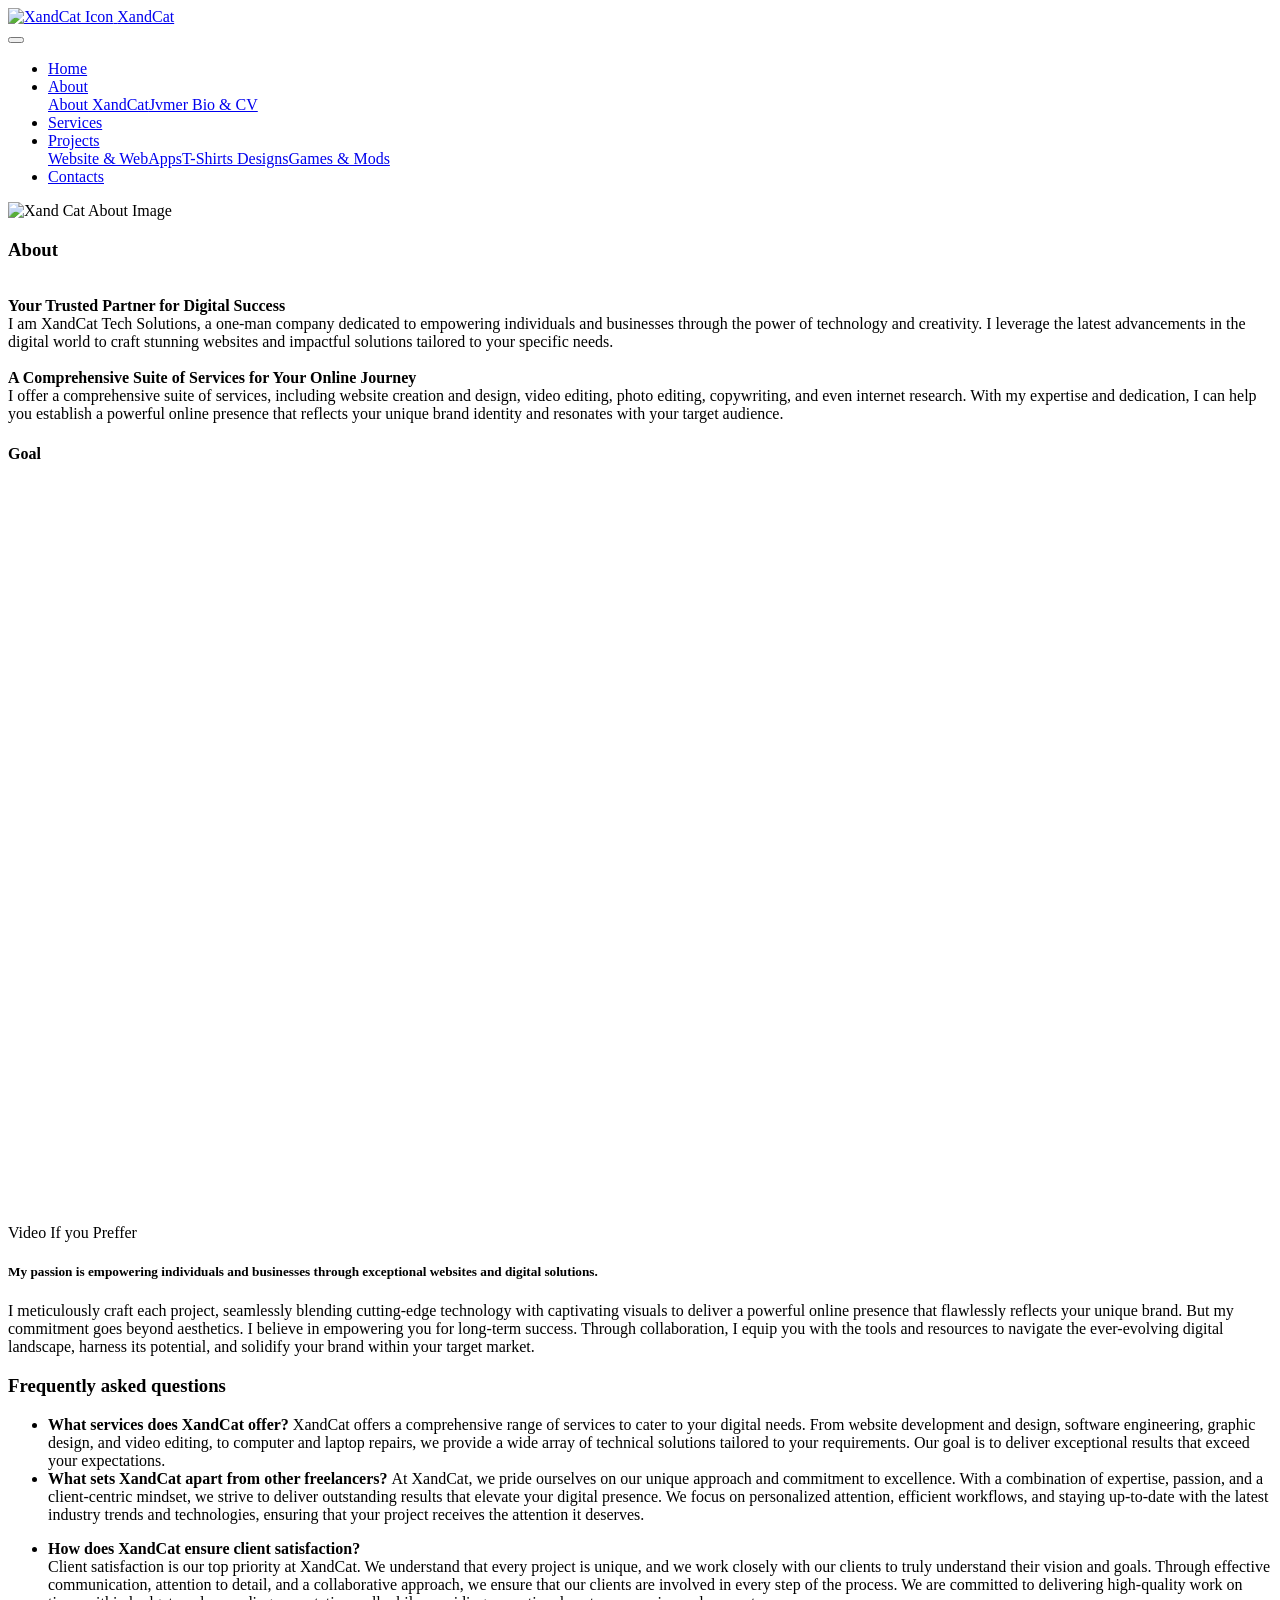
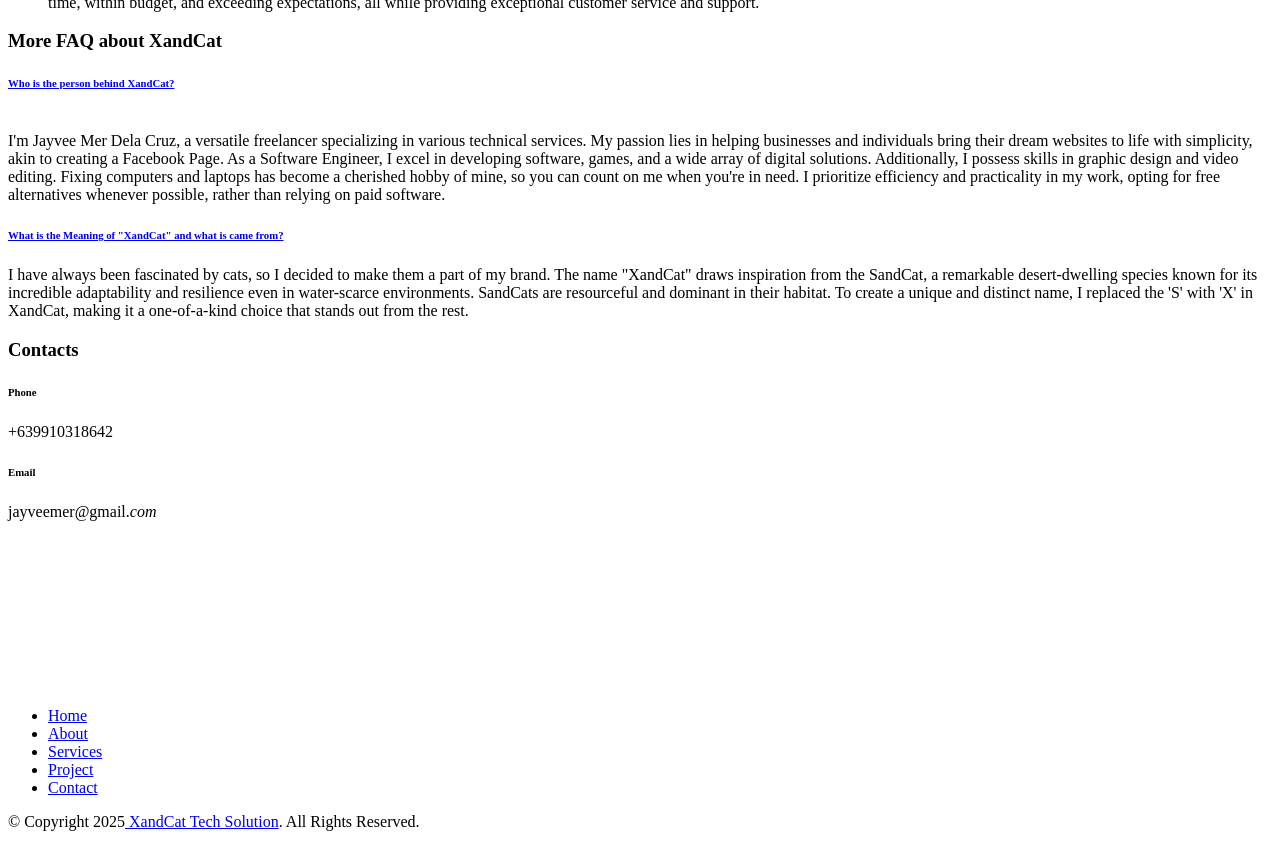
==== About.html @ 5cacab41 "Add files via upload" ====
<!DOCTYPE html>
<html  >
<head>
  <!-- Site made with Mobirise Website Builder v5.9.4, https://mobirise.com -->
  <meta charset="UTF-8">
  <meta http-equiv="X-UA-Compatible" content="IE=edge">
  <meta name="generator" content="Mobirise v5.9.4, mobirise.com">
  <meta name="viewport" content="width=device-width, initial-scale=1, minimum-scale=1">
  <link rel="shortcut icon" href="assets/images/xandcat-tech-logo-2-96x96.png" type="image/x-icon">
  <meta name="description" content="At XandCat, we combine technical skills with creative solutions to deliver exceptional results. From designing visually stunning websites to developing seamless user experiences, our aim is to bring your ideas to life and make them stand out from the crowd.">
  
  
  <title>About - XandCat Tech Solutions</title>
  <link rel="stylesheet" href="assets/web/assets/mobirise-icons2/mobirise2.css">
  <link rel="stylesheet" href="assets/web/assets/mobirise-icons-bold/mobirise-icons-bold.css">
  <link rel="stylesheet" href="assets/web/assets/mobirise-icons/mobirise-icons.css">
  <link rel="stylesheet" href="assets/bootstrap/css/bootstrap.min.css">
  <link rel="stylesheet" href="assets/bootstrap/css/bootstrap-grid.min.css">
  <link rel="stylesheet" href="assets/bootstrap/css/bootstrap-reboot.min.css">
  <link rel="stylesheet" href="assets/parallax/jarallax.css">
  <link rel="stylesheet" href="assets/animatecss/animate.css">
  <link rel="stylesheet" href="assets/dropdown/css/style.css">
  <link rel="stylesheet" href="assets/socicon/css/styles.css">
  <link rel="stylesheet" href="assets/theme/css/style.css">
  <link rel="preload" href="https://fonts.googleapis.com/css?family=Share+Tech:400&display=swap" as="style" onload="this.onload=null;this.rel='stylesheet'">
  <noscript><link rel="stylesheet" href="https://fonts.googleapis.com/css?family=Share+Tech:400&display=swap"></noscript>
  <link rel="preload" href="https://fonts.googleapis.com/css?family=Share+Tech+Mono:400&display=swap" as="style" onload="this.onload=null;this.rel='stylesheet'">
  <noscript><link rel="stylesheet" href="https://fonts.googleapis.com/css?family=Share+Tech+Mono:400&display=swap"></noscript>
  <link rel="preload" as="style" href="assets/mobirise/css/mbr-additional.css"><link rel="stylesheet" href="assets/mobirise/css/mbr-additional.css" type="text/css">

  
  
  
</head>
<body>

<!-- Analytics -->
    <meta charset="UTF-8">
    <meta name="viewport" content="width=device-width, initial-scale=1.0">
    <meta name="description" content="XandCat: Elevating Your Digital Presence. Discover our comprehensive services, including website development, software engineering, graphic design, video editing, and technical solutions. Our unique approach blends expertise, passion, and client-centricity to deliver outstanding results that surpass expectations.">
    <meta name="keywords" content="XandCat, website development, software engineering, graphic design, video editing, computer repairs, laptop repairs, technical solutions, client-centric, exceptional results, digital presence">
    <meta name="author" content="Jayvee Mer Dela Cruz">
<!-- /Analytics -->


  
  <section data-bs-version="5.1" class="menu menu1 cid-tFTaXLeIsQ" once="menu" id="menu1-g">
    

    <nav class="navbar navbar-dropdown navbar-expand-lg">
        <div class="container">
            <div class="navbar-brand">
                <span class="navbar-logo">
                    <a href="https://xandcat-tech-solutions.on.drv.tw">
                        <img src="assets/images/xandcat-tech-logo-2-96x96.webp" alt="XandCat Icon" style="height: 3rem;">
                    </a>
                </span>
                <span class="navbar-caption-wrap"><a class="navbar-caption text-primary display-5" href="https://xandcat-tech-solutions.on.drv.tw">XandCat</a></span>
            </div>
            <button class="navbar-toggler" type="button" data-toggle="collapse" data-bs-toggle="collapse" data-target="#navbarSupportedContent" data-bs-target="#navbarSupportedContent" aria-controls="navbarNavAltMarkup" aria-expanded="false" aria-label="Toggle navigation">
                <div class="hamburger">
                    <span></span>
                    <span></span>
                    <span></span>
                    <span></span>
                </div>
            </button>
            <div class="collapse navbar-collapse" id="navbarSupportedContent">
                <ul class="navbar-nav nav-dropdown nav-right" data-app-modern-menu="true"><li class="nav-item"><a class="nav-link link text-info display-4" href="index.html"><span class="mobi-mbri mobi-mbri-home mbr-iconfont mbr-iconfont-btn"></span>Home</a></li><li class="nav-item dropdown"><a class="nav-link link dropdown-toggle text-info show display-4" href="About.html" data-toggle="dropdown-submenu" data-bs-toggle="dropdown" data-bs-auto-close="outside" aria-expanded="false">
                            About</a><div class="dropdown-menu show" aria-labelledby="dropdown-329" data-bs-popper="none"><a class="dropdown-item text-info text-primary display-4" href="About.html"><span class="mobi-mbri mobi-mbri-briefcase mbr-iconfont mbr-iconfont-btn"></span>About XandCat</a><a class="dropdown-item text-info text-primary display-4" href="Bio.html" target="_blank"><span class="mobi-mbri mobi-mbri-user mbr-iconfont mbr-iconfont-btn"></span>Jvmer Bio &amp; CV</a></div></li>
                    <li class="nav-item"><a class="nav-link link text-info display-4" href="Services.html"><span class="mobi-mbri mobi-mbri-features mbr-iconfont mbr-iconfont-btn"></span>
                            Services</a></li><li class="nav-item dropdown"><a class="nav-link link text-info dropdown-toggle display-4" href="Projects.html" aria-expanded="false" data-toggle="dropdown-submenu" data-bs-toggle="dropdown" data-bs-auto-close="outside"><span class="mobi-mbri mobi-mbri-opened-folder mbr-iconfont mbr-iconfont-btn"></span>Projects</a><div class="dropdown-menu" aria-labelledby="dropdown-226"><a class="show text-info dropdown-item display-4" href="Projects.html"><span class="mobi-mbri mobi-mbri-code mbr-iconfont mbr-iconfont-btn"></span>Website &amp; WebApps</a><a class="show text-info dropdown-item text-primary display-4" href="Tshirt Design.html" target="_blank"><span class="mobi-mbri mobi-mbri-change-style mbr-iconfont mbr-iconfont-btn"></span>T-Shirts Designs</a><a class="show text-info dropdown-item text-primary display-4" href="https://xandcattech.itch.io/" target="_blank"><span class="socicon socicon-itchio mbr-iconfont mbr-iconfont-btn"></span>Games &amp; Mods</a></div></li>
                    <li class="nav-item"><a class="nav-link link text-info display-4" href="Contact.html"><span class="mbrib-letter mbr-iconfont mbr-iconfont-btn"></span>Contacts</a>
                    </li></ul>
                
                
            </div>
        </div>
    </nav>
</section>

<section data-bs-version="5.1" class="image2 cid-tFTbxHqBVq" data-bg-video="https://youtu.be/kqUR3KtWbTk?si=HnuPYXdb6MiOyPbt" id="image2-o">
    

    <div class="mbr-fallback-image disabled"></div>
    <div class="mbr-overlay" style="opacity: 0.7; background-color: rgb(0, 0, 0);">
    </div>

    <div class="container">
        <div class="row align-items-center">
            <div class="col-12 col-lg-5">
                <div class="image-wrapper">
                    <img src="assets/images/photo-2026-01-03-00-28-13-2-886x1069.webp" alt="Xand Cat About Image">
                    
                </div>
            </div>
            <div class="col-12 col-lg">
                <div class="text-wrapper">
                    <h3 class="mbr-section-title mbr-fonts-style mb-3 display-5"><strong>About</strong></h3>
                    <p class="mbr-text mbr-fonts-style display-7"><br><strong>Your Trusted Partner for Digital Success
<br></strong>I am XandCat Tech Solutions, a one-man company dedicated to empowering individuals and businesses through the power of technology and creativity. I leverage the latest advancements in the digital world to craft stunning websites and impactful solutions tailored to your specific needs.<br><br><strong>A Comprehensive Suite of Services for Your Online Journey
</strong><br>I offer a comprehensive suite of services, including website creation and design, video editing, photo editing, copywriting, and even internet research. With my expertise and dedication, I can help you establish a powerful online presence that reflects your unique brand identity and resonates with your target audience.<br></p>
                </div>
            </div>
        </div>
    </div>
</section>

<section data-bs-version="5.1" class="video4 cid-u5HMkANpg5" id="video4-2q">
    
    
    
    <div class="container">
        <div class="title-wrapper mb-5">
            <h4 class="mbr-section-title mbr-fonts-style mb-0 display-5">
                <strong>Goal</strong></h4>
        </div>
        <div class="row align-items-center">
            <div class="col-12 col-lg-6 video-block">
                <div class="video-wrapper"><iframe class="mbr-embedded-video" src="https://www.youtube.com/embed/cIroGNQTj80?rel=0&amp;amp;mute=1&amp;showinfo=0&amp;autoplay=1&amp;loop=1&amp;playlist=cIroGNQTj80" width="1280" height="720" frameborder="0" allowfullscreen></iframe></div>
                <p class="mbr-description pt-2 mbr-fonts-style display-4">
                    Video If you Preffer</p>
            </div>
            <div class="col-12 col-lg">
                <div class="text-wrapper">
                    <h5 class="mbr-section-subtitle mbr-fonts-style mb-3 display-7"><strong>My passion is empowering individuals and businesses through exceptional websites and digital solutions.</strong></h5>
                    <p class="mbr-text mbr-fonts-style display-7">
                        I meticulously craft each project, seamlessly blending cutting-edge technology with captivating visuals to deliver a powerful online presence that flawlessly reflects your unique brand. But my commitment goes beyond aesthetics. I believe in empowering you for long-term success. Through collaboration, I equip you with the tools and resources to navigate the ever-evolving digital landscape, harness its potential, and solidify your brand within your target market.</p>
                </div>
            </div>
        </div>
    </div>
</section>

<section data-bs-version="5.1" class="content13 cid-tFTbJ0RTHT" id="content13-r">
    

    
    
    <div class="container">
        <div class="row justify-content-center">
            <div class="col-md-12 col-lg-10">
                <h3 class="mbr-section-title mbr-fonts-style mb-4 display-5">
                    <strong>Frequently asked questions</strong>
                </h3>
            </div>
        </div>
        <div class="row justify-content-center">
            <div class="col-md-12 col-lg-10">
                <div class="row justify-content-center">
                    <div class="col-12 col-lg-6">
                        <ul class="list mbr-fonts-style display-7">
                            <li><strong>What services does XandCat offer?</strong>&nbsp;XandCat offers a comprehensive range of services to cater to your digital needs. From website development and design, software engineering, graphic design, and video editing, to computer and laptop repairs, we provide a wide array of technical solutions tailored to your requirements. Our goal is to deliver exceptional results that exceed your expectations.</li>
                            <li><strong>What sets XandCat apart from other freelancers? </strong>At XandCat, we pride ourselves on our unique approach and commitment to excellence. With a combination of expertise, passion, and a client-centric mindset, we strive to deliver outstanding results that elevate your digital presence. We focus on personalized attention, efficient workflows, and staying up-to-date with the latest industry trends and technologies, ensuring that your project receives the attention it deserves.</li>
                        </ul>
                    </div>
                    <div class="col-12 col-lg-6">
                        <ul class="list mbr-fonts-style display-7">
                            <li><strong>How does XandCat ensure client satisfaction?</strong><br>Client satisfaction is our top priority at XandCat. We understand that every project is unique, and we work closely with our clients to truly understand their vision and goals. Through effective communication, attention to detail, and a collaborative approach, we ensure that our clients are involved in every step of the process. We are committed to delivering high-quality work on time, within budget, and exceeding expectations, all while providing exceptional customer service and support.</li>
                        </ul>
                    </div>
                </div>
            </div>
        </div>
    </div>
</section>

<section data-bs-version="5.1" class="content16 cid-tFTbWvO7N2" id="content16-t">

    

    
    
    <div class="container">
        <div class="row justify-content-center">
            <div class="col-12 col-md-10">
                <div class="mbr-section-head align-center mb-4">
                    <h3 class="mbr-section-title mb-0 mbr-fonts-style display-2"><strong>More FAQ about XandCat</strong></h3>
                    
                </div>
                <div id="bootstrap-accordion_17" class="panel-group accordionStyles accordion" role="tablist" aria-multiselectable="true">
                    <div class="card mb-3">
                        <div class="card-header" role="tab" id="headingOne">
                            <a role="button" class="panel-title collapsed" data-toggle="collapse" data-bs-toggle="collapse" data-core="" href="#collapse1_17" aria-expanded="false" aria-controls="collapse1">
                                <h6 class="panel-title-edit mbr-fonts-style mb-0 display-7"><strong>Who is the person behind XandCat?</strong></h6>
                                <span class="sign mbr-iconfont mbri-arrow-down"></span>
                            </a>
                        </div>
                        <div id="collapse1_17" class="panel-collapse noScroll collapse" role="tabpanel" aria-labelledby="headingOne" data-parent="#accordion" data-bs-parent="#bootstrap-accordion_17">
                            <div class="panel-body">
                                <p class="mbr-fonts-style panel-text display-4"><br>I'm Jayvee Mer Dela Cruz, a versatile freelancer specializing in various technical services. My passion lies in helping businesses and individuals bring their dream websites to life with simplicity, akin to creating a Facebook Page. As a Software Engineer, I excel in developing software, games, and a wide array of digital solutions. Additionally, I possess skills in graphic design and video editing. Fixing computers and laptops has become a cherished hobby of mine, so you can count on me when you're in need. I prioritize efficiency and practicality in my work, opting for free alternatives whenever possible, rather than relying on paid software.</p>
                            </div>
                        </div>
                    </div>
                    <div class="card mb-3">
                        <div class="card-header" role="tab" id="headingOne">
                            <a role="button" class="panel-title collapsed" data-toggle="collapse" data-bs-toggle="collapse" data-core="" href="#collapse2_17" aria-expanded="false" aria-controls="collapse2">
                                <h6 class="panel-title-edit mbr-fonts-style mb-0 display-7"><strong>What is the Meaning of "XandCat" and what is came from?<br></strong></h6>
                                <span class="sign mbr-iconfont mbri-arrow-down"></span>
                            </a>
                        </div>
                        <div id="collapse2_17" class="panel-collapse noScroll collapse" role="tabpanel" aria-labelledby="headingOne" data-parent="#accordion" data-bs-parent="#bootstrap-accordion_17">
                            <div class="panel-body">
                                <p class="mbr-fonts-style panel-text display-4">
                                    I have always been fascinated by cats, so I decided to make them a part of my brand. The name "XandCat" draws inspiration from the SandCat, a remarkable desert-dwelling species known for its incredible adaptability and resilience even in water-scarce environments. SandCats are resourceful and dominant in their habitat. To create a unique and distinct name, I replaced the 'S' with 'X' in XandCat, making it a one-of-a-kind choice that stands out from the rest.</p>
                            </div>
                        </div>
                    </div>
                    
                    
                    
                    
                </div>
            </div>
        </div>
    </div>
</section>

<section data-bs-version="5.1" class="contacts3 map1 cid-u5HNDfc1zU" id="contacts3-2r">

    

    
    <div class="mbr-overlay" style="opacity: 0.9; background-color: rgb(0, 0, 0);"></div>
    <div class="container-fluid">
        <div class="mbr-section-head">
            <h3 class="mbr-section-title mbr-fonts-style align-center mb-0 display-2">
                <strong>Contacts</strong>
            </h3>
            
        </div>
        <div class="row justify-content-center mt-4">
            <div class="card col-12 col-md-6">
                <div class="card-wrapper">
                    <div class="image-wrapper">
                        <span class="mbr-iconfont mobi-mbri-globe mobi-mbri"></span>
                    </div>
                    <div class="text-wrapper">
                        <h6 class="card-title mbr-fonts-style mb-1 display-5">
                            <strong>Phone</strong>
                        </h6>
                        <p class="mbr-text mbr-fonts-style display-7">+639910318642</p>
                    </div>
                </div>
                <div class="card-wrapper">
                    <div class="image-wrapper">
                        <span class="mbr-iconfont mobi-mbri-globe mobi-mbri"></span>
                    </div>
                    <div class="text-wrapper">
                        <h6 class="card-title mbr-fonts-style mb-1 display-5">
                            <strong>Email</strong>
                        </h6>
                        <p class="mbr-text mbr-fonts-style display-7">jayveemer@gmail.<em>com</em></p>
                    </div>
                </div>
            </div>
            <div class="map-wrapper col-12 col-md-6">
                <div class="google-map"><iframe frameborder="0" style="border:0" src="https://www.google.com/maps/embed?pb=!1m18!1m12!1m3!1d3868.3078149273156!2d120.87995267403676!3d14.176740787315506!2m3!1f0!2f0!3f0!3m2!1i1024!2i768!4f13.1!3m3!1m2!1s0x33bd83fc8e7edff5%3A0xea346568ed9c7eda!2sXandCat%20-%20Tech%20Solution!5e0!3m2!1sen!2sph!4v1692870436682!5m2!1sen!2sph" allowfullscreen=""></iframe></div>
            </div>
        </div>
    </div>
</section>

<section data-bs-version="5.1" class="footer3 cid-tFTaXQt7Z1 mbr-reveal" once="footers" id="footer3-l">

    

    

    <div class="container">
        <div class="media-container-row align-center mbr-white">
            <div class="row row-links">
                <ul class="foot-menu">
                    
                    
                    
                    
                    
                <li class="foot-menu-item mbr-fonts-style display-7"><a href="index.html" class="text-primary">Home</a></li><li class="foot-menu-item mbr-fonts-style display-7">
                        <a class="text-primary" href="page1.html" target="_blank">About</a></li><li class="foot-menu-item mbr-fonts-style display-7"><a href="Services.html" class="text-primary">Services</a></li><li class="foot-menu-item mbr-fonts-style display-7"><a href="Projects.html" class="text-primary">Project</a></li><li class="foot-menu-item mbr-fonts-style display-7"><a href="Contact.html" class="text-primary">Contact</a></li></ul>
            </div>
            <div class="row social-row">
                <div class="social-list align-right pb-2">
                    
                    
                    
                    
                    
                    
                <div class="soc-item">
                        <a href="https://www.facebook.com/jvmdc.lpc" target="_blank">
                            <span class="mbr-iconfont mbr-iconfont-social socicon-facebook socicon"></span>
                        </a>
                    </div><div class="soc-item">
                        <a href="mailto:jayveemer@gmail.com">
                            <span class="mbr-iconfont mbr-iconfont-social socicon-mail socicon"></span>
                        </a>
                    </div><div class="soc-item">
                        <a href="https://xandcattech.itch.io/" target="_blank">
                            <span class="mbr-iconfont mbr-iconfont-social socicon-itchio socicon"></span>
                        </a>
                    </div><div class="soc-item">
                        <a href="http://www.linkedin.com/in/jayveemer/" target="_blank">
                            <span class="mbr-iconfont mbr-iconfont-social socicon-linkedin socicon"></span>
                        </a>
                    </div></div>
            </div>
            <div class="row row-copirayt">
                <p class="mbr-text mb-0 mbr-fonts-style mbr-white align-center display-7">
                    © Copyright 2025<a href="index.html" class="text-primary">&nbsp;XandCat Tech Solution</a>. All Rights Reserved.
                </p>
            </div>
        </div>
    </div>
</section><script src="assets/bootstrap/js/bootstrap.bundle.min.js"></script>  <script src="assets/parallax/jarallax.js"></script>  <script src="assets/web/assets/cookies-alert-plugin/cookies-alert-core.js"></script>  <script src="assets/web/assets/cookies-alert-plugin/cookies-alert-script.js"></script>  <script src="assets/smoothscroll/smooth-scroll.js"></script>  <script src="assets/ytplayer/index.js"></script>  <script src="assets/dropdown/js/navbar-dropdown.js"></script>  <script src="assets/vimeoplayer/player.js"></script>  <script src="assets/playervimeo/vimeo_player.js"></script>  <script src="assets/mbr-switch-arrow/mbr-switch-arrow.js"></script>  <script src="assets/theme/js/script.js"></script>  
  
  
<input name="cookieData" type="hidden" data-cookie-cookiesAlertType='false' data-cookie-customDialogSelector='null' data-cookie-colorText='#424a4d' data-cookie-colorBg='rgb(255, 255, 255)' data-cookie-opacityOverlay='0' data-cookie-bgOpacity='100' data-cookie-textButton='GOT IT' data-cookie-rejectText='REJECT' data-cookie-colorButton='#0afb01' data-cookie-rejectColor='#ffffff' data-cookie-colorLink='#424a4d' data-cookie-underlineLink='true' data-cookie-text="We use cookies to give you the best experience. Read our <a href='privacy.html'>cookie policy</a>.">
    <input name="animation" type="hidden">
  </body>
</html>
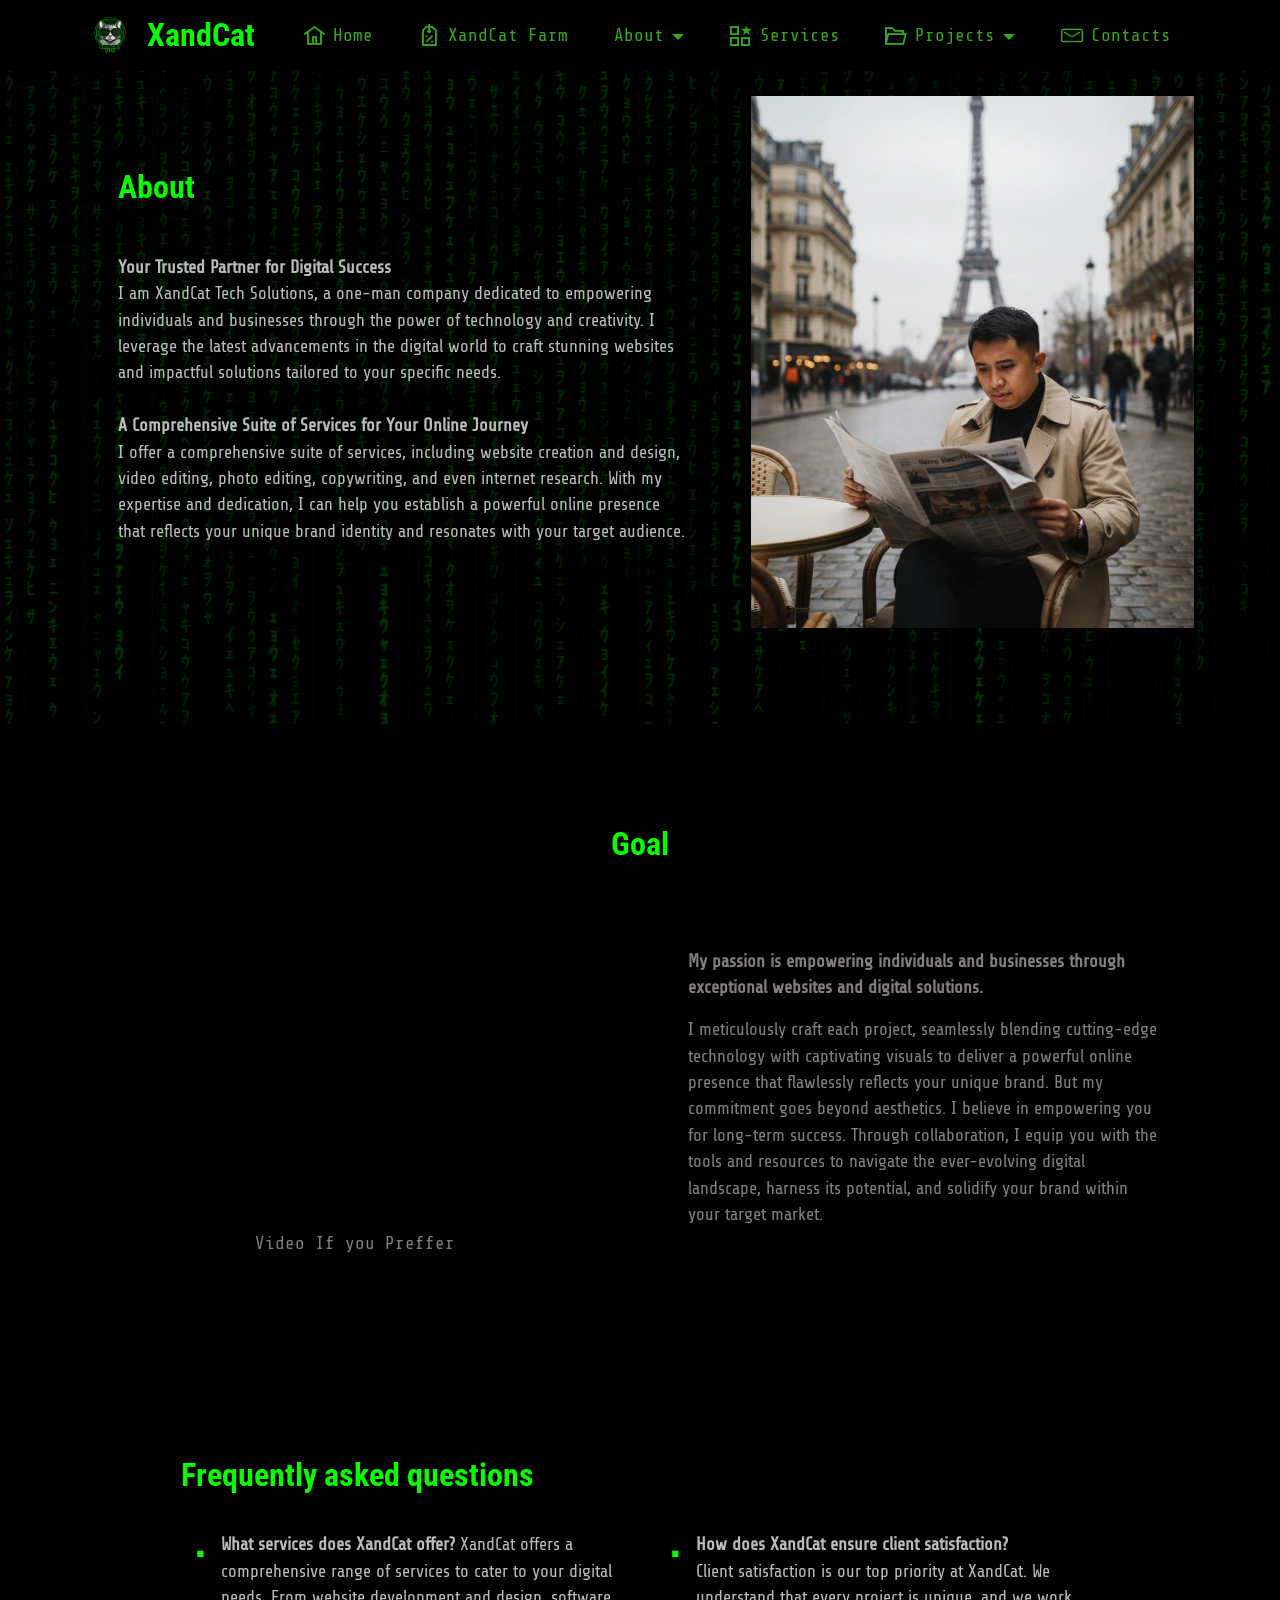
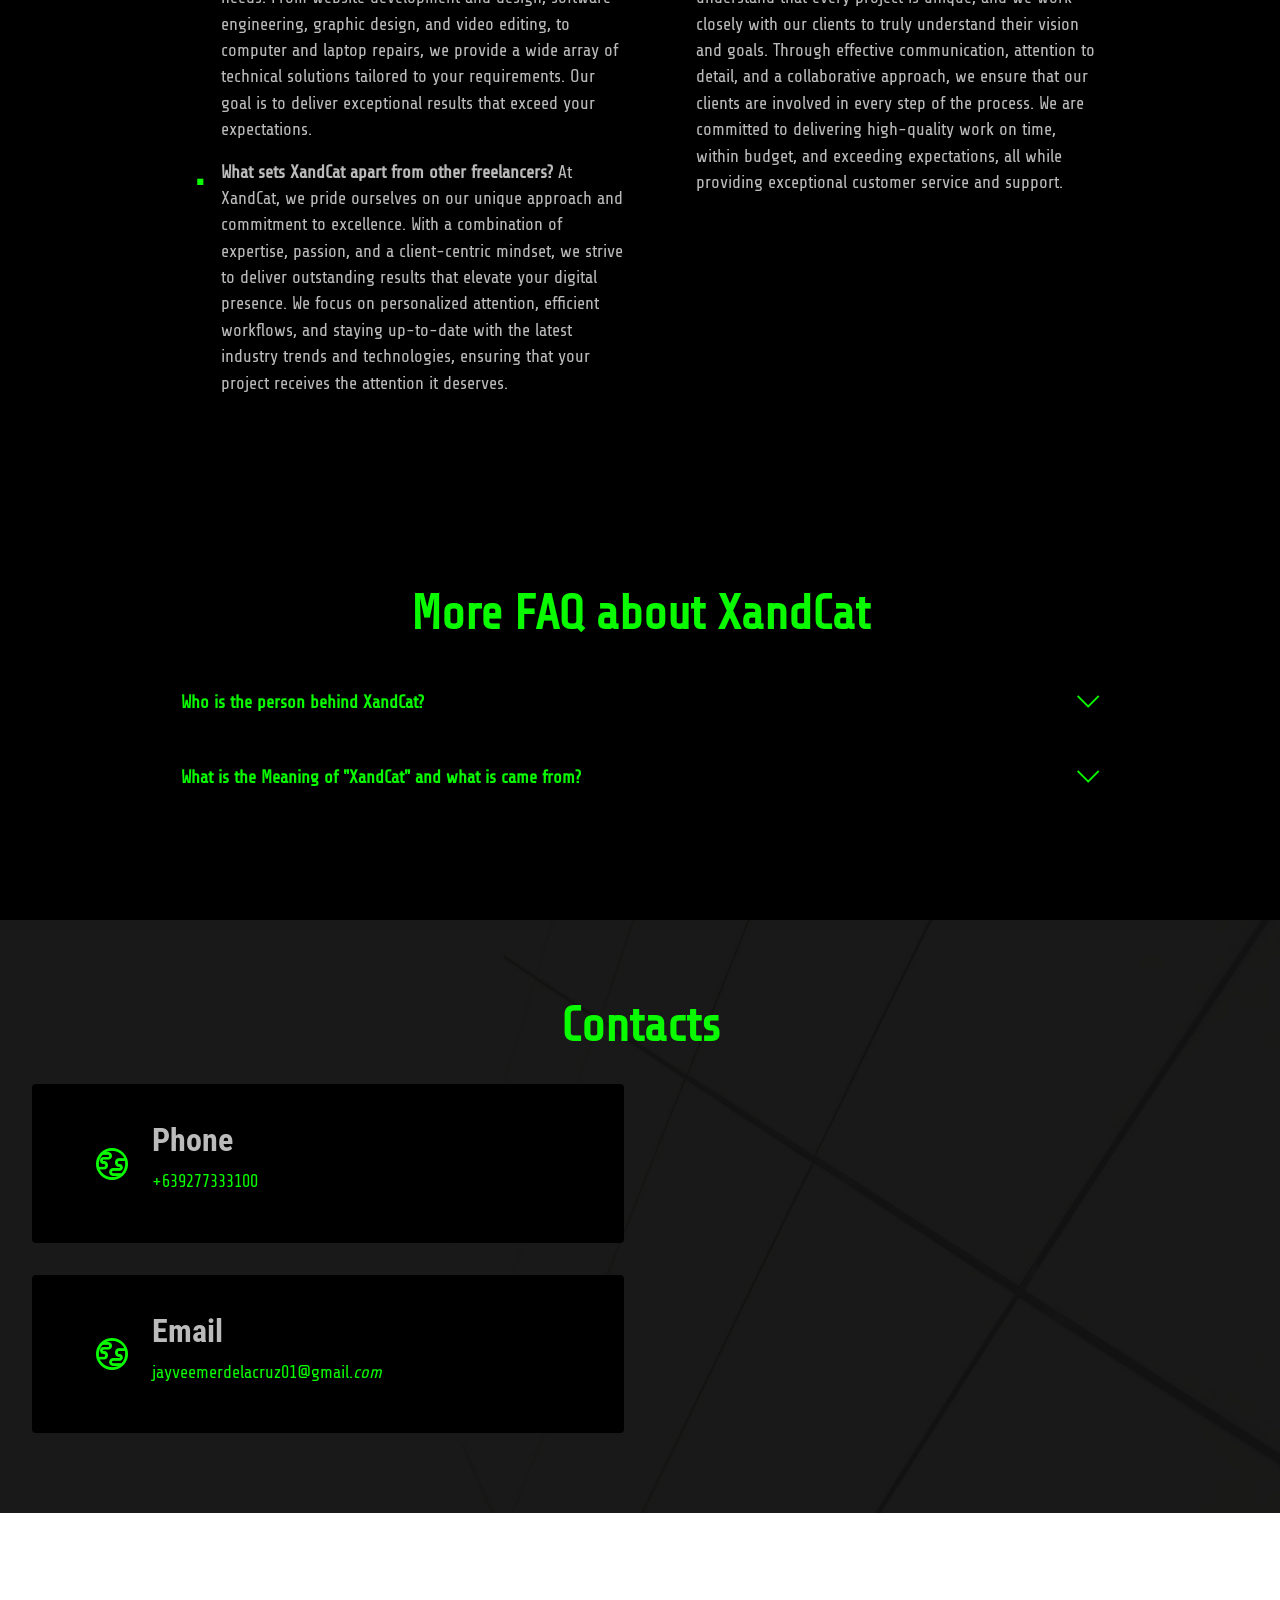
==== commit f20863d1: "Add files via upload" ====
--- a/About.html
+++ b/About.html
@@ -1,10 +1,10 @@
 <!DOCTYPE html>
 <html  >
 <head>
-  <!-- Site made with Mobirise Website Builder v5.9.4, https://mobirise.com -->
+  <!-- Site made with Mobirise Website Builder v6.1.12, https://mobirise.com -->
   <meta charset="UTF-8">
   <meta http-equiv="X-UA-Compatible" content="IE=edge">
-  <meta name="generator" content="Mobirise v5.9.4, mobirise.com">
+  <meta name="generator" content="Mobirise v6.1.12, mobirise.com">
   <meta name="viewport" content="width=device-width, initial-scale=1, minimum-scale=1">
   <link rel="shortcut icon" href="assets/images/xandcat-tech-logo-2-96x96.png" type="image/x-icon">
   <meta name="description" content="At XandCat, we combine technical skills with creative solutions to deliver exceptional results. From designing visually stunning websites to developing seamless user experiences, our aim is to bring your ideas to life and make them stand out from the crowd.">
@@ -15,8 +15,6 @@
   <link rel="stylesheet" href="assets/web/assets/mobirise-icons-bold/mobirise-icons-bold.css">
   <link rel="stylesheet" href="assets/web/assets/mobirise-icons/mobirise-icons.css">
   <link rel="stylesheet" href="assets/bootstrap/css/bootstrap.min.css">
-  <link rel="stylesheet" href="assets/bootstrap/css/bootstrap-grid.min.css">
-  <link rel="stylesheet" href="assets/bootstrap/css/bootstrap-reboot.min.css">
   <link rel="stylesheet" href="assets/parallax/jarallax.css">
   <link rel="stylesheet" href="assets/animatecss/animate.css">
   <link rel="stylesheet" href="assets/dropdown/css/style.css">
@@ -24,9 +22,11 @@
   <link rel="stylesheet" href="assets/theme/css/style.css">
   <link rel="preload" href="https://fonts.googleapis.com/css?family=Share+Tech:400&display=swap" as="style" onload="this.onload=null;this.rel='stylesheet'">
   <noscript><link rel="stylesheet" href="https://fonts.googleapis.com/css?family=Share+Tech:400&display=swap"></noscript>
+  <link rel="preload" href="https://fonts.googleapis.com/css?family=Roboto+Condensed:100,200,300,400,500,600,700,800,900,100i,200i,300i,400i,500i,600i,700i,800i,900i&display=swap" as="style" onload="this.onload=null;this.rel='stylesheet'">
+  <noscript><link rel="stylesheet" href="https://fonts.googleapis.com/css?family=Roboto+Condensed:100,200,300,400,500,600,700,800,900,100i,200i,300i,400i,500i,600i,700i,800i,900i&display=swap"></noscript>
   <link rel="preload" href="https://fonts.googleapis.com/css?family=Share+Tech+Mono:400&display=swap" as="style" onload="this.onload=null;this.rel='stylesheet'">
   <noscript><link rel="stylesheet" href="https://fonts.googleapis.com/css?family=Share+Tech+Mono:400&display=swap"></noscript>
-  <link rel="preload" as="style" href="assets/mobirise/css/mbr-additional.css"><link rel="stylesheet" href="assets/mobirise/css/mbr-additional.css" type="text/css">
+  <link rel="preload" as="style" href="assets/mobirise/css/mbr-additional.css?v=5fOZnP"><link rel="stylesheet" href="assets/mobirise/css/mbr-additional.css?v=5fOZnP" type="text/css">
 
   
   
@@ -66,7 +66,7 @@
                 </div>
             </button>
             <div class="collapse navbar-collapse" id="navbarSupportedContent">
-                <ul class="navbar-nav nav-dropdown nav-right" data-app-modern-menu="true"><li class="nav-item"><a class="nav-link link text-info display-4" href="index.html"><span class="mobi-mbri mobi-mbri-home mbr-iconfont mbr-iconfont-btn"></span>Home</a></li><li class="nav-item dropdown"><a class="nav-link link dropdown-toggle text-info show display-4" href="About.html" data-toggle="dropdown-submenu" data-bs-toggle="dropdown" data-bs-auto-close="outside" aria-expanded="false">
+                <ul class="navbar-nav nav-dropdown nav-right" data-app-modern-menu="true"><li class="nav-item"><a class="nav-link link text-info display-4" href="index.html"><span class="mobi-mbri mobi-mbri-home mbr-iconfont mbr-iconfont-btn"></span>Home</a></li><li class="nav-item"><a class="nav-link link text-info text-primary display-4" href="page7.html"><span class="mobi-mbri mobi-mbri-sale mbr-iconfont mbr-iconfont-btn"></span>XandCat Farm</a></li><li class="nav-item dropdown"><a class="nav-link link dropdown-toggle text-info show display-4" href="About.html" data-toggle="dropdown-submenu" data-bs-toggle="dropdown" data-bs-auto-close="outside" aria-expanded="false">
                             About</a><div class="dropdown-menu show" aria-labelledby="dropdown-329" data-bs-popper="none"><a class="dropdown-item text-info text-primary display-4" href="About.html"><span class="mobi-mbri mobi-mbri-briefcase mbr-iconfont mbr-iconfont-btn"></span>About XandCat</a><a class="dropdown-item text-info text-primary display-4" href="Bio.html" target="_blank"><span class="mobi-mbri mobi-mbri-user mbr-iconfont mbr-iconfont-btn"></span>Jvmer Bio &amp; CV</a></div></li>
                     <li class="nav-item"><a class="nav-link link text-info display-4" href="Services.html"><span class="mobi-mbri mobi-mbri-features mbr-iconfont mbr-iconfont-btn"></span>
                             Services</a></li><li class="nav-item dropdown"><a class="nav-link link text-info dropdown-toggle display-4" href="Projects.html" aria-expanded="false" data-toggle="dropdown-submenu" data-bs-toggle="dropdown" data-bs-auto-close="outside"><span class="mobi-mbri mobi-mbri-opened-folder mbr-iconfont mbr-iconfont-btn"></span>Projects</a><div class="dropdown-menu" aria-labelledby="dropdown-226"><a class="show text-info dropdown-item display-4" href="Projects.html"><span class="mobi-mbri mobi-mbri-code mbr-iconfont mbr-iconfont-btn"></span>Website &amp; WebApps</a><a class="show text-info dropdown-item text-primary display-4" href="Tshirt Design.html" target="_blank"><span class="mobi-mbri mobi-mbri-change-style mbr-iconfont mbr-iconfont-btn"></span>T-Shirts Designs</a><a class="show text-info dropdown-item text-primary display-4" href="https://xandcattech.itch.io/" target="_blank"><span class="socicon socicon-itchio mbr-iconfont mbr-iconfont-btn"></span>Games &amp; Mods</a></div></li>
@@ -79,10 +79,10 @@
     </nav>
 </section>
 
-<section data-bs-version="5.1" class="image2 cid-tFTbxHqBVq" data-bg-video="https://youtu.be/kqUR3KtWbTk?si=HnuPYXdb6MiOyPbt" id="image2-o">
-    
-
-    <div class="mbr-fallback-image disabled"></div>
+<section data-bs-version="5.1" class="image2 cid-tFTbxHqBVq mbr-parallax-background" id="image2-o">
+    
+
+    
     <div class="mbr-overlay" style="opacity: 0.7; background-color: rgb(0, 0, 0);">
     </div>
 
@@ -178,15 +178,15 @@
                     <h3 class="mbr-section-title mb-0 mbr-fonts-style display-2"><strong>More FAQ about XandCat</strong></h3>
                     
                 </div>
-                <div id="bootstrap-accordion_17" class="panel-group accordionStyles accordion" role="tablist" aria-multiselectable="true">
+                <div id="bootstrap-accordion_21" class="panel-group accordionStyles accordion" role="tablist" aria-multiselectable="true">
                     <div class="card mb-3">
                         <div class="card-header" role="tab" id="headingOne">
-                            <a role="button" class="panel-title collapsed" data-toggle="collapse" data-bs-toggle="collapse" data-core="" href="#collapse1_17" aria-expanded="false" aria-controls="collapse1">
+                            <a role="button" class="panel-title collapsed" data-toggle="collapse" data-bs-toggle="collapse" data-core="" href="#collapse1_21" aria-expanded="false" aria-controls="collapse1">
                                 <h6 class="panel-title-edit mbr-fonts-style mb-0 display-7"><strong>Who is the person behind XandCat?</strong></h6>
                                 <span class="sign mbr-iconfont mbri-arrow-down"></span>
                             </a>
                         </div>
-                        <div id="collapse1_17" class="panel-collapse noScroll collapse" role="tabpanel" aria-labelledby="headingOne" data-parent="#accordion" data-bs-parent="#bootstrap-accordion_17">
+                        <div id="collapse1_21" class="panel-collapse noScroll collapse" role="tabpanel" aria-labelledby="headingOne" data-parent="#accordion" data-bs-parent="#bootstrap-accordion_21">
                             <div class="panel-body">
                                 <p class="mbr-fonts-style panel-text display-4"><br>I'm Jayvee Mer Dela Cruz, a versatile freelancer specializing in various technical services. My passion lies in helping businesses and individuals bring their dream websites to life with simplicity, akin to creating a Facebook Page. As a Software Engineer, I excel in developing software, games, and a wide array of digital solutions. Additionally, I possess skills in graphic design and video editing. Fixing computers and laptops has become a cherished hobby of mine, so you can count on me when you're in need. I prioritize efficiency and practicality in my work, opting for free alternatives whenever possible, rather than relying on paid software.</p>
                             </div>
@@ -194,12 +194,12 @@
                     </div>
                     <div class="card mb-3">
                         <div class="card-header" role="tab" id="headingOne">
-                            <a role="button" class="panel-title collapsed" data-toggle="collapse" data-bs-toggle="collapse" data-core="" href="#collapse2_17" aria-expanded="false" aria-controls="collapse2">
+                            <a role="button" class="panel-title collapsed" data-toggle="collapse" data-bs-toggle="collapse" data-core="" href="#collapse2_21" aria-expanded="false" aria-controls="collapse2">
                                 <h6 class="panel-title-edit mbr-fonts-style mb-0 display-7"><strong>What is the Meaning of "XandCat" and what is came from?<br></strong></h6>
                                 <span class="sign mbr-iconfont mbri-arrow-down"></span>
                             </a>
                         </div>
-                        <div id="collapse2_17" class="panel-collapse noScroll collapse" role="tabpanel" aria-labelledby="headingOne" data-parent="#accordion" data-bs-parent="#bootstrap-accordion_17">
+                        <div id="collapse2_21" class="panel-collapse noScroll collapse" role="tabpanel" aria-labelledby="headingOne" data-parent="#accordion" data-bs-parent="#bootstrap-accordion_21">
                             <div class="panel-body">
                                 <p class="mbr-fonts-style panel-text display-4">
                                     I have always been fascinated by cats, so I decided to make them a part of my brand. The name "XandCat" draws inspiration from the SandCat, a remarkable desert-dwelling species known for its incredible adaptability and resilience even in water-scarce environments. SandCats are resourceful and dominant in their habitat. To create a unique and distinct name, I replaced the 'S' with 'X' in XandCat, making it a one-of-a-kind choice that stands out from the rest.</p>
@@ -239,7 +239,7 @@
                         <h6 class="card-title mbr-fonts-style mb-1 display-5">
                             <strong>Phone</strong>
                         </h6>
-                        <p class="mbr-text mbr-fonts-style display-7">+639910318642</p>
+                        <p class="mbr-text mbr-fonts-style display-7">+639277333100</p>
                     </div>
                 </div>
                 <div class="card-wrapper">
@@ -250,12 +250,12 @@
                         <h6 class="card-title mbr-fonts-style mb-1 display-5">
                             <strong>Email</strong>
                         </h6>
-                        <p class="mbr-text mbr-fonts-style display-7">jayveemer@gmail.<em>com</em></p>
+                        <p class="mbr-text mbr-fonts-style display-7">jayveemerdelacruz01@gmail.<em>com</em></p>
                     </div>
                 </div>
             </div>
             <div class="map-wrapper col-12 col-md-6">
-                <div class="google-map"><iframe frameborder="0" style="border:0" src="https://www.google.com/maps/embed?pb=!1m18!1m12!1m3!1d3868.3078149273156!2d120.87995267403676!3d14.176740787315506!2m3!1f0!2f0!3f0!3m2!1i1024!2i768!4f13.1!3m3!1m2!1s0x33bd83fc8e7edff5%3A0xea346568ed9c7eda!2sXandCat%20-%20Tech%20Solution!5e0!3m2!1sen!2sph!4v1692870436682!5m2!1sen!2sph" allowfullscreen=""></iframe></div>
+                <div class="google-map"><iframe frameborder="0" style="border:0" src="https://www.google.com/maps/embed?pb=!1m18!1m12!1m3!1d3907.0970765731927!2d122.0988765747769!3d11.687532241728539!2m3!1f0!2f0!3f0!3m2!1i1024!2i768!4f13.1!3m3!1m2!1s0x33a56536095c8491%3A0x7f91708749794c26!2sXandCat%20Tech%20Solution%20%E2%80%93%20Idiacacan%20Beach%20House!5e0!3m2!1sen!2sph!4v1791642848602!5m2!1sen!2sph" allowfullscreen=""></iframe></div>
             </div>
         </div>
     </div>
@@ -288,7 +288,7 @@
                     
                     
                 <div class="soc-item">
-                        <a href="https://www.facebook.com/jvmdc.lpc" target="_blank">
+                        <a href="https://www.facebook.com/xandcat.ceo" target="_blank">
                             <span class="mbr-iconfont mbr-iconfont-social socicon-facebook socicon"></span>
                         </a>
                     </div><div class="soc-item">
@@ -312,10 +312,10 @@
             </div>
         </div>
     </div>
-</section><script src="assets/bootstrap/js/bootstrap.bundle.min.js"></script>  <script src="assets/parallax/jarallax.js"></script>  <script src="assets/web/assets/cookies-alert-plugin/cookies-alert-core.js"></script>  <script src="assets/web/assets/cookies-alert-plugin/cookies-alert-script.js"></script>  <script src="assets/smoothscroll/smooth-scroll.js"></script>  <script src="assets/ytplayer/index.js"></script>  <script src="assets/dropdown/js/navbar-dropdown.js"></script>  <script src="assets/vimeoplayer/player.js"></script>  <script src="assets/playervimeo/vimeo_player.js"></script>  <script src="assets/mbr-switch-arrow/mbr-switch-arrow.js"></script>  <script src="assets/theme/js/script.js"></script>  
-  
-  
-<input name="cookieData" type="hidden" data-cookie-cookiesAlertType='false' data-cookie-customDialogSelector='null' data-cookie-colorText='#424a4d' data-cookie-colorBg='rgb(255, 255, 255)' data-cookie-opacityOverlay='0' data-cookie-bgOpacity='100' data-cookie-textButton='GOT IT' data-cookie-rejectText='REJECT' data-cookie-colorButton='#0afb01' data-cookie-rejectColor='#ffffff' data-cookie-colorLink='#424a4d' data-cookie-underlineLink='true' data-cookie-text="We use cookies to give you the best experience. Read our <a href='privacy.html'>cookie policy</a>.">
+</section><script src="assets/bootstrap/js/bootstrap.bundle.min.js"></script>  <script src="assets/parallax/jarallax.js"></script>  <script src="assets/smoothscroll/smooth-scroll.js"></script>  <script src="assets/ytplayer/index.js"></script>  <script src="assets/dropdown/js/navbar-dropdown.js"></script>  <script src="assets/playervimeo/vimeo_player.js"></script>  <script src="assets/mbr-switch-arrow/mbr-switch-arrow.js"></script>  <script src="assets/theme/js/script.js"></script>  
+  
+  
+ <div id="scrollToTop" class="scrollToTop mbr-arrow-up"><a style="text-align: center;"><i class="mbr-arrow-up-icon mbr-arrow-up-icon-cm cm-icon cm-icon-smallarrow-up"></i></a></div>
     <input name="animation" type="hidden">
   </body>
 </html>
--- a/assets/web/assets/mobirise-icons2/mobirise2.css
+++ b/assets/web/assets/mobirise-icons2/mobirise2.css
@@ -0,0 +1,499 @@
+@font-face {
+  font-family: 'Moririse2';
+  font-display: swap;
+  src:  url('mobirise2.eot?f2bix4');
+  src:  url('mobirise2.eot?f2bix4#iefix') format('embedded-opentype'),
+    url('mobirise2.woff2?f2bix4') format('woff2'),
+    url('mobirise2.woff?f2bix4') format('woff'),
+    url('mobirise2.ttf?f2bix4') format('truetype'),
+    url('mobirise2.svg?f2bix4#mobirise2') format('svg');
+  font-weight: normal;
+  font-style: normal;
+}
+
+[class^="mobi-"], [class*=" mobi-"] {
+  /* use !important to prevent issues with browser extensions that change fonts */
+  font-family: 'Moririse2' !important;
+  speak: none;
+  font-style: normal;
+  font-weight: normal;
+  font-variant: normal;
+  text-transform: none;
+  line-height: 1;
+
+  /* Better Font Rendering =========== */
+  -webkit-font-smoothing: antialiased;
+  -moz-osx-font-smoothing: grayscale;
+}
+
+.mobi-mbri-add-submenu:before {
+  content: "\e900";
+}
+.mobi-mbri-alert:before {
+  content: "\e901";
+}
+.mobi-mbri-align-center:before {
+  content: "\e902";
+}
+.mobi-mbri-align-justify:before {
+  content: "\e903";
+}
+.mobi-mbri-align-left:before {
+  content: "\e904";
+}
+.mobi-mbri-align-right:before {
+  content: "\e905";
+}
+.mobi-mbri-android:before {
+  content: "\e906";
+}
+.mobi-mbri-apple:before {
+  content: "\e907";
+}
+.mobi-mbri-arrow-down:before {
+  content: "\e908";
+}
+.mobi-mbri-arrow-next:before {
+  content: "\e909";
+}
+.mobi-mbri-arrow-prev:before {
+  content: "\e90a";
+}
+.mobi-mbri-arrow-up:before {
+  content: "\e90b";
+}
+.mobi-mbri-bold:before {
+  content: "\e90c";
+}
+.mobi-mbri-bookmark:before {
+  content: "\e90d";
+}
+.mobi-mbri-bootstrap:before {
+  content: "\e90e";
+}
+.mobi-mbri-briefcase:before {
+  content: "\e90f";
+}
+.mobi-mbri-browse:before {
+  content: "\e910";
+}
+.mobi-mbri-bulleted-list:before {
+  content: "\e911";
+}
+.mobi-mbri-calendar:before {
+  content: "\e912";
+}
+.mobi-mbri-camera:before {
+  content: "\e913";
+}
+.mobi-mbri-cart-add:before {
+  content: "\e914";
+}
+.mobi-mbri-cart-full:before {
+  content: "\e915";
+}
+.mobi-mbri-cash:before {
+  content: "\e916";
+}
+.mobi-mbri-change-style:before {
+  content: "\e917";
+}
+.mobi-mbri-chat:before {
+  content: "\e918";
+}
+.mobi-mbri-clock:before {
+  content: "\e919";
+}
+.mobi-mbri-close:before {
+  content: "\e91a";
+}
+.mobi-mbri-cloud:before {
+  content: "\e91b";
+}
+.mobi-mbri-code:before {
+  content: "\e91c";
+}
+.mobi-mbri-contact-form:before {
+  content: "\e91d";
+}
+.mobi-mbri-credit-card:before {
+  content: "\e91e";
+}
+.mobi-mbri-cursor-click:before {
+  content: "\e91f";
+}
+.mobi-mbri-cust-feedback:before {
+  content: "\e920";
+}
+.mobi-mbri-database:before {
+  content: "\e921";
+}
+.mobi-mbri-delivery:before {
+  content: "\e922";
+}
+.mobi-mbri-desktop:before {
+  content: "\e923";
+}
+.mobi-mbri-devices:before {
+  content: "\e924";
+}
+.mobi-mbri-down:before {
+  content: "\e925";
+}
+.mobi-mbri-download-2:before {
+  content: "\e926";
+}
+.mobi-mbri-download:before {
+  content: "\e927";
+}
+.mobi-mbri-drag-n-drop-2:before {
+  content: "\e928";
+}
+.mobi-mbri-drag-n-drop:before {
+  content: "\e929";
+}
+.mobi-mbri-edit-2:before {
+  content: "\e92a";
+}
+.mobi-mbri-edit:before {
+  content: "\e92b";
+}
+.mobi-mbri-error:before {
+  content: "\e92c";
+}
+.mobi-mbri-extension:before {
+  content: "\e92d";
+}
+.mobi-mbri-features:before {
+  content: "\e92e";
+}
+.mobi-mbri-file:before {
+  content: "\e92f";
+}
+.mobi-mbri-flag:before {
+  content: "\e930";
+}
+.mobi-mbri-folder:before {
+  content: "\e931";
+}
+.mobi-mbri-gift:before {
+  content: "\e932";
+}
+.mobi-mbri-github:before {
+  content: "\e933";
+}
+.mobi-mbri-globe-2:before {
+  content: "\e934";
+}
+.mobi-mbri-globe:before {
+  content: "\e935";
+}
+.mobi-mbri-growing-chart:before {
+  content: "\e936";
+}
+.mobi-mbri-hearth:before {
+  content: "\e937";
+}
+.mobi-mbri-help:before {
+  content: "\e938";
+}
+.mobi-mbri-home:before {
+  content: "\e939";
+}
+.mobi-mbri-hot-cup:before {
+  content: "\e93a";
+}
+.mobi-mbri-idea:before {
+  content: "\e93b";
+}
+.mobi-mbri-image-gallery:before {
+  content: "\e93c";
+}
+.mobi-mbri-image-slider:before {
+  content: "\e93d";
+}
+.mobi-mbri-info:before {
+  content: "\e93e";
+}
+.mobi-mbri-italic:before {
+  content: "\e93f";
+}
+.mobi-mbri-key:before {
+  content: "\e940";
+}
+.mobi-mbri-laptop:before {
+  content: "\e941";
+}
+.mobi-mbri-layers:before {
+  content: "\e942";
+}
+.mobi-mbri-left-right:before {
+  content: "\e943";
+}
+.mobi-mbri-left:before {
+  content: "\e944";
+}
+.mobi-mbri-letter:before {
+  content: "\e945";
+}
+.mobi-mbri-like:before {
+  content: "\e946";
+}
+.mobi-mbri-link:before {
+  content: "\e947";
+}
+.mobi-mbri-lock:before {
+  content: "\e948";
+}
+.mobi-mbri-login:before {
+  content: "\e949";
+}
+.mobi-mbri-logout:before {
+  content: "\e94a";
+}
+.mobi-mbri-magic-stick:before {
+  content: "\e94b";
+}
+.mobi-mbri-map-pin:before {
+  content: "\e94c";
+}
+.mobi-mbri-menu:before {
+  content: "\e94d";
+}
+.mobi-mbri-mobile-2:before {
+  content: "\e94e";
+}
+.mobi-mbri-mobile-horizontal:before {
+  content: "\e94f";
+}
+.mobi-mbri-mobile:before {
+  content: "\e950";
+}
+.mobi-mbri-mobirise:before {
+  content: "\e951";
+}
+.mobi-mbri-more-horizontal:before {
+  content: "\e952";
+}
+.mobi-mbri-more-vertical:before {
+  content: "\e953";
+}
+.mobi-mbri-music:before {
+  content: "\e954";
+}
+.mobi-mbri-new-file:before {
+  content: "\e955";
+}
+.mobi-mbri-numbered-list:before {
+  content: "\e956";
+}
+.mobi-mbri-opened-folder:before {
+  content: "\e957";
+}
+.mobi-mbri-pages:before {
+  content: "\e958";
+}
+.mobi-mbri-paper-plane:before {
+  content: "\e959";
+}
+.mobi-mbri-paperclip:before {
+  content: "\e95a";
+}
+.mobi-mbri-phone:before {
+  content: "\e95b";
+}
+.mobi-mbri-photo:before {
+  content: "\e95c";
+}
+.mobi-mbri-photos:before {
+  content: "\e95d";
+}
+.mobi-mbri-pin:before {
+  content: "\e95e";
+}
+.mobi-mbri-play:before {
+  content: "\e95f";
+}
+.mobi-mbri-plus:before {
+  content: "\e960";
+}
+.mobi-mbri-preview:before {
+  content: "\e961";
+}
+.mobi-mbri-print:before {
+  content: "\e962";
+}
+.mobi-mbri-protect:before {
+  content: "\e963";
+}
+.mobi-mbri-question:before {
+  content: "\e964";
+}
+.mobi-mbri-quote-left:before {
+  content: "\e965";
+}
+.mobi-mbri-quote-right:before {
+  content: "\e966";
+}
+.mobi-mbri-redo:before {
+  content: "\e967";
+}
+.mobi-mbri-refresh:before {
+  content: "\e968";
+}
+.mobi-mbri-responsive-2:before {
+  content: "\e969";
+}
+.mobi-mbri-responsive:before {
+  content: "\e96a";
+}
+.mobi-mbri-right:before {
+  content: "\e96b";
+}
+.mobi-mbri-rocket:before {
+  content: "\e96c";
+}
+.mobi-mbri-sad-face:before {
+  content: "\e96d";
+}
+.mobi-mbri-sale:before {
+  content: "\e96e";
+}
+.mobi-mbri-save:before {
+  content: "\e96f";
+}
+.mobi-mbri-search:before {
+  content: "\e970";
+}
+.mobi-mbri-setting-2:before {
+  content: "\e971";
+}
+.mobi-mbri-setting-3:before {
+  content: "\e972";
+}
+.mobi-mbri-setting:before {
+  content: "\e973";
+}
+.mobi-mbri-share:before {
+  content: "\e974";
+}
+.mobi-mbri-shopping-bag:before {
+  content: "\e975";
+}
+.mobi-mbri-shopping-basket:before {
+  content: "\e976";
+}
+.mobi-mbri-shopping-cart:before {
+  content: "\e977";
+}
+.mobi-mbri-sites:before {
+  content: "\e978";
+}
+.mobi-mbri-smile-face:before {
+  content: "\e979";
+}
+.mobi-mbri-speed:before {
+  content: "\e97a";
+}
+.mobi-mbri-star:before {
+  content: "\e97b";
+}
+.mobi-mbri-success:before {
+  content: "\e97c";
+}
+.mobi-mbri-sun:before {
+  content: "\e97d";
+}
+.mobi-mbri-sun2:before {
+  content: "\e97e";
+}
+.mobi-mbri-tablet-vertical:before {
+  content: "\e97f";
+}
+.mobi-mbri-tablet:before {
+  content: "\e980";
+}
+.mobi-mbri-target:before {
+  content: "\e981";
+}
+.mobi-mbri-timer:before {
+  content: "\e982";
+}
+.mobi-mbri-to-ftp:before {
+  content: "\e983";
+}
+.mobi-mbri-to-local-drive:before {
+  content: "\e984";
+}
+.mobi-mbri-touch-swipe:before {
+  content: "\e985";
+}
+.mobi-mbri-touch:before {
+  content: "\e986";
+}
+.mobi-mbri-trash:before {
+  content: "\e987";
+}
+.mobi-mbri-underline:before {
+  content: "\e988";
+}
+.mobi-mbri-undo:before {
+  content: "\e989";
+}
+.mobi-mbri-unlink:before {
+  content: "\e98a";
+}
+.mobi-mbri-unlock:before {
+  content: "\e98b";
+}
+.mobi-mbri-up-down:before {
+  content: "\e98c";
+}
+.mobi-mbri-up:before {
+  content: "\e98d";
+}
+.mobi-mbri-update:before {
+  content: "\e98e";
+}
+.mobi-mbri-upload-2:before {
+  content: "\e98f";
+}
+.mobi-mbri-upload:before {
+  content: "\e990";
+}
+.mobi-mbri-user-2:before {
+  content: "\e991";
+}
+.mobi-mbri-user:before {
+  content: "\e992";
+}
+.mobi-mbri-users:before {
+  content: "\e993";
+}
+.mobi-mbri-video-play:before {
+  content: "\e994";
+}
+.mobi-mbri-video:before {
+  content: "\e995";
+}
+.mobi-mbri-watch:before {
+  content: "\e996";
+}
+.mobi-mbri-website-theme-2:before {
+  content: "\e997";
+}
+.mobi-mbri-website-theme:before {
+  content: "\e998";
+}
+.mobi-mbri-wifi:before {
+  content: "\e999";
+}
+.mobi-mbri-windows:before {
+  content: "\e99a";
+}
+.mobi-mbri-zoom-in:before {
+  content: "\e99b";
+}
+.mobi-mbri-zoom-out:before {
+  content: "\e99c";
+}
--- a/assets/web/assets/mobirise-icons-bold/mobirise-icons-bold.css
+++ b/assets/web/assets/mobirise-icons-bold/mobirise-icons-bold.css
@@ -0,0 +1,478 @@
+@font-face {
+  font-family: 'mobirise-icons-bold';
+  font-display: swap;
+  src:  url('mobirise-icons-bold.eot?m1l4yr');
+  src:  url('mobirise-icons-bold.eot?m1l4yr#iefix') format('embedded-opentype'),
+    url('mobirise-icons-bold.woff2?m1l4yr') format('woff2'),
+    url('mobirise-icons-bold.woff?m1l4yr') format('woff'),
+    url('mobirise-icons-bold.ttf?m1l4yr') format('truetype'),
+    url('mobirise-icons-bold.svg?m1l4yr#mobirise-icons-bold') format('svg');
+  font-weight: normal;
+  font-style: normal;
+}
+
+[class^="mbrib-"], [class*="mbrib-"] {
+  /* use !important to prevent issues with browser extensions that change fonts */
+  font-family: 'mobirise-icons-bold' !important;
+  speak: none;
+  font-style: normal;
+  font-weight: normal;
+  font-variant: normal;
+  text-transform: none;
+  line-height: 1;
+
+  /* Better Font Rendering =========== */
+  -webkit-font-smoothing: antialiased;
+  -moz-osx-font-smoothing: grayscale;
+}
+
+.mbrib-add-submenu:before {
+  content: "\e900";
+}
+.mbrib-alert:before {
+  content: "\e901";
+}
+.mbrib-align-center:before {
+  content: "\e902";
+}
+.mbrib-align-justify:before {
+  content: "\e903";
+}
+.mbrib-align-left:before {
+  content: "\e904";
+}
+.mbrib-align-right:before {
+  content: "\e905";
+}
+.mbrib-android:before {
+  content: "\e906";
+}
+.mbrib-apple:before {
+  content: "\e907";
+}
+.mbrib-arrow-down:before {
+  content: "\e908";
+}
+.mbrib-arrow-next:before {
+  content: "\e909";
+}
+.mbrib-arrow-prev:before {
+  content: "\e90a";
+}
+.mbrib-arrow-up:before {
+  content: "\e90b";
+}
+.mbrib-bold:before {
+  content: "\e90c";
+}
+.mbrib-bookmark:before {
+  content: "\e90d";
+}
+.mbrib-bootstrap:before {
+  content: "\e90e";
+}
+.mbrib-briefcase:before {
+  content: "\e90f";
+}
+.mbrib-browse:before {
+  content: "\e910";
+}
+.mbrib-bulleted-list:before {
+  content: "\e911";
+}
+.mbrib-calendar:before {
+  content: "\e912";
+}
+.mbrib-camera:before {
+  content: "\e913";
+}
+.mbrib-cart-add:before {
+  content: "\e914";
+}
+.mbrib-cart-full:before {
+  content: "\e915";
+}
+.mbrib-cash:before {
+  content: "\e916";
+}
+.mbrib-change-style:before {
+  content: "\e917";
+}
+.mbrib-chat:before {
+  content: "\e918";
+}
+.mbrib-clock:before {
+  content: "\e919";
+}
+.mbrib-close:before {
+  content: "\e91a";
+}
+.mbrib-cloud:before {
+  content: "\e91b";
+}
+.mbrib-code:before {
+  content: "\e91c";
+}
+.mbrib-contact-form:before {
+  content: "\e91d";
+}
+.mbrib-credit-card:before {
+  content: "\e91e";
+}
+.mbrib-cursor-click:before {
+  content: "\e91f";
+}
+.mbrib-cust-feedback:before {
+  content: "\e920";
+}
+.mbrib-database:before {
+  content: "\e921";
+}
+.mbrib-delivery:before {
+  content: "\e922";
+}
+.mbrib-desktop:before {
+  content: "\e923";
+}
+.mbrib-devices:before {
+  content: "\e924";
+}
+.mbrib-down:before {
+  content: "\e925";
+}
+.mbrib-download:before {
+  content: "\e926";
+}
+.mbrib-drag-n-drop:before {
+  content: "\e927";
+}
+.mbrib-drag-n-drop2:before {
+  content: "\e928";
+}
+.mbrib-edit:before {
+  content: "\e929";
+}
+.mbrib-edit2:before {
+  content: "\e92a";
+}
+.mbrib-error:before {
+  content: "\e92b";
+}
+.mbrib-extension:before {
+  content: "\e92c";
+}
+.mbrib-features:before {
+  content: "\e92d";
+}
+.mbrib-file:before {
+  content: "\e92e";
+}
+.mbrib-flag:before {
+  content: "\e92f";
+}
+.mbrib-folder:before {
+  content: "\e930";
+}
+.mbrib-gift:before {
+  content: "\e931";
+}
+.mbrib-github:before {
+  content: "\e932";
+}
+.mbrib-globe-2:before {
+  content: "\e933";
+}
+.mbrib-globe:before {
+  content: "\e934";
+}
+.mbrib-growing-chart:before {
+  content: "\e935";
+}
+.mbrib-hearth:before {
+  content: "\e936";
+}
+.mbrib-help:before {
+  content: "\e937";
+}
+.mbrib-home:before {
+  content: "\e938";
+}
+.mbrib-hot-cup:before {
+  content: "\e939";
+}
+.mbrib-idea:before {
+  content: "\e93a";
+}
+.mbrib-image-gallery:before {
+  content: "\e93b";
+}
+.mbrib-image-slider:before {
+  content: "\e93c";
+}
+.mbrib-info:before {
+  content: "\e93d";
+}
+.mbrib-italic:before {
+  content: "\e93e";
+}
+.mbrib-key:before {
+  content: "\e93f";
+}
+.mbrib-laptop:before {
+  content: "\e940";
+}
+.mbrib-layers:before {
+  content: "\e941";
+}
+.mbrib-left-right:before {
+  content: "\e942";
+}
+.mbrib-left:before {
+  content: "\e943";
+}
+.mbrib-letter:before {
+  content: "\e944";
+}
+.mbrib-like:before {
+  content: "\e945";
+}
+.mbrib-link:before {
+  content: "\e946";
+}
+.mbrib-lock:before {
+  content: "\e947";
+}
+.mbrib-login:before {
+  content: "\e948";
+}
+.mbrib-logout:before {
+  content: "\e949";
+}
+.mbrib-magic-stick:before {
+  content: "\e94a";
+}
+.mbrib-map-pin:before {
+  content: "\e94b";
+}
+.mbrib-menu:before {
+  content: "\e94c";
+}
+.mbrib-mobile:before {
+  content: "\e94d";
+}
+.mbrib-mobile2:before {
+  content: "\e94e";
+}
+.mbrib-mobirise:before {
+  content: "\e94f";
+}
+.mbrib-more-horizontal:before {
+  content: "\e950";
+}
+.mbrib-more-vertical:before {
+  content: "\e951";
+}
+.mbrib-music:before {
+  content: "\e952";
+}
+.mbrib-new-file:before {
+  content: "\e953";
+}
+.mbrib-numbered-list:before {
+  content: "\e954";
+}
+.mbrib-opened-folder:before {
+  content: "\e955";
+}
+.mbrib-pages:before {
+  content: "\e956";
+}
+.mbrib-paper-plane:before {
+  content: "\e957";
+}
+.mbrib-paperclip:before {
+  content: "\e958";
+}
+.mbrib-photo:before {
+  content: "\e959";
+}
+.mbrib-photos:before {
+  content: "\e95a";
+}
+.mbrib-pin:before {
+  content: "\e95b";
+}
+.mbrib-play:before {
+  content: "\e95c";
+}
+.mbrib-plus:before {
+  content: "\e95d";
+}
+.mbrib-preview:before {
+  content: "\e95e";
+}
+.mbrib-print:before {
+  content: "\e95f";
+}
+.mbrib-protect:before {
+  content: "\e960";
+}
+.mbrib-question:before {
+  content: "\e961";
+}
+.mbrib-quote-left:before {
+  content: "\e962";
+}
+.mbrib-quote-right:before {
+  content: "\e963";
+}
+.mbrib-redo:before {
+  content: "\e964";
+}
+.mbrib-refresh:before {
+  content: "\e965";
+}
+.mbrib-responsive:before {
+  content: "\e966";
+}
+.mbrib-right:before {
+  content: "\e967";
+}
+.mbrib-rocket:before {
+  content: "\e968";
+}
+.mbrib-sad-face:before {
+  content: "\e969";
+}
+.mbrib-sale:before {
+  content: "\e96a";
+}
+.mbrib-save:before {
+  content: "\e96b";
+}
+.mbrib-search:before {
+  content: "\e96c";
+}
+.mbrib-setting:before {
+  content: "\e96d";
+}
+.mbrib-setting2:before {
+  content: "\e96e";
+}
+.mbrib-setting3:before {
+  content: "\e96f";
+}
+.mbrib-share:before {
+  content: "\e970";
+}
+.mbrib-shopping-bag:before {
+  content: "\e971";
+}
+.mbrib-shopping-basket:before {
+  content: "\e972";
+}
+.mbrib-shopping-cart:before {
+  content: "\e973";
+}
+.mbrib-sites:before {
+  content: "\e974";
+}
+.mbrib-smile-face:before {
+  content: "\e975";
+}
+.mbrib-speed:before {
+  content: "\e976";
+}
+.mbrib-star:before {
+  content: "\e977";
+}
+.mbrib-success:before {
+  content: "\e978";
+}
+.mbrib-sun:before {
+  content: "\e979";
+}
+.mbrib-sun2:before {
+  content: "\e97a";
+}
+.mbrib-tablet-vertical:before {
+  content: "\e97b";
+}
+.mbrib-tablet:before {
+  content: "\e97c";
+}
+.mbrib-target:before {
+  content: "\e97d";
+}
+.mbrib-timer:before {
+  content: "\e97e";
+}
+.mbrib-to-ftp:before {
+  content: "\e97f";
+}
+.mbrib-to-local-drive:before {
+  content: "\e980";
+}
+.mbrib-touch-swipe:before {
+  content: "\e981";
+}
+.mbrib-touch:before {
+  content: "\e982";
+}
+.mbrib-trash:before {
+  content: "\e983";
+}
+.mbrib-underline:before {
+  content: "\e984";
+}
+.mbrib-undo:before {
+  content: "\e985";
+}
+.mbrib-unlink:before {
+  content: "\e986";
+}
+.mbrib-unlock:before {
+  content: "\e987";
+}
+.mbrib-up-down:before {
+  content: "\e988";
+}
+.mbrib-up:before {
+  content: "\e989";
+}
+.mbrib-update:before {
+  content: "\e98a";
+}
+.mbrib-upload:before {
+  content: "\e98b";
+}
+.mbrib-user:before {
+  content: "\e98c";
+}
+.mbrib-user2:before {
+  content: "\e98d";
+}
+.mbrib-users:before {
+  content: "\e98e";
+}
+.mbrib-video-play:before {
+  content: "\e98f";
+}
+.mbrib-video:before {
+  content: "\e990";
+}
+.mbrib-watch:before {
+  content: "\e991";
+}
+.mbrib-website-theme:before {
+  content: "\e992";
+}
+.mbrib-wifi:before {
+  content: "\e993";
+}
+.mbrib-windows:before {
+  content: "\e994";
+}
+.mbrib-zoom-out:before {
+  content: "\e995";
+}
--- a/assets/web/assets/mobirise-icons/mobirise-icons.css
+++ b/assets/web/assets/mobirise-icons/mobirise-icons.css
@@ -0,0 +1,478 @@
+@font-face {
+  font-family: 'MobiriseIcons';
+  src:  url('mobirise-icons.eot?spat4u');
+  src:  url('mobirise-icons.eot?spat4u#iefix') format('embedded-opentype'),
+    url('mobirise-icons.woff2?spat4u') format('woff2'),
+    url('mobirise-icons.woff?spat4u') format('woff'),
+    url('mobirise-icons.ttf?spat4u') format('truetype'),
+    url('mobirise-icons.svg?spat4u#MobiriseIcons') format('svg');
+  font-weight: normal;
+  font-style: normal;
+  font-display: swap;
+}
+
+[class^="mbri-"], [class*=" mbri-"] {
+  /* use !important to prevent issues with browser extensions that change fonts */
+  font-family: MobiriseIcons !important;
+  speak: none;
+  font-style: normal;
+  font-weight: normal;
+  font-variant: normal;
+  text-transform: none;
+  line-height: 1;
+
+  /* Better Font Rendering =========== */
+  -webkit-font-smoothing: antialiased;
+  -moz-osx-font-smoothing: grayscale;
+}
+
+.mbri-add-submenu:before {
+  content: "\e900";
+}
+.mbri-alert:before {
+  content: "\e901";
+}
+.mbri-align-center:before {
+  content: "\e902";
+}
+.mbri-align-justify:before {
+  content: "\e903";
+}
+.mbri-align-left:before {
+  content: "\e904";
+}
+.mbri-align-right:before {
+  content: "\e905";
+}
+.mbri-android:before {
+  content: "\e906";
+}
+.mbri-apple:before {
+  content: "\e907";
+}
+.mbri-arrow-down:before {
+  content: "\e908";
+}
+.mbri-arrow-next:before {
+  content: "\e909";
+}
+.mbri-arrow-prev:before {
+  content: "\e90a";
+}
+.mbri-arrow-up:before {
+  content: "\e90b";
+}
+.mbri-bold:before {
+  content: "\e90c";
+}
+.mbri-bookmark:before {
+  content: "\e90d";
+}
+.mbri-bootstrap:before {
+  content: "\e90e";
+}
+.mbri-briefcase:before {
+  content: "\e90f";
+}
+.mbri-browse:before {
+  content: "\e910";
+}
+.mbri-bulleted-list:before {
+  content: "\e911";
+}
+.mbri-calendar:before {
+  content: "\e912";
+}
+.mbri-camera:before {
+  content: "\e913";
+}
+.mbri-cart-add:before {
+  content: "\e914";
+}
+.mbri-cart-full:before {
+  content: "\e915";
+}
+.mbri-cash:before {
+  content: "\e916";
+}
+.mbri-change-style:before {
+  content: "\e917";
+}
+.mbri-chat:before {
+  content: "\e918";
+}
+.mbri-clock:before {
+  content: "\e919";
+}
+.mbri-close:before {
+  content: "\e91a";
+}
+.mbri-cloud:before {
+  content: "\e91b";
+}
+.mbri-code:before {
+  content: "\e91c";
+}
+.mbri-contact-form:before {
+  content: "\e91d";
+}
+.mbri-credit-card:before {
+  content: "\e91e";
+}
+.mbri-cursor-click:before {
+  content: "\e91f";
+}
+.mbri-cust-feedback:before {
+  content: "\e920";
+}
+.mbri-database:before {
+  content: "\e921";
+}
+.mbri-delivery:before {
+  content: "\e922";
+}
+.mbri-desktop:before {
+  content: "\e923";
+}
+.mbri-devices:before {
+  content: "\e924";
+}
+.mbri-down:before {
+  content: "\e925";
+}
+.mbri-download:before {
+  content: "\e989";
+}
+.mbri-drag-n-drop:before {
+  content: "\e927";
+}
+.mbri-drag-n-drop2:before {
+  content: "\e928";
+}
+.mbri-edit:before {
+  content: "\e929";
+}
+.mbri-edit2:before {
+  content: "\e92a";
+}
+.mbri-error:before {
+  content: "\e92b";
+}
+.mbri-extension:before {
+  content: "\e92c";
+}
+.mbri-features:before {
+  content: "\e92d";
+}
+.mbri-file:before {
+  content: "\e92e";
+}
+.mbri-flag:before {
+  content: "\e92f";
+}
+.mbri-folder:before {
+  content: "\e930";
+}
+.mbri-gift:before {
+  content: "\e931";
+}
+.mbri-github:before {
+  content: "\e932";
+}
+.mbri-globe:before {
+  content: "\e933";
+}
+.mbri-globe-2:before {
+  content: "\e934";
+}
+.mbri-growing-chart:before {
+  content: "\e935";
+}
+.mbri-hearth:before {
+  content: "\e936";
+}
+.mbri-help:before {
+  content: "\e937";
+}
+.mbri-home:before {
+  content: "\e938";
+}
+.mbri-hot-cup:before {
+  content: "\e939";
+}
+.mbri-idea:before {
+  content: "\e93a";
+}
+.mbri-image-gallery:before {
+  content: "\e93b";
+}
+.mbri-image-slider:before {
+  content: "\e93c";
+}
+.mbri-info:before {
+  content: "\e93d";
+}
+.mbri-italic:before {
+  content: "\e93e";
+}
+.mbri-key:before {
+  content: "\e93f";
+}
+.mbri-laptop:before {
+  content: "\e940";
+}
+.mbri-layers:before {
+  content: "\e941";
+}
+.mbri-left-right:before {
+  content: "\e942";
+}
+.mbri-left:before {
+  content: "\e943";
+}
+.mbri-letter:before {
+  content: "\e944";
+}
+.mbri-like:before {
+  content: "\e945";
+}
+.mbri-link:before {
+  content: "\e946";
+}
+.mbri-lock:before {
+  content: "\e947";
+}
+.mbri-login:before {
+  content: "\e948";
+}
+.mbri-logout:before {
+  content: "\e949";
+}
+.mbri-magic-stick:before {
+  content: "\e94a";
+}
+.mbri-map-pin:before {
+  content: "\e94b";
+}
+.mbri-menu:before {
+  content: "\e94c";
+}
+.mbri-mobile:before {
+  content: "\e94d";
+}
+.mbri-mobile2:before {
+  content: "\e94e";
+}
+.mbri-mobirise:before {
+  content: "\e94f";
+}
+.mbri-more-horizontal:before {
+  content: "\e950";
+}
+.mbri-more-vertical:before {
+  content: "\e951";
+}
+.mbri-music:before {
+  content: "\e952";
+}
+.mbri-new-file:before {
+  content: "\e953";
+}
+.mbri-numbered-list:before {
+  content: "\e954";
+}
+.mbri-opened-folder:before {
+  content: "\e955";
+}
+.mbri-pages:before {
+  content: "\e956";
+}
+.mbri-paper-plane:before {
+  content: "\e957";
+}
+.mbri-paperclip:before {
+  content: "\e958";
+}
+.mbri-photo:before {
+  content: "\e959";
+}
+.mbri-photos:before {
+  content: "\e95a";
+}
+.mbri-pin:before {
+  content: "\e95b";
+}
+.mbri-play:before {
+  content: "\e95c";
+}
+.mbri-plus:before {
+  content: "\e95d";
+}
+.mbri-preview:before {
+  content: "\e95e";
+}
+.mbri-print:before {
+  content: "\e95f";
+}
+.mbri-protect:before {
+  content: "\e960";
+}
+.mbri-question:before {
+  content: "\e961";
+}
+.mbri-quote-left:before {
+  content: "\e962";
+}
+.mbri-quote-right:before {
+  content: "\e963";
+}
+.mbri-refresh:before {
+  content: "\e964";
+}
+.mbri-responsive:before {
+  content: "\e965";
+}
+.mbri-right:before {
+  content: "\e966";
+}
+.mbri-rocket:before {
+  content: "\e967";
+}
+.mbri-sad-face:before {
+  content: "\e968";
+}
+.mbri-sale:before {
+  content: "\e969";
+}
+.mbri-save:before {
+  content: "\e96a";
+}
+.mbri-search:before {
+  content: "\e96b";
+}
+.mbri-setting:before {
+  content: "\e96c";
+}
+.mbri-setting2:before {
+  content: "\e96d";
+}
+.mbri-setting3:before {
+  content: "\e96e";
+}
+.mbri-share:before {
+  content: "\e96f";
+}
+.mbri-shopping-bag:before {
+  content: "\e970";
+}
+.mbri-shopping-basket:before {
+  content: "\e971";
+}
+.mbri-shopping-cart:before {
+  content: "\e972";
+}
+.mbri-sites:before {
+  content: "\e973";
+}
+.mbri-smile-face:before {
+  content: "\e974";
+}
+.mbri-speed:before {
+  content: "\e975";
+}
+.mbri-star:before {
+  content: "\e976";
+}
+.mbri-success:before {
+  content: "\e977";
+}
+.mbri-sun:before {
+  content: "\e978";
+}
+.mbri-sun2:before {
+  content: "\e979";
+}
+.mbri-tablet:before {
+  content: "\e97a";
+}
+.mbri-tablet-vertical:before {
+  content: "\e97b";
+}
+.mbri-target:before {
+  content: "\e97c";
+}
+.mbri-timer:before {
+  content: "\e97d";
+}
+.mbri-to-ftp:before {
+  content: "\e97e";
+}
+.mbri-to-local-drive:before {
+  content: "\e97f";
+}
+.mbri-touch-swipe:before {
+  content: "\e980";
+}
+.mbri-touch:before {
+  content: "\e981";
+}
+.mbri-trash:before {
+  content: "\e982";
+}
+.mbri-underline:before {
+  content: "\e983";
+}
+.mbri-unlink:before {
+  content: "\e984";
+}
+.mbri-unlock:before {
+  content: "\e985";
+}
+.mbri-up-down:before {
+  content: "\e986";
+}
+.mbri-up:before {
+  content: "\e987";
+}
+.mbri-update:before {
+  content: "\e988";
+}
+.mbri-upload:before {
+ content: "\e926"; 
+}
+.mbri-user:before {
+  content: "\e98a";
+}
+.mbri-user2:before {
+  content: "\e98b";
+}
+.mbri-users:before {
+  content: "\e98c";
+}
+.mbri-video:before {
+  content: "\e98d";
+}
+.mbri-video-play:before {
+  content: "\e98e";
+}
+.mbri-watch:before {
+  content: "\e98f";
+}
+.mbri-website-theme:before {
+  content: "\e990";
+}
+.mbri-wifi:before {
+  content: "\e991";
+}
+.mbri-windows:before {
+  content: "\e992";
+}
+.mbri-zoom-out:before {
+  content: "\e993";
+}
+.mbri-redo:before {
+  content: "\e994";
+}
+.mbri-undo:before {
+  content: "\e995";
+}
--- a/assets/parallax/jarallax.css
+++ b/assets/parallax/jarallax.css
@@ -0,0 +1,15 @@
+.jarallax {
+    position: relative;
+    z-index: 0;
+}
+.jarallax > .jarallax-img {
+    position: absolute;
+    object-fit: cover;
+    /* support for plugin https://github.com/bfred-it/object-fit-images */
+    font-family: 'object-fit: cover;';
+    top: 0;
+    left: 0;
+    width: 100%;
+    height: 100%;
+    z-index: -1;
+}
--- a/assets/dropdown/css/style.css
+++ b/assets/dropdown/css/style.css
@@ -0,0 +1,265 @@
+.navbar-dropdown {
+  left: 0;
+  padding: 0;
+  position: absolute;
+  right: 0;
+  top: 0;
+  transition: all 0.45s ease;
+  z-index: 1030;
+  background: #282828; }
+  .navbar-dropdown .navbar-logo {
+    margin-right: 0.8rem;
+    transition: margin 0.3s ease-in-out;
+    vertical-align: middle; }
+    .navbar-dropdown .navbar-logo img {
+      height: 3.125rem;
+      transition: all 0.3s ease-in-out; }
+    .navbar-dropdown .navbar-logo.mbr-iconfont {
+      font-size: 3.125rem;
+      line-height: 3.125rem; }
+  .navbar-dropdown .navbar-caption {
+    font-weight: 700;
+    white-space: normal;
+    vertical-align: -4px;
+    line-height: 3.125rem !important; }
+    .navbar-dropdown .navbar-caption, .navbar-dropdown .navbar-caption:hover {
+      color: inherit;
+      text-decoration: none; }
+  .navbar-dropdown .mbr-iconfont + .navbar-caption {
+    vertical-align: -1px; }
+  .navbar-dropdown.navbar-fixed-top {
+    position: fixed; }
+  .navbar-dropdown .navbar-brand span {
+    vertical-align: -4px; }
+  .navbar-dropdown.bg-color.transparent {
+    background: none; }
+  .navbar-dropdown.navbar-short .navbar-brand {
+    padding: 0.625rem 0; }
+    .navbar-dropdown.navbar-short .navbar-brand span {
+      vertical-align: -1px; }
+  .navbar-dropdown.navbar-short .navbar-caption {
+    line-height: 2.375rem !important;
+    vertical-align: -2px; }
+  .navbar-dropdown.navbar-short .navbar-logo {
+    margin-right: 0.5rem; }
+    .navbar-dropdown.navbar-short .navbar-logo img {
+      height: 2.375rem; }
+    .navbar-dropdown.navbar-short .navbar-logo.mbr-iconfont {
+      font-size: 2.375rem;
+      line-height: 2.375rem; }
+  .navbar-dropdown.navbar-short .mbr-table-cell {
+    height: 3.625rem; }
+  .navbar-dropdown .navbar-close {
+    left: 0.6875rem;
+    position: fixed;
+    top: 0.75rem;
+    z-index: 1000; }
+  .navbar-dropdown .hamburger-icon {
+    content: "";
+    display: inline-block;
+    vertical-align: middle;
+    width: 16px;
+    -webkit-box-shadow: 0 -6px 0 1px #282828,0 0 0 1px #282828,0 6px 0 1px #282828;
+    -moz-box-shadow: 0 -6px 0 1px #282828,0 0 0 1px #282828,0 6px 0 1px #282828;
+    box-shadow: 0 -6px 0 1px #282828,0 0 0 1px #282828,0 6px 0 1px #282828; }
+
+.dropdown-menu .dropdown-toggle[data-toggle="dropdown-submenu"]::after {
+  border-bottom: 0.35em solid transparent;
+  border-left: 0.35em solid;
+  border-right: 0;
+  border-top: 0.35em solid transparent;
+  margin-left: 0.3rem; }
+
+.dropdown-menu .dropdown-item:focus {
+  outline: 0; }
+
+.nav-dropdown {
+  font-size: 0.75rem;
+  font-weight: 500;
+  height: auto !important; }
+  .nav-dropdown .nav-btn {
+    padding-left: 1rem; }
+  .nav-dropdown .link {
+    margin: .667em 1.667em;
+    font-weight: 500;
+    padding: 0;
+    transition: color .2s ease-in-out; }
+    .nav-dropdown .link.dropdown-toggle {
+      margin-right: 2.583em; }
+      .nav-dropdown .link.dropdown-toggle::after {
+        margin-left: .25rem;
+        border-top: 0.35em solid;
+        border-right: 0.35em solid transparent;
+        border-left: 0.35em solid transparent;
+        border-bottom: 0; }
+      .nav-dropdown .link.dropdown-toggle[aria-expanded="true"] {
+        margin: 0;
+        padding: 0.667em 3.263em  0.667em 1.667em; }
+  .nav-dropdown .link::after,
+  .nav-dropdown .dropdown-item::after {
+    color: inherit; }
+  .nav-dropdown .btn {
+    font-size: 0.75rem;
+    font-weight: 700;
+    letter-spacing: 0;
+    margin-bottom: 0;
+    padding-left: 1.25rem;
+    padding-right: 1.25rem; }
+  .nav-dropdown .dropdown-menu {
+    border-radius: 0;
+    border: 0;
+    left: 0;
+    margin: 0;
+    padding-bottom: 1.25rem;
+    padding-top: 1.25rem;
+    position: relative; }
+  .nav-dropdown .dropdown-submenu {
+    margin-left: 0.125rem;
+    top: 0; }
+  .nav-dropdown .dropdown-item {
+    font-weight: 500;
+    line-height: 2;
+    padding: 0.3846em 4.615em 0.3846em 1.5385em;
+    position: relative;
+    transition: color .2s ease-in-out, background-color .2s ease-in-out; }
+    .nav-dropdown .dropdown-item::after {
+      margin-top: -0.3077em;
+      position: absolute;
+      right: 1.1538em;
+      top: 50%; }
+    .nav-dropdown .dropdown-item:focus, .nav-dropdown .dropdown-item:hover {
+      background: none; }
+
+@media (max-width: 767px) {
+  .nav-dropdown.navbar-toggleable-sm {
+    bottom: 0;
+    display: none;
+    left: 0;
+    overflow-x: hidden;
+    position: fixed;
+    top: 0;
+    transform: translateX(-100%);
+    -ms-transform: translateX(-100%);
+    -webkit-transform: translateX(-100%);
+    width: 18.75rem;
+    z-index: 999; } }
+.nav-dropdown.navbar-toggleable-xl {
+  bottom: 0;
+  display: none;
+  left: 0;
+  overflow-x: hidden;
+  position: fixed;
+  top: 0;
+  transform: translateX(-100%);
+  -ms-transform: translateX(-100%);
+  -webkit-transform: translateX(-100%);
+  width: 18.75rem;
+  z-index: 999; }
+
+.nav-dropdown-sm {
+  display: block !important;
+  overflow-x: hidden;
+  overflow: auto;
+  padding-top: 3.875rem; }
+  .nav-dropdown-sm::after {
+    content: "";
+    display: block;
+    height: 3rem;
+    width: 100%; }
+  .nav-dropdown-sm.collapse.in ~ .navbar-close {
+    display: block !important; }
+  .nav-dropdown-sm.collapsing, .nav-dropdown-sm.collapse.in {
+    transform: translateX(0);
+    -ms-transform: translateX(0);
+    -webkit-transform: translateX(0);
+    transition: all 0.25s ease-out;
+    -webkit-transition: all 0.25s ease-out;
+    background: #282828; }
+  .nav-dropdown-sm.collapsing[aria-expanded="false"] {
+    transform: translateX(-100%);
+    -ms-transform: translateX(-100%);
+    -webkit-transform: translateX(-100%); }
+  .nav-dropdown-sm .nav-item {
+    display: block;
+    margin-left: 0 !important;
+    padding-left: 0; }
+  .nav-dropdown-sm .link,
+  .nav-dropdown-sm .dropdown-item {
+    border-top: 1px dotted rgba(255, 255, 255, 0.1);
+    font-size: 0.8125rem;
+    line-height: 1.6;
+    margin: 0 !important;
+    padding: 0.875rem 2.4rem 0.875rem 1.5625rem !important;
+    position: relative;
+    white-space: normal; }
+    .nav-dropdown-sm .link:focus, .nav-dropdown-sm .link:hover,
+    .nav-dropdown-sm .dropdown-item:focus,
+    .nav-dropdown-sm .dropdown-item:hover {
+      background: rgba(0, 0, 0, 0.2) !important;
+      color: #c0a375; }
+  .nav-dropdown-sm .nav-btn {
+    position: relative;
+    padding: 1.5625rem 1.5625rem 0 1.5625rem; }
+    .nav-dropdown-sm .nav-btn::before {
+      border-top: 1px dotted rgba(255, 255, 255, 0.1);
+      content: "";
+      left: 0;
+      position: absolute;
+      top: 0;
+      width: 100%; }
+    .nav-dropdown-sm .nav-btn + .nav-btn {
+      padding-top: 0.625rem; }
+      .nav-dropdown-sm .nav-btn + .nav-btn::before {
+        display: none; }
+  .nav-dropdown-sm .btn {
+    padding: 0.625rem 0; }
+  .nav-dropdown-sm .dropdown-toggle[data-toggle="dropdown-submenu"]::after {
+    margin-left: .25rem;
+    border-top: 0.35em solid;
+    border-right: 0.35em solid transparent;
+    border-left: 0.35em solid transparent;
+    border-bottom: 0; }
+  .nav-dropdown-sm .dropdown-toggle[data-toggle="dropdown-submenu"][aria-expanded="true"]::after {
+    border-top: 0;
+    border-right: 0.35em solid transparent;
+    border-left: 0.35em solid transparent;
+    border-bottom: 0.35em solid; }
+  .nav-dropdown-sm .dropdown-menu {
+    margin: 0;
+    padding: 0;
+    position: relative;
+    top: 0;
+    left: 0;
+    width: 100%;
+    border: 0;
+    float: none;
+    border-radius: 0;
+    background: none; }
+  .nav-dropdown-sm .dropdown-submenu {
+    left: 100%;
+    margin-left: 0.125rem;
+    margin-top: -1.25rem;
+    top: 0; }
+
+.navbar-toggleable-sm .nav-dropdown .dropdown-menu {
+  position: absolute; }
+
+.navbar-toggleable-sm .nav-dropdown .dropdown-submenu {
+  left: 100%;
+  margin-left: 0.125rem;
+  margin-top: -1.25rem;
+  top: 0; }
+
+.navbar-toggleable-sm.opened .nav-dropdown .dropdown-menu {
+  position: relative; }
+
+.navbar-toggleable-sm.opened .nav-dropdown .dropdown-submenu {
+  left: 0;
+  margin-left: 00rem;
+  margin-top: 0rem;
+  top: 0; }
+
+.is-builder .nav-dropdown.collapsing {
+  transition: none !important; }
+
+
--- a/assets/socicon/css/styles.css
+++ b/assets/socicon/css/styles.css
@@ -0,0 +1,940 @@
+@charset "UTF-8";
+
+@font-face {
+  font-family: 'Socicon';
+  src:  url('../fonts/socicon.eot');
+  src:  url('../fonts/socicon.eot?#iefix') format('embedded-opentype'),
+    url('../fonts/socicon.woff2') format('woff2'),
+    url('../fonts/socicon.ttf') format('truetype'),
+    url('../fonts/socicon.woff') format('woff'),
+    url('../fonts/socicon.svg#socicon') format('svg');
+  font-weight: normal;
+  font-style: normal;
+  font-display: swap;
+}
+
+[data-icon]:before {
+  font-family: "socicon" !important;
+  content: attr(data-icon);
+  font-style: normal !important;
+  font-weight: normal !important;
+  font-variant: normal !important;
+  text-transform: none !important;
+  speak: none;
+  line-height: 1;
+  -webkit-font-smoothing: antialiased;
+  -moz-osx-font-smoothing: grayscale;
+}
+
+[class^="socicon-"], [class*=" socicon-"] {
+  /* use !important to prevent issues with browser extensions that change fonts */
+  font-family: 'Socicon' !important;
+  speak: none;
+  font-style: normal;
+  font-weight: normal;
+  font-variant: normal;
+  text-transform: none;
+  line-height: 1;
+
+  /* Better Font Rendering =========== */
+  -webkit-font-smoothing: antialiased;
+  -moz-osx-font-smoothing: grayscale;
+}
+
+.socicon-500px:before {
+  content: "\e000";
+}
+.socicon-8tracks:before {
+  content: "\e001";
+}
+.socicon-airbnb:before {
+  content: "\e002";
+}
+.socicon-alliance:before {
+  content: "\e003";
+}
+.socicon-amazon:before {
+  content: "\e004";
+}
+.socicon-amplement:before {
+  content: "\e005";
+}
+.socicon-android:before {
+  content: "\e006";
+}
+.socicon-angellist:before {
+  content: "\e007";
+}
+.socicon-apple:before {
+  content: "\e008";
+}
+.socicon-appnet:before {
+  content: "\e009";
+}
+.socicon-baidu:before {
+  content: "\e00a";
+}
+.socicon-bandcamp:before {
+  content: "\e00b";
+}
+.socicon-battlenet:before {
+  content: "\e00c";
+}
+.socicon-mixer:before {
+  content: "\e00d";
+}
+.socicon-bebee:before {
+  content: "\e00e";
+}
+.socicon-bebo:before {
+  content: "\e00f";
+}
+.socicon-behance:before {
+  content: "\e010";
+}
+.socicon-blizzard:before {
+  content: "\e011";
+}
+.socicon-blogger:before {
+  content: "\e012";
+}
+.socicon-buffer:before {
+  content: "\e013";
+}
+.socicon-chrome:before {
+  content: "\e014";
+}
+.socicon-coderwall:before {
+  content: "\e015";
+}
+.socicon-curse:before {
+  content: "\e016";
+}
+.socicon-dailymotion:before {
+  content: "\e017";
+}
+.socicon-deezer:before {
+  content: "\e018";
+}
+.socicon-delicious:before {
+  content: "\e019";
+}
+.socicon-deviantart:before {
+  content: "\e01a";
+}
+.socicon-diablo:before {
+  content: "\e01b";
+}
+.socicon-digg:before {
+  content: "\e01c";
+}
+.socicon-discord:before {
+  content: "\e01d";
+}
+.socicon-disqus:before {
+  content: "\e01e";
+}
+.socicon-douban:before {
+  content: "\e01f";
+}
+.socicon-draugiem:before {
+  content: "\e020";
+}
+.socicon-dribbble:before {
+  content: "\e021";
+}
+.socicon-drupal:before {
+  content: "\e022";
+}
+.socicon-ebay:before {
+  content: "\e023";
+}
+.socicon-ello:before {
+  content: "\e024";
+}
+.socicon-endomodo:before {
+  content: "\e025";
+}
+.socicon-envato:before {
+  content: "\e026";
+}
+.socicon-etsy:before {
+  content: "\e027";
+}
+.socicon-facebook:before {
+  content: "\e028";
+}
+.socicon-feedburner:before {
+  content: "\e029";
+}
+.socicon-filmweb:before {
+  content: "\e02a";
+}
+.socicon-firefox:before {
+  content: "\e02b";
+}
+.socicon-flattr:before {
+  content: "\e02c";
+}
+.socicon-flickr:before {
+  content: "\e02d";
+}
+.socicon-formulr:before {
+  content: "\e02e";
+}
+.socicon-forrst:before {
+  content: "\e02f";
+}
+.socicon-foursquare:before {
+  content: "\e030";
+}
+.socicon-friendfeed:before {
+  content: "\e031";
+}
+.socicon-github:before {
+  content: "\e032";
+}
+.socicon-goodreads:before {
+  content: "\e033";
+}
+.socicon-google:before {
+  content: "\e034";
+}
+.socicon-googlescholar:before {
+  content: "\e035";
+}
+.socicon-googlegroups:before {
+  content: "\e036";
+}
+.socicon-googlephotos:before {
+  content: "\e037";
+}
+.socicon-googleplus:before {
+  content: "\e038";
+}
+.socicon-grooveshark:before {
+  content: "\e039";
+}
+.socicon-hackerrank:before {
+  content: "\e03a";
+}
+.socicon-hearthstone:before {
+  content: "\e03b";
+}
+.socicon-hellocoton:before {
+  content: "\e03c";
+}
+.socicon-heroes:before {
+  content: "\e03d";
+}
+.socicon-smashcast:before {
+  content: "\e03e";
+}
+.socicon-horde:before {
+  content: "\e03f";
+}
+.socicon-houzz:before {
+  content: "\e040";
+}
+.socicon-icq:before {
+  content: "\e041";
+}
+.socicon-identica:before {
+  content: "\e042";
+}
+.socicon-imdb:before {
+  content: "\e043";
+}
+.socicon-instagram:before {
+  content: "\e044";
+}
+.socicon-issuu:before {
+  content: "\e045";
+}
+.socicon-istock:before {
+  content: "\e046";
+}
+.socicon-itunes:before {
+  content: "\e047";
+}
+.socicon-keybase:before {
+  content: "\e048";
+}
+.socicon-lanyrd:before {
+  content: "\e049";
+}
+.socicon-lastfm:before {
+  content: "\e04a";
+}
+.socicon-line:before {
+  content: "\e04b";
+}
+.socicon-linkedin:before {
+  content: "\e04c";
+}
+.socicon-livejournal:before {
+  content: "\e04d";
+}
+.socicon-lyft:before {
+  content: "\e04e";
+}
+.socicon-macos:before {
+  content: "\e04f";
+}
+.socicon-mail:before {
+  content: "\e050";
+}
+.socicon-medium:before {
+  content: "\e051";
+}
+.socicon-meetup:before {
+  content: "\e052";
+}
+.socicon-mixcloud:before {
+  content: "\e053";
+}
+.socicon-modelmayhem:before {
+  content: "\e054";
+}
+.socicon-mumble:before {
+  content: "\e055";
+}
+.socicon-myspace:before {
+  content: "\e056";
+}
+.socicon-newsvine:before {
+  content: "\e057";
+}
+.socicon-nintendo:before {
+  content: "\e058";
+}
+.socicon-npm:before {
+  content: "\e059";
+}
+.socicon-odnoklassniki:before {
+  content: "\e05a";
+}
+.socicon-openid:before {
+  content: "\e05b";
+}
+.socicon-opera:before {
+  content: "\e05c";
+}
+.socicon-outlook:before {
+  content: "\e05d";
+}
+.socicon-overwatch:before {
+  content: "\e05e";
+}
+.socicon-patreon:before {
+  content: "\e05f";
+}
+.socicon-paypal:before {
+  content: "\e060";
+}
+.socicon-periscope:before {
+  content: "\e061";
+}
+.socicon-persona:before {
+  content: "\e062";
+}
+.socicon-pinterest:before {
+  content: "\e063";
+}
+.socicon-play:before {
+  content: "\e064";
+}
+.socicon-player:before {
+  content: "\e065";
+}
+.socicon-playstation:before {
+  content: "\e066";
+}
+.socicon-pocket:before {
+  content: "\e067";
+}
+.socicon-qq:before {
+  content: "\e068";
+}
+.socicon-quora:before {
+  content: "\e069";
+}
+.socicon-raidcall:before {
+  content: "\e06a";
+}
+.socicon-ravelry:before {
+  content: "\e06b";
+}
+.socicon-reddit:before {
+  content: "\e06c";
+}
+.socicon-renren:before {
+  content: "\e06d";
+}
+.socicon-researchgate:before {
+  content: "\e06e";
+}
+.socicon-residentadvisor:before {
+  content: "\e06f";
+}
+.socicon-reverbnation:before {
+  content: "\e070";
+}
+.socicon-rss:before {
+  content: "\e071";
+}
+.socicon-sharethis:before {
+  content: "\e072";
+}
+.socicon-skype:before {
+  content: "\e073";
+}
+.socicon-slideshare:before {
+  content: "\e074";
+}
+.socicon-smugmug:before {
+  content: "\e075";
+}
+.socicon-snapchat:before {
+  content: "\e076";
+}
+.socicon-songkick:before {
+  content: "\e077";
+}
+.socicon-soundcloud:before {
+  content: "\e078";
+}
+.socicon-spotify:before {
+  content: "\e079";
+}
+.socicon-stackexchange:before {
+  content: "\e07a";
+}
+.socicon-stackoverflow:before {
+  content: "\e07b";
+}
+.socicon-starcraft:before {
+  content: "\e07c";
+}
+.socicon-stayfriends:before {
+  content: "\e07d";
+}
+.socicon-steam:before {
+  content: "\e07e";
+}
+.socicon-storehouse:before {
+  content: "\e07f";
+}
+.socicon-strava:before {
+  content: "\e080";
+}
+.socicon-streamjar:before {
+  content: "\e081";
+}
+.socicon-stumbleupon:before {
+  content: "\e082";
+}
+.socicon-swarm:before {
+  content: "\e083";
+}
+.socicon-teamspeak:before {
+  content: "\e084";
+}
+.socicon-teamviewer:before {
+  content: "\e085";
+}
+.socicon-technorati:before {
+  content: "\e086";
+}
+.socicon-telegram:before {
+  content: "\e087";
+}
+.socicon-tripadvisor:before {
+  content: "\e088";
+}
+.socicon-tripit:before {
+  content: "\e089";
+}
+.socicon-triplej:before {
+  content: "\e08a";
+}
+.socicon-tumblr:before {
+  content: "\e08b";
+}
+.socicon-twitch:before {
+  content: "\e08c";
+}
+.socicon-twitter:before {
+  content: "\e08d";
+}
+.socicon-uber:before {
+  content: "\e08e";
+}
+.socicon-ventrilo:before {
+  content: "\e08f";
+}
+.socicon-viadeo:before {
+  content: "\e090";
+}
+.socicon-viber:before {
+  content: "\e091";
+}
+.socicon-viewbug:before {
+  content: "\e092";
+}
+.socicon-vimeo:before {
+  content: "\e093";
+}
+.socicon-vine:before {
+  content: "\e094";
+}
+.socicon-vkontakte:before {
+  content: "\e095";
+}
+.socicon-warcraft:before {
+  content: "\e096";
+}
+.socicon-wechat:before {
+  content: "\e097";
+}
+.socicon-weibo:before {
+  content: "\e098";
+}
+.socicon-whatsapp:before {
+  content: "\e099";
+}
+.socicon-wikipedia:before {
+  content: "\e09a";
+}
+.socicon-windows:before {
+  content: "\e09b";
+}
+.socicon-wordpress:before {
+  content: "\e09c";
+}
+.socicon-wykop:before {
+  content: "\e09d";
+}
+.socicon-xbox:before {
+  content: "\e09e";
+}
+.socicon-xing:before {
+  content: "\e09f";
+}
+.socicon-yahoo:before {
+  content: "\e0a0";
+}
+.socicon-yammer:before {
+  content: "\e0a1";
+}
+.socicon-yandex:before {
+  content: "\e0a2";
+}
+.socicon-yelp:before {
+  content: "\e0a3";
+}
+.socicon-younow:before {
+  content: "\e0a4";
+}
+.socicon-youtube:before {
+  content: "\e0a5";
+}
+.socicon-zapier:before {
+  content: "\e0a6";
+}
+.socicon-zerply:before {
+  content: "\e0a7";
+}
+.socicon-zomato:before {
+  content: "\e0a8";
+}
+.socicon-zynga:before {
+  content: "\e0a9";
+}
+.socicon-bluesky:before {
+  content: "\e0aa";
+}
+.socicon-threads:before {
+  content: "\e0ab";
+}
+.socicon-spreadshirt:before {
+  content: "\e901";
+}
+.socicon-gamejolt:before {
+  content: "\e902";
+}
+.socicon-trello:before {
+  content: "\e903";
+}
+.socicon-tunein:before {
+  content: "\e904";
+}
+.socicon-bloglovin:before {
+  content: "\e905";
+}
+.socicon-gamewisp:before {
+  content: "\e906";
+}
+.socicon-messenger:before {
+  content: "\e907";
+}
+.socicon-pandora:before {
+  content: "\e908";
+}
+.socicon-augment:before {
+  content: "\e909";
+}
+.socicon-bitbucket:before {
+  content: "\e90a";
+}
+.socicon-fyuse:before {
+  content: "\e90b";
+}
+.socicon-yt-gaming:before {
+  content: "\e90c";
+}
+.socicon-sketchfab:before {
+  content: "\e90d";
+}
+.socicon-mobcrush:before {
+  content: "\e90e";
+}
+.socicon-microsoft:before {
+  content: "\e90f";
+}
+.socicon-realtor:before {
+  content: "\e910";
+}
+.socicon-tidal:before {
+  content: "\e911";
+}
+.socicon-qobuz:before {
+  content: "\e912";
+}
+.socicon-natgeo:before {
+  content: "\e913";
+}
+.socicon-mastodon:before {
+  content: "\e914";
+}
+.socicon-unsplash:before {
+  content: "\e915";
+}
+.socicon-homeadvisor:before {
+  content: "\e916";
+}
+.socicon-angieslist:before {
+  content: "\e917";
+}
+.socicon-codepen:before {
+  content: "\e918";
+}
+.socicon-slack:before {
+  content: "\e919";
+}
+.socicon-openaigym:before {
+  content: "\e91a";
+}
+.socicon-logmein:before {
+  content: "\e91b";
+}
+.socicon-fiverr:before {
+  content: "\e91c";
+}
+.socicon-gotomeeting:before {
+  content: "\e91d";
+}
+.socicon-aliexpress:before {
+  content: "\e91e";
+}
+.socicon-guru:before {
+  content: "\e91f";
+}
+.socicon-appstore:before {
+  content: "\e920";
+}
+.socicon-homes:before {
+  content: "\e921";
+}
+.socicon-zoom:before {
+  content: "\e922";
+}
+.socicon-alibaba:before {
+  content: "\e923";
+}
+.socicon-craigslist:before {
+  content: "\e924";
+}
+.socicon-wix:before {
+  content: "\e925";
+}
+.socicon-redfin:before {
+  content: "\e926";
+}
+.socicon-googlecalendar:before {
+  content: "\e927";
+}
+.socicon-shopify:before {
+  content: "\e928";
+}
+.socicon-freelancer:before {
+  content: "\e929";
+}
+.socicon-seedrs:before {
+  content: "\e92a";
+}
+.socicon-bing:before {
+  content: "\e92b";
+}
+.socicon-doodle:before {
+  content: "\e92c";
+}
+.socicon-bonanza:before {
+  content: "\e92d";
+}
+.socicon-squarespace:before {
+  content: "\e92e";
+}
+.socicon-toptal:before {
+  content: "\e92f";
+}
+.socicon-gust:before {
+  content: "\e930";
+}
+.socicon-ask:before {
+  content: "\e931";
+}
+.socicon-trulia:before {
+  content: "\e932";
+}
+.socicon-loomly:before {
+  content: "\e933";
+}
+.socicon-ghost:before {
+  content: "\e934";
+}
+.socicon-upwork:before {
+  content: "\e935";
+}
+.socicon-fundable:before {
+  content: "\e936";
+}
+.socicon-booking:before {
+  content: "\e937";
+}
+.socicon-googlemaps:before {
+  content: "\e938";
+}
+.socicon-zillow:before {
+  content: "\e939";
+}
+.socicon-niconico:before {
+  content: "\e93a";
+}
+.socicon-toneden:before {
+  content: "\e93b";
+}
+.socicon-crunchbase:before {
+  content: "\e93c";
+}
+.socicon-homefy:before {
+  content: "\e93d";
+}
+.socicon-calendly:before {
+  content: "\e93e";
+}
+.socicon-livemaster:before {
+  content: "\e93f";
+}
+.socicon-udemy:before {
+  content: "\e940";
+}
+.socicon-codered:before {
+  content: "\e941";
+}
+.socicon-origin:before {
+  content: "\e942";
+}
+.socicon-nextdoor:before {
+  content: "\e943";
+}
+.socicon-portfolio:before {
+  content: "\e944";
+}
+.socicon-instructables:before {
+  content: "\e945";
+}
+.socicon-gitlab:before {
+  content: "\e946";
+}
+.socicon-hackernews:before {
+  content: "\e947";
+}
+.socicon-smashwords:before {
+  content: "\e948";
+}
+.socicon-kobo:before {
+  content: "\e949";
+}
+.socicon-bookbub:before {
+  content: "\e94a";
+}
+.socicon-mailru:before {
+  content: "\e94b";
+}
+.socicon-moddb:before {
+  content: "\e94c";
+}
+.socicon-indiedb:before {
+  content: "\e94d";
+}
+.socicon-traxsource:before {
+  content: "\e94e";
+}
+.socicon-gamefor:before {
+  content: "\e94f";
+}
+.socicon-pixiv:before {
+  content: "\e950";
+}
+.socicon-myanimelist:before {
+  content: "\e951";
+}
+.socicon-blackberry:before {
+  content: "\e952";
+}
+.socicon-wickr:before {
+  content: "\e953";
+}
+.socicon-spip:before {
+  content: "\e954";
+}
+.socicon-napster:before {
+  content: "\e955";
+}
+.socicon-beatport:before {
+  content: "\e956";
+}
+.socicon-hackerone:before {
+  content: "\e957";
+}
+.socicon-internet:before {
+  content: "\e958";
+}
+.socicon-ubuntu:before {
+  content: "\e959";
+}
+.socicon-artstation:before {
+  content: "\e95a";
+}
+.socicon-invision:before {
+  content: "\e95b";
+}
+.socicon-torial:before {
+  content: "\e95c";
+}
+.socicon-collectorz:before {
+  content: "\e95d";
+}
+.socicon-seenthis:before {
+  content: "\e95e";
+}
+.socicon-googleplaymusic:before {
+  content: "\e95f";
+}
+.socicon-debian:before {
+  content: "\e960";
+}
+.socicon-filmfreeway:before {
+  content: "\e961";
+}
+.socicon-gnome:before {
+  content: "\e962";
+}
+.socicon-itchio:before {
+  content: "\e963";
+}
+.socicon-jamendo:before {
+  content: "\e964";
+}
+.socicon-mix:before {
+  content: "\e965";
+}
+.socicon-sharepoint:before {
+  content: "\e966";
+}
+.socicon-tinder:before {
+  content: "\e967";
+}
+.socicon-windguru:before {
+  content: "\e968";
+}
+.socicon-cdbaby:before {
+  content: "\e969";
+}
+.socicon-elementaryos:before {
+  content: "\e96a";
+}
+.socicon-stage32:before {
+  content: "\e96b";
+}
+.socicon-tiktok:before {
+  content: "\e96c";
+}
+.socicon-gitter:before {
+  content: "\e96d";
+}
+.socicon-letterboxd:before {
+  content: "\e96e";
+}
+.socicon-threema:before {
+  content: "\e96f";
+}
+.socicon-splice:before {
+  content: "\e970";
+}
+.socicon-metapop:before {
+  content: "\e971";
+}
+.socicon-naver:before {
+  content: "\e972";
+}
+.socicon-remote:before {
+  content: "\e973";
+}
+.socicon-flipboard:before {
+  content: "\e974";
+}
+.socicon-googlehangouts:before {
+  content: "\e975";
+}
+.socicon-dlive:before {
+  content: "\e976";
+}
+.socicon-vsco:before {
+  content: "\e977";
+}
+.socicon-stitcher:before {
+  content: "\e978";
+}
+.socicon-avvo:before {
+  content: "\e979";
+}
+.socicon-redbubble:before {
+  content: "\e97a";
+}
+.socicon-society6:before {
+  content: "\e97b";
+}
+.socicon-zazzle:before {
+  content: "\e97c";
+}
+.socicon-eitaa:before {
+  content: "\e97d";
+}
+.socicon-soroush:before {
+  content: "\e97e";
+}
+.socicon-bale:before {
+  content: "\e97f";
+}
--- a/assets/theme/css/style.css
+++ b/assets/theme/css/style.css
@@ -0,0 +1,961 @@
+@charset "UTF-8";
+section {
+  background-color: #ffffff;
+}
+
+body {
+  font-style: normal;
+  line-height: 1.5;
+  font-weight: 400;
+  color: #232323;
+  position: relative;
+}
+
+button {
+  background-color: transparent;
+  border-color: transparent;
+}
+
+section,
+.container,
+.container-fluid {
+  position: relative;
+  word-wrap: break-word;
+}
+
+a.mbr-iconfont:hover {
+  text-decoration: none;
+}
+
+.article .lead p,
+.article .lead ul,
+.article .lead ol,
+.article .lead pre,
+.article .lead blockquote {
+  margin-bottom: 0;
+}
+
+a {
+  font-style: normal;
+  font-weight: 400;
+  cursor: pointer;
+}
+a, a:hover {
+  text-decoration: none;
+}
+
+.mbr-section-title {
+  font-style: normal;
+  line-height: 1.3;
+}
+
+.mbr-section-subtitle {
+  line-height: 1.3;
+}
+
+.mbr-text {
+  font-style: normal;
+  line-height: 1.7;
+}
+
+h1,
+h2,
+h3,
+h4,
+h5,
+h6,
+.display-1,
+.display-2,
+.display-4,
+.display-5,
+.display-7,
+span,
+p,
+a {
+  line-height: 1;
+  word-break: break-word;
+  word-wrap: break-word;
+  font-weight: 400;
+}
+
+b,
+strong {
+  font-weight: bold;
+}
+
+input:-webkit-autofill, input:-webkit-autofill:hover, input:-webkit-autofill:focus, input:-webkit-autofill:active {
+  transition-delay: 9999s;
+  -webkit-transition-property: background-color, color;
+  transition-property: background-color, color;
+}
+
+textarea[type=hidden] {
+  display: none;
+}
+
+section {
+  background-position: 50% 50%;
+  background-repeat: no-repeat;
+  background-size: cover;
+}
+section .mbr-background-video,
+section .mbr-background-video-preview {
+  position: absolute;
+  bottom: 0;
+  left: 0;
+  right: 0;
+  top: 0;
+}
+
+.hidden {
+  visibility: hidden;
+}
+
+.mbr-z-index20 {
+  z-index: 20;
+}
+
+/*! Base colors */
+.mbr-white {
+  color: #ffffff;
+}
+
+.mbr-black {
+  color: #111111;
+}
+
+.mbr-bg-white {
+  background-color: #ffffff;
+}
+
+.mbr-bg-black {
+  background-color: #000000;
+}
+
+/*! Text-aligns */
+.align-left {
+  text-align: left;
+}
+
+.align-center {
+  text-align: center;
+}
+
+.align-right {
+  text-align: right;
+}
+
+/*! Font-weight  */
+.mbr-light {
+  font-weight: 300;
+}
+
+.mbr-regular {
+  font-weight: 400;
+}
+
+.mbr-semibold {
+  font-weight: 500;
+}
+
+.mbr-bold {
+  font-weight: 700;
+}
+
+/*! Media  */
+.media-content {
+  flex-basis: 100%;
+}
+
+.media-container-row {
+  display: flex;
+  flex-direction: row;
+  flex-wrap: wrap;
+  justify-content: center;
+  align-content: center;
+  align-items: start;
+}
+.media-container-row .media-size-item {
+  width: 400px;
+}
+
+.media-container-column {
+  display: flex;
+  flex-direction: column;
+  flex-wrap: wrap;
+  justify-content: center;
+  align-content: center;
+  align-items: stretch;
+}
+.media-container-column > * {
+  width: 100%;
+}
+
+@media (min-width: 992px) {
+  .media-container-row {
+    flex-wrap: nowrap;
+  }
+}
+figure {
+  margin-bottom: 0;
+  overflow: hidden;
+}
+
+figure[mbr-media-size] {
+  transition: width 0.1s;
+}
+
+img,
+iframe {
+  display: block;
+  width: 100%;
+}
+
+.card {
+  background-color: transparent;
+  border: none;
+}
+
+.card-box {
+  width: 100%;
+}
+
+.card-img {
+  text-align: center;
+  flex-shrink: 0;
+  -webkit-flex-shrink: 0;
+}
+
+.media {
+  max-width: 100%;
+  margin: 0 auto;
+}
+
+.mbr-figure {
+  align-self: center;
+}
+
+.media-container > div {
+  max-width: 100%;
+}
+
+.mbr-figure img,
+.card-img img {
+  width: 100%;
+}
+
+@media (max-width: 991px) {
+  .media-size-item {
+    width: auto !important;
+  }
+
+  .media {
+    width: auto;
+  }
+
+  .mbr-figure {
+    width: 100% !important;
+  }
+}
+/*! Buttons */
+.mbr-section-btn {
+  margin-left: -0.6rem;
+  margin-right: -0.6rem;
+  font-size: 0;
+}
+
+.btn {
+  font-weight: 600;
+  border-width: 1px;
+  font-style: normal;
+  margin: 0.6rem 0.6rem;
+  white-space: normal;
+  transition: all 0.2s ease-in-out;
+  display: inline-flex;
+  align-items: center;
+  justify-content: center;
+  word-break: break-word;
+}
+
+.btn-sm {
+  font-weight: 600;
+  letter-spacing: 0px;
+  transition: all 0.3s ease-in-out;
+}
+
+.btn-md {
+  font-weight: 600;
+  letter-spacing: 0px;
+  transition: all 0.3s ease-in-out;
+}
+
+.btn-lg {
+  font-weight: 600;
+  letter-spacing: 0px;
+  transition: all 0.3s ease-in-out;
+}
+
+.btn-form {
+  margin: 0;
+}
+.btn-form:hover {
+  cursor: pointer;
+}
+
+nav .mbr-section-btn {
+  margin-left: 0rem;
+  margin-right: 0rem;
+}
+
+/*! Btn icon margin */
+.btn .mbr-iconfont,
+.btn.btn-sm .mbr-iconfont {
+  order: 1;
+  cursor: pointer;
+  margin-left: 0.5rem;
+  vertical-align: sub;
+}
+
+.btn.btn-md .mbr-iconfont,
+.btn.btn-md .mbr-iconfont {
+  margin-left: 0.8rem;
+}
+
+.mbr-regular {
+  font-weight: 400;
+}
+
+.mbr-semibold {
+  font-weight: 500;
+}
+
+.mbr-bold {
+  font-weight: 700;
+}
+
+[type=submit] {
+  -webkit-appearance: none;
+}
+
+/*! Full-screen */
+.mbr-fullscreen .mbr-overlay {
+  min-height: 100vh;
+}
+
+.mbr-fullscreen {
+  display: flex;
+  display: -moz-flex;
+  display: -ms-flex;
+  display: -o-flex;
+  align-items: center;
+  min-height: 100vh;
+  padding-top: 3rem;
+  padding-bottom: 3rem;
+}
+
+/*! Map */
+.map {
+  height: 25rem;
+  position: relative;
+}
+.map iframe {
+  width: 100%;
+  height: 100%;
+}
+
+/*! Scroll to top arrow */
+.mbr-arrow-up {
+  bottom: 25px;
+  right: 90px;
+  position: fixed;
+  text-align: right;
+  z-index: 5000;
+  color: #ffffff;
+  font-size: 22px;
+}
+
+.mbr-arrow-up a {
+  background: rgba(0, 0, 0, 0.2);
+  border-radius: 50%;
+  color: #fff;
+  display: inline-block;
+  height: 60px;
+  width: 60px;
+  border: 2px solid #fff;
+  outline-style: none !important;
+  position: relative;
+  text-decoration: none;
+  transition: all 0.3s ease-in-out;
+  cursor: pointer;
+  text-align: center;
+}
+.mbr-arrow-up a:hover {
+  background-color: rgba(0, 0, 0, 0.4);
+}
+.mbr-arrow-up a i {
+  line-height: 60px;
+}
+
+.mbr-arrow-up-icon {
+  display: block;
+  color: #fff;
+}
+
+.mbr-arrow-up-icon::before {
+  content: "›";
+  display: inline-block;
+  font-family: serif;
+  font-size: 22px;
+  line-height: 1;
+  font-style: normal;
+  position: relative;
+  top: 6px;
+  left: -4px;
+  transform: rotate(-90deg);
+}
+
+/*! Arrow Down */
+.mbr-arrow {
+  position: absolute;
+  bottom: 45px;
+  left: 50%;
+  width: 60px;
+  height: 60px;
+  cursor: pointer;
+  background-color: rgba(80, 80, 80, 0.5);
+  border-radius: 50%;
+  transform: translateX(-50%);
+}
+@media (max-width: 767px) {
+  .mbr-arrow {
+    display: none;
+  }
+}
+.mbr-arrow > a {
+  display: inline-block;
+  text-decoration: none;
+  outline-style: none;
+  -webkit-animation: arrowdown 1.7s ease-in-out infinite;
+          animation: arrowdown 1.7s ease-in-out infinite;
+  color: #ffffff;
+}
+.mbr-arrow > a > i {
+  position: absolute;
+  top: -2px;
+  left: 15px;
+  font-size: 2rem;
+}
+
+#scrollToTop a i::before {
+  content: "";
+  position: absolute;
+  display: block;
+  border-bottom: 2.5px solid #fff;
+  border-left: 2.5px solid #fff;
+  width: 27.8%;
+  height: 27.8%;
+  left: 50%;
+  top: 51%;
+  transform: translateY(-30%) translateX(-50%) rotate(135deg);
+}
+
+@keyframes arrowdown {
+  0% {
+    transform: translateY(0px);
+  }
+  50% {
+    transform: translateY(-5px);
+  }
+  100% {
+    transform: translateY(0px);
+  }
+}
+@-webkit-keyframes arrowdown {
+  0% {
+    transform: translateY(0px);
+  }
+  50% {
+    transform: translateY(-5px);
+  }
+  100% {
+    transform: translateY(0px);
+  }
+}
+@media (max-width: 500px) {
+  .mbr-arrow-up {
+    left: 0;
+    right: 0;
+    text-align: center;
+  }
+}
+/*Gradients animation*/
+@keyframes gradient-animation {
+  from {
+    background-position: 0% 100%;
+    -webkit-animation-timing-function: ease-in-out;
+            animation-timing-function: ease-in-out;
+  }
+  to {
+    background-position: 100% 0%;
+    -webkit-animation-timing-function: ease-in-out;
+            animation-timing-function: ease-in-out;
+  }
+}
+@-webkit-keyframes gradient-animation {
+  from {
+    background-position: 0% 100%;
+    -webkit-animation-timing-function: ease-in-out;
+            animation-timing-function: ease-in-out;
+  }
+  to {
+    background-position: 100% 0%;
+    -webkit-animation-timing-function: ease-in-out;
+            animation-timing-function: ease-in-out;
+  }
+}
+.bg-gradient {
+  background-size: 200% 200%;
+  animation: gradient-animation 5s infinite alternate;
+  -webkit-animation: gradient-animation 5s infinite alternate;
+}
+
+.menu .navbar-brand {
+  display: -webkit-flex;
+}
+.menu .navbar-brand span {
+  display: flex;
+  display: -webkit-flex;
+}
+.menu .navbar-brand .navbar-caption-wrap {
+  display: -webkit-flex;
+}
+.menu .navbar-brand .navbar-logo img {
+  display: -webkit-flex;
+  width: auto;
+}
+@media (min-width: 768px) and (max-width: 991px) {
+  .menu .navbar-toggleable-sm .navbar-nav {
+    display: -ms-flexbox;
+  }
+}
+@media (max-width: 991px) {
+  .menu .navbar-collapse {
+    max-height: 93.5vh;
+  }
+  .menu .navbar-collapse.show {
+    overflow: auto;
+  }
+}
+@media (min-width: 992px) {
+  .menu .navbar-nav.nav-dropdown {
+    display: -webkit-flex;
+  }
+  .menu .navbar-toggleable-sm .navbar-collapse {
+    display: -webkit-flex !important;
+  }
+  .menu .collapsed .navbar-collapse {
+    max-height: 93.5vh;
+  }
+  .menu .collapsed .navbar-collapse.show {
+    overflow: auto;
+  }
+}
+@media (max-width: 767px) {
+  .menu .navbar-collapse {
+    max-height: 80vh;
+  }
+}
+
+.nav-link .mbr-iconfont {
+  margin-right: 0.5rem;
+}
+
+.navbar {
+  display: -webkit-flex;
+  -webkit-flex-wrap: wrap;
+  -webkit-align-items: center;
+  -webkit-justify-content: space-between;
+}
+
+.navbar-collapse {
+  -webkit-flex-basis: 100%;
+  -webkit-flex-grow: 1;
+  -webkit-align-items: center;
+}
+
+.nav-dropdown .link {
+  padding: 0.667em 1.667em !important;
+  margin: 0 !important;
+}
+
+.nav {
+  display: -webkit-flex;
+  -webkit-flex-wrap: wrap;
+}
+
+.row {
+  display: -webkit-flex;
+  -webkit-flex-wrap: wrap;
+}
+
+.justify-content-center {
+  -webkit-justify-content: center;
+}
+
+.form-inline {
+  display: -webkit-flex;
+}
+
+.card-wrapper {
+  -webkit-flex: 1;
+}
+
+.carousel-control {
+  z-index: 10;
+  display: -webkit-flex;
+}
+
+.carousel-controls {
+  display: -webkit-flex;
+}
+
+.media {
+  display: -webkit-flex;
+}
+
+.form-group:focus {
+  outline: none;
+}
+
+.jq-selectbox__select {
+  padding: 7px 0;
+  position: relative;
+}
+
+.jq-selectbox__dropdown {
+  overflow: hidden;
+  border-radius: 10px;
+  position: absolute;
+  top: 100%;
+  left: 0 !important;
+  width: 100% !important;
+}
+
+.jq-selectbox__trigger-arrow {
+  right: 0;
+  transform: translateY(-50%);
+}
+
+.jq-selectbox li {
+  padding: 1.07em 0.5em;
+}
+
+input[type=range] {
+  padding-left: 0 !important;
+  padding-right: 0 !important;
+}
+
+.modal-dialog,
+.modal-content {
+  height: 100%;
+}
+
+.modal-dialog .carousel-inner {
+  height: calc(100vh - 1.75rem);
+}
+@media (max-width: 575px) {
+  .modal-dialog .carousel-inner {
+    height: calc(100vh - 1rem);
+  }
+}
+
+.carousel-item {
+  text-align: center;
+}
+
+.carousel-item img {
+  margin: auto;
+}
+
+.navbar-toggler {
+  align-self: flex-start;
+  padding: 0.25rem 0.75rem;
+  font-size: 1.25rem;
+  line-height: 1;
+  background: transparent;
+  border: 1px solid transparent;
+  border-radius: 0.25rem;
+}
+
+.navbar-toggler:focus,
+.navbar-toggler:hover {
+  text-decoration: none;
+  box-shadow: none;
+}
+
+.navbar-toggler-icon {
+  display: inline-block;
+  width: 1.5em;
+  height: 1.5em;
+  vertical-align: middle;
+  content: "";
+  background: no-repeat center center;
+  background-size: 100% 100%;
+}
+
+.navbar-toggler-left {
+  position: absolute;
+  left: 1rem;
+}
+
+.navbar-toggler-right {
+  position: absolute;
+  right: 1rem;
+}
+
+.card-img {
+  width: auto;
+}
+
+.menu .navbar.collapsed:not(.beta-menu) {
+  flex-direction: column;
+}
+
+.carousel-item.active,
+.carousel-item-next,
+.carousel-item-prev {
+  display: flex;
+}
+
+.note-air-layout .dropup .dropdown-menu,
+.note-air-layout .navbar-fixed-bottom .dropdown .dropdown-menu {
+  bottom: initial !important;
+}
+
+html,
+body {
+  height: auto;
+  min-height: 100vh;
+}
+
+.dropup .dropdown-toggle::after {
+  display: none;
+}
+
+.form-asterisk {
+  font-family: initial;
+  position: absolute;
+  top: -2px;
+  font-weight: normal;
+}
+
+.form-control-label {
+  position: relative;
+  cursor: pointer;
+  margin-bottom: 0.357em;
+  padding: 0;
+}
+
+.alert {
+  color: #ffffff;
+  border-radius: 0;
+  border: 0;
+  font-size: 1.1rem;
+  line-height: 1.5;
+  margin-bottom: 1.875rem;
+  padding: 1.25rem;
+  position: relative;
+  text-align: center;
+}
+.alert.alert-form::after {
+  background-color: inherit;
+  bottom: -7px;
+  content: "";
+  display: block;
+  height: 14px;
+  left: 50%;
+  margin-left: -7px;
+  position: absolute;
+  transform: rotate(45deg);
+  width: 14px;
+}
+
+.form-control {
+  background-color: #ffffff;
+  background-clip: border-box;
+  color: #232323;
+  line-height: 1rem !important;
+  height: auto;
+  padding: 0.6rem 1.2rem;
+  transition: border-color 0.25s ease 0s;
+  border: 1px solid transparent !important;
+  border-radius: 4px;
+  box-shadow: rgba(0, 0, 0, 0.07) 0px 1px 1px 0px, rgba(0, 0, 0, 0.07) 0px 1px 3px 0px, rgba(0, 0, 0, 0.03) 0px 0px 0px 1px;
+}
+.form-active .form-control:invalid {
+  border-color: red;
+}
+
+form .row {
+  margin-left: -0.6rem;
+  margin-right: -0.6rem;
+}
+form .row [class*=col] {
+  padding-left: 0.6rem;
+  padding-right: 0.6rem;
+}
+
+form .mbr-section-btn {
+  margin: 0;
+  padding-left: 0.6rem;
+  padding-right: 0.6rem;
+}
+
+form .btn {
+  display: flex;
+  padding: 0.6rem 1.2rem;
+  margin: 0;
+}
+
+form .form-check-input {
+  margin-top: 0.5;
+}
+
+textarea.form-control {
+  line-height: 1.5rem !important;
+}
+
+.form-group {
+  margin-bottom: 1.2rem;
+}
+
+.form-control,
+form .btn {
+  min-height: 48px;
+}
+
+.gdpr-block label span.textGDPR input[name=gdpr] {
+  top: 7px;
+}
+
+.form-control:focus {
+  box-shadow: none;
+}
+
+:focus {
+  outline: none;
+}
+
+.mbr-overlay {
+  background-color: #000;
+  bottom: 0;
+  left: 0;
+  opacity: 0.5;
+  position: absolute;
+  right: 0;
+  top: 0;
+  z-index: 0;
+  pointer-events: none;
+}
+
+blockquote {
+  font-style: italic;
+  padding: 3rem;
+  font-size: 1.09rem;
+  position: relative;
+  border-left: 3px solid;
+}
+
+ul,
+ol,
+pre,
+blockquote {
+  margin-bottom: 2.3125rem;
+}
+
+.mt-4 {
+  margin-top: 2rem !important;
+}
+
+.mb-4 {
+  margin-bottom: 2rem !important;
+}
+
+@media (min-width: 992px) {
+  .container {
+    padding-left: 16px;
+    padding-right: 16px;
+  }
+
+  .row {
+    margin-left: -16px;
+    margin-right: -16px;
+  }
+  .row > [class*=col] {
+    padding-left: 16px;
+    padding-right: 16px;
+  }
+}
+@media (min-width: 768px) {
+  .container-fluid {
+    padding-left: 32px;
+    padding-right: 32px;
+  }
+}
+@media (min-width: 768px) and (max-width: 991px) {
+  .mbr-container {
+    padding-left: 32px;
+    padding-right: 32px;
+  }
+}
+@media (max-width: 767px) {
+  .mbr-container {
+    padding-left: 16px;
+    padding-right: 16px;
+  }
+}
+.card-wrapper,
+.item-wrapper {
+  overflow: hidden;
+}
+
+.app-video-wrapper > img {
+  opacity: 1;
+}
+
+.item {
+  position: relative;
+}
+
+.dropdown-menu .dropdown-menu {
+  left: 100%;
+}
+
+.dropdown-item + .dropdown-menu {
+  display: none;
+}
+
+.dropdown-item:hover + .dropdown-menu,
+.dropdown-menu:hover {
+  display: block;
+}
+
+@media (min-aspect-ratio: 16/9) {
+  .mbr-video-foreground {
+    height: 300% !important;
+    top: -100% !important;
+  }
+}
+@media (max-aspect-ratio: 16/9) {
+  .mbr-video-foreground {
+    width: 300% !important;
+    left: -100% !important;
+  }
+}.engine {
+	position: absolute;
+	text-indent: -2400px;
+	text-align: center;
+	padding: 0;
+	top: 0;
+	left: -2400px;
+}
--- a/assets/mobirise/css/mbr-additional.css
+++ b/assets/mobirise/css/mbr-additional.css
@@ -0,0 +1,6011 @@
+body {
+  font-family: Jost;
+}
+.display-1 {
+  font-family: 'Share Tech', sans-serif;
+  font-size: 4rem;
+  line-height: 1.1;
+}
+.display-1 > .mbr-iconfont {
+  font-size: 5rem;
+}
+.display-2 {
+  font-family: 'Share Tech', sans-serif;
+  font-size: 3rem;
+  line-height: 1.1;
+}
+.display-2 > .mbr-iconfont {
+  font-size: 3.75rem;
+}
+.display-4 {
+  font-family: 'Share Tech Mono', monospace;
+  font-size: 1.1rem;
+  line-height: 1.5;
+}
+.display-4 > .mbr-iconfont {
+  font-size: 1.375rem;
+}
+.display-5 {
+  font-family: 'Roboto Condensed', sans-serif;
+  font-size: 2rem;
+  line-height: 1.5;
+}
+.display-5 > .mbr-iconfont {
+  font-size: 2.5rem;
+}
+.display-7 {
+  font-family: 'Share Tech', sans-serif;
+  font-size: 1.1rem;
+  line-height: 1.5;
+}
+.display-7 > .mbr-iconfont {
+  font-size: 1.375rem;
+}
+/* ---- Fluid typography for mobile devices ---- */
+/* 1.4 - font scale ratio ( bootstrap == 1.42857 ) */
+/* 100vw - current viewport width */
+/* (48 - 20)  48 == 48rem == 768px, 20 == 20rem == 320px(minimal supported viewport) */
+/* 0.65 - min scale variable, may vary */
+@media (max-width: 992px) {
+  .display-1 {
+    font-size: 3.2rem;
+  }
+}
+@media (max-width: 768px) {
+  .display-1 {
+    font-size: 2.8rem;
+    font-size: calc( 2.05rem + (4 - 2.05) * ((100vw - 20rem) / (48 - 20)));
+    line-height: calc( 1.1 * (2.05rem + (4 - 2.05) * ((100vw - 20rem) / (48 - 20))));
+  }
+  .display-2 {
+    font-size: 2.4rem;
+    font-size: calc( 1.7rem + (3 - 1.7) * ((100vw - 20rem) / (48 - 20)));
+    line-height: calc( 1.3 * (1.7rem + (3 - 1.7) * ((100vw - 20rem) / (48 - 20))));
+  }
+  .display-4 {
+    font-size: 0.88rem;
+    font-size: calc( 1.0350000000000001rem + (1.1 - 1.0350000000000001) * ((100vw - 20rem) / (48 - 20)));
+    line-height: calc( 1.4 * (1.0350000000000001rem + (1.1 - 1.0350000000000001) * ((100vw - 20rem) / (48 - 20))));
+  }
+  .display-5 {
+    font-size: 1.6rem;
+    font-size: calc( 1.35rem + (2 - 1.35) * ((100vw - 20rem) / (48 - 20)));
+    line-height: calc( 1.4 * (1.35rem + (2 - 1.35) * ((100vw - 20rem) / (48 - 20))));
+  }
+  .display-7 {
+    font-size: 0.88rem;
+    font-size: calc( 1.0350000000000001rem + (1.1 - 1.0350000000000001) * ((100vw - 20rem) / (48 - 20)));
+    line-height: calc( 1.4 * (1.0350000000000001rem + (1.1 - 1.0350000000000001) * ((100vw - 20rem) / (48 - 20))));
+  }
+}
+/* Buttons */
+.btn {
+  padding: 0.6rem 1.2rem;
+  border-radius: 4px;
+}
+.btn-sm {
+  padding: 0.6rem 1.2rem;
+  border-radius: 4px;
+}
+.btn-md {
+  padding: 0.6rem 1.2rem;
+  border-radius: 4px;
+}
+.btn-lg {
+  padding: 1rem 2.6rem;
+  border-radius: 4px;
+}
+.bg-primary {
+  background-color: #0afb01 !important;
+}
+.bg-success {
+  background-color: #40b0bf !important;
+}
+.bg-info {
+  background-color: #36a91b !important;
+}
+.bg-warning {
+  background-color: #eb1616 !important;
+}
+.bg-danger {
+  background-color: #ff9966 !important;
+}
+.btn-primary,
+.btn-primary:active {
+  background-color: #0afb01 !important;
+  border-color: #0afb01 !important;
+  color: #000000 !important;
+  box-shadow: 0 2px 2px 0 rgba(0, 0, 0, 0.2);
+}
+.btn-primary:hover,
+.btn-primary:focus,
+.btn-primary.focus,
+.btn-primary.active {
+  color: #ffffff !important;
+  background-color: #07a501 !important;
+  border-color: #07a501 !important;
+  box-shadow: 0 2px 5px 0 rgba(0, 0, 0, 0.2);
+}
+.btn-primary.disabled,
+.btn-primary:disabled {
+  color: #000000 !important;
+  background-color: #07a501 !important;
+  border-color: #07a501 !important;
+}
+.btn-secondary,
+.btn-secondary:active {
+  background-color: #ff6666 !important;
+  border-color: #ff6666 !important;
+  color: #ffffff !important;
+  box-shadow: 0 2px 2px 0 rgba(0, 0, 0, 0.2);
+}
+.btn-secondary:hover,
+.btn-secondary:focus,
+.btn-secondary.focus,
+.btn-secondary.active {
+  color: #ffffff !important;
+  background-color: #ff0f0f !important;
+  border-color: #ff0f0f !important;
+  box-shadow: 0 2px 5px 0 rgba(0, 0, 0, 0.2);
+}
+.btn-secondary.disabled,
+.btn-secondary:disabled {
+  color: #ffffff !important;
+  background-color: #ff0f0f !important;
+  border-color: #ff0f0f !important;
+}
+.btn-info,
+.btn-info:active {
+  background-color: #36a91b !important;
+  border-color: #36a91b !important;
+  color: #ffffff !important;
+  box-shadow: 0 2px 2px 0 rgba(0, 0, 0, 0.2);
+}
+.btn-info:hover,
+.btn-info:focus,
+.btn-info.focus,
+.btn-info.active {
+  color: #ffffff !important;
+  background-color: #1e5e0f !important;
+  border-color: #1e5e0f !important;
+  box-shadow: 0 2px 5px 0 rgba(0, 0, 0, 0.2);
+}
+.btn-info.disabled,
+.btn-info:disabled {
+  color: #ffffff !important;
+  background-color: #1e5e0f !important;
+  border-color: #1e5e0f !important;
+}
+.btn-success,
+.btn-success:active {
+  background-color: #40b0bf !important;
+  border-color: #40b0bf !important;
+  color: #ffffff !important;
+  box-shadow: 0 2px 2px 0 rgba(0, 0, 0, 0.2);
+}
+.btn-success:hover,
+.btn-success:focus,
+.btn-success.focus,
+.btn-success.active {
+  color: #ffffff !important;
+  background-color: #2a747e !important;
+  border-color: #2a747e !important;
+  box-shadow: 0 2px 5px 0 rgba(0, 0, 0, 0.2);
+}
+.btn-success.disabled,
+.btn-success:disabled {
+  color: #ffffff !important;
+  background-color: #2a747e !important;
+  border-color: #2a747e !important;
+}
+.btn-warning,
+.btn-warning:active {
+  background-color: #eb1616 !important;
+  border-color: #eb1616 !important;
+  color: #ffffff !important;
+  box-shadow: 0 2px 2px 0 rgba(0, 0, 0, 0.2);
+}
+.btn-warning:hover,
+.btn-warning:focus,
+.btn-warning.focus,
+.btn-warning.active {
+  color: #ffffff !important;
+  background-color: #9d0d0d !important;
+  border-color: #9d0d0d !important;
+  box-shadow: 0 2px 5px 0 rgba(0, 0, 0, 0.2);
+}
+.btn-warning.disabled,
+.btn-warning:disabled {
+  color: #ffffff !important;
+  background-color: #9d0d0d !important;
+  border-color: #9d0d0d !important;
+}
+.btn-danger,
+.btn-danger:active {
+  background-color: #ff9966 !important;
+  border-color: #ff9966 !important;
+  color: #ffffff !important;
+  box-shadow: 0 2px 2px 0 rgba(0, 0, 0, 0.2);
+}
+.btn-danger:hover,
+.btn-danger:focus,
+.btn-danger.focus,
+.btn-danger.active {
+  color: #ffffff !important;
+  background-color: #ff5f0f !important;
+  border-color: #ff5f0f !important;
+  box-shadow: 0 2px 5px 0 rgba(0, 0, 0, 0.2);
+}
+.btn-danger.disabled,
+.btn-danger:disabled {
+  color: #ffffff !important;
+  background-color: #ff5f0f !important;
+  border-color: #ff5f0f !important;
+}
+.btn-white,
+.btn-white:active {
+  background-color: #fafafa !important;
+  border-color: #fafafa !important;
+  color: #7a7a7a !important;
+  box-shadow: 0 2px 2px 0 rgba(0, 0, 0, 0.2);
+}
+.btn-white:hover,
+.btn-white:focus,
+.btn-white.focus,
+.btn-white.active {
+  color: #4f4f4f !important;
+  background-color: #cfcfcf !important;
+  border-color: #cfcfcf !important;
+  box-shadow: 0 2px 5px 0 rgba(0, 0, 0, 0.2);
+}
+.btn-white.disabled,
+.btn-white:disabled {
+  color: #7a7a7a !important;
+  background-color: #cfcfcf !important;
+  border-color: #cfcfcf !important;
+}
+.btn-black,
+.btn-black:active {
+  background-color: #232323 !important;
+  border-color: #232323 !important;
+  color: #ffffff !important;
+  box-shadow: 0 2px 2px 0 rgba(0, 0, 0, 0.2);
+}
+.btn-black:hover,
+.btn-black:focus,
+.btn-black.focus,
+.btn-black.active {
+  color: #ffffff !important;
+  background-color: #000000 !important;
+  border-color: #000000 !important;
+  box-shadow: 0 2px 5px 0 rgba(0, 0, 0, 0.2);
+}
+.btn-black.disabled,
+.btn-black:disabled {
+  color: #ffffff !important;
+  background-color: #000000 !important;
+  border-color: #000000 !important;
+}
+.btn-primary-outline,
+.btn-primary-outline:active {
+  background-color: transparent !important;
+  border-color: transparent;
+  color: #0afb01;
+}
+.btn-primary-outline:hover,
+.btn-primary-outline:focus,
+.btn-primary-outline.focus,
+.btn-primary-outline.active {
+  color: #07a501 !important;
+  background-color: transparent!important;
+  border-color: transparent!important;
+  box-shadow: none!important;
+}
+.btn-primary-outline.disabled,
+.btn-primary-outline:disabled {
+  color: #000000 !important;
+  background-color: #0afb01 !important;
+  border-color: #0afb01 !important;
+}
+.btn-secondary-outline,
+.btn-secondary-outline:active {
+  background-color: transparent !important;
+  border-color: transparent;
+  color: #ff6666;
+}
+.btn-secondary-outline:hover,
+.btn-secondary-outline:focus,
+.btn-secondary-outline.focus,
+.btn-secondary-outline.active {
+  color: #ff0f0f !important;
+  background-color: transparent!important;
+  border-color: transparent!important;
+  box-shadow: none!important;
+}
+.btn-secondary-outline.disabled,
+.btn-secondary-outline:disabled {
+  color: #ffffff !important;
+  background-color: #ff6666 !important;
+  border-color: #ff6666 !important;
+}
+.btn-info-outline,
+.btn-info-outline:active {
+  background-color: transparent !important;
+  border-color: transparent;
+  color: #36a91b;
+}
+.btn-info-outline:hover,
+.btn-info-outline:focus,
+.btn-info-outline.focus,
+.btn-info-outline.active {
+  color: #1e5e0f !important;
+  background-color: transparent!important;
+  border-color: transparent!important;
+  box-shadow: none!important;
+}
+.btn-info-outline.disabled,
+.btn-info-outline:disabled {
+  color: #ffffff !important;
+  background-color: #36a91b !important;
+  border-color: #36a91b !important;
+}
+.btn-success-outline,
+.btn-success-outline:active {
+  background-color: transparent !important;
+  border-color: transparent;
+  color: #40b0bf;
+}
+.btn-success-outline:hover,
+.btn-success-outline:focus,
+.btn-success-outline.focus,
+.btn-success-outline.active {
+  color: #2a747e !important;
+  background-color: transparent!important;
+  border-color: transparent!important;
+  box-shadow: none!important;
+}
+.btn-success-outline.disabled,
+.btn-success-outline:disabled {
+  color: #ffffff !important;
+  background-color: #40b0bf !important;
+  border-color: #40b0bf !important;
+}
+.btn-warning-outline,
+.btn-warning-outline:active {
+  background-color: transparent !important;
+  border-color: transparent;
+  color: #eb1616;
+}
+.btn-warning-outline:hover,
+.btn-warning-outline:focus,
+.btn-warning-outline.focus,
+.btn-warning-outline.active {
+  color: #9d0d0d !important;
+  background-color: transparent!important;
+  border-color: transparent!important;
+  box-shadow: none!important;
+}
+.btn-warning-outline.disabled,
+.btn-warning-outline:disabled {
+  color: #ffffff !important;
+  background-color: #eb1616 !important;
+  border-color: #eb1616 !important;
+}
+.btn-danger-outline,
+.btn-danger-outline:active {
+  background-color: transparent !important;
+  border-color: transparent;
+  color: #ff9966;
+}
+.btn-danger-outline:hover,
+.btn-danger-outline:focus,
+.btn-danger-outline.focus,
+.btn-danger-outline.active {
+  color: #ff5f0f !important;
+  background-color: transparent!important;
+  border-color: transparent!important;
+  box-shadow: none!important;
+}
+.btn-danger-outline.disabled,
+.btn-danger-outline:disabled {
+  color: #ffffff !important;
+  background-color: #ff9966 !important;
+  border-color: #ff9966 !important;
+}
+.btn-black-outline,
+.btn-black-outline:active {
+  background-color: transparent !important;
+  border-color: transparent;
+  color: #232323;
+}
+.btn-black-outline:hover,
+.btn-black-outline:focus,
+.btn-black-outline.focus,
+.btn-black-outline.active {
+  color: #000000 !important;
+  background-color: transparent!important;
+  border-color: transparent!important;
+  box-shadow: none!important;
+}
+.btn-black-outline.disabled,
+.btn-black-outline:disabled {
+  color: #ffffff !important;
+  background-color: #232323 !important;
+  border-color: #232323 !important;
+}
+.btn-white-outline,
+.btn-white-outline:active {
+  background-color: transparent !important;
+  border-color: transparent;
+  color: #fafafa;
+}
+.btn-white-outline:hover,
+.btn-white-outline:focus,
+.btn-white-outline.focus,
+.btn-white-outline.active {
+  color: #cfcfcf !important;
+  background-color: transparent!important;
+  border-color: transparent!important;
+  box-shadow: none!important;
+}
+.btn-white-outline.disabled,
+.btn-white-outline:disabled {
+  color: #7a7a7a !important;
+  background-color: #fafafa !important;
+  border-color: #fafafa !important;
+}
+.text-primary {
+  color: #0afb01 !important;
+}
+.text-secondary {
+  color: #ff6666 !important;
+}
+.text-success {
+  color: #40b0bf !important;
+}
+.text-info {
+  color: #36a91b !important;
+}
+.text-warning {
+  color: #eb1616 !important;
+}
+.text-danger {
+  color: #ff9966 !important;
+}
+.text-white {
+  color: #fafafa !important;
+}
+.text-black {
+  color: #232323 !important;
+}
+a.text-primary:hover,
+a.text-primary:focus,
+a.text-primary.active {
+  color: #069501 !important;
+}
+a.text-secondary:hover,
+a.text-secondary:focus,
+a.text-secondary.active {
+  color: #ff0000 !important;
+}
+a.text-success:hover,
+a.text-success:focus,
+a.text-success.active {
+  color: #266a73 !important;
+}
+a.text-info:hover,
+a.text-info:focus,
+a.text-info.active {
+  color: #1a510d !important;
+}
+a.text-warning:hover,
+a.text-warning:focus,
+a.text-warning.active {
+  color: #8f0c0c !important;
+}
+a.text-danger:hover,
+a.text-danger:focus,
+a.text-danger.active {
+  color: #ff5500 !important;
+}
+a.text-white:hover,
+a.text-white:focus,
+a.text-white.active {
+  color: #c7c7c7 !important;
+}
+a.text-black:hover,
+a.text-black:focus,
+a.text-black.active {
+  color: #000000 !important;
+}
+a[class*="text-"]:not(.nav-link):not(.dropdown-item):not([role]):not(.navbar-caption) {
+  position: relative;
+  background-image: transparent;
+  background-size: 10000px 2px;
+  background-repeat: no-repeat;
+  background-position: 0px 1.2em;
+  background-position: -10000px 1.2em;
+}
+a[class*="text-"]:not(.nav-link):not(.dropdown-item):not([role]):not(.navbar-caption):hover {
+  transition: background-position 2s ease-in-out;
+  background-image: linear-gradient(currentColor 50%, currentColor 50%);
+  background-position: 0px 1.2em;
+}
+.nav-tabs .nav-link.active {
+  color: #0afb01;
+}
+.nav-tabs .nav-link:not(.active) {
+  color: #232323;
+}
+.alert-success {
+  background-color: #70c770;
+}
+.alert-info {
+  background-color: #36a91b;
+}
+.alert-warning {
+  background-color: #eb1616;
+}
+.alert-danger {
+  background-color: #ff9966;
+}
+.mbr-section-btn a.btn:not(.btn-form) {
+  border-radius: 100px;
+}
+.mbr-gallery-filter li a {
+  border-radius: 100px !important;
+}
+.mbr-gallery-filter li.active .btn {
+  background-color: #0afb01;
+  border-color: #0afb01;
+  color: #011600;
+}
+.mbr-gallery-filter li.active .btn:focus {
+  box-shadow: none;
+}
+.nav-tabs .nav-link {
+  border-radius: 100px !important;
+}
+a,
+a:hover {
+  color: #0afb01;
+}
+.mbr-plan-header.bg-primary .mbr-plan-subtitle,
+.mbr-plan-header.bg-primary .mbr-plan-price-desc {
+  color: #cbffc9;
+}
+.mbr-plan-header.bg-success .mbr-plan-subtitle,
+.mbr-plan-header.bg-success .mbr-plan-price-desc {
+  color: #a0d8df;
+}
+.mbr-plan-header.bg-info .mbr-plan-subtitle,
+.mbr-plan-header.bg-info .mbr-plan-price-desc {
+  color: #78e55e;
+}
+.mbr-plan-header.bg-warning .mbr-plan-subtitle,
+.mbr-plan-header.bg-warning .mbr-plan-price-desc {
+  color: #fbd2d2;
+}
+.mbr-plan-header.bg-danger .mbr-plan-subtitle,
+.mbr-plan-header.bg-danger .mbr-plan-price-desc {
+  color: #ffffff;
+}
+/* Scroll to top button*/
+#scrollToTop a {
+  border-radius: 100px;
+}
+.form-control {
+  font-family: 'Share Tech Mono', monospace;
+  font-size: 1.1rem;
+  line-height: 1.5;
+  font-weight: 400;
+}
+.form-control > .mbr-iconfont {
+  font-size: 1.375rem;
+}
+.form-control:hover,
+.form-control:focus {
+  box-shadow: rgba(0, 0, 0, 0.07) 0px 1px 1px 0px, rgba(0, 0, 0, 0.07) 0px 1px 3px 0px, rgba(0, 0, 0, 0.03) 0px 0px 0px 1px;
+  border-color: #0afb01 !important;
+}
+.form-control:-webkit-input-placeholder {
+  font-family: 'Share Tech Mono', monospace;
+  font-size: 1.1rem;
+  line-height: 1.5;
+  font-weight: 400;
+}
+.form-control:-webkit-input-placeholder > .mbr-iconfont {
+  font-size: 1.375rem;
+}
+blockquote {
+  border-color: #0afb01;
+}
+/* Forms */
+.mbr-form .input-group-btn a.btn {
+  border-radius: 100px !important;
+}
+.mbr-form .input-group-btn a.btn:hover {
+  box-shadow: 0 10px 40px 0 rgba(0, 0, 0, 0.2);
+}
+.mbr-form .input-group-btn button[type="submit"] {
+  border-radius: 100px !important;
+  padding: 1rem 3rem;
+}
+.mbr-form .input-group-btn button[type="submit"]:hover {
+  box-shadow: 0 10px 40px 0 rgba(0, 0, 0, 0.2);
+}
+.jq-selectbox li:hover,
+.jq-selectbox li.selected {
+  background-color: #0afb01;
+  color: #000000;
+}
+.jq-number__spin {
+  transition: 0.25s ease;
+}
+.jq-number__spin:hover {
+  border-color: #0afb01;
+}
+.jq-selectbox .jq-selectbox__trigger-arrow,
+.jq-number__spin.minus:after,
+.jq-number__spin.plus:after {
+  transition: 0.4s;
+  border-top-color: #353535;
+  border-bottom-color: #353535;
+}
+.jq-selectbox:hover .jq-selectbox__trigger-arrow,
+.jq-number__spin.minus:hover:after,
+.jq-number__spin.plus:hover:after {
+  border-top-color: #0afb01;
+  border-bottom-color: #0afb01;
+}
+.xdsoft_datetimepicker .xdsoft_calendar td.xdsoft_default,
+.xdsoft_datetimepicker .xdsoft_calendar td.xdsoft_current,
+.xdsoft_datetimepicker .xdsoft_timepicker .xdsoft_time_box > div > div.xdsoft_current {
+  color: #000000 !important;
+  background-color: #0afb01 !important;
+  box-shadow: none !important;
+}
+.xdsoft_datetimepicker .xdsoft_calendar td:hover,
+.xdsoft_datetimepicker .xdsoft_timepicker .xdsoft_time_box > div > div:hover {
+  color: #000000 !important;
+  background: #ff6666 !important;
+  box-shadow: none !important;
+}
+.lazy-bg {
+  background-image: none !important;
+}
+.lazy-placeholder:not(section),
+.lazy-none {
+  display: block;
+  position: relative;
+  padding-bottom: 56.25%;
+  width: 100%;
+  height: auto;
+}
+iframe.lazy-placeholder,
+.lazy-placeholder:after {
+  content: '';
+  position: absolute;
+  width: 200px;
+  height: 200px;
+  background: transparent no-repeat center;
+  background-size: contain;
+  top: 50%;
+  left: 50%;
+  transform: translateX(-50%) translateY(-50%);
+  background-image: url("data:image/svg+xml;charset=UTF-8,%3csvg width='32' height='32' viewBox='0 0 64 64' xmlns='http://www.w3.org/2000/svg' stroke='%230afb01' %3e%3cg fill='none' fill-rule='evenodd'%3e%3cg transform='translate(16 16)' stroke-width='2'%3e%3ccircle stroke-opacity='.5' cx='16' cy='16' r='16'/%3e%3cpath d='M32 16c0-9.94-8.06-16-16-16'%3e%3canimateTransform attributeName='transform' type='rotate' from='0 16 16' to='360 16 16' dur='1s' repeatCount='indefinite'/%3e%3c/path%3e%3c/g%3e%3c/g%3e%3c/svg%3e");
+}
+section.lazy-placeholder:after {
+  opacity: 0.5;
+}
+body {
+  overflow-x: hidden;
+}
+a {
+  transition: color 0.6s;
+}
+*:focus-visible {
+  outline: red solid 2px !important;
+  outline-offset: 2px !important;
+  transition: outline 0.2s ease-in-out;
+}
+.cid-tFQuETUk9Q .navbar-dropdown {
+  position: relative !important;
+}
+.cid-tFQuETUk9Q .navbar-dropdown {
+  position: absolute !important;
+}
+.cid-tFQuETUk9Q .dropdown-item:before {
+  font-family: Moririse2 !important;
+  content: "\e966";
+  display: inline-block;
+  width: 0;
+  position: absolute;
+  left: 1rem;
+  top: 0.5rem;
+  margin-right: 0.5rem;
+  line-height: 1;
+  font-size: inherit;
+  vertical-align: middle;
+  text-align: center;
+  overflow: hidden;
+  transform: scale(0, 1);
+  transition: all 0.25s ease-in-out;
+}
+.cid-tFQuETUk9Q .dropdown-menu {
+  padding: 0;
+  border-radius: 4px;
+  box-shadow: 0 1px 3px 0 rgba(0, 0, 0, 0.1);
+}
+.cid-tFQuETUk9Q .dropdown-item {
+  border-bottom: 1px solid #e6e6e6;
+}
+.cid-tFQuETUk9Q .dropdown-item:hover,
+.cid-tFQuETUk9Q .dropdown-item:focus {
+  background: #0afb01 !important;
+  color: white !important;
+}
+.cid-tFQuETUk9Q .dropdown-item:hover span {
+  color: white;
+}
+.cid-tFQuETUk9Q .dropdown-item:first-child {
+  border-top-left-radius: 4px;
+  border-top-right-radius: 4px;
+}
+.cid-tFQuETUk9Q .dropdown-item:last-child {
+  border-bottom: none;
+  border-bottom-left-radius: 4px;
+  border-bottom-right-radius: 4px;
+}
+.cid-tFQuETUk9Q .nav-dropdown .link {
+  padding: 0 0.3em !important;
+  margin: 0.667em 1em !important;
+}
+.cid-tFQuETUk9Q .nav-dropdown .link.dropdown-toggle::after {
+  margin-left: 0.5rem;
+  margin-top: 0.2rem;
+}
+.cid-tFQuETUk9Q .nav-link {
+  position: relative;
+}
+.cid-tFQuETUk9Q .container {
+  display: flex;
+  margin: auto;
+}
+@media (min-width: 992px) {
+  .cid-tFQuETUk9Q .container {
+    flex-wrap: nowrap;
+  }
+}
+.cid-tFQuETUk9Q .iconfont-wrapper {
+  color: #000000 !important;
+  font-size: 1.5rem;
+  padding-right: 0.5rem;
+}
+.cid-tFQuETUk9Q .dropdown-menu,
+.cid-tFQuETUk9Q .navbar.opened {
+  background: #000000 !important;
+}
+.cid-tFQuETUk9Q .nav-item:focus,
+.cid-tFQuETUk9Q .nav-link:focus {
+  outline: none;
+}
+.cid-tFQuETUk9Q .dropdown .dropdown-menu .dropdown-item {
+  width: auto;
+  transition: all 0.25s ease-in-out;
+}
+.cid-tFQuETUk9Q .dropdown .dropdown-menu .dropdown-item::after {
+  right: 0.5rem;
+}
+.cid-tFQuETUk9Q .dropdown .dropdown-menu .dropdown-item .mbr-iconfont {
+  margin-right: 0.5rem;
+  vertical-align: sub;
+}
+.cid-tFQuETUk9Q .dropdown .dropdown-menu .dropdown-item .mbr-iconfont:before {
+  display: inline-block;
+  transform: scale(1, 1);
+  transition: all 0.25s ease-in-out;
+}
+.cid-tFQuETUk9Q .collapsed .dropdown-menu .dropdown-item:before {
+  display: none;
+}
+.cid-tFQuETUk9Q .collapsed .dropdown .dropdown-menu .dropdown-item {
+  padding: 0.235em 1.5em 0.235em 1.5em !important;
+  transition: none;
+  margin: 0 !important;
+}
+.cid-tFQuETUk9Q .navbar {
+  min-height: 70px;
+  transition: all 0.3s;
+  border-bottom: 1px solid transparent;
+  background: #000000;
+}
+.cid-tFQuETUk9Q .navbar.opened {
+  transition: all 0.3s;
+}
+.cid-tFQuETUk9Q .navbar .dropdown-item {
+  padding: 0.5rem 1.8rem;
+}
+.cid-tFQuETUk9Q .navbar .navbar-logo img {
+  width: auto;
+}
+.cid-tFQuETUk9Q .navbar .navbar-collapse {
+  justify-content: flex-end;
+  z-index: 1;
+}
+.cid-tFQuETUk9Q .navbar.collapsed {
+  justify-content: center;
+}
+.cid-tFQuETUk9Q .navbar.collapsed .nav-item .nav-link::before {
+  display: none;
+}
+.cid-tFQuETUk9Q .navbar.collapsed.opened .dropdown-menu {
+  top: 0;
+}
+@media (min-width: 992px) {
+  .cid-tFQuETUk9Q .navbar.collapsed.opened:not(.navbar-short) .navbar-collapse {
+    max-height: calc(98.5vh - 3rem);
+  }
+}
+.cid-tFQuETUk9Q .navbar.collapsed .dropdown-menu .dropdown-submenu {
+  left: 0 !important;
+}
+.cid-tFQuETUk9Q .navbar.collapsed .dropdown-menu .dropdown-item:after {
+  right: auto;
+}
+.cid-tFQuETUk9Q .navbar.collapsed .dropdown-menu .dropdown-toggle[data-toggle="dropdown-submenu"]:after {
+  margin-left: 0.5rem;
+  margin-top: 0.2rem;
+  border-top: 0.35em solid;
+  border-right: 0.35em solid transparent;
+  border-left: 0.35em solid transparent;
+  border-bottom: 0;
+  top: 41%;
+}
+.cid-tFQuETUk9Q .navbar.collapsed ul.navbar-nav li {
+  margin: auto;
+}
+.cid-tFQuETUk9Q .navbar.collapsed .dropdown-menu .dropdown-item {
+  padding: 0.25rem 1.5rem;
+  text-align: center;
+}
+.cid-tFQuETUk9Q .navbar.collapsed .icons-menu {
+  padding-left: 0;
+  padding-right: 0;
+  padding-top: 0.5rem;
+  padding-bottom: 0.5rem;
+}
+@media (max-width: 991px) {
+  .cid-tFQuETUk9Q .navbar .nav-item .nav-link::before {
+    display: none;
+  }
+  .cid-tFQuETUk9Q .navbar.opened .dropdown-menu {
+    top: 0;
+  }
+  .cid-tFQuETUk9Q .navbar .dropdown-menu .dropdown-submenu {
+    left: 0 !important;
+  }
+  .cid-tFQuETUk9Q .navbar .dropdown-menu .dropdown-item:after {
+    right: auto;
+  }
+  .cid-tFQuETUk9Q .navbar .dropdown-menu .dropdown-toggle[data-toggle="dropdown-submenu"]:after {
+    margin-left: 0.5rem;
+    margin-top: 0.2rem;
+    border-top: 0.35em solid;
+    border-right: 0.35em solid transparent;
+    border-left: 0.35em solid transparent;
+    border-bottom: 0;
+    top: 40%;
+  }
+  .cid-tFQuETUk9Q .navbar .navbar-logo img {
+    height: 3rem !important;
+  }
+  .cid-tFQuETUk9Q .navbar ul.navbar-nav li {
+    margin: auto;
+  }
+  .cid-tFQuETUk9Q .navbar .dropdown-menu .dropdown-item {
+    padding: 0.25rem 1.5rem !important;
+    text-align: center;
+  }
+  .cid-tFQuETUk9Q .navbar .navbar-brand {
+    flex-shrink: initial;
+    flex-basis: auto;
+    word-break: break-word;
+    padding-right: 2rem;
+  }
+  .cid-tFQuETUk9Q .navbar .navbar-toggler {
+    flex-basis: auto;
+  }
+  .cid-tFQuETUk9Q .navbar .icons-menu {
+    padding-left: 0;
+    padding-top: 0.5rem;
+    padding-bottom: 0.5rem;
+  }
+}
+@media (max-width: 991px) and (max-width: 767px) {
+  .cid-tFQuETUk9Q .navbar .navbar-brand {
+    width: calc(100% - 31px);
+  }
+}
+.cid-tFQuETUk9Q .navbar.navbar-short {
+  min-height: 60px;
+}
+.cid-tFQuETUk9Q .navbar.navbar-short .navbar-logo img {
+  height: 2.5rem !important;
+}
+.cid-tFQuETUk9Q .navbar.navbar-short .navbar-brand {
+  min-height: 60px;
+  padding: 0;
+}
+.cid-tFQuETUk9Q .navbar-brand {
+  min-height: 70px;
+  flex-shrink: 0;
+  align-items: center;
+  margin-right: 0;
+  padding: 10px 0;
+  transition: all 0.3s;
+  word-break: break-word;
+  z-index: 1;
+}
+.cid-tFQuETUk9Q .navbar-brand .navbar-caption {
+  line-height: inherit !important;
+}
+.cid-tFQuETUk9Q .navbar-brand .navbar-logo a {
+  outline: none;
+}
+.cid-tFQuETUk9Q .dropdown-item.active,
+.cid-tFQuETUk9Q .dropdown-item:active {
+  background-color: transparent;
+}
+.cid-tFQuETUk9Q .navbar-expand-lg .navbar-nav .nav-link {
+  padding: 0;
+}
+.cid-tFQuETUk9Q .nav-dropdown .link.dropdown-toggle {
+  margin-right: 1.667em;
+}
+.cid-tFQuETUk9Q .nav-dropdown .link.dropdown-toggle[aria-expanded="true"] {
+  margin-right: 0;
+  padding: 0.667em 1.667em;
+}
+.cid-tFQuETUk9Q .navbar.navbar-expand-lg .dropdown .dropdown-menu {
+  background: #000000;
+}
+.cid-tFQuETUk9Q .navbar.navbar-expand-lg .dropdown .dropdown-menu .dropdown-submenu {
+  margin: 0;
+  left: 100%;
+}
+.cid-tFQuETUk9Q .navbar .dropdown.open > .dropdown-menu {
+  display: block;
+}
+.cid-tFQuETUk9Q ul.navbar-nav {
+  flex-wrap: wrap;
+}
+.cid-tFQuETUk9Q .navbar-buttons {
+  text-align: center;
+  min-width: 170px;
+}
+.cid-tFQuETUk9Q button.navbar-toggler {
+  outline: none;
+  width: 31px;
+  height: 20px;
+  cursor: pointer;
+  transition: all 0.2s;
+  position: relative;
+  align-self: center;
+}
+.cid-tFQuETUk9Q button.navbar-toggler .hamburger span {
+  position: absolute;
+  right: 0;
+  width: 30px;
+  height: 2px;
+  border-right: 5px;
+  background-color: #0afb01;
+}
+.cid-tFQuETUk9Q button.navbar-toggler .hamburger span:nth-child(1) {
+  top: 0;
+  transition: all 0.2s;
+}
+.cid-tFQuETUk9Q button.navbar-toggler .hamburger span:nth-child(2) {
+  top: 8px;
+  transition: all 0.15s;
+}
+.cid-tFQuETUk9Q button.navbar-toggler .hamburger span:nth-child(3) {
+  top: 8px;
+  transition: all 0.15s;
+}
+.cid-tFQuETUk9Q button.navbar-toggler .hamburger span:nth-child(4) {
+  top: 16px;
+  transition: all 0.2s;
+}
+.cid-tFQuETUk9Q nav.opened .hamburger span:nth-child(1) {
+  top: 8px;
+  width: 0;
+  opacity: 0;
+  right: 50%;
+  transition: all 0.2s;
+}
+.cid-tFQuETUk9Q nav.opened .hamburger span:nth-child(2) {
+  transform: rotate(45deg);
+  transition: all 0.25s;
+}
+.cid-tFQuETUk9Q nav.opened .hamburger span:nth-child(3) {
+  transform: rotate(-45deg);
+  transition: all 0.25s;
+}
+.cid-tFQuETUk9Q nav.opened .hamburger span:nth-child(4) {
+  top: 8px;
+  width: 0;
+  opacity: 0;
+  right: 50%;
+  transition: all 0.2s;
+}
+.cid-tFQuETUk9Q .navbar-dropdown {
+  padding: 0 1rem;
+}
+.cid-tFQuETUk9Q a.nav-link {
+  display: flex;
+  align-items: center;
+  justify-content: center;
+}
+.cid-tFQuETUk9Q .icons-menu {
+  flex-wrap: nowrap;
+  display: flex;
+  justify-content: center;
+  padding-left: 1rem;
+  padding-right: 1rem;
+  padding-top: 0.3rem;
+  text-align: center;
+}
+@media screen and (-ms-high-contrast: active), (-ms-high-contrast: none) {
+  .cid-tFQuETUk9Q .navbar {
+    height: 70px;
+  }
+  .cid-tFQuETUk9Q .navbar.opened {
+    height: auto;
+  }
+  .cid-tFQuETUk9Q .nav-item .nav-link:hover::before {
+    width: 175%;
+    max-width: calc(100% + 2rem);
+    left: -1rem;
+  }
+}
+.cid-tFQvmE6tG6 {
+  background-image: url("../../../assets/images/pngwing.com-1920x1080.webp");
+}
+.cid-tFQvmE6tG6 .mbr-fallback-image.disabled {
+  display: none;
+}
+.cid-tFQvmE6tG6 .mbr-fallback-image {
+  display: block;
+  background-size: cover;
+  background-position: center center;
+  width: 100%;
+  height: 100%;
+  position: absolute;
+  top: 0;
+}
+.cid-tFQvmE6tG6 .social-row .soc-item {
+  display: inline-block;
+  text-align: center;
+  margin-bottom: 1rem;
+  margin-right: .7rem;
+}
+.cid-tFQvmE6tG6 .social-row .soc-item .mbr-iconfont {
+  font-size: 32px;
+  border-radius: 50%;
+  padding: 0.6rem;
+  border: 2px solid #0afb01;
+  transition: all 0.3s;
+  color: #0afb01;
+}
+.cid-tFQvmE6tG6 .social-row .soc-item .mbr-iconfont:hover {
+  background-color: #0afb01;
+  color: #000000;
+}
+.cid-tFQvmE6tG6 .mbr-section-title {
+  color: #0afb01;
+  text-align: left;
+}
+.cid-tFQvmE6tG6 .mbr-text,
+.cid-tFQvmE6tG6 .mbr-section-btn,
+.cid-tFQvmE6tG6 .social-row {
+  color: #bbbbbb;
+  text-align: left;
+}
+.cid-tFQuXtqfD3 {
+  padding-top: 6rem;
+  padding-bottom: 6rem;
+  background-color: #000000;
+}
+.cid-tFQuXtqfD3 img,
+.cid-tFQuXtqfD3 .item-img {
+  width: 100%;
+}
+.cid-tFQuXtqfD3 .item:focus,
+.cid-tFQuXtqfD3 span:focus {
+  outline: none;
+}
+.cid-tFQuXtqfD3 .item {
+  cursor: pointer;
+  margin-bottom: 2rem;
+}
+.cid-tFQuXtqfD3 .item-wrapper {
+  position: relative;
+  border-radius: 4px;
+  background: #232323;
+  height: 100%;
+  display: flex;
+  flex-flow: column nowrap;
+}
+@media (min-width: 992px) {
+  .cid-tFQuXtqfD3 .item-wrapper .item-content {
+    padding: 2rem 2rem 0;
+  }
+  .cid-tFQuXtqfD3 .item-wrapper .item-footer {
+    padding: 0 2rem 2rem;
+  }
+}
+@media (max-width: 991px) {
+  .cid-tFQuXtqfD3 .item-wrapper .item-content {
+    padding: 1rem 1rem 0;
+  }
+  .cid-tFQuXtqfD3 .item-wrapper .item-footer {
+    padding: 0 1rem 1rem;
+  }
+}
+.cid-tFQuXtqfD3 .mbr-section-btn {
+  margin-top: auto !important;
+}
+.cid-tFQuXtqfD3 .mbr-section-title {
+  color: #0afb01;
+  text-align: left;
+}
+.cid-tFQuXtqfD3 .mbr-text,
+.cid-tFQuXtqfD3 .mbr-section-btn {
+  text-align: left;
+  color: #bbbbbb;
+}
+.cid-tFQuXtqfD3 .item-title {
+  text-align: left;
+  color: #0afb01;
+}
+.cid-tFQuXtqfD3 .item-subtitle {
+  text-align: left;
+}
+.cid-tFQuXtqfD3 .mbr-section-subtitle {
+  color: #bbbbbb;
+  text-align: left;
+}
+.cid-tFQvGMzpM2 {
+  padding-top: 6rem;
+  padding-bottom: 6rem;
+  background-color: #111111;
+}
+.cid-tFQvGMzpM2 .mbr-fallback-image.disabled {
+  display: none;
+}
+.cid-tFQvGMzpM2 .mbr-fallback-image {
+  display: block;
+  background-size: cover;
+  background-position: center center;
+  width: 100%;
+  height: 100%;
+  position: absolute;
+  top: 0;
+}
+.cid-tFQvGMzpM2 .video-wrapper iframe {
+  width: 100%;
+}
+.cid-tFQvGMzpM2 .mbr-section-title,
+.cid-tFQvGMzpM2 .mbr-description {
+  text-align: center;
+}
+@media (min-width: 992px) {
+  .cid-tFQvGMzpM2 .text-wrapper {
+    padding: 2rem;
+  }
+}
+.cid-tFQvGMzpM2 .mbr-section-title {
+  color: #0afb01;
+  text-align: left;
+}
+.cid-tFQvGMzpM2 .mbr-section-subtitle {
+  color: #0afb01;
+  text-align: left;
+}
+.cid-tFQvGMzpM2 .mbr-text {
+  color: #bbbbbb;
+  text-align: left;
+}
+.cid-tFQvGMzpM2 .mbr-description {
+  color: #bbbbbb;
+}
+.cid-tNPpFpSbzs {
+  padding-top: 5rem;
+  padding-bottom: 5rem;
+  background-color: #000000;
+}
+.cid-tNPpFpSbzs .mbr-fallback-image.disabled {
+  display: none;
+}
+.cid-tNPpFpSbzs .mbr-fallback-image {
+  display: block;
+  background-size: cover;
+  background-position: center center;
+  width: 100%;
+  height: 100%;
+  position: absolute;
+  top: 0;
+}
+@media (min-width: 1500px) {
+  .cid-tNPpFpSbzs .container {
+    max-width: 1400px;
+  }
+}
+.cid-tNPpFpSbzs .mbr-iconfont {
+  display: block;
+  font-size: 5rem;
+  color: #0afb01;
+  margin-bottom: 2rem;
+}
+.cid-tNPpFpSbzs .row {
+  justify-content: center;
+}
+.cid-tNPpFpSbzs .card-text {
+  color: #bbbbbb;
+  text-align: left;
+}
+.cid-tNPpFpSbzs .mbr-section-title {
+  color: #0afb01;
+}
+.cid-tNPpFpSbzs .card-title,
+.cid-tNPpFpSbzs .iconfont-wrapper {
+  color: #0afb01;
+  text-align: left;
+}
+.cid-tFQwBxbIK0 {
+  padding-top: 5rem;
+  padding-bottom: 5rem;
+  background-image: url("../../../assets/images/background1.webp");
+}
+.cid-tFQwBxbIK0 .mbr-fallback-image.disabled {
+  display: none;
+}
+.cid-tFQwBxbIK0 .mbr-fallback-image {
+  display: block;
+  background-size: cover;
+  background-position: center center;
+  width: 100%;
+  height: 100%;
+  position: absolute;
+  top: 0;
+}
+@media (max-width: 767px) {
+  .cid-tFQwBxbIK0 .row {
+    flex-direction: column-reverse;
+  }
+  .cid-tFQwBxbIK0 .row .map-wrapper {
+    margin-bottom: 2rem;
+  }
+}
+.cid-tFQwBxbIK0 .google-map {
+  height: 100%;
+  position: relative;
+}
+.cid-tFQwBxbIK0 .google-map iframe {
+  height: 100%;
+  width: 100%;
+}
+.cid-tFQwBxbIK0 .google-map [data-state-details] {
+  color: #6b6763;
+  height: 1.5em;
+  margin-top: -0.75em;
+  padding-left: 1.25rem;
+  padding-right: 1.25rem;
+  position: absolute;
+  text-align: center;
+  top: 50%;
+  width: 100%;
+}
+.cid-tFQwBxbIK0 .google-map[data-state] {
+  background: #e9e5dc;
+}
+.cid-tFQwBxbIK0 .google-map[data-state="loading"] [data-state-details] {
+  display: none;
+}
+.cid-tFQwBxbIK0 .image-wrapper {
+  display: flex;
+  align-items: center;
+}
+.cid-tFQwBxbIK0 .card-wrapper {
+  display: flex;
+  border-radius: 4px;
+  background: #000000;
+}
+.cid-tFQwBxbIK0 .card-wrapper:not(:nth-last-child(1)) {
+  margin-bottom: 2rem;
+}
+@media (max-width: 991px) {
+  .cid-tFQwBxbIK0 .card-wrapper {
+    padding: 1rem 2rem;
+  }
+}
+@media (min-width: 992px) {
+  .cid-tFQwBxbIK0 .card-wrapper {
+    padding: 2rem 4rem;
+  }
+}
+.cid-tFQwBxbIK0 .mbr-iconfont {
+  font-size: 2rem;
+  padding-right: 1.5rem;
+  color: #0afb01;
+}
+.cid-tFQwBxbIK0 .card-title {
+  color: #bbbbbb;
+}
+.cid-tFQwBxbIK0 .mbr-section-title {
+  color: #0afb01;
+}
+.cid-tFQwBxbIK0 .mbr-section-subtitle {
+  color: #bbbbbb;
+}
+.cid-tFQwBxbIK0 P {
+  color: #0afb01;
+}
+.cid-tFQvTwcrfL {
+  padding-top: 2rem;
+  padding-bottom: 2rem;
+  background-color: #232323;
+}
+.cid-tFQvTwcrfL .row-links {
+  width: 100%;
+  justify-content: center;
+}
+.cid-tFQvTwcrfL .social-row {
+  width: 100%;
+  justify-content: center;
+}
+.cid-tFQvTwcrfL .media-container-row {
+  flex-direction: column;
+  justify-content: center;
+  align-items: center;
+}
+.cid-tFQvTwcrfL .media-container-row .foot-menu {
+  list-style: none;
+  display: flex;
+  justify-content: center;
+  flex-wrap: wrap;
+  padding: 0;
+  margin-bottom: 0;
+}
+.cid-tFQvTwcrfL .media-container-row .foot-menu li {
+  padding: 0 1rem 1rem 1rem;
+}
+.cid-tFQvTwcrfL .media-container-row .foot-menu li p {
+  margin: 0;
+}
+.cid-tFQvTwcrfL .media-container-row .social-list {
+  width: auto;
+  padding-left: 0;
+  margin-bottom: 0;
+  list-style: none;
+  display: flex;
+  flex-wrap: wrap;
+  justify-content: flex-end;
+}
+.cid-tFQvTwcrfL .media-container-row .social-list .mbr-iconfont-social {
+  font-size: 1.5rem;
+  color: #ffffff;
+}
+.cid-tFQvTwcrfL .media-container-row .social-list .soc-item {
+  margin: 0 .5rem;
+}
+.cid-tFQvTwcrfL .media-container-row .social-list a {
+  margin: 0;
+  opacity: .5;
+  transition: .2s linear;
+}
+.cid-tFQvTwcrfL .media-container-row .social-list a:hover {
+  opacity: 1;
+}
+@media (max-width: 767px) {
+  .cid-tFQvTwcrfL .media-container-row .social-list {
+    -webkit-justify-content: center;
+    justify-content: center;
+  }
+}
+.cid-tFQvTwcrfL .media-container-row .row-copirayt {
+  word-break: break-word;
+  width: 100%;
+}
+.cid-tFQvTwcrfL .media-container-row .row-copirayt p {
+  width: 100%;
+}
+.cid-tFTNfPbfCI .navbar-dropdown {
+  position: relative !important;
+}
+.cid-tFTNfPbfCI .navbar-dropdown {
+  position: absolute !important;
+}
+.cid-tFTNfPbfCI .dropdown-item:before {
+  font-family: Moririse2 !important;
+  content: "\e966";
+  display: inline-block;
+  width: 0;
+  position: absolute;
+  left: 1rem;
+  top: 0.5rem;
+  margin-right: 0.5rem;
+  line-height: 1;
+  font-size: inherit;
+  vertical-align: middle;
+  text-align: center;
+  overflow: hidden;
+  transform: scale(0, 1);
+  transition: all 0.25s ease-in-out;
+}
+.cid-tFTNfPbfCI .dropdown-menu {
+  padding: 0;
+  border-radius: 4px;
+  box-shadow: 0 1px 3px 0 rgba(0, 0, 0, 0.1);
+}
+.cid-tFTNfPbfCI .dropdown-item {
+  border-bottom: 1px solid #e6e6e6;
+}
+.cid-tFTNfPbfCI .dropdown-item:hover,
+.cid-tFTNfPbfCI .dropdown-item:focus {
+  background: #0afb01 !important;
+  color: white !important;
+}
+.cid-tFTNfPbfCI .dropdown-item:hover span {
+  color: white;
+}
+.cid-tFTNfPbfCI .dropdown-item:first-child {
+  border-top-left-radius: 4px;
+  border-top-right-radius: 4px;
+}
+.cid-tFTNfPbfCI .dropdown-item:last-child {
+  border-bottom: none;
+  border-bottom-left-radius: 4px;
+  border-bottom-right-radius: 4px;
+}
+.cid-tFTNfPbfCI .nav-dropdown .link {
+  padding: 0 0.3em !important;
+  margin: 0.667em 1em !important;
+}
+.cid-tFTNfPbfCI .nav-dropdown .link.dropdown-toggle::after {
+  margin-left: 0.5rem;
+  margin-top: 0.2rem;
+}
+.cid-tFTNfPbfCI .nav-link {
+  position: relative;
+}
+.cid-tFTNfPbfCI .container {
+  display: flex;
+  margin: auto;
+}
+@media (min-width: 992px) {
+  .cid-tFTNfPbfCI .container {
+    flex-wrap: nowrap;
+  }
+}
+.cid-tFTNfPbfCI .iconfont-wrapper {
+  color: #000000 !important;
+  font-size: 1.5rem;
+  padding-right: 0.5rem;
+}
+.cid-tFTNfPbfCI .dropdown-menu,
+.cid-tFTNfPbfCI .navbar.opened {
+  background: #000000 !important;
+}
+.cid-tFTNfPbfCI .nav-item:focus,
+.cid-tFTNfPbfCI .nav-link:focus {
+  outline: none;
+}
+.cid-tFTNfPbfCI .dropdown .dropdown-menu .dropdown-item {
+  width: auto;
+  transition: all 0.25s ease-in-out;
+}
+.cid-tFTNfPbfCI .dropdown .dropdown-menu .dropdown-item::after {
+  right: 0.5rem;
+}
+.cid-tFTNfPbfCI .dropdown .dropdown-menu .dropdown-item .mbr-iconfont {
+  margin-right: 0.5rem;
+  vertical-align: sub;
+}
+.cid-tFTNfPbfCI .dropdown .dropdown-menu .dropdown-item .mbr-iconfont:before {
+  display: inline-block;
+  transform: scale(1, 1);
+  transition: all 0.25s ease-in-out;
+}
+.cid-tFTNfPbfCI .collapsed .dropdown-menu .dropdown-item:before {
+  display: none;
+}
+.cid-tFTNfPbfCI .collapsed .dropdown .dropdown-menu .dropdown-item {
+  padding: 0.235em 1.5em 0.235em 1.5em !important;
+  transition: none;
+  margin: 0 !important;
+}
+.cid-tFTNfPbfCI .navbar {
+  min-height: 70px;
+  transition: all 0.3s;
+  border-bottom: 1px solid transparent;
+  background: #000000;
+}
+.cid-tFTNfPbfCI .navbar.opened {
+  transition: all 0.3s;
+}
+.cid-tFTNfPbfCI .navbar .dropdown-item {
+  padding: 0.5rem 1.8rem;
+}
+.cid-tFTNfPbfCI .navbar .navbar-logo img {
+  width: auto;
+}
+.cid-tFTNfPbfCI .navbar .navbar-collapse {
+  justify-content: flex-end;
+  z-index: 1;
+}
+.cid-tFTNfPbfCI .navbar.collapsed {
+  justify-content: center;
+}
+.cid-tFTNfPbfCI .navbar.collapsed .nav-item .nav-link::before {
+  display: none;
+}
+.cid-tFTNfPbfCI .navbar.collapsed.opened .dropdown-menu {
+  top: 0;
+}
+@media (min-width: 992px) {
+  .cid-tFTNfPbfCI .navbar.collapsed.opened:not(.navbar-short) .navbar-collapse {
+    max-height: calc(98.5vh - 3rem);
+  }
+}
+.cid-tFTNfPbfCI .navbar.collapsed .dropdown-menu .dropdown-submenu {
+  left: 0 !important;
+}
+.cid-tFTNfPbfCI .navbar.collapsed .dropdown-menu .dropdown-item:after {
+  right: auto;
+}
+.cid-tFTNfPbfCI .navbar.collapsed .dropdown-menu .dropdown-toggle[data-toggle="dropdown-submenu"]:after {
+  margin-left: 0.5rem;
+  margin-top: 0.2rem;
+  border-top: 0.35em solid;
+  border-right: 0.35em solid transparent;
+  border-left: 0.35em solid transparent;
+  border-bottom: 0;
+  top: 41%;
+}
+.cid-tFTNfPbfCI .navbar.collapsed ul.navbar-nav li {
+  margin: auto;
+}
+.cid-tFTNfPbfCI .navbar.collapsed .dropdown-menu .dropdown-item {
+  padding: 0.25rem 1.5rem;
+  text-align: center;
+}
+.cid-tFTNfPbfCI .navbar.collapsed .icons-menu {
+  padding-left: 0;
+  padding-right: 0;
+  padding-top: 0.5rem;
+  padding-bottom: 0.5rem;
+}
+@media (max-width: 991px) {
+  .cid-tFTNfPbfCI .navbar .nav-item .nav-link::before {
+    display: none;
+  }
+  .cid-tFTNfPbfCI .navbar.opened .dropdown-menu {
+    top: 0;
+  }
+  .cid-tFTNfPbfCI .navbar .dropdown-menu .dropdown-submenu {
+    left: 0 !important;
+  }
+  .cid-tFTNfPbfCI .navbar .dropdown-menu .dropdown-item:after {
+    right: auto;
+  }
+  .cid-tFTNfPbfCI .navbar .dropdown-menu .dropdown-toggle[data-toggle="dropdown-submenu"]:after {
+    margin-left: 0.5rem;
+    margin-top: 0.2rem;
+    border-top: 0.35em solid;
+    border-right: 0.35em solid transparent;
+    border-left: 0.35em solid transparent;
+    border-bottom: 0;
+    top: 40%;
+  }
+  .cid-tFTNfPbfCI .navbar .navbar-logo img {
+    height: 3rem !important;
+  }
+  .cid-tFTNfPbfCI .navbar ul.navbar-nav li {
+    margin: auto;
+  }
+  .cid-tFTNfPbfCI .navbar .dropdown-menu .dropdown-item {
+    padding: 0.25rem 1.5rem !important;
+    text-align: center;
+  }
+  .cid-tFTNfPbfCI .navbar .navbar-brand {
+    flex-shrink: initial;
+    flex-basis: auto;
+    word-break: break-word;
+    padding-right: 2rem;
+  }
+  .cid-tFTNfPbfCI .navbar .navbar-toggler {
+    flex-basis: auto;
+  }
+  .cid-tFTNfPbfCI .navbar .icons-menu {
+    padding-left: 0;
+    padding-top: 0.5rem;
+    padding-bottom: 0.5rem;
+  }
+}
+@media (max-width: 991px) and (max-width: 767px) {
+  .cid-tFTNfPbfCI .navbar .navbar-brand {
+    width: calc(100% - 31px);
+  }
+}
+.cid-tFTNfPbfCI .navbar.navbar-short {
+  min-height: 60px;
+}
+.cid-tFTNfPbfCI .navbar.navbar-short .navbar-logo img {
+  height: 2.5rem !important;
+}
+.cid-tFTNfPbfCI .navbar.navbar-short .navbar-brand {
+  min-height: 60px;
+  padding: 0;
+}
+.cid-tFTNfPbfCI .navbar-brand {
+  min-height: 70px;
+  flex-shrink: 0;
+  align-items: center;
+  margin-right: 0;
+  padding: 10px 0;
+  transition: all 0.3s;
+  word-break: break-word;
+  z-index: 1;
+}
+.cid-tFTNfPbfCI .navbar-brand .navbar-caption {
+  line-height: inherit !important;
+}
+.cid-tFTNfPbfCI .navbar-brand .navbar-logo a {
+  outline: none;
+}
+.cid-tFTNfPbfCI .dropdown-item.active,
+.cid-tFTNfPbfCI .dropdown-item:active {
+  background-color: transparent;
+}
+.cid-tFTNfPbfCI .navbar-expand-lg .navbar-nav .nav-link {
+  padding: 0;
+}
+.cid-tFTNfPbfCI .nav-dropdown .link.dropdown-toggle {
+  margin-right: 1.667em;
+}
+.cid-tFTNfPbfCI .nav-dropdown .link.dropdown-toggle[aria-expanded="true"] {
+  margin-right: 0;
+  padding: 0.667em 1.667em;
+}
+.cid-tFTNfPbfCI .navbar.navbar-expand-lg .dropdown .dropdown-menu {
+  background: #000000;
+}
+.cid-tFTNfPbfCI .navbar.navbar-expand-lg .dropdown .dropdown-menu .dropdown-submenu {
+  margin: 0;
+  left: 100%;
+}
+.cid-tFTNfPbfCI .navbar .dropdown.open > .dropdown-menu {
+  display: block;
+}
+.cid-tFTNfPbfCI ul.navbar-nav {
+  flex-wrap: wrap;
+}
+.cid-tFTNfPbfCI .navbar-buttons {
+  text-align: center;
+  min-width: 170px;
+}
+.cid-tFTNfPbfCI button.navbar-toggler {
+  outline: none;
+  width: 31px;
+  height: 20px;
+  cursor: pointer;
+  transition: all 0.2s;
+  position: relative;
+  align-self: center;
+}
+.cid-tFTNfPbfCI button.navbar-toggler .hamburger span {
+  position: absolute;
+  right: 0;
+  width: 30px;
+  height: 2px;
+  border-right: 5px;
+  background-color: #0afb01;
+}
+.cid-tFTNfPbfCI button.navbar-toggler .hamburger span:nth-child(1) {
+  top: 0;
+  transition: all 0.2s;
+}
+.cid-tFTNfPbfCI button.navbar-toggler .hamburger span:nth-child(2) {
+  top: 8px;
+  transition: all 0.15s;
+}
+.cid-tFTNfPbfCI button.navbar-toggler .hamburger span:nth-child(3) {
+  top: 8px;
+  transition: all 0.15s;
+}
+.cid-tFTNfPbfCI button.navbar-toggler .hamburger span:nth-child(4) {
+  top: 16px;
+  transition: all 0.2s;
+}
+.cid-tFTNfPbfCI nav.opened .hamburger span:nth-child(1) {
+  top: 8px;
+  width: 0;
+  opacity: 0;
+  right: 50%;
+  transition: all 0.2s;
+}
+.cid-tFTNfPbfCI nav.opened .hamburger span:nth-child(2) {
+  transform: rotate(45deg);
+  transition: all 0.25s;
+}
+.cid-tFTNfPbfCI nav.opened .hamburger span:nth-child(3) {
+  transform: rotate(-45deg);
+  transition: all 0.25s;
+}
+.cid-tFTNfPbfCI nav.opened .hamburger span:nth-child(4) {
+  top: 8px;
+  width: 0;
+  opacity: 0;
+  right: 50%;
+  transition: all 0.2s;
+}
+.cid-tFTNfPbfCI .navbar-dropdown {
+  padding: 0 1rem;
+}
+.cid-tFTNfPbfCI a.nav-link {
+  display: flex;
+  align-items: center;
+  justify-content: center;
+}
+.cid-tFTNfPbfCI .icons-menu {
+  flex-wrap: nowrap;
+  display: flex;
+  justify-content: center;
+  padding-left: 1rem;
+  padding-right: 1rem;
+  padding-top: 0.3rem;
+  text-align: center;
+}
+@media screen and (-ms-high-contrast: active), (-ms-high-contrast: none) {
+  .cid-tFTNfPbfCI .navbar {
+    height: 70px;
+  }
+  .cid-tFTNfPbfCI .navbar.opened {
+    height: auto;
+  }
+  .cid-tFTNfPbfCI .nav-item .nav-link:hover::before {
+    width: 175%;
+    max-width: calc(100% + 2rem);
+    left: -1rem;
+  }
+}
+.cid-tFTNzGAZ51 {
+  background-image: url("../../../assets/images/pngwing.com-1920x1080.webp");
+}
+.cid-tFTNzGAZ51 .mbr-fallback-image.disabled {
+  display: none;
+}
+.cid-tFTNzGAZ51 .mbr-fallback-image {
+  display: block;
+  background-size: cover;
+  background-position: center center;
+  width: 100%;
+  height: 100%;
+  position: absolute;
+  top: 0;
+}
+.cid-tFTNzGAZ51 .social-row .soc-item {
+  display: inline-block;
+  text-align: center;
+  margin-bottom: 1rem;
+  margin-right: .7rem;
+}
+.cid-tFTNzGAZ51 .social-row .soc-item .mbr-iconfont {
+  font-size: 32px;
+  border-radius: 50%;
+  padding: 0.6rem;
+  border: 2px solid #000000;
+  transition: all 0.3s;
+  color: #000000;
+}
+.cid-tFTNzGAZ51 .social-row .soc-item .mbr-iconfont:hover {
+  background-color: #000000;
+  color: #ffffff;
+}
+.cid-tFTNzGAZ51 .mbr-section-title {
+  color: #0afb01;
+  text-align: left;
+}
+.cid-tFTNzGAZ51 .mbr-text,
+.cid-tFTNzGAZ51 .mbr-section-btn,
+.cid-tFTNzGAZ51 .social-row {
+  color: #bbbbbb;
+  text-align: left;
+}
+.cid-tFTNCSSpOQ {
+  padding-top: 6rem;
+  padding-bottom: 6rem;
+  background-color: #000000;
+}
+.cid-tFTNCSSpOQ img,
+.cid-tFTNCSSpOQ .item-img {
+  width: 100%;
+  height: 100%;
+  height: 300px;
+  object-fit: cover;
+}
+.cid-tFTNCSSpOQ .item:focus,
+.cid-tFTNCSSpOQ span:focus {
+  outline: none;
+}
+.cid-tFTNCSSpOQ .item {
+  cursor: pointer;
+  margin-bottom: 2rem;
+}
+.cid-tFTNCSSpOQ .item-wrapper {
+  position: relative;
+  border-radius: 4px;
+  background: #232323;
+  height: 100%;
+  display: flex;
+  flex-flow: column nowrap;
+}
+@media (min-width: 992px) {
+  .cid-tFTNCSSpOQ .item-wrapper .item-content {
+    padding: 2rem 2rem 0;
+  }
+  .cid-tFTNCSSpOQ .item-wrapper .item-footer {
+    padding: 0 2rem 2rem;
+  }
+}
+@media (max-width: 991px) {
+  .cid-tFTNCSSpOQ .item-wrapper .item-content {
+    padding: 1rem 1rem 0;
+  }
+  .cid-tFTNCSSpOQ .item-wrapper .item-footer {
+    padding: 0 1rem 1rem;
+  }
+}
+.cid-tFTNCSSpOQ .mbr-section-btn {
+  margin-top: auto !important;
+}
+.cid-tFTNCSSpOQ .mbr-section-title {
+  color: #0afb01;
+  text-align: left;
+}
+.cid-tFTNCSSpOQ .mbr-text,
+.cid-tFTNCSSpOQ .mbr-section-btn {
+  text-align: left;
+  color: #bbbbbb;
+}
+.cid-tFTNCSSpOQ .item-title {
+  text-align: left;
+}
+.cid-tFTNCSSpOQ .item-subtitle {
+  text-align: left;
+  color: #0afb01;
+}
+.cid-tFTNCSSpOQ .mbr-section-subtitle {
+  color: #bbbbbb;
+  text-align: left;
+}
+.cid-tFTNLG9qEx {
+  padding-top: 6rem;
+  padding-bottom: 0rem;
+  background-color: #000000;
+}
+.cid-tFTNLG9qEx .mbr-fallback-image.disabled {
+  display: none;
+}
+.cid-tFTNLG9qEx .mbr-fallback-image {
+  display: block;
+  background-size: cover;
+  background-position: center center;
+  width: 100%;
+  height: 100%;
+  position: absolute;
+  top: 0;
+}
+.cid-tFTNLG9qEx .mbr-section-title,
+.cid-tFTNLG9qEx .mbr-section-subtitle {
+  text-align: center;
+}
+.cid-tFTNLG9qEx .cost {
+  word-break: normal;
+}
+.cid-tFTNLG9qEx .card-wrapper {
+  margin-bottom: 2rem;
+  border-radius: 4px;
+  background: #232323;
+}
+.cid-tFTNLG9qEx .card-wrapper .top-line {
+  display: flex;
+  justify-content: space-between;
+  align-items: center;
+}
+@media (min-width: 768px) {
+  .cid-tFTNLG9qEx .card-wrapper {
+    padding: 2rem;
+  }
+}
+@media (max-width: 767px) {
+  .cid-tFTNLG9qEx .card-wrapper {
+    padding: 1rem;
+  }
+}
+.cid-tFTNLG9qEx P {
+  color: #bbbbbb;
+}
+.cid-tFTNLG9qEx .card-title {
+  color: #0afb01;
+}
+.cid-tFTNLG9qEx .mbr-section-title {
+  color: #0afb01;
+}
+.cid-tFTNLG9qEx .mbr-section-subtitle {
+  color: #bbbbbb;
+}
+.cid-tGtOmLhSE5 {
+  padding-top: 2rem;
+  padding-bottom: 6rem;
+  background-color: #000000;
+}
+.cid-tGtOmLhSE5 .mbr-fallback-image.disabled {
+  display: none;
+}
+.cid-tGtOmLhSE5 .mbr-fallback-image {
+  display: block;
+  background-size: cover;
+  background-position: center center;
+  width: 100%;
+  height: 100%;
+  position: absolute;
+  top: 0;
+}
+.cid-tGtOmLhSE5 .mbr-section-title,
+.cid-tGtOmLhSE5 .mbr-section-subtitle {
+  text-align: center;
+}
+.cid-tGtOmLhSE5 .cost {
+  word-break: normal;
+}
+.cid-tGtOmLhSE5 .card-wrapper {
+  margin-bottom: 2rem;
+  border-radius: 4px;
+  background: #232323;
+}
+.cid-tGtOmLhSE5 .card-wrapper .top-line {
+  display: flex;
+  justify-content: space-between;
+  align-items: center;
+}
+@media (min-width: 768px) {
+  .cid-tGtOmLhSE5 .card-wrapper {
+    padding: 2rem;
+  }
+}
+@media (max-width: 767px) {
+  .cid-tGtOmLhSE5 .card-wrapper {
+    padding: 1rem;
+  }
+}
+.cid-tGtOmLhSE5 P {
+  color: #bbbbbb;
+}
+.cid-tGtOmLhSE5 .card-title {
+  color: #0afb01;
+}
+.cid-tGtOmLhSE5 .mbr-section-title {
+  color: #0afb01;
+}
+.cid-tGtOmLhSE5 .mbr-section-subtitle {
+  color: #bbbbbb;
+}
+.cid-u5HPdvx0gu {
+  padding-top: 5rem;
+  padding-bottom: 5rem;
+  background-image: url("../../../assets/images/background1.webp");
+}
+.cid-u5HPdvx0gu .mbr-fallback-image.disabled {
+  display: none;
+}
+.cid-u5HPdvx0gu .mbr-fallback-image {
+  display: block;
+  background-size: cover;
+  background-position: center center;
+  width: 100%;
+  height: 100%;
+  position: absolute;
+  top: 0;
+}
+@media (max-width: 767px) {
+  .cid-u5HPdvx0gu .row {
+    flex-direction: column-reverse;
+  }
+  .cid-u5HPdvx0gu .row .map-wrapper {
+    margin-bottom: 2rem;
+  }
+}
+.cid-u5HPdvx0gu .google-map {
+  height: 100%;
+  position: relative;
+}
+.cid-u5HPdvx0gu .google-map iframe {
+  height: 100%;
+  width: 100%;
+}
+.cid-u5HPdvx0gu .google-map [data-state-details] {
+  color: #6b6763;
+  height: 1.5em;
+  margin-top: -0.75em;
+  padding-left: 1.25rem;
+  padding-right: 1.25rem;
+  position: absolute;
+  text-align: center;
+  top: 50%;
+  width: 100%;
+}
+.cid-u5HPdvx0gu .google-map[data-state] {
+  background: #e9e5dc;
+}
+.cid-u5HPdvx0gu .google-map[data-state="loading"] [data-state-details] {
+  display: none;
+}
+.cid-u5HPdvx0gu .image-wrapper {
+  display: flex;
+  align-items: center;
+}
+.cid-u5HPdvx0gu .card-wrapper {
+  display: flex;
+  border-radius: 4px;
+  background: #000000;
+}
+.cid-u5HPdvx0gu .card-wrapper:not(:nth-last-child(1)) {
+  margin-bottom: 2rem;
+}
+@media (max-width: 991px) {
+  .cid-u5HPdvx0gu .card-wrapper {
+    padding: 1rem 2rem;
+  }
+}
+@media (min-width: 992px) {
+  .cid-u5HPdvx0gu .card-wrapper {
+    padding: 2rem 4rem;
+  }
+}
+.cid-u5HPdvx0gu .mbr-iconfont {
+  font-size: 2rem;
+  padding-right: 1.5rem;
+  color: #0afb01;
+}
+.cid-u5HPdvx0gu .card-title {
+  color: #bbbbbb;
+}
+.cid-u5HPdvx0gu .mbr-section-title {
+  color: #0afb01;
+}
+.cid-u5HPdvx0gu .mbr-section-subtitle {
+  color: #bbbbbb;
+}
+.cid-u5HPdvx0gu P {
+  color: #0afb01;
+}
+.cid-tFTNfVdRbs {
+  padding-top: 2rem;
+  padding-bottom: 2rem;
+  background-color: #232323;
+}
+.cid-tFTNfVdRbs .row-links {
+  width: 100%;
+  justify-content: center;
+}
+.cid-tFTNfVdRbs .social-row {
+  width: 100%;
+  justify-content: center;
+}
+.cid-tFTNfVdRbs .media-container-row {
+  flex-direction: column;
+  justify-content: center;
+  align-items: center;
+}
+.cid-tFTNfVdRbs .media-container-row .foot-menu {
+  list-style: none;
+  display: flex;
+  justify-content: center;
+  flex-wrap: wrap;
+  padding: 0;
+  margin-bottom: 0;
+}
+.cid-tFTNfVdRbs .media-container-row .foot-menu li {
+  padding: 0 1rem 1rem 1rem;
+}
+.cid-tFTNfVdRbs .media-container-row .foot-menu li p {
+  margin: 0;
+}
+.cid-tFTNfVdRbs .media-container-row .social-list {
+  width: auto;
+  padding-left: 0;
+  margin-bottom: 0;
+  list-style: none;
+  display: flex;
+  flex-wrap: wrap;
+  justify-content: flex-end;
+}
+.cid-tFTNfVdRbs .media-container-row .social-list .mbr-iconfont-social {
+  font-size: 1.5rem;
+  color: #ffffff;
+}
+.cid-tFTNfVdRbs .media-container-row .social-list .soc-item {
+  margin: 0 .5rem;
+}
+.cid-tFTNfVdRbs .media-container-row .social-list a {
+  margin: 0;
+  opacity: .5;
+  transition: .2s linear;
+}
+.cid-tFTNfVdRbs .media-container-row .social-list a:hover {
+  opacity: 1;
+}
+@media (max-width: 767px) {
+  .cid-tFTNfVdRbs .media-container-row .social-list {
+    -webkit-justify-content: center;
+    justify-content: center;
+  }
+}
+.cid-tFTNfVdRbs .media-container-row .row-copirayt {
+  word-break: break-word;
+  width: 100%;
+}
+.cid-tFTNfVdRbs .media-container-row .row-copirayt p {
+  width: 100%;
+}
+.cid-tFTQeGrYPI .navbar-dropdown {
+  position: relative !important;
+}
+.cid-tFTQeGrYPI .navbar-dropdown {
+  position: absolute !important;
+}
+.cid-tFTQeGrYPI .dropdown-item:before {
+  font-family: Moririse2 !important;
+  content: "\e966";
+  display: inline-block;
+  width: 0;
+  position: absolute;
+  left: 1rem;
+  top: 0.5rem;
+  margin-right: 0.5rem;
+  line-height: 1;
+  font-size: inherit;
+  vertical-align: middle;
+  text-align: center;
+  overflow: hidden;
+  transform: scale(0, 1);
+  transition: all 0.25s ease-in-out;
+}
+.cid-tFTQeGrYPI .dropdown-menu {
+  padding: 0;
+  border-radius: 4px;
+  box-shadow: 0 1px 3px 0 rgba(0, 0, 0, 0.1);
+}
+.cid-tFTQeGrYPI .dropdown-item {
+  border-bottom: 1px solid #e6e6e6;
+}
+.cid-tFTQeGrYPI .dropdown-item:hover,
+.cid-tFTQeGrYPI .dropdown-item:focus {
+  background: #0afb01 !important;
+  color: white !important;
+}
+.cid-tFTQeGrYPI .dropdown-item:hover span {
+  color: white;
+}
+.cid-tFTQeGrYPI .dropdown-item:first-child {
+  border-top-left-radius: 4px;
+  border-top-right-radius: 4px;
+}
+.cid-tFTQeGrYPI .dropdown-item:last-child {
+  border-bottom: none;
+  border-bottom-left-radius: 4px;
+  border-bottom-right-radius: 4px;
+}
+.cid-tFTQeGrYPI .nav-dropdown .link {
+  padding: 0 0.3em !important;
+  margin: 0.667em 1em !important;
+}
+.cid-tFTQeGrYPI .nav-dropdown .link.dropdown-toggle::after {
+  margin-left: 0.5rem;
+  margin-top: 0.2rem;
+}
+.cid-tFTQeGrYPI .nav-link {
+  position: relative;
+}
+.cid-tFTQeGrYPI .container {
+  display: flex;
+  margin: auto;
+}
+@media (min-width: 992px) {
+  .cid-tFTQeGrYPI .container {
+    flex-wrap: nowrap;
+  }
+}
+.cid-tFTQeGrYPI .iconfont-wrapper {
+  color: #000000 !important;
+  font-size: 1.5rem;
+  padding-right: 0.5rem;
+}
+.cid-tFTQeGrYPI .dropdown-menu,
+.cid-tFTQeGrYPI .navbar.opened {
+  background: #000000 !important;
+}
+.cid-tFTQeGrYPI .nav-item:focus,
+.cid-tFTQeGrYPI .nav-link:focus {
+  outline: none;
+}
+.cid-tFTQeGrYPI .dropdown .dropdown-menu .dropdown-item {
+  width: auto;
+  transition: all 0.25s ease-in-out;
+}
+.cid-tFTQeGrYPI .dropdown .dropdown-menu .dropdown-item::after {
+  right: 0.5rem;
+}
+.cid-tFTQeGrYPI .dropdown .dropdown-menu .dropdown-item .mbr-iconfont {
+  margin-right: 0.5rem;
+  vertical-align: sub;
+}
+.cid-tFTQeGrYPI .dropdown .dropdown-menu .dropdown-item .mbr-iconfont:before {
+  display: inline-block;
+  transform: scale(1, 1);
+  transition: all 0.25s ease-in-out;
+}
+.cid-tFTQeGrYPI .collapsed .dropdown-menu .dropdown-item:before {
+  display: none;
+}
+.cid-tFTQeGrYPI .collapsed .dropdown .dropdown-menu .dropdown-item {
+  padding: 0.235em 1.5em 0.235em 1.5em !important;
+  transition: none;
+  margin: 0 !important;
+}
+.cid-tFTQeGrYPI .navbar {
+  min-height: 70px;
+  transition: all 0.3s;
+  border-bottom: 1px solid transparent;
+  background: #000000;
+}
+.cid-tFTQeGrYPI .navbar.opened {
+  transition: all 0.3s;
+}
+.cid-tFTQeGrYPI .navbar .dropdown-item {
+  padding: 0.5rem 1.8rem;
+}
+.cid-tFTQeGrYPI .navbar .navbar-logo img {
+  width: auto;
+}
+.cid-tFTQeGrYPI .navbar .navbar-collapse {
+  justify-content: flex-end;
+  z-index: 1;
+}
+.cid-tFTQeGrYPI .navbar.collapsed {
+  justify-content: center;
+}
+.cid-tFTQeGrYPI .navbar.collapsed .nav-item .nav-link::before {
+  display: none;
+}
+.cid-tFTQeGrYPI .navbar.collapsed.opened .dropdown-menu {
+  top: 0;
+}
+@media (min-width: 992px) {
+  .cid-tFTQeGrYPI .navbar.collapsed.opened:not(.navbar-short) .navbar-collapse {
+    max-height: calc(98.5vh - 3rem);
+  }
+}
+.cid-tFTQeGrYPI .navbar.collapsed .dropdown-menu .dropdown-submenu {
+  left: 0 !important;
+}
+.cid-tFTQeGrYPI .navbar.collapsed .dropdown-menu .dropdown-item:after {
+  right: auto;
+}
+.cid-tFTQeGrYPI .navbar.collapsed .dropdown-menu .dropdown-toggle[data-toggle="dropdown-submenu"]:after {
+  margin-left: 0.5rem;
+  margin-top: 0.2rem;
+  border-top: 0.35em solid;
+  border-right: 0.35em solid transparent;
+  border-left: 0.35em solid transparent;
+  border-bottom: 0;
+  top: 41%;
+}
+.cid-tFTQeGrYPI .navbar.collapsed ul.navbar-nav li {
+  margin: auto;
+}
+.cid-tFTQeGrYPI .navbar.collapsed .dropdown-menu .dropdown-item {
+  padding: 0.25rem 1.5rem;
+  text-align: center;
+}
+.cid-tFTQeGrYPI .navbar.collapsed .icons-menu {
+  padding-left: 0;
+  padding-right: 0;
+  padding-top: 0.5rem;
+  padding-bottom: 0.5rem;
+}
+@media (max-width: 991px) {
+  .cid-tFTQeGrYPI .navbar .nav-item .nav-link::before {
+    display: none;
+  }
+  .cid-tFTQeGrYPI .navbar.opened .dropdown-menu {
+    top: 0;
+  }
+  .cid-tFTQeGrYPI .navbar .dropdown-menu .dropdown-submenu {
+    left: 0 !important;
+  }
+  .cid-tFTQeGrYPI .navbar .dropdown-menu .dropdown-item:after {
+    right: auto;
+  }
+  .cid-tFTQeGrYPI .navbar .dropdown-menu .dropdown-toggle[data-toggle="dropdown-submenu"]:after {
+    margin-left: 0.5rem;
+    margin-top: 0.2rem;
+    border-top: 0.35em solid;
+    border-right: 0.35em solid transparent;
+    border-left: 0.35em solid transparent;
+    border-bottom: 0;
+    top: 40%;
+  }
+  .cid-tFTQeGrYPI .navbar .navbar-logo img {
+    height: 3rem !important;
+  }
+  .cid-tFTQeGrYPI .navbar ul.navbar-nav li {
+    margin: auto;
+  }
+  .cid-tFTQeGrYPI .navbar .dropdown-menu .dropdown-item {
+    padding: 0.25rem 1.5rem !important;
+    text-align: center;
+  }
+  .cid-tFTQeGrYPI .navbar .navbar-brand {
+    flex-shrink: initial;
+    flex-basis: auto;
+    word-break: break-word;
+    padding-right: 2rem;
+  }
+  .cid-tFTQeGrYPI .navbar .navbar-toggler {
+    flex-basis: auto;
+  }
+  .cid-tFTQeGrYPI .navbar .icons-menu {
+    padding-left: 0;
+    padding-top: 0.5rem;
+    padding-bottom: 0.5rem;
+  }
+}
+@media (max-width: 991px) and (max-width: 767px) {
+  .cid-tFTQeGrYPI .navbar .navbar-brand {
+    width: calc(100% - 31px);
+  }
+}
+.cid-tFTQeGrYPI .navbar.navbar-short {
+  min-height: 60px;
+}
+.cid-tFTQeGrYPI .navbar.navbar-short .navbar-logo img {
+  height: 2.5rem !important;
+}
+.cid-tFTQeGrYPI .navbar.navbar-short .navbar-brand {
+  min-height: 60px;
+  padding: 0;
+}
+.cid-tFTQeGrYPI .navbar-brand {
+  min-height: 70px;
+  flex-shrink: 0;
+  align-items: center;
+  margin-right: 0;
+  padding: 10px 0;
+  transition: all 0.3s;
+  word-break: break-word;
+  z-index: 1;
+}
+.cid-tFTQeGrYPI .navbar-brand .navbar-caption {
+  line-height: inherit !important;
+}
+.cid-tFTQeGrYPI .navbar-brand .navbar-logo a {
+  outline: none;
+}
+.cid-tFTQeGrYPI .dropdown-item.active,
+.cid-tFTQeGrYPI .dropdown-item:active {
+  background-color: transparent;
+}
+.cid-tFTQeGrYPI .navbar-expand-lg .navbar-nav .nav-link {
+  padding: 0;
+}
+.cid-tFTQeGrYPI .nav-dropdown .link.dropdown-toggle {
+  margin-right: 1.667em;
+}
+.cid-tFTQeGrYPI .nav-dropdown .link.dropdown-toggle[aria-expanded="true"] {
+  margin-right: 0;
+  padding: 0.667em 1.667em;
+}
+.cid-tFTQeGrYPI .navbar.navbar-expand-lg .dropdown .dropdown-menu {
+  background: #000000;
+}
+.cid-tFTQeGrYPI .navbar.navbar-expand-lg .dropdown .dropdown-menu .dropdown-submenu {
+  margin: 0;
+  left: 100%;
+}
+.cid-tFTQeGrYPI .navbar .dropdown.open > .dropdown-menu {
+  display: block;
+}
+.cid-tFTQeGrYPI ul.navbar-nav {
+  flex-wrap: wrap;
+}
+.cid-tFTQeGrYPI .navbar-buttons {
+  text-align: center;
+  min-width: 170px;
+}
+.cid-tFTQeGrYPI button.navbar-toggler {
+  outline: none;
+  width: 31px;
+  height: 20px;
+  cursor: pointer;
+  transition: all 0.2s;
+  position: relative;
+  align-self: center;
+}
+.cid-tFTQeGrYPI button.navbar-toggler .hamburger span {
+  position: absolute;
+  right: 0;
+  width: 30px;
+  height: 2px;
+  border-right: 5px;
+  background-color: #0afb01;
+}
+.cid-tFTQeGrYPI button.navbar-toggler .hamburger span:nth-child(1) {
+  top: 0;
+  transition: all 0.2s;
+}
+.cid-tFTQeGrYPI button.navbar-toggler .hamburger span:nth-child(2) {
+  top: 8px;
+  transition: all 0.15s;
+}
+.cid-tFTQeGrYPI button.navbar-toggler .hamburger span:nth-child(3) {
+  top: 8px;
+  transition: all 0.15s;
+}
+.cid-tFTQeGrYPI button.navbar-toggler .hamburger span:nth-child(4) {
+  top: 16px;
+  transition: all 0.2s;
+}
+.cid-tFTQeGrYPI nav.opened .hamburger span:nth-child(1) {
+  top: 8px;
+  width: 0;
+  opacity: 0;
+  right: 50%;
+  transition: all 0.2s;
+}
+.cid-tFTQeGrYPI nav.opened .hamburger span:nth-child(2) {
+  transform: rotate(45deg);
+  transition: all 0.25s;
+}
+.cid-tFTQeGrYPI nav.opened .hamburger span:nth-child(3) {
+  transform: rotate(-45deg);
+  transition: all 0.25s;
+}
+.cid-tFTQeGrYPI nav.opened .hamburger span:nth-child(4) {
+  top: 8px;
+  width: 0;
+  opacity: 0;
+  right: 50%;
+  transition: all 0.2s;
+}
+.cid-tFTQeGrYPI .navbar-dropdown {
+  padding: 0 1rem;
+}
+.cid-tFTQeGrYPI a.nav-link {
+  display: flex;
+  align-items: center;
+  justify-content: center;
+}
+.cid-tFTQeGrYPI .icons-menu {
+  flex-wrap: nowrap;
+  display: flex;
+  justify-content: center;
+  padding-left: 1rem;
+  padding-right: 1rem;
+  padding-top: 0.3rem;
+  text-align: center;
+}
+@media screen and (-ms-high-contrast: active), (-ms-high-contrast: none) {
+  .cid-tFTQeGrYPI .navbar {
+    height: 70px;
+  }
+  .cid-tFTQeGrYPI .navbar.opened {
+    height: auto;
+  }
+  .cid-tFTQeGrYPI .nav-item .nav-link:hover::before {
+    width: 175%;
+    max-width: calc(100% + 2rem);
+    left: -1rem;
+  }
+}
+.cid-tFTQeHEnPO {
+  background-image: url("../../../assets/images/pngwing.com-1920x1080.webp");
+}
+.cid-tFTQeHEnPO .mbr-fallback-image.disabled {
+  display: none;
+}
+.cid-tFTQeHEnPO .mbr-fallback-image {
+  display: block;
+  background-size: cover;
+  background-position: center center;
+  width: 100%;
+  height: 100%;
+  position: absolute;
+  top: 0;
+}
+.cid-tFTQeHEnPO .social-row .soc-item {
+  display: inline-block;
+  text-align: center;
+  margin-bottom: 1rem;
+  margin-right: .7rem;
+}
+.cid-tFTQeHEnPO .social-row .soc-item .mbr-iconfont {
+  font-size: 32px;
+  border-radius: 50%;
+  padding: 0.6rem;
+  border: 2px solid #000000;
+  transition: all 0.3s;
+  color: #000000;
+}
+.cid-tFTQeHEnPO .social-row .soc-item .mbr-iconfont:hover {
+  background-color: #000000;
+  color: #ffffff;
+}
+.cid-tFTQeHEnPO .mbr-section-title {
+  color: #0afb01;
+  text-align: left;
+}
+.cid-tFTQeHEnPO .mbr-text,
+.cid-tFTQeHEnPO .mbr-section-btn,
+.cid-tFTQeHEnPO .social-row {
+  color: #bbbbbb;
+  text-align: left;
+}
+.cid-tFTQeJ7CEv {
+  padding-top: 4rem;
+  padding-bottom: 4rem;
+  background-color: #000000;
+}
+.cid-tFTQeJ7CEv img,
+.cid-tFTQeJ7CEv .item-img {
+  width: 100%;
+  height: 100%;
+  height: 300px;
+  object-fit: cover;
+}
+.cid-tFTQeJ7CEv .item:focus,
+.cid-tFTQeJ7CEv span:focus {
+  outline: none;
+}
+.cid-tFTQeJ7CEv .item {
+  cursor: pointer;
+  margin-bottom: 2rem;
+}
+.cid-tFTQeJ7CEv .item-wrapper {
+  position: relative;
+  border-radius: 4px;
+  background: #232323;
+  height: 100%;
+  display: flex;
+  flex-flow: column nowrap;
+}
+@media (min-width: 992px) {
+  .cid-tFTQeJ7CEv .item-wrapper .item-content {
+    padding: 2rem 2rem 0;
+  }
+  .cid-tFTQeJ7CEv .item-wrapper .item-footer {
+    padding: 0 2rem 2rem;
+  }
+}
+@media (max-width: 991px) {
+  .cid-tFTQeJ7CEv .item-wrapper .item-content {
+    padding: 1rem 1rem 0;
+  }
+  .cid-tFTQeJ7CEv .item-wrapper .item-footer {
+    padding: 0 1rem 1rem;
+  }
+}
+.cid-tFTQeJ7CEv .mbr-section-btn {
+  margin-top: auto !important;
+}
+.cid-tFTQeJ7CEv .mbr-section-title {
+  color: #0afb01;
+}
+.cid-tFTQeJ7CEv .mbr-text,
+.cid-tFTQeJ7CEv .mbr-section-btn {
+  text-align: center;
+  color: #bbbbbb;
+}
+.cid-tFTQeJ7CEv .item-title {
+  text-align: left;
+}
+.cid-tFTQeJ7CEv .item-subtitle {
+  text-align: center;
+  color: #0afb01;
+}
+.cid-tFTQeJ7CEv .mbr-section-subtitle {
+  color: #bbbbbb;
+}
+.cid-u5HWLlDKRi {
+  padding-top: 5rem;
+  padding-bottom: 5rem;
+  background-image: url("../../../assets/images/background1.webp");
+}
+.cid-u5HWLlDKRi .mbr-fallback-image.disabled {
+  display: none;
+}
+.cid-u5HWLlDKRi .mbr-fallback-image {
+  display: block;
+  background-size: cover;
+  background-position: center center;
+  width: 100%;
+  height: 100%;
+  position: absolute;
+  top: 0;
+}
+@media (max-width: 767px) {
+  .cid-u5HWLlDKRi .row {
+    flex-direction: column-reverse;
+  }
+  .cid-u5HWLlDKRi .row .map-wrapper {
+    margin-bottom: 2rem;
+  }
+}
+.cid-u5HWLlDKRi .google-map {
+  height: 100%;
+  position: relative;
+}
+.cid-u5HWLlDKRi .google-map iframe {
+  height: 100%;
+  width: 100%;
+}
+.cid-u5HWLlDKRi .google-map [data-state-details] {
+  color: #6b6763;
+  height: 1.5em;
+  margin-top: -0.75em;
+  padding-left: 1.25rem;
+  padding-right: 1.25rem;
+  position: absolute;
+  text-align: center;
+  top: 50%;
+  width: 100%;
+}
+.cid-u5HWLlDKRi .google-map[data-state] {
+  background: #e9e5dc;
+}
+.cid-u5HWLlDKRi .google-map[data-state="loading"] [data-state-details] {
+  display: none;
+}
+.cid-u5HWLlDKRi .image-wrapper {
+  display: flex;
+  align-items: center;
+}
+.cid-u5HWLlDKRi .card-wrapper {
+  display: flex;
+  border-radius: 4px;
+  background: #000000;
+}
+.cid-u5HWLlDKRi .card-wrapper:not(:nth-last-child(1)) {
+  margin-bottom: 2rem;
+}
+@media (max-width: 991px) {
+  .cid-u5HWLlDKRi .card-wrapper {
+    padding: 1rem 2rem;
+  }
+}
+@media (min-width: 992px) {
+  .cid-u5HWLlDKRi .card-wrapper {
+    padding: 2rem 4rem;
+  }
+}
+.cid-u5HWLlDKRi .mbr-iconfont {
+  font-size: 2rem;
+  padding-right: 1.5rem;
+  color: #0afb01;
+}
+.cid-u5HWLlDKRi .card-title {
+  color: #bbbbbb;
+}
+.cid-u5HWLlDKRi .mbr-section-title {
+  color: #0afb01;
+}
+.cid-u5HWLlDKRi .mbr-section-subtitle {
+  color: #bbbbbb;
+}
+.cid-u5HWLlDKRi P {
+  color: #0afb01;
+}
+.cid-tFTQeMFIw3 {
+  padding-top: 2rem;
+  padding-bottom: 2rem;
+  background-color: #232323;
+}
+.cid-tFTQeMFIw3 .row-links {
+  width: 100%;
+  justify-content: center;
+}
+.cid-tFTQeMFIw3 .social-row {
+  width: 100%;
+  justify-content: center;
+}
+.cid-tFTQeMFIw3 .media-container-row {
+  flex-direction: column;
+  justify-content: center;
+  align-items: center;
+}
+.cid-tFTQeMFIw3 .media-container-row .foot-menu {
+  list-style: none;
+  display: flex;
+  justify-content: center;
+  flex-wrap: wrap;
+  padding: 0;
+  margin-bottom: 0;
+}
+.cid-tFTQeMFIw3 .media-container-row .foot-menu li {
+  padding: 0 1rem 1rem 1rem;
+}
+.cid-tFTQeMFIw3 .media-container-row .foot-menu li p {
+  margin: 0;
+}
+.cid-tFTQeMFIw3 .media-container-row .social-list {
+  width: auto;
+  padding-left: 0;
+  margin-bottom: 0;
+  list-style: none;
+  display: flex;
+  flex-wrap: wrap;
+  justify-content: flex-end;
+}
+.cid-tFTQeMFIw3 .media-container-row .social-list .mbr-iconfont-social {
+  font-size: 1.5rem;
+  color: #ffffff;
+}
+.cid-tFTQeMFIw3 .media-container-row .social-list .soc-item {
+  margin: 0 .5rem;
+}
+.cid-tFTQeMFIw3 .media-container-row .social-list a {
+  margin: 0;
+  opacity: .5;
+  transition: .2s linear;
+}
+.cid-tFTQeMFIw3 .media-container-row .social-list a:hover {
+  opacity: 1;
+}
+@media (max-width: 767px) {
+  .cid-tFTQeMFIw3 .media-container-row .social-list {
+    -webkit-justify-content: center;
+    justify-content: center;
+  }
+}
+.cid-tFTQeMFIw3 .media-container-row .row-copirayt {
+  word-break: break-word;
+  width: 100%;
+}
+.cid-tFTQeMFIw3 .media-container-row .row-copirayt p {
+  width: 100%;
+}
+.cid-tFTQu4w2vM .navbar-dropdown {
+  position: relative !important;
+}
+.cid-tFTQu4w2vM .navbar-dropdown {
+  position: absolute !important;
+}
+.cid-tFTQu4w2vM .dropdown-item:before {
+  font-family: Moririse2 !important;
+  content: "\e966";
+  display: inline-block;
+  width: 0;
+  position: absolute;
+  left: 1rem;
+  top: 0.5rem;
+  margin-right: 0.5rem;
+  line-height: 1;
+  font-size: inherit;
+  vertical-align: middle;
+  text-align: center;
+  overflow: hidden;
+  transform: scale(0, 1);
+  transition: all 0.25s ease-in-out;
+}
+.cid-tFTQu4w2vM .dropdown-menu {
+  padding: 0;
+  border-radius: 4px;
+  box-shadow: 0 1px 3px 0 rgba(0, 0, 0, 0.1);
+}
+.cid-tFTQu4w2vM .dropdown-item {
+  border-bottom: 1px solid #e6e6e6;
+}
+.cid-tFTQu4w2vM .dropdown-item:hover,
+.cid-tFTQu4w2vM .dropdown-item:focus {
+  background: #0afb01 !important;
+  color: white !important;
+}
+.cid-tFTQu4w2vM .dropdown-item:hover span {
+  color: white;
+}
+.cid-tFTQu4w2vM .dropdown-item:first-child {
+  border-top-left-radius: 4px;
+  border-top-right-radius: 4px;
+}
+.cid-tFTQu4w2vM .dropdown-item:last-child {
+  border-bottom: none;
+  border-bottom-left-radius: 4px;
+  border-bottom-right-radius: 4px;
+}
+.cid-tFTQu4w2vM .nav-dropdown .link {
+  padding: 0 0.3em !important;
+  margin: 0.667em 1em !important;
+}
+.cid-tFTQu4w2vM .nav-dropdown .link.dropdown-toggle::after {
+  margin-left: 0.5rem;
+  margin-top: 0.2rem;
+}
+.cid-tFTQu4w2vM .nav-link {
+  position: relative;
+}
+.cid-tFTQu4w2vM .container {
+  display: flex;
+  margin: auto;
+}
+@media (min-width: 992px) {
+  .cid-tFTQu4w2vM .container {
+    flex-wrap: nowrap;
+  }
+}
+.cid-tFTQu4w2vM .iconfont-wrapper {
+  color: #000000 !important;
+  font-size: 1.5rem;
+  padding-right: 0.5rem;
+}
+.cid-tFTQu4w2vM .dropdown-menu,
+.cid-tFTQu4w2vM .navbar.opened {
+  background: #000000 !important;
+}
+.cid-tFTQu4w2vM .nav-item:focus,
+.cid-tFTQu4w2vM .nav-link:focus {
+  outline: none;
+}
+.cid-tFTQu4w2vM .dropdown .dropdown-menu .dropdown-item {
+  width: auto;
+  transition: all 0.25s ease-in-out;
+}
+.cid-tFTQu4w2vM .dropdown .dropdown-menu .dropdown-item::after {
+  right: 0.5rem;
+}
+.cid-tFTQu4w2vM .dropdown .dropdown-menu .dropdown-item .mbr-iconfont {
+  margin-right: 0.5rem;
+  vertical-align: sub;
+}
+.cid-tFTQu4w2vM .dropdown .dropdown-menu .dropdown-item .mbr-iconfont:before {
+  display: inline-block;
+  transform: scale(1, 1);
+  transition: all 0.25s ease-in-out;
+}
+.cid-tFTQu4w2vM .collapsed .dropdown-menu .dropdown-item:before {
+  display: none;
+}
+.cid-tFTQu4w2vM .collapsed .dropdown .dropdown-menu .dropdown-item {
+  padding: 0.235em 1.5em 0.235em 1.5em !important;
+  transition: none;
+  margin: 0 !important;
+}
+.cid-tFTQu4w2vM .navbar {
+  min-height: 70px;
+  transition: all 0.3s;
+  border-bottom: 1px solid transparent;
+  background: #000000;
+}
+.cid-tFTQu4w2vM .navbar.opened {
+  transition: all 0.3s;
+}
+.cid-tFTQu4w2vM .navbar .dropdown-item {
+  padding: 0.5rem 1.8rem;
+}
+.cid-tFTQu4w2vM .navbar .navbar-logo img {
+  width: auto;
+}
+.cid-tFTQu4w2vM .navbar .navbar-collapse {
+  justify-content: flex-end;
+  z-index: 1;
+}
+.cid-tFTQu4w2vM .navbar.collapsed {
+  justify-content: center;
+}
+.cid-tFTQu4w2vM .navbar.collapsed .nav-item .nav-link::before {
+  display: none;
+}
+.cid-tFTQu4w2vM .navbar.collapsed.opened .dropdown-menu {
+  top: 0;
+}
+@media (min-width: 992px) {
+  .cid-tFTQu4w2vM .navbar.collapsed.opened:not(.navbar-short) .navbar-collapse {
+    max-height: calc(98.5vh - 3rem);
+  }
+}
+.cid-tFTQu4w2vM .navbar.collapsed .dropdown-menu .dropdown-submenu {
+  left: 0 !important;
+}
+.cid-tFTQu4w2vM .navbar.collapsed .dropdown-menu .dropdown-item:after {
+  right: auto;
+}
+.cid-tFTQu4w2vM .navbar.collapsed .dropdown-menu .dropdown-toggle[data-toggle="dropdown-submenu"]:after {
+  margin-left: 0.5rem;
+  margin-top: 0.2rem;
+  border-top: 0.35em solid;
+  border-right: 0.35em solid transparent;
+  border-left: 0.35em solid transparent;
+  border-bottom: 0;
+  top: 41%;
+}
+.cid-tFTQu4w2vM .navbar.collapsed ul.navbar-nav li {
+  margin: auto;
+}
+.cid-tFTQu4w2vM .navbar.collapsed .dropdown-menu .dropdown-item {
+  padding: 0.25rem 1.5rem;
+  text-align: center;
+}
+.cid-tFTQu4w2vM .navbar.collapsed .icons-menu {
+  padding-left: 0;
+  padding-right: 0;
+  padding-top: 0.5rem;
+  padding-bottom: 0.5rem;
+}
+@media (max-width: 991px) {
+  .cid-tFTQu4w2vM .navbar .nav-item .nav-link::before {
+    display: none;
+  }
+  .cid-tFTQu4w2vM .navbar.opened .dropdown-menu {
+    top: 0;
+  }
+  .cid-tFTQu4w2vM .navbar .dropdown-menu .dropdown-submenu {
+    left: 0 !important;
+  }
+  .cid-tFTQu4w2vM .navbar .dropdown-menu .dropdown-item:after {
+    right: auto;
+  }
+  .cid-tFTQu4w2vM .navbar .dropdown-menu .dropdown-toggle[data-toggle="dropdown-submenu"]:after {
+    margin-left: 0.5rem;
+    margin-top: 0.2rem;
+    border-top: 0.35em solid;
+    border-right: 0.35em solid transparent;
+    border-left: 0.35em solid transparent;
+    border-bottom: 0;
+    top: 40%;
+  }
+  .cid-tFTQu4w2vM .navbar .navbar-logo img {
+    height: 3rem !important;
+  }
+  .cid-tFTQu4w2vM .navbar ul.navbar-nav li {
+    margin: auto;
+  }
+  .cid-tFTQu4w2vM .navbar .dropdown-menu .dropdown-item {
+    padding: 0.25rem 1.5rem !important;
+    text-align: center;
+  }
+  .cid-tFTQu4w2vM .navbar .navbar-brand {
+    flex-shrink: initial;
+    flex-basis: auto;
+    word-break: break-word;
+    padding-right: 2rem;
+  }
+  .cid-tFTQu4w2vM .navbar .navbar-toggler {
+    flex-basis: auto;
+  }
+  .cid-tFTQu4w2vM .navbar .icons-menu {
+    padding-left: 0;
+    padding-top: 0.5rem;
+    padding-bottom: 0.5rem;
+  }
+}
+@media (max-width: 991px) and (max-width: 767px) {
+  .cid-tFTQu4w2vM .navbar .navbar-brand {
+    width: calc(100% - 31px);
+  }
+}
+.cid-tFTQu4w2vM .navbar.navbar-short {
+  min-height: 60px;
+}
+.cid-tFTQu4w2vM .navbar.navbar-short .navbar-logo img {
+  height: 2.5rem !important;
+}
+.cid-tFTQu4w2vM .navbar.navbar-short .navbar-brand {
+  min-height: 60px;
+  padding: 0;
+}
+.cid-tFTQu4w2vM .navbar-brand {
+  min-height: 70px;
+  flex-shrink: 0;
+  align-items: center;
+  margin-right: 0;
+  padding: 10px 0;
+  transition: all 0.3s;
+  word-break: break-word;
+  z-index: 1;
+}
+.cid-tFTQu4w2vM .navbar-brand .navbar-caption {
+  line-height: inherit !important;
+}
+.cid-tFTQu4w2vM .navbar-brand .navbar-logo a {
+  outline: none;
+}
+.cid-tFTQu4w2vM .dropdown-item.active,
+.cid-tFTQu4w2vM .dropdown-item:active {
+  background-color: transparent;
+}
+.cid-tFTQu4w2vM .navbar-expand-lg .navbar-nav .nav-link {
+  padding: 0;
+}
+.cid-tFTQu4w2vM .nav-dropdown .link.dropdown-toggle {
+  margin-right: 1.667em;
+}
+.cid-tFTQu4w2vM .nav-dropdown .link.dropdown-toggle[aria-expanded="true"] {
+  margin-right: 0;
+  padding: 0.667em 1.667em;
+}
+.cid-tFTQu4w2vM .navbar.navbar-expand-lg .dropdown .dropdown-menu {
+  background: #000000;
+}
+.cid-tFTQu4w2vM .navbar.navbar-expand-lg .dropdown .dropdown-menu .dropdown-submenu {
+  margin: 0;
+  left: 100%;
+}
+.cid-tFTQu4w2vM .navbar .dropdown.open > .dropdown-menu {
+  display: block;
+}
+.cid-tFTQu4w2vM ul.navbar-nav {
+  flex-wrap: wrap;
+}
+.cid-tFTQu4w2vM .navbar-buttons {
+  text-align: center;
+  min-width: 170px;
+}
+.cid-tFTQu4w2vM button.navbar-toggler {
+  outline: none;
+  width: 31px;
+  height: 20px;
+  cursor: pointer;
+  transition: all 0.2s;
+  position: relative;
+  align-self: center;
+}
+.cid-tFTQu4w2vM button.navbar-toggler .hamburger span {
+  position: absolute;
+  right: 0;
+  width: 30px;
+  height: 2px;
+  border-right: 5px;
+  background-color: #0afb01;
+}
+.cid-tFTQu4w2vM button.navbar-toggler .hamburger span:nth-child(1) {
+  top: 0;
+  transition: all 0.2s;
+}
+.cid-tFTQu4w2vM button.navbar-toggler .hamburger span:nth-child(2) {
+  top: 8px;
+  transition: all 0.15s;
+}
+.cid-tFTQu4w2vM button.navbar-toggler .hamburger span:nth-child(3) {
+  top: 8px;
+  transition: all 0.15s;
+}
+.cid-tFTQu4w2vM button.navbar-toggler .hamburger span:nth-child(4) {
+  top: 16px;
+  transition: all 0.2s;
+}
+.cid-tFTQu4w2vM nav.opened .hamburger span:nth-child(1) {
+  top: 8px;
+  width: 0;
+  opacity: 0;
+  right: 50%;
+  transition: all 0.2s;
+}
+.cid-tFTQu4w2vM nav.opened .hamburger span:nth-child(2) {
+  transform: rotate(45deg);
+  transition: all 0.25s;
+}
+.cid-tFTQu4w2vM nav.opened .hamburger span:nth-child(3) {
+  transform: rotate(-45deg);
+  transition: all 0.25s;
+}
+.cid-tFTQu4w2vM nav.opened .hamburger span:nth-child(4) {
+  top: 8px;
+  width: 0;
+  opacity: 0;
+  right: 50%;
+  transition: all 0.2s;
+}
+.cid-tFTQu4w2vM .navbar-dropdown {
+  padding: 0 1rem;
+}
+.cid-tFTQu4w2vM a.nav-link {
+  display: flex;
+  align-items: center;
+  justify-content: center;
+}
+.cid-tFTQu4w2vM .icons-menu {
+  flex-wrap: nowrap;
+  display: flex;
+  justify-content: center;
+  padding-left: 1rem;
+  padding-right: 1rem;
+  padding-top: 0.3rem;
+  text-align: center;
+}
+@media screen and (-ms-high-contrast: active), (-ms-high-contrast: none) {
+  .cid-tFTQu4w2vM .navbar {
+    height: 70px;
+  }
+  .cid-tFTQu4w2vM .navbar.opened {
+    height: auto;
+  }
+  .cid-tFTQu4w2vM .nav-item .nav-link:hover::before {
+    width: 175%;
+    max-width: calc(100% + 2rem);
+    left: -1rem;
+  }
+}
+.cid-v7f9cw23VE {
+  padding-top: 10rem;
+  padding-bottom: 6rem;
+  background-image: url("../../../assets/images/pngwing.com-1920x1080.webp");
+}
+.cid-v7f9cw23VE .mbr-fallback-image.disabled {
+  display: none;
+}
+.cid-v7f9cw23VE .mbr-fallback-image {
+  display: block;
+  background-size: cover;
+  background-position: center center;
+  width: 100%;
+  height: 100%;
+  position: absolute;
+  top: 0;
+}
+@media (max-width: 991px) {
+  .cid-v7f9cw23VE .image-wrapper {
+    margin-bottom: 1rem;
+  }
+}
+.cid-v7f9cw23VE .row {
+  flex-direction: row-reverse;
+}
+.cid-v7f9cw23VE img {
+  width: 100%;
+}
+@media (min-width: 992px) {
+  .cid-v7f9cw23VE .text-wrapper {
+    padding: 2rem;
+  }
+}
+.cid-v7f9cw23VE .mbr-text {
+  color: #ffffff;
+}
+.cid-v7f9cw23VE .mbr-section-title {
+  color: #0afb01;
+}
+.cid-tFTSHgE6yq {
+  padding-top: 4rem;
+  padding-bottom: 4rem;
+  background: #000000;
+}
+.cid-tFTSHgE6yq .mbr-fallback-image.disabled {
+  display: none;
+}
+.cid-tFTSHgE6yq .mbr-fallback-image {
+  display: block;
+  background-size: cover;
+  background-position: center center;
+  width: 100%;
+  height: 100%;
+  position: absolute;
+  top: 0;
+}
+@media (max-width: 767px) {
+  .cid-tFTSHgE6yq .row {
+    flex-direction: column-reverse;
+  }
+  .cid-tFTSHgE6yq .row .map-wrapper {
+    margin-bottom: 2rem;
+  }
+}
+.cid-tFTSHgE6yq .google-map {
+  height: 100%;
+  position: relative;
+}
+.cid-tFTSHgE6yq .google-map iframe {
+  height: 100%;
+  width: 100%;
+}
+.cid-tFTSHgE6yq .google-map [data-state-details] {
+  color: #6b6763;
+  height: 1.5em;
+  margin-top: -0.75em;
+  padding-left: 1.25rem;
+  padding-right: 1.25rem;
+  position: absolute;
+  text-align: center;
+  top: 50%;
+  width: 100%;
+}
+.cid-tFTSHgE6yq .google-map[data-state] {
+  background: #e9e5dc;
+}
+.cid-tFTSHgE6yq .google-map[data-state="loading"] [data-state-details] {
+  display: none;
+}
+.cid-tFTSHgE6yq .image-wrapper {
+  display: flex;
+  align-items: center;
+}
+.cid-tFTSHgE6yq .card-wrapper {
+  display: flex;
+  border-radius: 4px;
+  background: #232323;
+}
+.cid-tFTSHgE6yq .card-wrapper:not(:nth-last-child(1)) {
+  margin-bottom: 2rem;
+}
+@media (max-width: 991px) {
+  .cid-tFTSHgE6yq .card-wrapper {
+    padding: 1rem 2rem;
+  }
+}
+@media (min-width: 992px) {
+  .cid-tFTSHgE6yq .card-wrapper {
+    padding: 2rem 4rem;
+  }
+}
+.cid-tFTSHgE6yq .mbr-iconfont {
+  font-size: 2rem;
+  padding-right: 1.5rem;
+  color: #0afb01;
+}
+.cid-tFTSHgE6yq .mbr-section-title {
+  color: #0afb01;
+}
+.cid-tFTSHgE6yq .mbr-section-subtitle {
+  color: #bbbbbb;
+}
+.cid-tFTSHgE6yq .card-title {
+  color: #bbbbbb;
+}
+.cid-tFTSHgE6yq P {
+  color: #0afb01;
+}
+.cid-tGsHYrnVFO {
+  padding-top: 1rem;
+  padding-bottom: 6rem;
+  background-color: #000000;
+}
+.cid-tGsHYrnVFO .mbr-overlay {
+  background-color: #ffffff;
+  opacity: 0.4;
+}
+.cid-tGsHYrnVFO form .mbr-section-btn {
+  text-align: center;
+  width: 100%;
+}
+.cid-tGsHYrnVFO form .mbr-section-btn .btn {
+  display: inline-flex;
+}
+@media (max-width: 991px) {
+  .cid-tGsHYrnVFO form .mbr-section-btn .btn {
+    width: 100%;
+  }
+}
+.cid-tGsHYrnVFO .mbr-section-title {
+  color: #0afb01;
+}
+.cid-tGsHYrnVFO .mbr-section-subtitle {
+  color: #bbbbbb;
+}
+.cid-tFTQuasL1e {
+  padding-top: 2rem;
+  padding-bottom: 2rem;
+  background-color: #232323;
+}
+.cid-tFTQuasL1e .row-links {
+  width: 100%;
+  justify-content: center;
+}
+.cid-tFTQuasL1e .social-row {
+  width: 100%;
+  justify-content: center;
+}
+.cid-tFTQuasL1e .media-container-row {
+  flex-direction: column;
+  justify-content: center;
+  align-items: center;
+}
+.cid-tFTQuasL1e .media-container-row .foot-menu {
+  list-style: none;
+  display: flex;
+  justify-content: center;
+  flex-wrap: wrap;
+  padding: 0;
+  margin-bottom: 0;
+}
+.cid-tFTQuasL1e .media-container-row .foot-menu li {
+  padding: 0 1rem 1rem 1rem;
+}
+.cid-tFTQuasL1e .media-container-row .foot-menu li p {
+  margin: 0;
+}
+.cid-tFTQuasL1e .media-container-row .social-list {
+  width: auto;
+  padding-left: 0;
+  margin-bottom: 0;
+  list-style: none;
+  display: flex;
+  flex-wrap: wrap;
+  justify-content: flex-end;
+}
+.cid-tFTQuasL1e .media-container-row .social-list .mbr-iconfont-social {
+  font-size: 1.5rem;
+  color: #ffffff;
+}
+.cid-tFTQuasL1e .media-container-row .social-list .soc-item {
+  margin: 0 .5rem;
+}
+.cid-tFTQuasL1e .media-container-row .social-list a {
+  margin: 0;
+  opacity: .5;
+  transition: .2s linear;
+}
+.cid-tFTQuasL1e .media-container-row .social-list a:hover {
+  opacity: 1;
+}
+@media (max-width: 767px) {
+  .cid-tFTQuasL1e .media-container-row .social-list {
+    -webkit-justify-content: center;
+    justify-content: center;
+  }
+}
+.cid-tFTQuasL1e .media-container-row .row-copirayt {
+  word-break: break-word;
+  width: 100%;
+}
+.cid-tFTQuasL1e .media-container-row .row-copirayt p {
+  width: 100%;
+}
+.cid-tFTaXLeIsQ .navbar-dropdown {
+  position: relative !important;
+}
+.cid-tFTaXLeIsQ .navbar-dropdown {
+  position: absolute !important;
+}
+.cid-tFTaXLeIsQ .dropdown-item:before {
+  font-family: Moririse2 !important;
+  content: "\e966";
+  display: inline-block;
+  width: 0;
+  position: absolute;
+  left: 1rem;
+  top: 0.5rem;
+  margin-right: 0.5rem;
+  line-height: 1;
+  font-size: inherit;
+  vertical-align: middle;
+  text-align: center;
+  overflow: hidden;
+  transform: scale(0, 1);
+  transition: all 0.25s ease-in-out;
+}
+.cid-tFTaXLeIsQ .dropdown-menu {
+  padding: 0;
+  border-radius: 4px;
+  box-shadow: 0 1px 3px 0 rgba(0, 0, 0, 0.1);
+}
+.cid-tFTaXLeIsQ .dropdown-item {
+  border-bottom: 1px solid #e6e6e6;
+}
+.cid-tFTaXLeIsQ .dropdown-item:hover,
+.cid-tFTaXLeIsQ .dropdown-item:focus {
+  background: #0afb01 !important;
+  color: white !important;
+}
+.cid-tFTaXLeIsQ .dropdown-item:hover span {
+  color: white;
+}
+.cid-tFTaXLeIsQ .dropdown-item:first-child {
+  border-top-left-radius: 4px;
+  border-top-right-radius: 4px;
+}
+.cid-tFTaXLeIsQ .dropdown-item:last-child {
+  border-bottom: none;
+  border-bottom-left-radius: 4px;
+  border-bottom-right-radius: 4px;
+}
+.cid-tFTaXLeIsQ .nav-dropdown .link {
+  padding: 0 0.3em !important;
+  margin: 0.667em 1em !important;
+}
+.cid-tFTaXLeIsQ .nav-dropdown .link.dropdown-toggle::after {
+  margin-left: 0.5rem;
+  margin-top: 0.2rem;
+}
+.cid-tFTaXLeIsQ .nav-link {
+  position: relative;
+}
+.cid-tFTaXLeIsQ .container {
+  display: flex;
+  margin: auto;
+}
+@media (min-width: 992px) {
+  .cid-tFTaXLeIsQ .container {
+    flex-wrap: nowrap;
+  }
+}
+.cid-tFTaXLeIsQ .iconfont-wrapper {
+  color: #000000 !important;
+  font-size: 1.5rem;
+  padding-right: 0.5rem;
+}
+.cid-tFTaXLeIsQ .dropdown-menu,
+.cid-tFTaXLeIsQ .navbar.opened {
+  background: #000000 !important;
+}
+.cid-tFTaXLeIsQ .nav-item:focus,
+.cid-tFTaXLeIsQ .nav-link:focus {
+  outline: none;
+}
+.cid-tFTaXLeIsQ .dropdown .dropdown-menu .dropdown-item {
+  width: auto;
+  transition: all 0.25s ease-in-out;
+}
+.cid-tFTaXLeIsQ .dropdown .dropdown-menu .dropdown-item::after {
+  right: 0.5rem;
+}
+.cid-tFTaXLeIsQ .dropdown .dropdown-menu .dropdown-item .mbr-iconfont {
+  margin-right: 0.5rem;
+  vertical-align: sub;
+}
+.cid-tFTaXLeIsQ .dropdown .dropdown-menu .dropdown-item .mbr-iconfont:before {
+  display: inline-block;
+  transform: scale(1, 1);
+  transition: all 0.25s ease-in-out;
+}
+.cid-tFTaXLeIsQ .collapsed .dropdown-menu .dropdown-item:before {
+  display: none;
+}
+.cid-tFTaXLeIsQ .collapsed .dropdown .dropdown-menu .dropdown-item {
+  padding: 0.235em 1.5em 0.235em 1.5em !important;
+  transition: none;
+  margin: 0 !important;
+}
+.cid-tFTaXLeIsQ .navbar {
+  min-height: 70px;
+  transition: all 0.3s;
+  border-bottom: 1px solid transparent;
+  background: #000000;
+}
+.cid-tFTaXLeIsQ .navbar.opened {
+  transition: all 0.3s;
+}
+.cid-tFTaXLeIsQ .navbar .dropdown-item {
+  padding: 0.5rem 1.8rem;
+}
+.cid-tFTaXLeIsQ .navbar .navbar-logo img {
+  width: auto;
+}
+.cid-tFTaXLeIsQ .navbar .navbar-collapse {
+  justify-content: flex-end;
+  z-index: 1;
+}
+.cid-tFTaXLeIsQ .navbar.collapsed {
+  justify-content: center;
+}
+.cid-tFTaXLeIsQ .navbar.collapsed .nav-item .nav-link::before {
+  display: none;
+}
+.cid-tFTaXLeIsQ .navbar.collapsed.opened .dropdown-menu {
+  top: 0;
+}
+@media (min-width: 992px) {
+  .cid-tFTaXLeIsQ .navbar.collapsed.opened:not(.navbar-short) .navbar-collapse {
+    max-height: calc(98.5vh - 3rem);
+  }
+}
+.cid-tFTaXLeIsQ .navbar.collapsed .dropdown-menu .dropdown-submenu {
+  left: 0 !important;
+}
+.cid-tFTaXLeIsQ .navbar.collapsed .dropdown-menu .dropdown-item:after {
+  right: auto;
+}
+.cid-tFTaXLeIsQ .navbar.collapsed .dropdown-menu .dropdown-toggle[data-toggle="dropdown-submenu"]:after {
+  margin-left: 0.5rem;
+  margin-top: 0.2rem;
+  border-top: 0.35em solid;
+  border-right: 0.35em solid transparent;
+  border-left: 0.35em solid transparent;
+  border-bottom: 0;
+  top: 41%;
+}
+.cid-tFTaXLeIsQ .navbar.collapsed ul.navbar-nav li {
+  margin: auto;
+}
+.cid-tFTaXLeIsQ .navbar.collapsed .dropdown-menu .dropdown-item {
+  padding: 0.25rem 1.5rem;
+  text-align: center;
+}
+.cid-tFTaXLeIsQ .navbar.collapsed .icons-menu {
+  padding-left: 0;
+  padding-right: 0;
+  padding-top: 0.5rem;
+  padding-bottom: 0.5rem;
+}
+@media (max-width: 991px) {
+  .cid-tFTaXLeIsQ .navbar .nav-item .nav-link::before {
+    display: none;
+  }
+  .cid-tFTaXLeIsQ .navbar.opened .dropdown-menu {
+    top: 0;
+  }
+  .cid-tFTaXLeIsQ .navbar .dropdown-menu .dropdown-submenu {
+    left: 0 !important;
+  }
+  .cid-tFTaXLeIsQ .navbar .dropdown-menu .dropdown-item:after {
+    right: auto;
+  }
+  .cid-tFTaXLeIsQ .navbar .dropdown-menu .dropdown-toggle[data-toggle="dropdown-submenu"]:after {
+    margin-left: 0.5rem;
+    margin-top: 0.2rem;
+    border-top: 0.35em solid;
+    border-right: 0.35em solid transparent;
+    border-left: 0.35em solid transparent;
+    border-bottom: 0;
+    top: 40%;
+  }
+  .cid-tFTaXLeIsQ .navbar .navbar-logo img {
+    height: 3rem !important;
+  }
+  .cid-tFTaXLeIsQ .navbar ul.navbar-nav li {
+    margin: auto;
+  }
+  .cid-tFTaXLeIsQ .navbar .dropdown-menu .dropdown-item {
+    padding: 0.25rem 1.5rem !important;
+    text-align: center;
+  }
+  .cid-tFTaXLeIsQ .navbar .navbar-brand {
+    flex-shrink: initial;
+    flex-basis: auto;
+    word-break: break-word;
+    padding-right: 2rem;
+  }
+  .cid-tFTaXLeIsQ .navbar .navbar-toggler {
+    flex-basis: auto;
+  }
+  .cid-tFTaXLeIsQ .navbar .icons-menu {
+    padding-left: 0;
+    padding-top: 0.5rem;
+    padding-bottom: 0.5rem;
+  }
+}
+@media (max-width: 991px) and (max-width: 767px) {
+  .cid-tFTaXLeIsQ .navbar .navbar-brand {
+    width: calc(100% - 31px);
+  }
+}
+.cid-tFTaXLeIsQ .navbar.navbar-short {
+  min-height: 60px;
+}
+.cid-tFTaXLeIsQ .navbar.navbar-short .navbar-logo img {
+  height: 2.5rem !important;
+}
+.cid-tFTaXLeIsQ .navbar.navbar-short .navbar-brand {
+  min-height: 60px;
+  padding: 0;
+}
+.cid-tFTaXLeIsQ .navbar-brand {
+  min-height: 70px;
+  flex-shrink: 0;
+  align-items: center;
+  margin-right: 0;
+  padding: 10px 0;
+  transition: all 0.3s;
+  word-break: break-word;
+  z-index: 1;
+}
+.cid-tFTaXLeIsQ .navbar-brand .navbar-caption {
+  line-height: inherit !important;
+}
+.cid-tFTaXLeIsQ .navbar-brand .navbar-logo a {
+  outline: none;
+}
+.cid-tFTaXLeIsQ .dropdown-item.active,
+.cid-tFTaXLeIsQ .dropdown-item:active {
+  background-color: transparent;
+}
+.cid-tFTaXLeIsQ .navbar-expand-lg .navbar-nav .nav-link {
+  padding: 0;
+}
+.cid-tFTaXLeIsQ .nav-dropdown .link.dropdown-toggle {
+  margin-right: 1.667em;
+}
+.cid-tFTaXLeIsQ .nav-dropdown .link.dropdown-toggle[aria-expanded="true"] {
+  margin-right: 0;
+  padding: 0.667em 1.667em;
+}
+.cid-tFTaXLeIsQ .navbar.navbar-expand-lg .dropdown .dropdown-menu {
+  background: #000000;
+}
+.cid-tFTaXLeIsQ .navbar.navbar-expand-lg .dropdown .dropdown-menu .dropdown-submenu {
+  margin: 0;
+  left: 100%;
+}
+.cid-tFTaXLeIsQ .navbar .dropdown.open > .dropdown-menu {
+  display: block;
+}
+.cid-tFTaXLeIsQ ul.navbar-nav {
+  flex-wrap: wrap;
+}
+.cid-tFTaXLeIsQ .navbar-buttons {
+  text-align: center;
+  min-width: 170px;
+}
+.cid-tFTaXLeIsQ button.navbar-toggler {
+  outline: none;
+  width: 31px;
+  height: 20px;
+  cursor: pointer;
+  transition: all 0.2s;
+  position: relative;
+  align-self: center;
+}
+.cid-tFTaXLeIsQ button.navbar-toggler .hamburger span {
+  position: absolute;
+  right: 0;
+  width: 30px;
+  height: 2px;
+  border-right: 5px;
+  background-color: #0afb01;
+}
+.cid-tFTaXLeIsQ button.navbar-toggler .hamburger span:nth-child(1) {
+  top: 0;
+  transition: all 0.2s;
+}
+.cid-tFTaXLeIsQ button.navbar-toggler .hamburger span:nth-child(2) {
+  top: 8px;
+  transition: all 0.15s;
+}
+.cid-tFTaXLeIsQ button.navbar-toggler .hamburger span:nth-child(3) {
+  top: 8px;
+  transition: all 0.15s;
+}
+.cid-tFTaXLeIsQ button.navbar-toggler .hamburger span:nth-child(4) {
+  top: 16px;
+  transition: all 0.2s;
+}
+.cid-tFTaXLeIsQ nav.opened .hamburger span:nth-child(1) {
+  top: 8px;
+  width: 0;
+  opacity: 0;
+  right: 50%;
+  transition: all 0.2s;
+}
+.cid-tFTaXLeIsQ nav.opened .hamburger span:nth-child(2) {
+  transform: rotate(45deg);
+  transition: all 0.25s;
+}
+.cid-tFTaXLeIsQ nav.opened .hamburger span:nth-child(3) {
+  transform: rotate(-45deg);
+  transition: all 0.25s;
+}
+.cid-tFTaXLeIsQ nav.opened .hamburger span:nth-child(4) {
+  top: 8px;
+  width: 0;
+  opacity: 0;
+  right: 50%;
+  transition: all 0.2s;
+}
+.cid-tFTaXLeIsQ .navbar-dropdown {
+  padding: 0 1rem;
+}
+.cid-tFTaXLeIsQ a.nav-link {
+  display: flex;
+  align-items: center;
+  justify-content: center;
+}
+.cid-tFTaXLeIsQ .icons-menu {
+  flex-wrap: nowrap;
+  display: flex;
+  justify-content: center;
+  padding-left: 1rem;
+  padding-right: 1rem;
+  padding-top: 0.3rem;
+  text-align: center;
+}
+@media screen and (-ms-high-contrast: active), (-ms-high-contrast: none) {
+  .cid-tFTaXLeIsQ .navbar {
+    height: 70px;
+  }
+  .cid-tFTaXLeIsQ .navbar.opened {
+    height: auto;
+  }
+  .cid-tFTaXLeIsQ .nav-item .nav-link:hover::before {
+    width: 175%;
+    max-width: calc(100% + 2rem);
+    left: -1rem;
+  }
+}
+.cid-tFTbxHqBVq {
+  padding-top: 6rem;
+  padding-bottom: 6rem;
+  background-image: url("../../../assets/images/pngwing.com-1920x1080.webp");
+}
+.cid-tFTbxHqBVq .mbr-fallback-image.disabled {
+  display: none;
+}
+.cid-tFTbxHqBVq .mbr-fallback-image {
+  display: block;
+  background-size: cover;
+  background-position: center center;
+  width: 100%;
+  height: 100%;
+  position: absolute;
+  top: 0;
+}
+@media (max-width: 991px) {
+  .cid-tFTbxHqBVq .image-wrapper {
+    margin-bottom: 1rem;
+  }
+}
+.cid-tFTbxHqBVq .row {
+  flex-direction: row-reverse;
+}
+.cid-tFTbxHqBVq img {
+  width: 100%;
+}
+@media (min-width: 992px) {
+  .cid-tFTbxHqBVq .text-wrapper {
+    padding: 2rem;
+  }
+}
+.cid-tFTbxHqBVq .mbr-section-title {
+  color: #0afb01;
+}
+.cid-tFTbxHqBVq .mbr-text {
+  color: #bbbbbb;
+}
+.cid-u5HMkANpg5 {
+  padding-top: 6rem;
+  padding-bottom: 6rem;
+  background-color: #000000;
+}
+.cid-u5HMkANpg5 .mbr-fallback-image.disabled {
+  display: none;
+}
+.cid-u5HMkANpg5 .mbr-fallback-image {
+  display: block;
+  background-size: cover;
+  background-position: center center;
+  width: 100%;
+  height: 100%;
+  position: absolute;
+  top: 0;
+}
+.cid-u5HMkANpg5 .video-wrapper iframe {
+  width: 100%;
+}
+.cid-u5HMkANpg5 .mbr-section-title,
+.cid-u5HMkANpg5 .mbr-description {
+  text-align: center;
+}
+@media (min-width: 992px) {
+  .cid-u5HMkANpg5 .text-wrapper {
+    padding: 2rem;
+  }
+}
+.cid-u5HMkANpg5 .mbr-description {
+  color: #847e7e;
+}
+.cid-u5HMkANpg5 .mbr-section-title {
+  color: #0afb01;
+}
+.cid-u5HMkANpg5 .mbr-section-subtitle {
+  color: #847e7e;
+}
+.cid-u5HMkANpg5 .mbr-text {
+  color: #847e7e;
+}
+.cid-tFTbJ0RTHT {
+  padding-top: 5rem;
+  padding-bottom: 5rem;
+  background-color: #000000;
+}
+.cid-tFTbJ0RTHT .mbr-fallback-image.disabled {
+  display: none;
+}
+.cid-tFTbJ0RTHT .mbr-fallback-image {
+  display: block;
+  background-size: cover;
+  background-position: center center;
+  width: 100%;
+  height: 100%;
+  position: absolute;
+  top: 0;
+}
+.cid-tFTbJ0RTHT ul {
+  list-style: none;
+  margin: 0;
+  padding-left: 2.5rem;
+}
+.cid-tFTbJ0RTHT li {
+  position: relative;
+  margin-bottom: 1rem;
+}
+.cid-tFTbJ0RTHT ul li::before {
+  position: absolute;
+  left: -1.6rem;
+  content: "\2022";
+  color: #0afb01;
+  font-weight: bold;
+  font-size: 2rem;
+  width: 1.6rem;
+}
+.cid-tFTbJ0RTHT H3 {
+  color: #0afb01;
+}
+.cid-tFTbJ0RTHT .list {
+  color: #bbbbbb;
+}
+.cid-tFTbWvO7N2 {
+  padding-top: 6rem;
+  padding-bottom: 6rem;
+  background-color: #000000;
+}
+.cid-tFTbWvO7N2 .mbr-fallback-image.disabled {
+  display: none;
+}
+.cid-tFTbWvO7N2 .mbr-fallback-image {
+  display: block;
+  background-size: cover;
+  background-position: center center;
+  width: 100%;
+  height: 100%;
+  position: absolute;
+  top: 0;
+}
+.cid-tFTbWvO7N2 .mbr-iconfont {
+  font-size: 1.4rem !important;
+  font-family: 'Moririse2' !important;
+  color: #0afb01;
+  margin-left: 1rem;
+}
+.cid-tFTbWvO7N2 .panel-group {
+  border: none;
+}
+.cid-tFTbWvO7N2 .panel-title {
+  display: flex;
+  align-items: center;
+  justify-content: space-between;
+}
+.cid-tFTbWvO7N2 .panel-body,
+.cid-tFTbWvO7N2 .card-header {
+  padding: 1rem 0;
+}
+.cid-tFTbWvO7N2 .panel-title-edit {
+  color: #0afb01;
+}
+.cid-tFTbWvO7N2 .card .card-header {
+  background-color: transparent;
+  margin-bottom: 0;
+}
+.cid-tFTbWvO7N2 H3 {
+  color: #0afb01;
+}
+.cid-tFTbWvO7N2 .panel-text {
+  color: #bbbbbb;
+}
+.cid-u5HNDfc1zU {
+  padding-top: 5rem;
+  padding-bottom: 5rem;
+  background-image: url("../../../assets/images/background1.webp");
+}
+.cid-u5HNDfc1zU .mbr-fallback-image.disabled {
+  display: none;
+}
+.cid-u5HNDfc1zU .mbr-fallback-image {
+  display: block;
+  background-size: cover;
+  background-position: center center;
+  width: 100%;
+  height: 100%;
+  position: absolute;
+  top: 0;
+}
+@media (max-width: 767px) {
+  .cid-u5HNDfc1zU .row {
+    flex-direction: column-reverse;
+  }
+  .cid-u5HNDfc1zU .row .map-wrapper {
+    margin-bottom: 2rem;
+  }
+}
+.cid-u5HNDfc1zU .google-map {
+  height: 100%;
+  position: relative;
+}
+.cid-u5HNDfc1zU .google-map iframe {
+  height: 100%;
+  width: 100%;
+}
+.cid-u5HNDfc1zU .google-map [data-state-details] {
+  color: #6b6763;
+  height: 1.5em;
+  margin-top: -0.75em;
+  padding-left: 1.25rem;
+  padding-right: 1.25rem;
+  position: absolute;
+  text-align: center;
+  top: 50%;
+  width: 100%;
+}
+.cid-u5HNDfc1zU .google-map[data-state] {
+  background: #e9e5dc;
+}
+.cid-u5HNDfc1zU .google-map[data-state="loading"] [data-state-details] {
+  display: none;
+}
+.cid-u5HNDfc1zU .image-wrapper {
+  display: flex;
+  align-items: center;
+}
+.cid-u5HNDfc1zU .card-wrapper {
+  display: flex;
+  border-radius: 4px;
+  background: #000000;
+}
+.cid-u5HNDfc1zU .card-wrapper:not(:nth-last-child(1)) {
+  margin-bottom: 2rem;
+}
+@media (max-width: 991px) {
+  .cid-u5HNDfc1zU .card-wrapper {
+    padding: 1rem 2rem;
+  }
+}
+@media (min-width: 992px) {
+  .cid-u5HNDfc1zU .card-wrapper {
+    padding: 2rem 4rem;
+  }
+}
+.cid-u5HNDfc1zU .mbr-iconfont {
+  font-size: 2rem;
+  padding-right: 1.5rem;
+  color: #0afb01;
+}
+.cid-u5HNDfc1zU .card-title {
+  color: #bbbbbb;
+}
+.cid-u5HNDfc1zU .mbr-section-title {
+  color: #0afb01;
+}
+.cid-u5HNDfc1zU .mbr-section-subtitle {
+  color: #bbbbbb;
+}
+.cid-u5HNDfc1zU P {
+  color: #0afb01;
+}
+.cid-tFTaXQt7Z1 {
+  padding-top: 2rem;
+  padding-bottom: 2rem;
+  background-color: #232323;
+}
+.cid-tFTaXQt7Z1 .row-links {
+  width: 100%;
+  justify-content: center;
+}
+.cid-tFTaXQt7Z1 .social-row {
+  width: 100%;
+  justify-content: center;
+}
+.cid-tFTaXQt7Z1 .media-container-row {
+  flex-direction: column;
+  justify-content: center;
+  align-items: center;
+}
+.cid-tFTaXQt7Z1 .media-container-row .foot-menu {
+  list-style: none;
+  display: flex;
+  justify-content: center;
+  flex-wrap: wrap;
+  padding: 0;
+  margin-bottom: 0;
+}
+.cid-tFTaXQt7Z1 .media-container-row .foot-menu li {
+  padding: 0 1rem 1rem 1rem;
+}
+.cid-tFTaXQt7Z1 .media-container-row .foot-menu li p {
+  margin: 0;
+}
+.cid-tFTaXQt7Z1 .media-container-row .social-list {
+  width: auto;
+  padding-left: 0;
+  margin-bottom: 0;
+  list-style: none;
+  display: flex;
+  flex-wrap: wrap;
+  justify-content: flex-end;
+}
+.cid-tFTaXQt7Z1 .media-container-row .social-list .mbr-iconfont-social {
+  font-size: 1.5rem;
+  color: #ffffff;
+}
+.cid-tFTaXQt7Z1 .media-container-row .social-list .soc-item {
+  margin: 0 .5rem;
+}
+.cid-tFTaXQt7Z1 .media-container-row .social-list a {
+  margin: 0;
+  opacity: .5;
+  transition: .2s linear;
+}
+.cid-tFTaXQt7Z1 .media-container-row .social-list a:hover {
+  opacity: 1;
+}
+@media (max-width: 767px) {
+  .cid-tFTaXQt7Z1 .media-container-row .social-list {
+    -webkit-justify-content: center;
+    justify-content: center;
+  }
+}
+.cid-tFTaXQt7Z1 .media-container-row .row-copirayt {
+  word-break: break-word;
+  width: 100%;
+}
+.cid-tFTaXQt7Z1 .media-container-row .row-copirayt p {
+  width: 100%;
+}
+.cid-tQGFsLQ33h .navbar-dropdown {
+  position: relative !important;
+}
+.cid-tQGFsLQ33h .navbar-dropdown {
+  position: absolute !important;
+}
+.cid-tQGFsLQ33h .dropdown-item:before {
+  font-family: Moririse2 !important;
+  content: "\e966";
+  display: inline-block;
+  width: 0;
+  position: absolute;
+  left: 1rem;
+  top: 0.5rem;
+  margin-right: 0.5rem;
+  line-height: 1;
+  font-size: inherit;
+  vertical-align: middle;
+  text-align: center;
+  overflow: hidden;
+  transform: scale(0, 1);
+  transition: all 0.25s ease-in-out;
+}
+.cid-tQGFsLQ33h .dropdown-menu {
+  padding: 0;
+  border-radius: 4px;
+  box-shadow: 0 1px 3px 0 rgba(0, 0, 0, 0.1);
+}
+.cid-tQGFsLQ33h .dropdown-item {
+  border-bottom: 1px solid #e6e6e6;
+}
+.cid-tQGFsLQ33h .dropdown-item:hover,
+.cid-tQGFsLQ33h .dropdown-item:focus {
+  background: #0afb01 !important;
+  color: white !important;
+}
+.cid-tQGFsLQ33h .dropdown-item:hover span {
+  color: white;
+}
+.cid-tQGFsLQ33h .dropdown-item:first-child {
+  border-top-left-radius: 4px;
+  border-top-right-radius: 4px;
+}
+.cid-tQGFsLQ33h .dropdown-item:last-child {
+  border-bottom: none;
+  border-bottom-left-radius: 4px;
+  border-bottom-right-radius: 4px;
+}
+.cid-tQGFsLQ33h .nav-dropdown .link {
+  padding: 0 0.3em !important;
+  margin: 0.667em 1em !important;
+}
+.cid-tQGFsLQ33h .nav-dropdown .link.dropdown-toggle::after {
+  margin-left: 0.5rem;
+  margin-top: 0.2rem;
+}
+.cid-tQGFsLQ33h .nav-link {
+  position: relative;
+}
+.cid-tQGFsLQ33h .container {
+  display: flex;
+  margin: auto;
+}
+@media (min-width: 992px) {
+  .cid-tQGFsLQ33h .container {
+    flex-wrap: nowrap;
+  }
+}
+.cid-tQGFsLQ33h .iconfont-wrapper {
+  color: #000000 !important;
+  font-size: 1.5rem;
+  padding-right: 0.5rem;
+}
+.cid-tQGFsLQ33h .dropdown-menu,
+.cid-tQGFsLQ33h .navbar.opened {
+  background: #000000 !important;
+}
+.cid-tQGFsLQ33h .nav-item:focus,
+.cid-tQGFsLQ33h .nav-link:focus {
+  outline: none;
+}
+.cid-tQGFsLQ33h .dropdown .dropdown-menu .dropdown-item {
+  width: auto;
+  transition: all 0.25s ease-in-out;
+}
+.cid-tQGFsLQ33h .dropdown .dropdown-menu .dropdown-item::after {
+  right: 0.5rem;
+}
+.cid-tQGFsLQ33h .dropdown .dropdown-menu .dropdown-item .mbr-iconfont {
+  margin-right: 0.5rem;
+  vertical-align: sub;
+}
+.cid-tQGFsLQ33h .dropdown .dropdown-menu .dropdown-item .mbr-iconfont:before {
+  display: inline-block;
+  transform: scale(1, 1);
+  transition: all 0.25s ease-in-out;
+}
+.cid-tQGFsLQ33h .collapsed .dropdown-menu .dropdown-item:before {
+  display: none;
+}
+.cid-tQGFsLQ33h .collapsed .dropdown .dropdown-menu .dropdown-item {
+  padding: 0.235em 1.5em 0.235em 1.5em !important;
+  transition: none;
+  margin: 0 !important;
+}
+.cid-tQGFsLQ33h .navbar {
+  min-height: 70px;
+  transition: all 0.3s;
+  border-bottom: 1px solid transparent;
+  background: #000000;
+}
+.cid-tQGFsLQ33h .navbar.opened {
+  transition: all 0.3s;
+}
+.cid-tQGFsLQ33h .navbar .dropdown-item {
+  padding: 0.5rem 1.8rem;
+}
+.cid-tQGFsLQ33h .navbar .navbar-logo img {
+  width: auto;
+}
+.cid-tQGFsLQ33h .navbar .navbar-collapse {
+  justify-content: flex-end;
+  z-index: 1;
+}
+.cid-tQGFsLQ33h .navbar.collapsed {
+  justify-content: center;
+}
+.cid-tQGFsLQ33h .navbar.collapsed .nav-item .nav-link::before {
+  display: none;
+}
+.cid-tQGFsLQ33h .navbar.collapsed.opened .dropdown-menu {
+  top: 0;
+}
+@media (min-width: 992px) {
+  .cid-tQGFsLQ33h .navbar.collapsed.opened:not(.navbar-short) .navbar-collapse {
+    max-height: calc(98.5vh - 3rem);
+  }
+}
+.cid-tQGFsLQ33h .navbar.collapsed .dropdown-menu .dropdown-submenu {
+  left: 0 !important;
+}
+.cid-tQGFsLQ33h .navbar.collapsed .dropdown-menu .dropdown-item:after {
+  right: auto;
+}
+.cid-tQGFsLQ33h .navbar.collapsed .dropdown-menu .dropdown-toggle[data-toggle="dropdown-submenu"]:after {
+  margin-left: 0.5rem;
+  margin-top: 0.2rem;
+  border-top: 0.35em solid;
+  border-right: 0.35em solid transparent;
+  border-left: 0.35em solid transparent;
+  border-bottom: 0;
+  top: 41%;
+}
+.cid-tQGFsLQ33h .navbar.collapsed ul.navbar-nav li {
+  margin: auto;
+}
+.cid-tQGFsLQ33h .navbar.collapsed .dropdown-menu .dropdown-item {
+  padding: 0.25rem 1.5rem;
+  text-align: center;
+}
+.cid-tQGFsLQ33h .navbar.collapsed .icons-menu {
+  padding-left: 0;
+  padding-right: 0;
+  padding-top: 0.5rem;
+  padding-bottom: 0.5rem;
+}
+@media (max-width: 991px) {
+  .cid-tQGFsLQ33h .navbar .nav-item .nav-link::before {
+    display: none;
+  }
+  .cid-tQGFsLQ33h .navbar.opened .dropdown-menu {
+    top: 0;
+  }
+  .cid-tQGFsLQ33h .navbar .dropdown-menu .dropdown-submenu {
+    left: 0 !important;
+  }
+  .cid-tQGFsLQ33h .navbar .dropdown-menu .dropdown-item:after {
+    right: auto;
+  }
+  .cid-tQGFsLQ33h .navbar .dropdown-menu .dropdown-toggle[data-toggle="dropdown-submenu"]:after {
+    margin-left: 0.5rem;
+    margin-top: 0.2rem;
+    border-top: 0.35em solid;
+    border-right: 0.35em solid transparent;
+    border-left: 0.35em solid transparent;
+    border-bottom: 0;
+    top: 40%;
+  }
+  .cid-tQGFsLQ33h .navbar .navbar-logo img {
+    height: 3rem !important;
+  }
+  .cid-tQGFsLQ33h .navbar ul.navbar-nav li {
+    margin: auto;
+  }
+  .cid-tQGFsLQ33h .navbar .dropdown-menu .dropdown-item {
+    padding: 0.25rem 1.5rem !important;
+    text-align: center;
+  }
+  .cid-tQGFsLQ33h .navbar .navbar-brand {
+    flex-shrink: initial;
+    flex-basis: auto;
+    word-break: break-word;
+    padding-right: 2rem;
+  }
+  .cid-tQGFsLQ33h .navbar .navbar-toggler {
+    flex-basis: auto;
+  }
+  .cid-tQGFsLQ33h .navbar .icons-menu {
+    padding-left: 0;
+    padding-top: 0.5rem;
+    padding-bottom: 0.5rem;
+  }
+}
+@media (max-width: 991px) and (max-width: 767px) {
+  .cid-tQGFsLQ33h .navbar .navbar-brand {
+    width: calc(100% - 31px);
+  }
+}
+.cid-tQGFsLQ33h .navbar.navbar-short {
+  min-height: 60px;
+}
+.cid-tQGFsLQ33h .navbar.navbar-short .navbar-logo img {
+  height: 2.5rem !important;
+}
+.cid-tQGFsLQ33h .navbar.navbar-short .navbar-brand {
+  min-height: 60px;
+  padding: 0;
+}
+.cid-tQGFsLQ33h .navbar-brand {
+  min-height: 70px;
+  flex-shrink: 0;
+  align-items: center;
+  margin-right: 0;
+  padding: 10px 0;
+  transition: all 0.3s;
+  word-break: break-word;
+  z-index: 1;
+}
+.cid-tQGFsLQ33h .navbar-brand .navbar-caption {
+  line-height: inherit !important;
+}
+.cid-tQGFsLQ33h .navbar-brand .navbar-logo a {
+  outline: none;
+}
+.cid-tQGFsLQ33h .dropdown-item.active,
+.cid-tQGFsLQ33h .dropdown-item:active {
+  background-color: transparent;
+}
+.cid-tQGFsLQ33h .navbar-expand-lg .navbar-nav .nav-link {
+  padding: 0;
+}
+.cid-tQGFsLQ33h .nav-dropdown .link.dropdown-toggle {
+  margin-right: 1.667em;
+}
+.cid-tQGFsLQ33h .nav-dropdown .link.dropdown-toggle[aria-expanded="true"] {
+  margin-right: 0;
+  padding: 0.667em 1.667em;
+}
+.cid-tQGFsLQ33h .navbar.navbar-expand-lg .dropdown .dropdown-menu {
+  background: #000000;
+}
+.cid-tQGFsLQ33h .navbar.navbar-expand-lg .dropdown .dropdown-menu .dropdown-submenu {
+  margin: 0;
+  left: 100%;
+}
+.cid-tQGFsLQ33h .navbar .dropdown.open > .dropdown-menu {
+  display: block;
+}
+.cid-tQGFsLQ33h ul.navbar-nav {
+  flex-wrap: wrap;
+}
+.cid-tQGFsLQ33h .navbar-buttons {
+  text-align: center;
+  min-width: 170px;
+}
+.cid-tQGFsLQ33h button.navbar-toggler {
+  outline: none;
+  width: 31px;
+  height: 20px;
+  cursor: pointer;
+  transition: all 0.2s;
+  position: relative;
+  align-self: center;
+}
+.cid-tQGFsLQ33h button.navbar-toggler .hamburger span {
+  position: absolute;
+  right: 0;
+  width: 30px;
+  height: 2px;
+  border-right: 5px;
+  background-color: #0afb01;
+}
+.cid-tQGFsLQ33h button.navbar-toggler .hamburger span:nth-child(1) {
+  top: 0;
+  transition: all 0.2s;
+}
+.cid-tQGFsLQ33h button.navbar-toggler .hamburger span:nth-child(2) {
+  top: 8px;
+  transition: all 0.15s;
+}
+.cid-tQGFsLQ33h button.navbar-toggler .hamburger span:nth-child(3) {
+  top: 8px;
+  transition: all 0.15s;
+}
+.cid-tQGFsLQ33h button.navbar-toggler .hamburger span:nth-child(4) {
+  top: 16px;
+  transition: all 0.2s;
+}
+.cid-tQGFsLQ33h nav.opened .hamburger span:nth-child(1) {
+  top: 8px;
+  width: 0;
+  opacity: 0;
+  right: 50%;
+  transition: all 0.2s;
+}
+.cid-tQGFsLQ33h nav.opened .hamburger span:nth-child(2) {
+  transform: rotate(45deg);
+  transition: all 0.25s;
+}
+.cid-tQGFsLQ33h nav.opened .hamburger span:nth-child(3) {
+  transform: rotate(-45deg);
+  transition: all 0.25s;
+}
+.cid-tQGFsLQ33h nav.opened .hamburger span:nth-child(4) {
+  top: 8px;
+  width: 0;
+  opacity: 0;
+  right: 50%;
+  transition: all 0.2s;
+}
+.cid-tQGFsLQ33h .navbar-dropdown {
+  padding: 0 1rem;
+}
+.cid-tQGFsLQ33h a.nav-link {
+  display: flex;
+  align-items: center;
+  justify-content: center;
+}
+.cid-tQGFsLQ33h .icons-menu {
+  flex-wrap: nowrap;
+  display: flex;
+  justify-content: center;
+  padding-left: 1rem;
+  padding-right: 1rem;
+  padding-top: 0.3rem;
+  text-align: center;
+}
+@media screen and (-ms-high-contrast: active), (-ms-high-contrast: none) {
+  .cid-tQGFsLQ33h .navbar {
+    height: 70px;
+  }
+  .cid-tQGFsLQ33h .navbar.opened {
+    height: auto;
+  }
+  .cid-tQGFsLQ33h .nav-item .nav-link:hover::before {
+    width: 175%;
+    max-width: calc(100% + 2rem);
+    left: -1rem;
+  }
+}
+.cid-tQGFsMU37H {
+  padding-top: 6rem;
+  padding-bottom: 6rem;
+  background-image: url("../../../assets/images/pngwing.com-1920x1080.webp");
+}
+.cid-tQGFsMU37H .mbr-fallback-image.disabled {
+  display: none;
+}
+.cid-tQGFsMU37H .mbr-fallback-image {
+  display: block;
+  background-size: cover;
+  background-position: center center;
+  width: 100%;
+  height: 100%;
+  position: absolute;
+  top: 0;
+}
+@media (max-width: 991px) {
+  .cid-tQGFsMU37H .image-wrapper {
+    margin-bottom: 1rem;
+  }
+}
+.cid-tQGFsMU37H .row {
+  flex-direction: row-reverse;
+}
+.cid-tQGFsMU37H img {
+  width: 100%;
+}
+@media (min-width: 992px) {
+  .cid-tQGFsMU37H .text-wrapper {
+    padding: 2rem;
+  }
+}
+.cid-tQGFsMU37H .mbr-section-title {
+  color: #0afb01;
+}
+.cid-tQGFsMU37H .mbr-text {
+  color: #bbbbbb;
+}
+.cid-u5HQaIYYhe {
+  padding-top: 6rem;
+  padding-bottom: 6rem;
+  background-color: #000000;
+}
+.cid-u5HQaIYYhe .mbr-fallback-image.disabled {
+  display: none;
+}
+.cid-u5HQaIYYhe .mbr-fallback-image {
+  display: block;
+  background-size: cover;
+  background-position: center center;
+  width: 100%;
+  height: 100%;
+  position: absolute;
+  top: 0;
+}
+@media (max-width: 991px) {
+  .cid-u5HQaIYYhe .image-wrapper {
+    margin-bottom: 1rem;
+  }
+}
+.cid-u5HQaIYYhe img {
+  width: 100%;
+}
+@media (min-width: 992px) {
+  .cid-u5HQaIYYhe .text-wrapper {
+    padding: 2rem;
+  }
+}
+.cid-u5HQaIYYhe .mbr-section-title {
+  color: #0afb01;
+}
+.cid-u5HQaIYYhe .mbr-text {
+  color: #847e7e;
+}
+.cid-u5HQaIYYhe .mbr-description {
+  color: #847e7e;
+}
+.cid-u5HWqfS6TF {
+  padding-top: 5rem;
+  padding-bottom: 5rem;
+  background-image: url("../../../assets/images/background1.webp");
+}
+.cid-u5HWqfS6TF .mbr-fallback-image.disabled {
+  display: none;
+}
+.cid-u5HWqfS6TF .mbr-fallback-image {
+  display: block;
+  background-size: cover;
+  background-position: center center;
+  width: 100%;
+  height: 100%;
+  position: absolute;
+  top: 0;
+}
+@media (max-width: 767px) {
+  .cid-u5HWqfS6TF .row {
+    flex-direction: column-reverse;
+  }
+  .cid-u5HWqfS6TF .row .map-wrapper {
+    margin-bottom: 2rem;
+  }
+}
+.cid-u5HWqfS6TF .google-map {
+  height: 100%;
+  position: relative;
+}
+.cid-u5HWqfS6TF .google-map iframe {
+  height: 100%;
+  width: 100%;
+}
+.cid-u5HWqfS6TF .google-map [data-state-details] {
+  color: #6b6763;
+  height: 1.5em;
+  margin-top: -0.75em;
+  padding-left: 1.25rem;
+  padding-right: 1.25rem;
+  position: absolute;
+  text-align: center;
+  top: 50%;
+  width: 100%;
+}
+.cid-u5HWqfS6TF .google-map[data-state] {
+  background: #e9e5dc;
+}
+.cid-u5HWqfS6TF .google-map[data-state="loading"] [data-state-details] {
+  display: none;
+}
+.cid-u5HWqfS6TF .image-wrapper {
+  display: flex;
+  align-items: center;
+}
+.cid-u5HWqfS6TF .card-wrapper {
+  display: flex;
+  border-radius: 4px;
+  background: #000000;
+}
+.cid-u5HWqfS6TF .card-wrapper:not(:nth-last-child(1)) {
+  margin-bottom: 2rem;
+}
+@media (max-width: 991px) {
+  .cid-u5HWqfS6TF .card-wrapper {
+    padding: 1rem 2rem;
+  }
+}
+@media (min-width: 992px) {
+  .cid-u5HWqfS6TF .card-wrapper {
+    padding: 2rem 4rem;
+  }
+}
+.cid-u5HWqfS6TF .mbr-iconfont {
+  font-size: 2rem;
+  padding-right: 1.5rem;
+  color: #0afb01;
+}
+.cid-u5HWqfS6TF .card-title {
+  color: #bbbbbb;
+}
+.cid-u5HWqfS6TF .mbr-section-title {
+  color: #0afb01;
+}
+.cid-u5HWqfS6TF .mbr-section-subtitle {
+  color: #bbbbbb;
+}
+.cid-u5HWqfS6TF P {
+  color: #0afb01;
+}
+.cid-tQGFsRlTZy {
+  padding-top: 2rem;
+  padding-bottom: 2rem;
+  background-color: #232323;
+}
+.cid-tQGFsRlTZy .row-links {
+  width: 100%;
+  justify-content: center;
+}
+.cid-tQGFsRlTZy .social-row {
+  width: 100%;
+  justify-content: center;
+}
+.cid-tQGFsRlTZy .media-container-row {
+  flex-direction: column;
+  justify-content: center;
+  align-items: center;
+}
+.cid-tQGFsRlTZy .media-container-row .foot-menu {
+  list-style: none;
+  display: flex;
+  justify-content: center;
+  flex-wrap: wrap;
+  padding: 0;
+  margin-bottom: 0;
+}
+.cid-tQGFsRlTZy .media-container-row .foot-menu li {
+  padding: 0 1rem 1rem 1rem;
+}
+.cid-tQGFsRlTZy .media-container-row .foot-menu li p {
+  margin: 0;
+}
+.cid-tQGFsRlTZy .media-container-row .social-list {
+  width: auto;
+  padding-left: 0;
+  margin-bottom: 0;
+  list-style: none;
+  display: flex;
+  flex-wrap: wrap;
+  justify-content: flex-end;
+}
+.cid-tQGFsRlTZy .media-container-row .social-list .mbr-iconfont-social {
+  font-size: 1.5rem;
+  color: #ffffff;
+}
+.cid-tQGFsRlTZy .media-container-row .social-list .soc-item {
+  margin: 0 .5rem;
+}
+.cid-tQGFsRlTZy .media-container-row .social-list a {
+  margin: 0;
+  opacity: .5;
+  transition: .2s linear;
+}
+.cid-tQGFsRlTZy .media-container-row .social-list a:hover {
+  opacity: 1;
+}
+@media (max-width: 767px) {
+  .cid-tQGFsRlTZy .media-container-row .social-list {
+    -webkit-justify-content: center;
+    justify-content: center;
+  }
+}
+.cid-tQGFsRlTZy .media-container-row .row-copirayt {
+  word-break: break-word;
+  width: 100%;
+}
+.cid-tQGFsRlTZy .media-container-row .row-copirayt p {
+  width: 100%;
+}
+.cid-tFTQeGrYPI .navbar-dropdown {
+  position: relative !important;
+}
+.cid-tFTQeGrYPI .navbar-dropdown {
+  position: absolute !important;
+}
+.cid-tFTQeGrYPI .dropdown-item:before {
+  font-family: Moririse2 !important;
+  content: "\e966";
+  display: inline-block;
+  width: 0;
+  position: absolute;
+  left: 1rem;
+  top: 0.5rem;
+  margin-right: 0.5rem;
+  line-height: 1;
+  font-size: inherit;
+  vertical-align: middle;
+  text-align: center;
+  overflow: hidden;
+  transform: scale(0, 1);
+  transition: all 0.25s ease-in-out;
+}
+.cid-tFTQeGrYPI .dropdown-menu {
+  padding: 0;
+  border-radius: 4px;
+  box-shadow: 0 1px 3px 0 rgba(0, 0, 0, 0.1);
+}
+.cid-tFTQeGrYPI .dropdown-item {
+  border-bottom: 1px solid #e6e6e6;
+}
+.cid-tFTQeGrYPI .dropdown-item:hover,
+.cid-tFTQeGrYPI .dropdown-item:focus {
+  background: #0afb01 !important;
+  color: white !important;
+}
+.cid-tFTQeGrYPI .dropdown-item:hover span {
+  color: white;
+}
+.cid-tFTQeGrYPI .dropdown-item:first-child {
+  border-top-left-radius: 4px;
+  border-top-right-radius: 4px;
+}
+.cid-tFTQeGrYPI .dropdown-item:last-child {
+  border-bottom: none;
+  border-bottom-left-radius: 4px;
+  border-bottom-right-radius: 4px;
+}
+.cid-tFTQeGrYPI .nav-dropdown .link {
+  padding: 0 0.3em !important;
+  margin: 0.667em 1em !important;
+}
+.cid-tFTQeGrYPI .nav-dropdown .link.dropdown-toggle::after {
+  margin-left: 0.5rem;
+  margin-top: 0.2rem;
+}
+.cid-tFTQeGrYPI .nav-link {
+  position: relative;
+}
+.cid-tFTQeGrYPI .container {
+  display: flex;
+  margin: auto;
+}
+@media (min-width: 992px) {
+  .cid-tFTQeGrYPI .container {
+    flex-wrap: nowrap;
+  }
+}
+.cid-tFTQeGrYPI .iconfont-wrapper {
+  color: #000000 !important;
+  font-size: 1.5rem;
+  padding-right: 0.5rem;
+}
+.cid-tFTQeGrYPI .dropdown-menu,
+.cid-tFTQeGrYPI .navbar.opened {
+  background: #000000 !important;
+}
+.cid-tFTQeGrYPI .nav-item:focus,
+.cid-tFTQeGrYPI .nav-link:focus {
+  outline: none;
+}
+.cid-tFTQeGrYPI .dropdown .dropdown-menu .dropdown-item {
+  width: auto;
+  transition: all 0.25s ease-in-out;
+}
+.cid-tFTQeGrYPI .dropdown .dropdown-menu .dropdown-item::after {
+  right: 0.5rem;
+}
+.cid-tFTQeGrYPI .dropdown .dropdown-menu .dropdown-item .mbr-iconfont {
+  margin-right: 0.5rem;
+  vertical-align: sub;
+}
+.cid-tFTQeGrYPI .dropdown .dropdown-menu .dropdown-item .mbr-iconfont:before {
+  display: inline-block;
+  transform: scale(1, 1);
+  transition: all 0.25s ease-in-out;
+}
+.cid-tFTQeGrYPI .collapsed .dropdown-menu .dropdown-item:before {
+  display: none;
+}
+.cid-tFTQeGrYPI .collapsed .dropdown .dropdown-menu .dropdown-item {
+  padding: 0.235em 1.5em 0.235em 1.5em !important;
+  transition: none;
+  margin: 0 !important;
+}
+.cid-tFTQeGrYPI .navbar {
+  min-height: 70px;
+  transition: all 0.3s;
+  border-bottom: 1px solid transparent;
+  background: #000000;
+}
+.cid-tFTQeGrYPI .navbar.opened {
+  transition: all 0.3s;
+}
+.cid-tFTQeGrYPI .navbar .dropdown-item {
+  padding: 0.5rem 1.8rem;
+}
+.cid-tFTQeGrYPI .navbar .navbar-logo img {
+  width: auto;
+}
+.cid-tFTQeGrYPI .navbar .navbar-collapse {
+  justify-content: flex-end;
+  z-index: 1;
+}
+.cid-tFTQeGrYPI .navbar.collapsed {
+  justify-content: center;
+}
+.cid-tFTQeGrYPI .navbar.collapsed .nav-item .nav-link::before {
+  display: none;
+}
+.cid-tFTQeGrYPI .navbar.collapsed.opened .dropdown-menu {
+  top: 0;
+}
+@media (min-width: 992px) {
+  .cid-tFTQeGrYPI .navbar.collapsed.opened:not(.navbar-short) .navbar-collapse {
+    max-height: calc(98.5vh - 3rem);
+  }
+}
+.cid-tFTQeGrYPI .navbar.collapsed .dropdown-menu .dropdown-submenu {
+  left: 0 !important;
+}
+.cid-tFTQeGrYPI .navbar.collapsed .dropdown-menu .dropdown-item:after {
+  right: auto;
+}
+.cid-tFTQeGrYPI .navbar.collapsed .dropdown-menu .dropdown-toggle[data-toggle="dropdown-submenu"]:after {
+  margin-left: 0.5rem;
+  margin-top: 0.2rem;
+  border-top: 0.35em solid;
+  border-right: 0.35em solid transparent;
+  border-left: 0.35em solid transparent;
+  border-bottom: 0;
+  top: 41%;
+}
+.cid-tFTQeGrYPI .navbar.collapsed ul.navbar-nav li {
+  margin: auto;
+}
+.cid-tFTQeGrYPI .navbar.collapsed .dropdown-menu .dropdown-item {
+  padding: 0.25rem 1.5rem;
+  text-align: center;
+}
+.cid-tFTQeGrYPI .navbar.collapsed .icons-menu {
+  padding-left: 0;
+  padding-right: 0;
+  padding-top: 0.5rem;
+  padding-bottom: 0.5rem;
+}
+@media (max-width: 991px) {
+  .cid-tFTQeGrYPI .navbar .nav-item .nav-link::before {
+    display: none;
+  }
+  .cid-tFTQeGrYPI .navbar.opened .dropdown-menu {
+    top: 0;
+  }
+  .cid-tFTQeGrYPI .navbar .dropdown-menu .dropdown-submenu {
+    left: 0 !important;
+  }
+  .cid-tFTQeGrYPI .navbar .dropdown-menu .dropdown-item:after {
+    right: auto;
+  }
+  .cid-tFTQeGrYPI .navbar .dropdown-menu .dropdown-toggle[data-toggle="dropdown-submenu"]:after {
+    margin-left: 0.5rem;
+    margin-top: 0.2rem;
+    border-top: 0.35em solid;
+    border-right: 0.35em solid transparent;
+    border-left: 0.35em solid transparent;
+    border-bottom: 0;
+    top: 40%;
+  }
+  .cid-tFTQeGrYPI .navbar .navbar-logo img {
+    height: 3rem !important;
+  }
+  .cid-tFTQeGrYPI .navbar ul.navbar-nav li {
+    margin: auto;
+  }
+  .cid-tFTQeGrYPI .navbar .dropdown-menu .dropdown-item {
+    padding: 0.25rem 1.5rem !important;
+    text-align: center;
+  }
+  .cid-tFTQeGrYPI .navbar .navbar-brand {
+    flex-shrink: initial;
+    flex-basis: auto;
+    word-break: break-word;
+    padding-right: 2rem;
+  }
+  .cid-tFTQeGrYPI .navbar .navbar-toggler {
+    flex-basis: auto;
+  }
+  .cid-tFTQeGrYPI .navbar .icons-menu {
+    padding-left: 0;
+    padding-top: 0.5rem;
+    padding-bottom: 0.5rem;
+  }
+}
+@media (max-width: 991px) and (max-width: 767px) {
+  .cid-tFTQeGrYPI .navbar .navbar-brand {
+    width: calc(100% - 31px);
+  }
+}
+.cid-tFTQeGrYPI .navbar.navbar-short {
+  min-height: 60px;
+}
+.cid-tFTQeGrYPI .navbar.navbar-short .navbar-logo img {
+  height: 2.5rem !important;
+}
+.cid-tFTQeGrYPI .navbar.navbar-short .navbar-brand {
+  min-height: 60px;
+  padding: 0;
+}
+.cid-tFTQeGrYPI .navbar-brand {
+  min-height: 70px;
+  flex-shrink: 0;
+  align-items: center;
+  margin-right: 0;
+  padding: 10px 0;
+  transition: all 0.3s;
+  word-break: break-word;
+  z-index: 1;
+}
+.cid-tFTQeGrYPI .navbar-brand .navbar-caption {
+  line-height: inherit !important;
+}
+.cid-tFTQeGrYPI .navbar-brand .navbar-logo a {
+  outline: none;
+}
+.cid-tFTQeGrYPI .dropdown-item.active,
+.cid-tFTQeGrYPI .dropdown-item:active {
+  background-color: transparent;
+}
+.cid-tFTQeGrYPI .navbar-expand-lg .navbar-nav .nav-link {
+  padding: 0;
+}
+.cid-tFTQeGrYPI .nav-dropdown .link.dropdown-toggle {
+  margin-right: 1.667em;
+}
+.cid-tFTQeGrYPI .nav-dropdown .link.dropdown-toggle[aria-expanded="true"] {
+  margin-right: 0;
+  padding: 0.667em 1.667em;
+}
+.cid-tFTQeGrYPI .navbar.navbar-expand-lg .dropdown .dropdown-menu {
+  background: #000000;
+}
+.cid-tFTQeGrYPI .navbar.navbar-expand-lg .dropdown .dropdown-menu .dropdown-submenu {
+  margin: 0;
+  left: 100%;
+}
+.cid-tFTQeGrYPI .navbar .dropdown.open > .dropdown-menu {
+  display: block;
+}
+.cid-tFTQeGrYPI ul.navbar-nav {
+  flex-wrap: wrap;
+}
+.cid-tFTQeGrYPI .navbar-buttons {
+  text-align: center;
+  min-width: 170px;
+}
+.cid-tFTQeGrYPI button.navbar-toggler {
+  outline: none;
+  width: 31px;
+  height: 20px;
+  cursor: pointer;
+  transition: all 0.2s;
+  position: relative;
+  align-self: center;
+}
+.cid-tFTQeGrYPI button.navbar-toggler .hamburger span {
+  position: absolute;
+  right: 0;
+  width: 30px;
+  height: 2px;
+  border-right: 5px;
+  background-color: #0afb01;
+}
+.cid-tFTQeGrYPI button.navbar-toggler .hamburger span:nth-child(1) {
+  top: 0;
+  transition: all 0.2s;
+}
+.cid-tFTQeGrYPI button.navbar-toggler .hamburger span:nth-child(2) {
+  top: 8px;
+  transition: all 0.15s;
+}
+.cid-tFTQeGrYPI button.navbar-toggler .hamburger span:nth-child(3) {
+  top: 8px;
+  transition: all 0.15s;
+}
+.cid-tFTQeGrYPI button.navbar-toggler .hamburger span:nth-child(4) {
+  top: 16px;
+  transition: all 0.2s;
+}
+.cid-tFTQeGrYPI nav.opened .hamburger span:nth-child(1) {
+  top: 8px;
+  width: 0;
+  opacity: 0;
+  right: 50%;
+  transition: all 0.2s;
+}
+.cid-tFTQeGrYPI nav.opened .hamburger span:nth-child(2) {
+  transform: rotate(45deg);
+  transition: all 0.25s;
+}
+.cid-tFTQeGrYPI nav.opened .hamburger span:nth-child(3) {
+  transform: rotate(-45deg);
+  transition: all 0.25s;
+}
+.cid-tFTQeGrYPI nav.opened .hamburger span:nth-child(4) {
+  top: 8px;
+  width: 0;
+  opacity: 0;
+  right: 50%;
+  transition: all 0.2s;
+}
+.cid-tFTQeGrYPI .navbar-dropdown {
+  padding: 0 1rem;
+}
+.cid-tFTQeGrYPI a.nav-link {
+  display: flex;
+  align-items: center;
+  justify-content: center;
+}
+.cid-tFTQeGrYPI .icons-menu {
+  flex-wrap: nowrap;
+  display: flex;
+  justify-content: center;
+  padding-left: 1rem;
+  padding-right: 1rem;
+  padding-top: 0.3rem;
+  text-align: center;
+}
+@media screen and (-ms-high-contrast: active), (-ms-high-contrast: none) {
+  .cid-tFTQeGrYPI .navbar {
+    height: 70px;
+  }
+  .cid-tFTQeGrYPI .navbar.opened {
+    height: auto;
+  }
+  .cid-tFTQeGrYPI .nav-item .nav-link:hover::before {
+    width: 175%;
+    max-width: calc(100% + 2rem);
+    left: -1rem;
+  }
+}
+.cid-tRSIxCNt7A {
+  padding-top: 10rem;
+  padding-bottom: 6rem;
+  background-color: #ffffff;
+}
+.cid-tRSIxCNt7A .mbr-fallback-image.disabled {
+  display: none;
+}
+.cid-tRSIxCNt7A .mbr-fallback-image {
+  display: block;
+  background-size: cover;
+  background-position: center center;
+  width: 100%;
+  height: 100%;
+  position: absolute;
+  top: 0;
+}
+@media (max-width: 991px) {
+  .cid-tRSIxCNt7A .image-wrapper {
+    margin-bottom: 1rem;
+  }
+}
+.cid-tRSIxCNt7A img {
+  width: 100%;
+}
+@media (min-width: 992px) {
+  .cid-tRSIxCNt7A .text-wrapper {
+    padding: 2rem;
+  }
+}
+.cid-tRSIxCNt7A .mbr-section-title {
+  color: #000000;
+}
+.cid-tRSIxCNt7A .mbr-text {
+  color: #000000;
+}
+.cid-tRSD58qLgK {
+  padding-top: 2rem;
+  padding-bottom: 6rem;
+  background-color: #000000;
+}
+.cid-tRSD58qLgK img,
+.cid-tRSD58qLgK .item-img {
+  width: 100%;
+}
+.cid-tRSD58qLgK .item:focus,
+.cid-tRSD58qLgK span:focus {
+  outline: none;
+}
+.cid-tRSD58qLgK .item {
+  cursor: pointer;
+  margin-bottom: 2rem;
+}
+.cid-tRSD58qLgK .item-wrapper {
+  position: relative;
+  border-radius: 4px;
+  background: #111111;
+  height: 100%;
+  display: flex;
+  flex-flow: column nowrap;
+}
+@media (min-width: 992px) {
+  .cid-tRSD58qLgK .item-wrapper .item-content {
+    padding: 2rem;
+  }
+}
+@media (max-width: 991px) {
+  .cid-tRSD58qLgK .item-wrapper .item-content {
+    padding: 1rem;
+  }
+}
+.cid-tRSD58qLgK .mbr-section-btn {
+  margin-top: auto !important;
+}
+.cid-tRSD58qLgK .mbr-section-title {
+  color: #0afb01;
+}
+.cid-tRSD58qLgK .mbr-text,
+.cid-tRSD58qLgK .mbr-section-btn {
+  text-align: center;
+  color: #847e7e;
+}
+.cid-tRSD58qLgK .item-title {
+  text-align: center;
+  color: #0afb01;
+}
+.cid-tRSD58qLgK .item-subtitle {
+  text-align: center;
+}
+.cid-tRSD58qLgK .mbr-section-subtitle {
+  color: #847e7e;
+}
+.cid-tRSEDMXjJX {
+  padding-top: 5rem;
+  padding-bottom: 5rem;
+  background-color: #000000;
+}
+.cid-tRSEDMXjJX .mbr-fallback-image.disabled {
+  display: none;
+}
+.cid-tRSEDMXjJX .mbr-fallback-image {
+  display: block;
+  background-size: cover;
+  background-position: center center;
+  width: 100%;
+  height: 100%;
+  position: absolute;
+  top: 0;
+}
+.cid-tRSEDMXjJX .mbr-section-title {
+  color: #0afb01;
+}
+.cid-tRSEDMXjJX .mbr-section-subtitle {
+  color: #bbbbbb;
+}
+.cid-u5I0JkKbZQ {
+  padding-top: 5rem;
+  padding-bottom: 5rem;
+  background-image: url("../../../assets/images/background1.webp");
+}
+.cid-u5I0JkKbZQ .mbr-fallback-image.disabled {
+  display: none;
+}
+.cid-u5I0JkKbZQ .mbr-fallback-image {
+  display: block;
+  background-size: cover;
+  background-position: center center;
+  width: 100%;
+  height: 100%;
+  position: absolute;
+  top: 0;
+}
+@media (max-width: 767px) {
+  .cid-u5I0JkKbZQ .row {
+    flex-direction: column-reverse;
+  }
+  .cid-u5I0JkKbZQ .row .map-wrapper {
+    margin-bottom: 2rem;
+  }
+}
+.cid-u5I0JkKbZQ .google-map {
+  height: 100%;
+  position: relative;
+}
+.cid-u5I0JkKbZQ .google-map iframe {
+  height: 100%;
+  width: 100%;
+}
+.cid-u5I0JkKbZQ .google-map [data-state-details] {
+  color: #6b6763;
+  height: 1.5em;
+  margin-top: -0.75em;
+  padding-left: 1.25rem;
+  padding-right: 1.25rem;
+  position: absolute;
+  text-align: center;
+  top: 50%;
+  width: 100%;
+}
+.cid-u5I0JkKbZQ .google-map[data-state] {
+  background: #e9e5dc;
+}
+.cid-u5I0JkKbZQ .google-map[data-state="loading"] [data-state-details] {
+  display: none;
+}
+.cid-u5I0JkKbZQ .image-wrapper {
+  display: flex;
+  align-items: center;
+}
+.cid-u5I0JkKbZQ .card-wrapper {
+  display: flex;
+  border-radius: 4px;
+  background: #000000;
+}
+.cid-u5I0JkKbZQ .card-wrapper:not(:nth-last-child(1)) {
+  margin-bottom: 2rem;
+}
+@media (max-width: 991px) {
+  .cid-u5I0JkKbZQ .card-wrapper {
+    padding: 1rem 2rem;
+  }
+}
+@media (min-width: 992px) {
+  .cid-u5I0JkKbZQ .card-wrapper {
+    padding: 2rem 4rem;
+  }
+}
+.cid-u5I0JkKbZQ .mbr-iconfont {
+  font-size: 2rem;
+  padding-right: 1.5rem;
+  color: #0afb01;
+}
+.cid-u5I0JkKbZQ .card-title {
+  color: #bbbbbb;
+}
+.cid-u5I0JkKbZQ .mbr-section-title {
+  color: #0afb01;
+}
+.cid-u5I0JkKbZQ .mbr-section-subtitle {
+  color: #bbbbbb;
+}
+.cid-u5I0JkKbZQ P {
+  color: #0afb01;
+}
+.cid-tFTQeMFIw3 {
+  padding-top: 2rem;
+  padding-bottom: 2rem;
+  background-color: #232323;
+}
+.cid-tFTQeMFIw3 .row-links {
+  width: 100%;
+  justify-content: center;
+}
+.cid-tFTQeMFIw3 .social-row {
+  width: 100%;
+  justify-content: center;
+}
+.cid-tFTQeMFIw3 .media-container-row {
+  flex-direction: column;
+  justify-content: center;
+  align-items: center;
+}
+.cid-tFTQeMFIw3 .media-container-row .foot-menu {
+  list-style: none;
+  display: flex;
+  justify-content: center;
+  flex-wrap: wrap;
+  padding: 0;
+  margin-bottom: 0;
+}
+.cid-tFTQeMFIw3 .media-container-row .foot-menu li {
+  padding: 0 1rem 1rem 1rem;
+}
+.cid-tFTQeMFIw3 .media-container-row .foot-menu li p {
+  margin: 0;
+}
+.cid-tFTQeMFIw3 .media-container-row .social-list {
+  width: auto;
+  padding-left: 0;
+  margin-bottom: 0;
+  list-style: none;
+  display: flex;
+  flex-wrap: wrap;
+  justify-content: flex-end;
+}
+.cid-tFTQeMFIw3 .media-container-row .social-list .mbr-iconfont-social {
+  font-size: 1.5rem;
+  color: #ffffff;
+}
+.cid-tFTQeMFIw3 .media-container-row .social-list .soc-item {
+  margin: 0 .5rem;
+}
+.cid-tFTQeMFIw3 .media-container-row .social-list a {
+  margin: 0;
+  opacity: .5;
+  transition: .2s linear;
+}
+.cid-tFTQeMFIw3 .media-container-row .social-list a:hover {
+  opacity: 1;
+}
+@media (max-width: 767px) {
+  .cid-tFTQeMFIw3 .media-container-row .social-list {
+    -webkit-justify-content: center;
+    justify-content: center;
+  }
+}
+.cid-tFTQeMFIw3 .media-container-row .row-copirayt {
+  word-break: break-word;
+  width: 100%;
+}
+.cid-tFTQeMFIw3 .media-container-row .row-copirayt p {
+  width: 100%;
+}
+.cid-vxDPAVRhbH .navbar-dropdown {
+  position: relative !important;
+}
+.cid-vxDPAVRhbH .navbar-dropdown {
+  position: absolute !important;
+}
+.cid-vxDPAVRhbH .dropdown-item:before {
+  font-family: Moririse2 !important;
+  content: "\e966";
+  display: inline-block;
+  width: 0;
+  position: absolute;
+  left: 1rem;
+  top: 0.5rem;
+  margin-right: 0.5rem;
+  line-height: 1;
+  font-size: inherit;
+  vertical-align: middle;
+  text-align: center;
+  overflow: hidden;
+  transform: scale(0, 1);
+  transition: all 0.25s ease-in-out;
+}
+.cid-vxDPAVRhbH .dropdown-menu {
+  padding: 0;
+  border-radius: 4px;
+  box-shadow: 0 1px 3px 0 rgba(0, 0, 0, 0.1);
+}
+.cid-vxDPAVRhbH .dropdown-item {
+  border-bottom: 1px solid #e6e6e6;
+}
+.cid-vxDPAVRhbH .dropdown-item:hover,
+.cid-vxDPAVRhbH .dropdown-item:focus {
+  background: #0afb01 !important;
+  color: white !important;
+}
+.cid-vxDPAVRhbH .dropdown-item:hover span {
+  color: white;
+}
+.cid-vxDPAVRhbH .dropdown-item:first-child {
+  border-top-left-radius: 4px;
+  border-top-right-radius: 4px;
+}
+.cid-vxDPAVRhbH .dropdown-item:last-child {
+  border-bottom: none;
+  border-bottom-left-radius: 4px;
+  border-bottom-right-radius: 4px;
+}
+.cid-vxDPAVRhbH .nav-dropdown .link {
+  padding: 0 0.3em !important;
+  margin: 0.667em 1em !important;
+}
+.cid-vxDPAVRhbH .nav-dropdown .link.dropdown-toggle::after {
+  margin-left: 0.5rem;
+  margin-top: 0.2rem;
+}
+.cid-vxDPAVRhbH .nav-link {
+  position: relative;
+}
+.cid-vxDPAVRhbH .container {
+  display: flex;
+  margin: auto;
+}
+@media (min-width: 992px) {
+  .cid-vxDPAVRhbH .container {
+    flex-wrap: nowrap;
+  }
+}
+.cid-vxDPAVRhbH .iconfont-wrapper {
+  color: #000000 !important;
+  font-size: 1.5rem;
+  padding-right: 0.5rem;
+}
+.cid-vxDPAVRhbH .dropdown-menu,
+.cid-vxDPAVRhbH .navbar.opened {
+  background: #000000 !important;
+}
+.cid-vxDPAVRhbH .nav-item:focus,
+.cid-vxDPAVRhbH .nav-link:focus {
+  outline: none;
+}
+.cid-vxDPAVRhbH .dropdown .dropdown-menu .dropdown-item {
+  width: auto;
+  transition: all 0.25s ease-in-out;
+}
+.cid-vxDPAVRhbH .dropdown .dropdown-menu .dropdown-item::after {
+  right: 0.5rem;
+}
+.cid-vxDPAVRhbH .dropdown .dropdown-menu .dropdown-item .mbr-iconfont {
+  margin-right: 0.5rem;
+  vertical-align: sub;
+}
+.cid-vxDPAVRhbH .dropdown .dropdown-menu .dropdown-item .mbr-iconfont:before {
+  display: inline-block;
+  transform: scale(1, 1);
+  transition: all 0.25s ease-in-out;
+}
+.cid-vxDPAVRhbH .collapsed .dropdown-menu .dropdown-item:before {
+  display: none;
+}
+.cid-vxDPAVRhbH .collapsed .dropdown .dropdown-menu .dropdown-item {
+  padding: 0.235em 1.5em 0.235em 1.5em !important;
+  transition: none;
+  margin: 0 !important;
+}
+.cid-vxDPAVRhbH .navbar {
+  min-height: 70px;
+  transition: all 0.3s;
+  border-bottom: 1px solid transparent;
+  background: #000000;
+}
+.cid-vxDPAVRhbH .navbar.opened {
+  transition: all 0.3s;
+}
+.cid-vxDPAVRhbH .navbar .dropdown-item {
+  padding: 0.5rem 1.8rem;
+}
+.cid-vxDPAVRhbH .navbar .navbar-logo img {
+  width: auto;
+}
+.cid-vxDPAVRhbH .navbar .navbar-collapse {
+  justify-content: flex-end;
+  z-index: 1;
+}
+.cid-vxDPAVRhbH .navbar.collapsed {
+  justify-content: center;
+}
+.cid-vxDPAVRhbH .navbar.collapsed .nav-item .nav-link::before {
+  display: none;
+}
+.cid-vxDPAVRhbH .navbar.collapsed.opened .dropdown-menu {
+  top: 0;
+}
+@media (min-width: 992px) {
+  .cid-vxDPAVRhbH .navbar.collapsed.opened:not(.navbar-short) .navbar-collapse {
+    max-height: calc(98.5vh - 3rem);
+  }
+}
+.cid-vxDPAVRhbH .navbar.collapsed .dropdown-menu .dropdown-submenu {
+  left: 0 !important;
+}
+.cid-vxDPAVRhbH .navbar.collapsed .dropdown-menu .dropdown-item:after {
+  right: auto;
+}
+.cid-vxDPAVRhbH .navbar.collapsed .dropdown-menu .dropdown-toggle[data-toggle="dropdown-submenu"]:after {
+  margin-left: 0.5rem;
+  margin-top: 0.2rem;
+  border-top: 0.35em solid;
+  border-right: 0.35em solid transparent;
+  border-left: 0.35em solid transparent;
+  border-bottom: 0;
+  top: 41%;
+}
+.cid-vxDPAVRhbH .navbar.collapsed ul.navbar-nav li {
+  margin: auto;
+}
+.cid-vxDPAVRhbH .navbar.collapsed .dropdown-menu .dropdown-item {
+  padding: 0.25rem 1.5rem;
+  text-align: center;
+}
+.cid-vxDPAVRhbH .navbar.collapsed .icons-menu {
+  padding-left: 0;
+  padding-right: 0;
+  padding-top: 0.5rem;
+  padding-bottom: 0.5rem;
+}
+@media (max-width: 991px) {
+  .cid-vxDPAVRhbH .navbar .nav-item .nav-link::before {
+    display: none;
+  }
+  .cid-vxDPAVRhbH .navbar.opened .dropdown-menu {
+    top: 0;
+  }
+  .cid-vxDPAVRhbH .navbar .dropdown-menu .dropdown-submenu {
+    left: 0 !important;
+  }
+  .cid-vxDPAVRhbH .navbar .dropdown-menu .dropdown-item:after {
+    right: auto;
+  }
+  .cid-vxDPAVRhbH .navbar .dropdown-menu .dropdown-toggle[data-toggle="dropdown-submenu"]:after {
+    margin-left: 0.5rem;
+    margin-top: 0.2rem;
+    border-top: 0.35em solid;
+    border-right: 0.35em solid transparent;
+    border-left: 0.35em solid transparent;
+    border-bottom: 0;
+    top: 40%;
+  }
+  .cid-vxDPAVRhbH .navbar .navbar-logo img {
+    height: 3rem !important;
+  }
+  .cid-vxDPAVRhbH .navbar ul.navbar-nav li {
+    margin: auto;
+  }
+  .cid-vxDPAVRhbH .navbar .dropdown-menu .dropdown-item {
+    padding: 0.25rem 1.5rem !important;
+    text-align: center;
+  }
+  .cid-vxDPAVRhbH .navbar .navbar-brand {
+    flex-shrink: initial;
+    flex-basis: auto;
+    word-break: break-word;
+    padding-right: 2rem;
+  }
+  .cid-vxDPAVRhbH .navbar .navbar-toggler {
+    flex-basis: auto;
+  }
+  .cid-vxDPAVRhbH .navbar .icons-menu {
+    padding-left: 0;
+    padding-top: 0.5rem;
+    padding-bottom: 0.5rem;
+  }
+}
+@media (max-width: 991px) and (max-width: 767px) {
+  .cid-vxDPAVRhbH .navbar .navbar-brand {
+    width: calc(100% - 31px);
+  }
+}
+.cid-vxDPAVRhbH .navbar.navbar-short {
+  min-height: 60px;
+}
+.cid-vxDPAVRhbH .navbar.navbar-short .navbar-logo img {
+  height: 2.5rem !important;
+}
+.cid-vxDPAVRhbH .navbar.navbar-short .navbar-brand {
+  min-height: 60px;
+  padding: 0;
+}
+.cid-vxDPAVRhbH .navbar-brand {
+  min-height: 70px;
+  flex-shrink: 0;
+  align-items: center;
+  margin-right: 0;
+  padding: 10px 0;
+  transition: all 0.3s;
+  word-break: break-word;
+  z-index: 1;
+}
+.cid-vxDPAVRhbH .navbar-brand .navbar-caption {
+  line-height: inherit !important;
+}
+.cid-vxDPAVRhbH .navbar-brand .navbar-logo a {
+  outline: none;
+}
+.cid-vxDPAVRhbH .dropdown-item.active,
+.cid-vxDPAVRhbH .dropdown-item:active {
+  background-color: transparent;
+}
+.cid-vxDPAVRhbH .navbar-expand-lg .navbar-nav .nav-link {
+  padding: 0;
+}
+.cid-vxDPAVRhbH .nav-dropdown .link.dropdown-toggle {
+  margin-right: 1.667em;
+}
+.cid-vxDPAVRhbH .nav-dropdown .link.dropdown-toggle[aria-expanded="true"] {
+  margin-right: 0;
+  padding: 0.667em 1.667em;
+}
+.cid-vxDPAVRhbH .navbar.navbar-expand-lg .dropdown .dropdown-menu {
+  background: #000000;
+}
+.cid-vxDPAVRhbH .navbar.navbar-expand-lg .dropdown .dropdown-menu .dropdown-submenu {
+  margin: 0;
+  left: 100%;
+}
+.cid-vxDPAVRhbH .navbar .dropdown.open > .dropdown-menu {
+  display: block;
+}
+.cid-vxDPAVRhbH ul.navbar-nav {
+  flex-wrap: wrap;
+}
+.cid-vxDPAVRhbH .navbar-buttons {
+  text-align: center;
+  min-width: 170px;
+}
+.cid-vxDPAVRhbH button.navbar-toggler {
+  outline: none;
+  width: 31px;
+  height: 20px;
+  cursor: pointer;
+  transition: all 0.2s;
+  position: relative;
+  align-self: center;
+}
+.cid-vxDPAVRhbH button.navbar-toggler .hamburger span {
+  position: absolute;
+  right: 0;
+  width: 30px;
+  height: 2px;
+  border-right: 5px;
+  background-color: #0afb01;
+}
+.cid-vxDPAVRhbH button.navbar-toggler .hamburger span:nth-child(1) {
+  top: 0;
+  transition: all 0.2s;
+}
+.cid-vxDPAVRhbH button.navbar-toggler .hamburger span:nth-child(2) {
+  top: 8px;
+  transition: all 0.15s;
+}
+.cid-vxDPAVRhbH button.navbar-toggler .hamburger span:nth-child(3) {
+  top: 8px;
+  transition: all 0.15s;
+}
+.cid-vxDPAVRhbH button.navbar-toggler .hamburger span:nth-child(4) {
+  top: 16px;
+  transition: all 0.2s;
+}
+.cid-vxDPAVRhbH nav.opened .hamburger span:nth-child(1) {
+  top: 8px;
+  width: 0;
+  opacity: 0;
+  right: 50%;
+  transition: all 0.2s;
+}
+.cid-vxDPAVRhbH nav.opened .hamburger span:nth-child(2) {
+  transform: rotate(45deg);
+  transition: all 0.25s;
+}
+.cid-vxDPAVRhbH nav.opened .hamburger span:nth-child(3) {
+  transform: rotate(-45deg);
+  transition: all 0.25s;
+}
+.cid-vxDPAVRhbH nav.opened .hamburger span:nth-child(4) {
+  top: 8px;
+  width: 0;
+  opacity: 0;
+  right: 50%;
+  transition: all 0.2s;
+}
+.cid-vxDPAVRhbH .navbar-dropdown {
+  padding: 0 1rem;
+}
+.cid-vxDPAVRhbH a.nav-link {
+  display: flex;
+  align-items: center;
+  justify-content: center;
+}
+.cid-vxDPAVRhbH .icons-menu {
+  flex-wrap: nowrap;
+  display: flex;
+  justify-content: center;
+  padding-left: 1rem;
+  padding-right: 1rem;
+  padding-top: 0.3rem;
+  text-align: center;
+}
+@media screen and (-ms-high-contrast: active), (-ms-high-contrast: none) {
+  .cid-vxDPAVRhbH .navbar {
+    height: 70px;
+  }
+  .cid-vxDPAVRhbH .navbar.opened {
+    height: auto;
+  }
+  .cid-vxDPAVRhbH .nav-item .nav-link:hover::before {
+    width: 175%;
+    max-width: calc(100% + 2rem);
+    left: -1rem;
+  }
+}
+.cid-vxDPAWcDoD {
+  padding-top: 4rem;
+  padding-bottom: 4rem;
+  background-color: #000000;
+}
+.cid-vxDPAWcDoD .mbr-fallback-image.disabled {
+  display: none;
+}
+.cid-vxDPAWcDoD .mbr-fallback-image {
+  display: block;
+  background-size: cover;
+  background-position: center center;
+  width: 100%;
+  height: 100%;
+  position: absolute;
+  top: 0;
+}
+@media (max-width: 991px) {
+  .cid-vxDPAWcDoD .image-wrapper {
+    margin-bottom: 1rem;
+  }
+}
+.cid-vxDPAWcDoD .row {
+  flex-direction: row-reverse;
+}
+.cid-vxDPAWcDoD img {
+  width: 100%;
+}
+@media (min-width: 992px) {
+  .cid-vxDPAWcDoD .text-wrapper {
+    padding: 2rem;
+  }
+}
+.cid-vxDPAWcDoD .mbr-section-title {
+  color: #0afb01;
+}
+.cid-vxDPAWcDoD .mbr-text {
+  color: #bbbbbb;
+}
+.cid-vxEkWql7L0 {
+  padding-top: 4rem;
+  padding-bottom: 4rem;
+  background-color: #000000;
+}
+.cid-vxEkWql7L0 .mbr-fallback-image.disabled {
+  display: none;
+}
+.cid-vxEkWql7L0 .mbr-fallback-image {
+  display: block;
+  background-size: cover;
+  background-position: center center;
+  width: 100%;
+  height: 100%;
+  position: absolute;
+  top: 0;
+}
+@media (max-width: 991px) {
+  .cid-vxEkWql7L0 .image-wrapper {
+    margin-bottom: 1rem;
+  }
+}
+.cid-vxEkWql7L0 img {
+  width: 100%;
+}
+@media (min-width: 992px) {
+  .cid-vxEkWql7L0 .text-wrapper {
+    padding: 2rem;
+  }
+}
+.cid-vxEkWql7L0 .mbr-section-title {
+  color: #36a91b;
+}
+.cid-vxEkWql7L0 .mbr-text {
+  color: #bbbbbb;
+}
+.cid-vxEmSBR7QH {
+  padding-top: 4rem;
+  padding-bottom: 4rem;
+  background-color: #000000;
+}
+@media (min-width: 992px) {
+  .cid-vxEmSBR7QH .carousel {
+    min-height: 400px;
+  }
+  .cid-vxEmSBR7QH .carousel img {
+    max-height: 400px;
+    object-fit: contain;
+  }
+}
+@media (max-width: 991px) and (min-width: 768px) {
+  .cid-vxEmSBR7QH .carousel {
+    min-height: 260px;
+  }
+  .cid-vxEmSBR7QH .carousel img {
+    max-height: 260px;
+    object-fit: contain;
+  }
+}
+@media (max-width: 767px) {
+  .cid-vxEmSBR7QH .carousel {
+    min-height: 220px;
+  }
+  .cid-vxEmSBR7QH .carousel img {
+    max-height: 220px;
+    object-fit: contain;
+  }
+  .cid-vxEmSBR7QH .container .carousel-control {
+    margin-bottom: 0;
+  }
+  .cid-vxEmSBR7QH .content-slider-wrap {
+    width: 100% !important;
+  }
+}
+.cid-vxEmSBR7QH .carousel,
+.cid-vxEmSBR7QH .carousel-inner {
+  display: flex;
+  align-items: center;
+}
+.cid-vxEmSBR7QH .item-wrapper {
+  width: 100%;
+}
+.cid-vxEmSBR7QH .carousel-caption {
+  bottom: 40px;
+  z-index: 1;
+}
+.cid-vxEmSBR7QH .carousel-control:hover {
+  background: #1b1b1b;
+  color: #fff;
+  opacity: 1;
+}
+.cid-vxEmSBR7QH .mobi-mbri-arrow-next {
+  margin-left: 5px;
+}
+.cid-vxEmSBR7QH .mobi-mbri-arrow-prev {
+  margin-right: 5px;
+}
+.cid-vxEmSBR7QH .container .carousel-indicators {
+  margin-bottom: 3px;
+}
+.cid-vxEmSBR7QH .carousel-control {
+  top: 50%;
+  width: 60px;
+  height: 60px;
+  margin-top: -1.5rem;
+  font-size: 22px;
+  background-color: rgba(0, 0, 0, 0.5);
+  border: 2px solid #fff;
+  border-radius: 50%;
+  transition: all 0.3s;
+}
+.cid-vxEmSBR7QH .carousel-control.carousel-control-prev {
+  left: 0;
+  margin-left: 2.5rem;
+}
+.cid-vxEmSBR7QH .carousel-control.carousel-control-next {
+  right: 0;
+  margin-right: 2.5rem;
+}
+@media (max-width: 767px) {
+  .cid-vxEmSBR7QH .carousel-control {
+    top: auto;
+    bottom: 1rem;
+  }
+}
+.cid-vxEmSBR7QH .carousel-indicators {
+  position: absolute;
+  bottom: 0;
+  margin-bottom: 1.5rem !important;
+}
+.cid-vxEmSBR7QH .carousel-indicators li {
+  max-width: 15px;
+  height: 15px;
+  width: 15px;
+  max-height: 15px;
+  margin: 3px;
+  background-color: rgba(0, 0, 0, 0.5);
+  border: 2px solid #fff;
+  border-radius: 50%;
+  opacity: 0.5;
+  transition: all 0.3s;
+}
+.cid-vxEmSBR7QH .carousel-indicators li.active,
+.cid-vxEmSBR7QH .carousel-indicators li:hover {
+  opacity: 0.9;
+}
+.cid-vxEmSBR7QH .carousel-indicators li::after,
+.cid-vxEmSBR7QH .carousel-indicators li::before {
+  content: none;
+}
+.cid-vxEmSBR7QH .carousel-indicators.ie-fix {
+  left: 50%;
+  display: block;
+  width: 60%;
+  margin-left: -30%;
+  text-align: center;
+}
+@media (max-width: 768px) {
+  .cid-vxEmSBR7QH .carousel-indicators {
+    display: none !important;
+  }
+}
+.cid-vxEmSBR7QH .mbr-section-subtitle {
+  color: #ffffff;
+}
+.cid-vxDPAXcQPs {
+  padding-top: 5rem;
+  padding-bottom: 5rem;
+  background-image: url("../../../assets/images/background1.webp");
+}
+.cid-vxDPAXcQPs .mbr-fallback-image.disabled {
+  display: none;
+}
+.cid-vxDPAXcQPs .mbr-fallback-image {
+  display: block;
+  background-size: cover;
+  background-position: center center;
+  width: 100%;
+  height: 100%;
+  position: absolute;
+  top: 0;
+}
+@media (max-width: 767px) {
+  .cid-vxDPAXcQPs .row {
+    flex-direction: column-reverse;
+  }
+  .cid-vxDPAXcQPs .row .map-wrapper {
+    margin-bottom: 2rem;
+  }
+}
+.cid-vxDPAXcQPs .google-map {
+  height: 100%;
+  position: relative;
+}
+.cid-vxDPAXcQPs .google-map iframe {
+  height: 100%;
+  width: 100%;
+}
+.cid-vxDPAXcQPs .google-map [data-state-details] {
+  color: #6b6763;
+  height: 1.5em;
+  margin-top: -0.75em;
+  padding-left: 1.25rem;
+  padding-right: 1.25rem;
+  position: absolute;
+  text-align: center;
+  top: 50%;
+  width: 100%;
+}
+.cid-vxDPAXcQPs .google-map[data-state] {
+  background: #e9e5dc;
+}
+.cid-vxDPAXcQPs .google-map[data-state="loading"] [data-state-details] {
+  display: none;
+}
+.cid-vxDPAXcQPs .image-wrapper {
+  display: flex;
+  align-items: center;
+}
+.cid-vxDPAXcQPs .card-wrapper {
+  display: flex;
+  border-radius: 4px;
+  background: #000000;
+}
+.cid-vxDPAXcQPs .card-wrapper:not(:nth-last-child(1)) {
+  margin-bottom: 2rem;
+}
+@media (max-width: 991px) {
+  .cid-vxDPAXcQPs .card-wrapper {
+    padding: 1rem 2rem;
+  }
+}
+@media (min-width: 992px) {
+  .cid-vxDPAXcQPs .card-wrapper {
+    padding: 2rem 4rem;
+  }
+}
+.cid-vxDPAXcQPs .mbr-iconfont {
+  font-size: 2rem;
+  padding-right: 1.5rem;
+  color: #0afb01;
+}
+.cid-vxDPAXcQPs .card-title {
+  color: #bbbbbb;
+}
+.cid-vxDPAXcQPs .mbr-section-title {
+  color: #0afb01;
+}
+.cid-vxDPAXcQPs .mbr-section-subtitle {
+  color: #bbbbbb;
+}
+.cid-vxDPAXcQPs P {
+  color: #0afb01;
+}
+.cid-vxDPAXw0LB {
+  padding-top: 2rem;
+  padding-bottom: 2rem;
+  background-color: #232323;
+}
+.cid-vxDPAXw0LB .row-links {
+  width: 100%;
+  justify-content: center;
+}
+.cid-vxDPAXw0LB .social-row {
+  width: 100%;
+  justify-content: center;
+}
+.cid-vxDPAXw0LB .media-container-row {
+  flex-direction: column;
+  justify-content: center;
+  align-items: center;
+}
+.cid-vxDPAXw0LB .media-container-row .foot-menu {
+  list-style: none;
+  display: flex;
+  justify-content: center;
+  flex-wrap: wrap;
+  padding: 0;
+  margin-bottom: 0;
+}
+.cid-vxDPAXw0LB .media-container-row .foot-menu li {
+  padding: 0 1rem 1rem 1rem;
+}
+.cid-vxDPAXw0LB .media-container-row .foot-menu li p {
+  margin: 0;
+}
+.cid-vxDPAXw0LB .media-container-row .social-list {
+  width: auto;
+  padding-left: 0;
+  margin-bottom: 0;
+  list-style: none;
+  display: flex;
+  flex-wrap: wrap;
+  justify-content: flex-end;
+}
+.cid-vxDPAXw0LB .media-container-row .social-list .mbr-iconfont-social {
+  font-size: 1.5rem;
+  color: #ffffff;
+}
+.cid-vxDPAXw0LB .media-container-row .social-list .soc-item {
+  margin: 0 .5rem;
+}
+.cid-vxDPAXw0LB .media-container-row .social-list a {
+  margin: 0;
+  opacity: .5;
+  transition: .2s linear;
+}
+.cid-vxDPAXw0LB .media-container-row .social-list a:hover {
+  opacity: 1;
+}
+@media (max-width: 767px) {
+  .cid-vxDPAXw0LB .media-container-row .social-list {
+    -webkit-justify-content: center;
+    justify-content: center;
+  }
+}
+.cid-vxDPAXw0LB .media-container-row .row-copirayt {
+  word-break: break-word;
+  width: 100%;
+}
+.cid-vxDPAXw0LB .media-container-row .row-copirayt p {
+  width: 100%;
+}
--- a/assets/mobirise/css/mbr-additional.css
+++ b/assets/mobirise/css/mbr-additional.css
@@ -0,0 +1,6011 @@
+body {
+  font-family: Jost;
+}
+.display-1 {
+  font-family: 'Share Tech', sans-serif;
+  font-size: 4rem;
+  line-height: 1.1;
+}
+.display-1 > .mbr-iconfont {
+  font-size: 5rem;
+}
+.display-2 {
+  font-family: 'Share Tech', sans-serif;
+  font-size: 3rem;
+  line-height: 1.1;
+}
+.display-2 > .mbr-iconfont {
+  font-size: 3.75rem;
+}
+.display-4 {
+  font-family: 'Share Tech Mono', monospace;
+  font-size: 1.1rem;
+  line-height: 1.5;
+}
+.display-4 > .mbr-iconfont {
+  font-size: 1.375rem;
+}
+.display-5 {
+  font-family: 'Roboto Condensed', sans-serif;
+  font-size: 2rem;
+  line-height: 1.5;
+}
+.display-5 > .mbr-iconfont {
+  font-size: 2.5rem;
+}
+.display-7 {
+  font-family: 'Share Tech', sans-serif;
+  font-size: 1.1rem;
+  line-height: 1.5;
+}
+.display-7 > .mbr-iconfont {
+  font-size: 1.375rem;
+}
+/* ---- Fluid typography for mobile devices ---- */
+/* 1.4 - font scale ratio ( bootstrap == 1.42857 ) */
+/* 100vw - current viewport width */
+/* (48 - 20)  48 == 48rem == 768px, 20 == 20rem == 320px(minimal supported viewport) */
+/* 0.65 - min scale variable, may vary */
+@media (max-width: 992px) {
+  .display-1 {
+    font-size: 3.2rem;
+  }
+}
+@media (max-width: 768px) {
+  .display-1 {
+    font-size: 2.8rem;
+    font-size: calc( 2.05rem + (4 - 2.05) * ((100vw - 20rem) / (48 - 20)));
+    line-height: calc( 1.1 * (2.05rem + (4 - 2.05) * ((100vw - 20rem) / (48 - 20))));
+  }
+  .display-2 {
+    font-size: 2.4rem;
+    font-size: calc( 1.7rem + (3 - 1.7) * ((100vw - 20rem) / (48 - 20)));
+    line-height: calc( 1.3 * (1.7rem + (3 - 1.7) * ((100vw - 20rem) / (48 - 20))));
+  }
+  .display-4 {
+    font-size: 0.88rem;
+    font-size: calc( 1.0350000000000001rem + (1.1 - 1.0350000000000001) * ((100vw - 20rem) / (48 - 20)));
+    line-height: calc( 1.4 * (1.0350000000000001rem + (1.1 - 1.0350000000000001) * ((100vw - 20rem) / (48 - 20))));
+  }
+  .display-5 {
+    font-size: 1.6rem;
+    font-size: calc( 1.35rem + (2 - 1.35) * ((100vw - 20rem) / (48 - 20)));
+    line-height: calc( 1.4 * (1.35rem + (2 - 1.35) * ((100vw - 20rem) / (48 - 20))));
+  }
+  .display-7 {
+    font-size: 0.88rem;
+    font-size: calc( 1.0350000000000001rem + (1.1 - 1.0350000000000001) * ((100vw - 20rem) / (48 - 20)));
+    line-height: calc( 1.4 * (1.0350000000000001rem + (1.1 - 1.0350000000000001) * ((100vw - 20rem) / (48 - 20))));
+  }
+}
+/* Buttons */
+.btn {
+  padding: 0.6rem 1.2rem;
+  border-radius: 4px;
+}
+.btn-sm {
+  padding: 0.6rem 1.2rem;
+  border-radius: 4px;
+}
+.btn-md {
+  padding: 0.6rem 1.2rem;
+  border-radius: 4px;
+}
+.btn-lg {
+  padding: 1rem 2.6rem;
+  border-radius: 4px;
+}
+.bg-primary {
+  background-color: #0afb01 !important;
+}
+.bg-success {
+  background-color: #40b0bf !important;
+}
+.bg-info {
+  background-color: #36a91b !important;
+}
+.bg-warning {
+  background-color: #eb1616 !important;
+}
+.bg-danger {
+  background-color: #ff9966 !important;
+}
+.btn-primary,
+.btn-primary:active {
+  background-color: #0afb01 !important;
+  border-color: #0afb01 !important;
+  color: #000000 !important;
+  box-shadow: 0 2px 2px 0 rgba(0, 0, 0, 0.2);
+}
+.btn-primary:hover,
+.btn-primary:focus,
+.btn-primary.focus,
+.btn-primary.active {
+  color: #ffffff !important;
+  background-color: #07a501 !important;
+  border-color: #07a501 !important;
+  box-shadow: 0 2px 5px 0 rgba(0, 0, 0, 0.2);
+}
+.btn-primary.disabled,
+.btn-primary:disabled {
+  color: #000000 !important;
+  background-color: #07a501 !important;
+  border-color: #07a501 !important;
+}
+.btn-secondary,
+.btn-secondary:active {
+  background-color: #ff6666 !important;
+  border-color: #ff6666 !important;
+  color: #ffffff !important;
+  box-shadow: 0 2px 2px 0 rgba(0, 0, 0, 0.2);
+}
+.btn-secondary:hover,
+.btn-secondary:focus,
+.btn-secondary.focus,
+.btn-secondary.active {
+  color: #ffffff !important;
+  background-color: #ff0f0f !important;
+  border-color: #ff0f0f !important;
+  box-shadow: 0 2px 5px 0 rgba(0, 0, 0, 0.2);
+}
+.btn-secondary.disabled,
+.btn-secondary:disabled {
+  color: #ffffff !important;
+  background-color: #ff0f0f !important;
+  border-color: #ff0f0f !important;
+}
+.btn-info,
+.btn-info:active {
+  background-color: #36a91b !important;
+  border-color: #36a91b !important;
+  color: #ffffff !important;
+  box-shadow: 0 2px 2px 0 rgba(0, 0, 0, 0.2);
+}
+.btn-info:hover,
+.btn-info:focus,
+.btn-info.focus,
+.btn-info.active {
+  color: #ffffff !important;
+  background-color: #1e5e0f !important;
+  border-color: #1e5e0f !important;
+  box-shadow: 0 2px 5px 0 rgba(0, 0, 0, 0.2);
+}
+.btn-info.disabled,
+.btn-info:disabled {
+  color: #ffffff !important;
+  background-color: #1e5e0f !important;
+  border-color: #1e5e0f !important;
+}
+.btn-success,
+.btn-success:active {
+  background-color: #40b0bf !important;
+  border-color: #40b0bf !important;
+  color: #ffffff !important;
+  box-shadow: 0 2px 2px 0 rgba(0, 0, 0, 0.2);
+}
+.btn-success:hover,
+.btn-success:focus,
+.btn-success.focus,
+.btn-success.active {
+  color: #ffffff !important;
+  background-color: #2a747e !important;
+  border-color: #2a747e !important;
+  box-shadow: 0 2px 5px 0 rgba(0, 0, 0, 0.2);
+}
+.btn-success.disabled,
+.btn-success:disabled {
+  color: #ffffff !important;
+  background-color: #2a747e !important;
+  border-color: #2a747e !important;
+}
+.btn-warning,
+.btn-warning:active {
+  background-color: #eb1616 !important;
+  border-color: #eb1616 !important;
+  color: #ffffff !important;
+  box-shadow: 0 2px 2px 0 rgba(0, 0, 0, 0.2);
+}
+.btn-warning:hover,
+.btn-warning:focus,
+.btn-warning.focus,
+.btn-warning.active {
+  color: #ffffff !important;
+  background-color: #9d0d0d !important;
+  border-color: #9d0d0d !important;
+  box-shadow: 0 2px 5px 0 rgba(0, 0, 0, 0.2);
+}
+.btn-warning.disabled,
+.btn-warning:disabled {
+  color: #ffffff !important;
+  background-color: #9d0d0d !important;
+  border-color: #9d0d0d !important;
+}
+.btn-danger,
+.btn-danger:active {
+  background-color: #ff9966 !important;
+  border-color: #ff9966 !important;
+  color: #ffffff !important;
+  box-shadow: 0 2px 2px 0 rgba(0, 0, 0, 0.2);
+}
+.btn-danger:hover,
+.btn-danger:focus,
+.btn-danger.focus,
+.btn-danger.active {
+  color: #ffffff !important;
+  background-color: #ff5f0f !important;
+  border-color: #ff5f0f !important;
+  box-shadow: 0 2px 5px 0 rgba(0, 0, 0, 0.2);
+}
+.btn-danger.disabled,
+.btn-danger:disabled {
+  color: #ffffff !important;
+  background-color: #ff5f0f !important;
+  border-color: #ff5f0f !important;
+}
+.btn-white,
+.btn-white:active {
+  background-color: #fafafa !important;
+  border-color: #fafafa !important;
+  color: #7a7a7a !important;
+  box-shadow: 0 2px 2px 0 rgba(0, 0, 0, 0.2);
+}
+.btn-white:hover,
+.btn-white:focus,
+.btn-white.focus,
+.btn-white.active {
+  color: #4f4f4f !important;
+  background-color: #cfcfcf !important;
+  border-color: #cfcfcf !important;
+  box-shadow: 0 2px 5px 0 rgba(0, 0, 0, 0.2);
+}
+.btn-white.disabled,
+.btn-white:disabled {
+  color: #7a7a7a !important;
+  background-color: #cfcfcf !important;
+  border-color: #cfcfcf !important;
+}
+.btn-black,
+.btn-black:active {
+  background-color: #232323 !important;
+  border-color: #232323 !important;
+  color: #ffffff !important;
+  box-shadow: 0 2px 2px 0 rgba(0, 0, 0, 0.2);
+}
+.btn-black:hover,
+.btn-black:focus,
+.btn-black.focus,
+.btn-black.active {
+  color: #ffffff !important;
+  background-color: #000000 !important;
+  border-color: #000000 !important;
+  box-shadow: 0 2px 5px 0 rgba(0, 0, 0, 0.2);
+}
+.btn-black.disabled,
+.btn-black:disabled {
+  color: #ffffff !important;
+  background-color: #000000 !important;
+  border-color: #000000 !important;
+}
+.btn-primary-outline,
+.btn-primary-outline:active {
+  background-color: transparent !important;
+  border-color: transparent;
+  color: #0afb01;
+}
+.btn-primary-outline:hover,
+.btn-primary-outline:focus,
+.btn-primary-outline.focus,
+.btn-primary-outline.active {
+  color: #07a501 !important;
+  background-color: transparent!important;
+  border-color: transparent!important;
+  box-shadow: none!important;
+}
+.btn-primary-outline.disabled,
+.btn-primary-outline:disabled {
+  color: #000000 !important;
+  background-color: #0afb01 !important;
+  border-color: #0afb01 !important;
+}
+.btn-secondary-outline,
+.btn-secondary-outline:active {
+  background-color: transparent !important;
+  border-color: transparent;
+  color: #ff6666;
+}
+.btn-secondary-outline:hover,
+.btn-secondary-outline:focus,
+.btn-secondary-outline.focus,
+.btn-secondary-outline.active {
+  color: #ff0f0f !important;
+  background-color: transparent!important;
+  border-color: transparent!important;
+  box-shadow: none!important;
+}
+.btn-secondary-outline.disabled,
+.btn-secondary-outline:disabled {
+  color: #ffffff !important;
+  background-color: #ff6666 !important;
+  border-color: #ff6666 !important;
+}
+.btn-info-outline,
+.btn-info-outline:active {
+  background-color: transparent !important;
+  border-color: transparent;
+  color: #36a91b;
+}
+.btn-info-outline:hover,
+.btn-info-outline:focus,
+.btn-info-outline.focus,
+.btn-info-outline.active {
+  color: #1e5e0f !important;
+  background-color: transparent!important;
+  border-color: transparent!important;
+  box-shadow: none!important;
+}
+.btn-info-outline.disabled,
+.btn-info-outline:disabled {
+  color: #ffffff !important;
+  background-color: #36a91b !important;
+  border-color: #36a91b !important;
+}
+.btn-success-outline,
+.btn-success-outline:active {
+  background-color: transparent !important;
+  border-color: transparent;
+  color: #40b0bf;
+}
+.btn-success-outline:hover,
+.btn-success-outline:focus,
+.btn-success-outline.focus,
+.btn-success-outline.active {
+  color: #2a747e !important;
+  background-color: transparent!important;
+  border-color: transparent!important;
+  box-shadow: none!important;
+}
+.btn-success-outline.disabled,
+.btn-success-outline:disabled {
+  color: #ffffff !important;
+  background-color: #40b0bf !important;
+  border-color: #40b0bf !important;
+}
+.btn-warning-outline,
+.btn-warning-outline:active {
+  background-color: transparent !important;
+  border-color: transparent;
+  color: #eb1616;
+}
+.btn-warning-outline:hover,
+.btn-warning-outline:focus,
+.btn-warning-outline.focus,
+.btn-warning-outline.active {
+  color: #9d0d0d !important;
+  background-color: transparent!important;
+  border-color: transparent!important;
+  box-shadow: none!important;
+}
+.btn-warning-outline.disabled,
+.btn-warning-outline:disabled {
+  color: #ffffff !important;
+  background-color: #eb1616 !important;
+  border-color: #eb1616 !important;
+}
+.btn-danger-outline,
+.btn-danger-outline:active {
+  background-color: transparent !important;
+  border-color: transparent;
+  color: #ff9966;
+}
+.btn-danger-outline:hover,
+.btn-danger-outline:focus,
+.btn-danger-outline.focus,
+.btn-danger-outline.active {
+  color: #ff5f0f !important;
+  background-color: transparent!important;
+  border-color: transparent!important;
+  box-shadow: none!important;
+}
+.btn-danger-outline.disabled,
+.btn-danger-outline:disabled {
+  color: #ffffff !important;
+  background-color: #ff9966 !important;
+  border-color: #ff9966 !important;
+}
+.btn-black-outline,
+.btn-black-outline:active {
+  background-color: transparent !important;
+  border-color: transparent;
+  color: #232323;
+}
+.btn-black-outline:hover,
+.btn-black-outline:focus,
+.btn-black-outline.focus,
+.btn-black-outline.active {
+  color: #000000 !important;
+  background-color: transparent!important;
+  border-color: transparent!important;
+  box-shadow: none!important;
+}
+.btn-black-outline.disabled,
+.btn-black-outline:disabled {
+  color: #ffffff !important;
+  background-color: #232323 !important;
+  border-color: #232323 !important;
+}
+.btn-white-outline,
+.btn-white-outline:active {
+  background-color: transparent !important;
+  border-color: transparent;
+  color: #fafafa;
+}
+.btn-white-outline:hover,
+.btn-white-outline:focus,
+.btn-white-outline.focus,
+.btn-white-outline.active {
+  color: #cfcfcf !important;
+  background-color: transparent!important;
+  border-color: transparent!important;
+  box-shadow: none!important;
+}
+.btn-white-outline.disabled,
+.btn-white-outline:disabled {
+  color: #7a7a7a !important;
+  background-color: #fafafa !important;
+  border-color: #fafafa !important;
+}
+.text-primary {
+  color: #0afb01 !important;
+}
+.text-secondary {
+  color: #ff6666 !important;
+}
+.text-success {
+  color: #40b0bf !important;
+}
+.text-info {
+  color: #36a91b !important;
+}
+.text-warning {
+  color: #eb1616 !important;
+}
+.text-danger {
+  color: #ff9966 !important;
+}
+.text-white {
+  color: #fafafa !important;
+}
+.text-black {
+  color: #232323 !important;
+}
+a.text-primary:hover,
+a.text-primary:focus,
+a.text-primary.active {
+  color: #069501 !important;
+}
+a.text-secondary:hover,
+a.text-secondary:focus,
+a.text-secondary.active {
+  color: #ff0000 !important;
+}
+a.text-success:hover,
+a.text-success:focus,
+a.text-success.active {
+  color: #266a73 !important;
+}
+a.text-info:hover,
+a.text-info:focus,
+a.text-info.active {
+  color: #1a510d !important;
+}
+a.text-warning:hover,
+a.text-warning:focus,
+a.text-warning.active {
+  color: #8f0c0c !important;
+}
+a.text-danger:hover,
+a.text-danger:focus,
+a.text-danger.active {
+  color: #ff5500 !important;
+}
+a.text-white:hover,
+a.text-white:focus,
+a.text-white.active {
+  color: #c7c7c7 !important;
+}
+a.text-black:hover,
+a.text-black:focus,
+a.text-black.active {
+  color: #000000 !important;
+}
+a[class*="text-"]:not(.nav-link):not(.dropdown-item):not([role]):not(.navbar-caption) {
+  position: relative;
+  background-image: transparent;
+  background-size: 10000px 2px;
+  background-repeat: no-repeat;
+  background-position: 0px 1.2em;
+  background-position: -10000px 1.2em;
+}
+a[class*="text-"]:not(.nav-link):not(.dropdown-item):not([role]):not(.navbar-caption):hover {
+  transition: background-position 2s ease-in-out;
+  background-image: linear-gradient(currentColor 50%, currentColor 50%);
+  background-position: 0px 1.2em;
+}
+.nav-tabs .nav-link.active {
+  color: #0afb01;
+}
+.nav-tabs .nav-link:not(.active) {
+  color: #232323;
+}
+.alert-success {
+  background-color: #70c770;
+}
+.alert-info {
+  background-color: #36a91b;
+}
+.alert-warning {
+  background-color: #eb1616;
+}
+.alert-danger {
+  background-color: #ff9966;
+}
+.mbr-section-btn a.btn:not(.btn-form) {
+  border-radius: 100px;
+}
+.mbr-gallery-filter li a {
+  border-radius: 100px !important;
+}
+.mbr-gallery-filter li.active .btn {
+  background-color: #0afb01;
+  border-color: #0afb01;
+  color: #011600;
+}
+.mbr-gallery-filter li.active .btn:focus {
+  box-shadow: none;
+}
+.nav-tabs .nav-link {
+  border-radius: 100px !important;
+}
+a,
+a:hover {
+  color: #0afb01;
+}
+.mbr-plan-header.bg-primary .mbr-plan-subtitle,
+.mbr-plan-header.bg-primary .mbr-plan-price-desc {
+  color: #cbffc9;
+}
+.mbr-plan-header.bg-success .mbr-plan-subtitle,
+.mbr-plan-header.bg-success .mbr-plan-price-desc {
+  color: #a0d8df;
+}
+.mbr-plan-header.bg-info .mbr-plan-subtitle,
+.mbr-plan-header.bg-info .mbr-plan-price-desc {
+  color: #78e55e;
+}
+.mbr-plan-header.bg-warning .mbr-plan-subtitle,
+.mbr-plan-header.bg-warning .mbr-plan-price-desc {
+  color: #fbd2d2;
+}
+.mbr-plan-header.bg-danger .mbr-plan-subtitle,
+.mbr-plan-header.bg-danger .mbr-plan-price-desc {
+  color: #ffffff;
+}
+/* Scroll to top button*/
+#scrollToTop a {
+  border-radius: 100px;
+}
+.form-control {
+  font-family: 'Share Tech Mono', monospace;
+  font-size: 1.1rem;
+  line-height: 1.5;
+  font-weight: 400;
+}
+.form-control > .mbr-iconfont {
+  font-size: 1.375rem;
+}
+.form-control:hover,
+.form-control:focus {
+  box-shadow: rgba(0, 0, 0, 0.07) 0px 1px 1px 0px, rgba(0, 0, 0, 0.07) 0px 1px 3px 0px, rgba(0, 0, 0, 0.03) 0px 0px 0px 1px;
+  border-color: #0afb01 !important;
+}
+.form-control:-webkit-input-placeholder {
+  font-family: 'Share Tech Mono', monospace;
+  font-size: 1.1rem;
+  line-height: 1.5;
+  font-weight: 400;
+}
+.form-control:-webkit-input-placeholder > .mbr-iconfont {
+  font-size: 1.375rem;
+}
+blockquote {
+  border-color: #0afb01;
+}
+/* Forms */
+.mbr-form .input-group-btn a.btn {
+  border-radius: 100px !important;
+}
+.mbr-form .input-group-btn a.btn:hover {
+  box-shadow: 0 10px 40px 0 rgba(0, 0, 0, 0.2);
+}
+.mbr-form .input-group-btn button[type="submit"] {
+  border-radius: 100px !important;
+  padding: 1rem 3rem;
+}
+.mbr-form .input-group-btn button[type="submit"]:hover {
+  box-shadow: 0 10px 40px 0 rgba(0, 0, 0, 0.2);
+}
+.jq-selectbox li:hover,
+.jq-selectbox li.selected {
+  background-color: #0afb01;
+  color: #000000;
+}
+.jq-number__spin {
+  transition: 0.25s ease;
+}
+.jq-number__spin:hover {
+  border-color: #0afb01;
+}
+.jq-selectbox .jq-selectbox__trigger-arrow,
+.jq-number__spin.minus:after,
+.jq-number__spin.plus:after {
+  transition: 0.4s;
+  border-top-color: #353535;
+  border-bottom-color: #353535;
+}
+.jq-selectbox:hover .jq-selectbox__trigger-arrow,
+.jq-number__spin.minus:hover:after,
+.jq-number__spin.plus:hover:after {
+  border-top-color: #0afb01;
+  border-bottom-color: #0afb01;
+}
+.xdsoft_datetimepicker .xdsoft_calendar td.xdsoft_default,
+.xdsoft_datetimepicker .xdsoft_calendar td.xdsoft_current,
+.xdsoft_datetimepicker .xdsoft_timepicker .xdsoft_time_box > div > div.xdsoft_current {
+  color: #000000 !important;
+  background-color: #0afb01 !important;
+  box-shadow: none !important;
+}
+.xdsoft_datetimepicker .xdsoft_calendar td:hover,
+.xdsoft_datetimepicker .xdsoft_timepicker .xdsoft_time_box > div > div:hover {
+  color: #000000 !important;
+  background: #ff6666 !important;
+  box-shadow: none !important;
+}
+.lazy-bg {
+  background-image: none !important;
+}
+.lazy-placeholder:not(section),
+.lazy-none {
+  display: block;
+  position: relative;
+  padding-bottom: 56.25%;
+  width: 100%;
+  height: auto;
+}
+iframe.lazy-placeholder,
+.lazy-placeholder:after {
+  content: '';
+  position: absolute;
+  width: 200px;
+  height: 200px;
+  background: transparent no-repeat center;
+  background-size: contain;
+  top: 50%;
+  left: 50%;
+  transform: translateX(-50%) translateY(-50%);
+  background-image: url("data:image/svg+xml;charset=UTF-8,%3csvg width='32' height='32' viewBox='0 0 64 64' xmlns='http://www.w3.org/2000/svg' stroke='%230afb01' %3e%3cg fill='none' fill-rule='evenodd'%3e%3cg transform='translate(16 16)' stroke-width='2'%3e%3ccircle stroke-opacity='.5' cx='16' cy='16' r='16'/%3e%3cpath d='M32 16c0-9.94-8.06-16-16-16'%3e%3canimateTransform attributeName='transform' type='rotate' from='0 16 16' to='360 16 16' dur='1s' repeatCount='indefinite'/%3e%3c/path%3e%3c/g%3e%3c/g%3e%3c/svg%3e");
+}
+section.lazy-placeholder:after {
+  opacity: 0.5;
+}
+body {
+  overflow-x: hidden;
+}
+a {
+  transition: color 0.6s;
+}
+*:focus-visible {
+  outline: red solid 2px !important;
+  outline-offset: 2px !important;
+  transition: outline 0.2s ease-in-out;
+}
+.cid-tFQuETUk9Q .navbar-dropdown {
+  position: relative !important;
+}
+.cid-tFQuETUk9Q .navbar-dropdown {
+  position: absolute !important;
+}
+.cid-tFQuETUk9Q .dropdown-item:before {
+  font-family: Moririse2 !important;
+  content: "\e966";
+  display: inline-block;
+  width: 0;
+  position: absolute;
+  left: 1rem;
+  top: 0.5rem;
+  margin-right: 0.5rem;
+  line-height: 1;
+  font-size: inherit;
+  vertical-align: middle;
+  text-align: center;
+  overflow: hidden;
+  transform: scale(0, 1);
+  transition: all 0.25s ease-in-out;
+}
+.cid-tFQuETUk9Q .dropdown-menu {
+  padding: 0;
+  border-radius: 4px;
+  box-shadow: 0 1px 3px 0 rgba(0, 0, 0, 0.1);
+}
+.cid-tFQuETUk9Q .dropdown-item {
+  border-bottom: 1px solid #e6e6e6;
+}
+.cid-tFQuETUk9Q .dropdown-item:hover,
+.cid-tFQuETUk9Q .dropdown-item:focus {
+  background: #0afb01 !important;
+  color: white !important;
+}
+.cid-tFQuETUk9Q .dropdown-item:hover span {
+  color: white;
+}
+.cid-tFQuETUk9Q .dropdown-item:first-child {
+  border-top-left-radius: 4px;
+  border-top-right-radius: 4px;
+}
+.cid-tFQuETUk9Q .dropdown-item:last-child {
+  border-bottom: none;
+  border-bottom-left-radius: 4px;
+  border-bottom-right-radius: 4px;
+}
+.cid-tFQuETUk9Q .nav-dropdown .link {
+  padding: 0 0.3em !important;
+  margin: 0.667em 1em !important;
+}
+.cid-tFQuETUk9Q .nav-dropdown .link.dropdown-toggle::after {
+  margin-left: 0.5rem;
+  margin-top: 0.2rem;
+}
+.cid-tFQuETUk9Q .nav-link {
+  position: relative;
+}
+.cid-tFQuETUk9Q .container {
+  display: flex;
+  margin: auto;
+}
+@media (min-width: 992px) {
+  .cid-tFQuETUk9Q .container {
+    flex-wrap: nowrap;
+  }
+}
+.cid-tFQuETUk9Q .iconfont-wrapper {
+  color: #000000 !important;
+  font-size: 1.5rem;
+  padding-right: 0.5rem;
+}
+.cid-tFQuETUk9Q .dropdown-menu,
+.cid-tFQuETUk9Q .navbar.opened {
+  background: #000000 !important;
+}
+.cid-tFQuETUk9Q .nav-item:focus,
+.cid-tFQuETUk9Q .nav-link:focus {
+  outline: none;
+}
+.cid-tFQuETUk9Q .dropdown .dropdown-menu .dropdown-item {
+  width: auto;
+  transition: all 0.25s ease-in-out;
+}
+.cid-tFQuETUk9Q .dropdown .dropdown-menu .dropdown-item::after {
+  right: 0.5rem;
+}
+.cid-tFQuETUk9Q .dropdown .dropdown-menu .dropdown-item .mbr-iconfont {
+  margin-right: 0.5rem;
+  vertical-align: sub;
+}
+.cid-tFQuETUk9Q .dropdown .dropdown-menu .dropdown-item .mbr-iconfont:before {
+  display: inline-block;
+  transform: scale(1, 1);
+  transition: all 0.25s ease-in-out;
+}
+.cid-tFQuETUk9Q .collapsed .dropdown-menu .dropdown-item:before {
+  display: none;
+}
+.cid-tFQuETUk9Q .collapsed .dropdown .dropdown-menu .dropdown-item {
+  padding: 0.235em 1.5em 0.235em 1.5em !important;
+  transition: none;
+  margin: 0 !important;
+}
+.cid-tFQuETUk9Q .navbar {
+  min-height: 70px;
+  transition: all 0.3s;
+  border-bottom: 1px solid transparent;
+  background: #000000;
+}
+.cid-tFQuETUk9Q .navbar.opened {
+  transition: all 0.3s;
+}
+.cid-tFQuETUk9Q .navbar .dropdown-item {
+  padding: 0.5rem 1.8rem;
+}
+.cid-tFQuETUk9Q .navbar .navbar-logo img {
+  width: auto;
+}
+.cid-tFQuETUk9Q .navbar .navbar-collapse {
+  justify-content: flex-end;
+  z-index: 1;
+}
+.cid-tFQuETUk9Q .navbar.collapsed {
+  justify-content: center;
+}
+.cid-tFQuETUk9Q .navbar.collapsed .nav-item .nav-link::before {
+  display: none;
+}
+.cid-tFQuETUk9Q .navbar.collapsed.opened .dropdown-menu {
+  top: 0;
+}
+@media (min-width: 992px) {
+  .cid-tFQuETUk9Q .navbar.collapsed.opened:not(.navbar-short) .navbar-collapse {
+    max-height: calc(98.5vh - 3rem);
+  }
+}
+.cid-tFQuETUk9Q .navbar.collapsed .dropdown-menu .dropdown-submenu {
+  left: 0 !important;
+}
+.cid-tFQuETUk9Q .navbar.collapsed .dropdown-menu .dropdown-item:after {
+  right: auto;
+}
+.cid-tFQuETUk9Q .navbar.collapsed .dropdown-menu .dropdown-toggle[data-toggle="dropdown-submenu"]:after {
+  margin-left: 0.5rem;
+  margin-top: 0.2rem;
+  border-top: 0.35em solid;
+  border-right: 0.35em solid transparent;
+  border-left: 0.35em solid transparent;
+  border-bottom: 0;
+  top: 41%;
+}
+.cid-tFQuETUk9Q .navbar.collapsed ul.navbar-nav li {
+  margin: auto;
+}
+.cid-tFQuETUk9Q .navbar.collapsed .dropdown-menu .dropdown-item {
+  padding: 0.25rem 1.5rem;
+  text-align: center;
+}
+.cid-tFQuETUk9Q .navbar.collapsed .icons-menu {
+  padding-left: 0;
+  padding-right: 0;
+  padding-top: 0.5rem;
+  padding-bottom: 0.5rem;
+}
+@media (max-width: 991px) {
+  .cid-tFQuETUk9Q .navbar .nav-item .nav-link::before {
+    display: none;
+  }
+  .cid-tFQuETUk9Q .navbar.opened .dropdown-menu {
+    top: 0;
+  }
+  .cid-tFQuETUk9Q .navbar .dropdown-menu .dropdown-submenu {
+    left: 0 !important;
+  }
+  .cid-tFQuETUk9Q .navbar .dropdown-menu .dropdown-item:after {
+    right: auto;
+  }
+  .cid-tFQuETUk9Q .navbar .dropdown-menu .dropdown-toggle[data-toggle="dropdown-submenu"]:after {
+    margin-left: 0.5rem;
+    margin-top: 0.2rem;
+    border-top: 0.35em solid;
+    border-right: 0.35em solid transparent;
+    border-left: 0.35em solid transparent;
+    border-bottom: 0;
+    top: 40%;
+  }
+  .cid-tFQuETUk9Q .navbar .navbar-logo img {
+    height: 3rem !important;
+  }
+  .cid-tFQuETUk9Q .navbar ul.navbar-nav li {
+    margin: auto;
+  }
+  .cid-tFQuETUk9Q .navbar .dropdown-menu .dropdown-item {
+    padding: 0.25rem 1.5rem !important;
+    text-align: center;
+  }
+  .cid-tFQuETUk9Q .navbar .navbar-brand {
+    flex-shrink: initial;
+    flex-basis: auto;
+    word-break: break-word;
+    padding-right: 2rem;
+  }
+  .cid-tFQuETUk9Q .navbar .navbar-toggler {
+    flex-basis: auto;
+  }
+  .cid-tFQuETUk9Q .navbar .icons-menu {
+    padding-left: 0;
+    padding-top: 0.5rem;
+    padding-bottom: 0.5rem;
+  }
+}
+@media (max-width: 991px) and (max-width: 767px) {
+  .cid-tFQuETUk9Q .navbar .navbar-brand {
+    width: calc(100% - 31px);
+  }
+}
+.cid-tFQuETUk9Q .navbar.navbar-short {
+  min-height: 60px;
+}
+.cid-tFQuETUk9Q .navbar.navbar-short .navbar-logo img {
+  height: 2.5rem !important;
+}
+.cid-tFQuETUk9Q .navbar.navbar-short .navbar-brand {
+  min-height: 60px;
+  padding: 0;
+}
+.cid-tFQuETUk9Q .navbar-brand {
+  min-height: 70px;
+  flex-shrink: 0;
+  align-items: center;
+  margin-right: 0;
+  padding: 10px 0;
+  transition: all 0.3s;
+  word-break: break-word;
+  z-index: 1;
+}
+.cid-tFQuETUk9Q .navbar-brand .navbar-caption {
+  line-height: inherit !important;
+}
+.cid-tFQuETUk9Q .navbar-brand .navbar-logo a {
+  outline: none;
+}
+.cid-tFQuETUk9Q .dropdown-item.active,
+.cid-tFQuETUk9Q .dropdown-item:active {
+  background-color: transparent;
+}
+.cid-tFQuETUk9Q .navbar-expand-lg .navbar-nav .nav-link {
+  padding: 0;
+}
+.cid-tFQuETUk9Q .nav-dropdown .link.dropdown-toggle {
+  margin-right: 1.667em;
+}
+.cid-tFQuETUk9Q .nav-dropdown .link.dropdown-toggle[aria-expanded="true"] {
+  margin-right: 0;
+  padding: 0.667em 1.667em;
+}
+.cid-tFQuETUk9Q .navbar.navbar-expand-lg .dropdown .dropdown-menu {
+  background: #000000;
+}
+.cid-tFQuETUk9Q .navbar.navbar-expand-lg .dropdown .dropdown-menu .dropdown-submenu {
+  margin: 0;
+  left: 100%;
+}
+.cid-tFQuETUk9Q .navbar .dropdown.open > .dropdown-menu {
+  display: block;
+}
+.cid-tFQuETUk9Q ul.navbar-nav {
+  flex-wrap: wrap;
+}
+.cid-tFQuETUk9Q .navbar-buttons {
+  text-align: center;
+  min-width: 170px;
+}
+.cid-tFQuETUk9Q button.navbar-toggler {
+  outline: none;
+  width: 31px;
+  height: 20px;
+  cursor: pointer;
+  transition: all 0.2s;
+  position: relative;
+  align-self: center;
+}
+.cid-tFQuETUk9Q button.navbar-toggler .hamburger span {
+  position: absolute;
+  right: 0;
+  width: 30px;
+  height: 2px;
+  border-right: 5px;
+  background-color: #0afb01;
+}
+.cid-tFQuETUk9Q button.navbar-toggler .hamburger span:nth-child(1) {
+  top: 0;
+  transition: all 0.2s;
+}
+.cid-tFQuETUk9Q button.navbar-toggler .hamburger span:nth-child(2) {
+  top: 8px;
+  transition: all 0.15s;
+}
+.cid-tFQuETUk9Q button.navbar-toggler .hamburger span:nth-child(3) {
+  top: 8px;
+  transition: all 0.15s;
+}
+.cid-tFQuETUk9Q button.navbar-toggler .hamburger span:nth-child(4) {
+  top: 16px;
+  transition: all 0.2s;
+}
+.cid-tFQuETUk9Q nav.opened .hamburger span:nth-child(1) {
+  top: 8px;
+  width: 0;
+  opacity: 0;
+  right: 50%;
+  transition: all 0.2s;
+}
+.cid-tFQuETUk9Q nav.opened .hamburger span:nth-child(2) {
+  transform: rotate(45deg);
+  transition: all 0.25s;
+}
+.cid-tFQuETUk9Q nav.opened .hamburger span:nth-child(3) {
+  transform: rotate(-45deg);
+  transition: all 0.25s;
+}
+.cid-tFQuETUk9Q nav.opened .hamburger span:nth-child(4) {
+  top: 8px;
+  width: 0;
+  opacity: 0;
+  right: 50%;
+  transition: all 0.2s;
+}
+.cid-tFQuETUk9Q .navbar-dropdown {
+  padding: 0 1rem;
+}
+.cid-tFQuETUk9Q a.nav-link {
+  display: flex;
+  align-items: center;
+  justify-content: center;
+}
+.cid-tFQuETUk9Q .icons-menu {
+  flex-wrap: nowrap;
+  display: flex;
+  justify-content: center;
+  padding-left: 1rem;
+  padding-right: 1rem;
+  padding-top: 0.3rem;
+  text-align: center;
+}
+@media screen and (-ms-high-contrast: active), (-ms-high-contrast: none) {
+  .cid-tFQuETUk9Q .navbar {
+    height: 70px;
+  }
+  .cid-tFQuETUk9Q .navbar.opened {
+    height: auto;
+  }
+  .cid-tFQuETUk9Q .nav-item .nav-link:hover::before {
+    width: 175%;
+    max-width: calc(100% + 2rem);
+    left: -1rem;
+  }
+}
+.cid-tFQvmE6tG6 {
+  background-image: url("../../../assets/images/pngwing.com-1920x1080.webp");
+}
+.cid-tFQvmE6tG6 .mbr-fallback-image.disabled {
+  display: none;
+}
+.cid-tFQvmE6tG6 .mbr-fallback-image {
+  display: block;
+  background-size: cover;
+  background-position: center center;
+  width: 100%;
+  height: 100%;
+  position: absolute;
+  top: 0;
+}
+.cid-tFQvmE6tG6 .social-row .soc-item {
+  display: inline-block;
+  text-align: center;
+  margin-bottom: 1rem;
+  margin-right: .7rem;
+}
+.cid-tFQvmE6tG6 .social-row .soc-item .mbr-iconfont {
+  font-size: 32px;
+  border-radius: 50%;
+  padding: 0.6rem;
+  border: 2px solid #0afb01;
+  transition: all 0.3s;
+  color: #0afb01;
+}
+.cid-tFQvmE6tG6 .social-row .soc-item .mbr-iconfont:hover {
+  background-color: #0afb01;
+  color: #000000;
+}
+.cid-tFQvmE6tG6 .mbr-section-title {
+  color: #0afb01;
+  text-align: left;
+}
+.cid-tFQvmE6tG6 .mbr-text,
+.cid-tFQvmE6tG6 .mbr-section-btn,
+.cid-tFQvmE6tG6 .social-row {
+  color: #bbbbbb;
+  text-align: left;
+}
+.cid-tFQuXtqfD3 {
+  padding-top: 6rem;
+  padding-bottom: 6rem;
+  background-color: #000000;
+}
+.cid-tFQuXtqfD3 img,
+.cid-tFQuXtqfD3 .item-img {
+  width: 100%;
+}
+.cid-tFQuXtqfD3 .item:focus,
+.cid-tFQuXtqfD3 span:focus {
+  outline: none;
+}
+.cid-tFQuXtqfD3 .item {
+  cursor: pointer;
+  margin-bottom: 2rem;
+}
+.cid-tFQuXtqfD3 .item-wrapper {
+  position: relative;
+  border-radius: 4px;
+  background: #232323;
+  height: 100%;
+  display: flex;
+  flex-flow: column nowrap;
+}
+@media (min-width: 992px) {
+  .cid-tFQuXtqfD3 .item-wrapper .item-content {
+    padding: 2rem 2rem 0;
+  }
+  .cid-tFQuXtqfD3 .item-wrapper .item-footer {
+    padding: 0 2rem 2rem;
+  }
+}
+@media (max-width: 991px) {
+  .cid-tFQuXtqfD3 .item-wrapper .item-content {
+    padding: 1rem 1rem 0;
+  }
+  .cid-tFQuXtqfD3 .item-wrapper .item-footer {
+    padding: 0 1rem 1rem;
+  }
+}
+.cid-tFQuXtqfD3 .mbr-section-btn {
+  margin-top: auto !important;
+}
+.cid-tFQuXtqfD3 .mbr-section-title {
+  color: #0afb01;
+  text-align: left;
+}
+.cid-tFQuXtqfD3 .mbr-text,
+.cid-tFQuXtqfD3 .mbr-section-btn {
+  text-align: left;
+  color: #bbbbbb;
+}
+.cid-tFQuXtqfD3 .item-title {
+  text-align: left;
+  color: #0afb01;
+}
+.cid-tFQuXtqfD3 .item-subtitle {
+  text-align: left;
+}
+.cid-tFQuXtqfD3 .mbr-section-subtitle {
+  color: #bbbbbb;
+  text-align: left;
+}
+.cid-tFQvGMzpM2 {
+  padding-top: 6rem;
+  padding-bottom: 6rem;
+  background-color: #111111;
+}
+.cid-tFQvGMzpM2 .mbr-fallback-image.disabled {
+  display: none;
+}
+.cid-tFQvGMzpM2 .mbr-fallback-image {
+  display: block;
+  background-size: cover;
+  background-position: center center;
+  width: 100%;
+  height: 100%;
+  position: absolute;
+  top: 0;
+}
+.cid-tFQvGMzpM2 .video-wrapper iframe {
+  width: 100%;
+}
+.cid-tFQvGMzpM2 .mbr-section-title,
+.cid-tFQvGMzpM2 .mbr-description {
+  text-align: center;
+}
+@media (min-width: 992px) {
+  .cid-tFQvGMzpM2 .text-wrapper {
+    padding: 2rem;
+  }
+}
+.cid-tFQvGMzpM2 .mbr-section-title {
+  color: #0afb01;
+  text-align: left;
+}
+.cid-tFQvGMzpM2 .mbr-section-subtitle {
+  color: #0afb01;
+  text-align: left;
+}
+.cid-tFQvGMzpM2 .mbr-text {
+  color: #bbbbbb;
+  text-align: left;
+}
+.cid-tFQvGMzpM2 .mbr-description {
+  color: #bbbbbb;
+}
+.cid-tNPpFpSbzs {
+  padding-top: 5rem;
+  padding-bottom: 5rem;
+  background-color: #000000;
+}
+.cid-tNPpFpSbzs .mbr-fallback-image.disabled {
+  display: none;
+}
+.cid-tNPpFpSbzs .mbr-fallback-image {
+  display: block;
+  background-size: cover;
+  background-position: center center;
+  width: 100%;
+  height: 100%;
+  position: absolute;
+  top: 0;
+}
+@media (min-width: 1500px) {
+  .cid-tNPpFpSbzs .container {
+    max-width: 1400px;
+  }
+}
+.cid-tNPpFpSbzs .mbr-iconfont {
+  display: block;
+  font-size: 5rem;
+  color: #0afb01;
+  margin-bottom: 2rem;
+}
+.cid-tNPpFpSbzs .row {
+  justify-content: center;
+}
+.cid-tNPpFpSbzs .card-text {
+  color: #bbbbbb;
+  text-align: left;
+}
+.cid-tNPpFpSbzs .mbr-section-title {
+  color: #0afb01;
+}
+.cid-tNPpFpSbzs .card-title,
+.cid-tNPpFpSbzs .iconfont-wrapper {
+  color: #0afb01;
+  text-align: left;
+}
+.cid-tFQwBxbIK0 {
+  padding-top: 5rem;
+  padding-bottom: 5rem;
+  background-image: url("../../../assets/images/background1.webp");
+}
+.cid-tFQwBxbIK0 .mbr-fallback-image.disabled {
+  display: none;
+}
+.cid-tFQwBxbIK0 .mbr-fallback-image {
+  display: block;
+  background-size: cover;
+  background-position: center center;
+  width: 100%;
+  height: 100%;
+  position: absolute;
+  top: 0;
+}
+@media (max-width: 767px) {
+  .cid-tFQwBxbIK0 .row {
+    flex-direction: column-reverse;
+  }
+  .cid-tFQwBxbIK0 .row .map-wrapper {
+    margin-bottom: 2rem;
+  }
+}
+.cid-tFQwBxbIK0 .google-map {
+  height: 100%;
+  position: relative;
+}
+.cid-tFQwBxbIK0 .google-map iframe {
+  height: 100%;
+  width: 100%;
+}
+.cid-tFQwBxbIK0 .google-map [data-state-details] {
+  color: #6b6763;
+  height: 1.5em;
+  margin-top: -0.75em;
+  padding-left: 1.25rem;
+  padding-right: 1.25rem;
+  position: absolute;
+  text-align: center;
+  top: 50%;
+  width: 100%;
+}
+.cid-tFQwBxbIK0 .google-map[data-state] {
+  background: #e9e5dc;
+}
+.cid-tFQwBxbIK0 .google-map[data-state="loading"] [data-state-details] {
+  display: none;
+}
+.cid-tFQwBxbIK0 .image-wrapper {
+  display: flex;
+  align-items: center;
+}
+.cid-tFQwBxbIK0 .card-wrapper {
+  display: flex;
+  border-radius: 4px;
+  background: #000000;
+}
+.cid-tFQwBxbIK0 .card-wrapper:not(:nth-last-child(1)) {
+  margin-bottom: 2rem;
+}
+@media (max-width: 991px) {
+  .cid-tFQwBxbIK0 .card-wrapper {
+    padding: 1rem 2rem;
+  }
+}
+@media (min-width: 992px) {
+  .cid-tFQwBxbIK0 .card-wrapper {
+    padding: 2rem 4rem;
+  }
+}
+.cid-tFQwBxbIK0 .mbr-iconfont {
+  font-size: 2rem;
+  padding-right: 1.5rem;
+  color: #0afb01;
+}
+.cid-tFQwBxbIK0 .card-title {
+  color: #bbbbbb;
+}
+.cid-tFQwBxbIK0 .mbr-section-title {
+  color: #0afb01;
+}
+.cid-tFQwBxbIK0 .mbr-section-subtitle {
+  color: #bbbbbb;
+}
+.cid-tFQwBxbIK0 P {
+  color: #0afb01;
+}
+.cid-tFQvTwcrfL {
+  padding-top: 2rem;
+  padding-bottom: 2rem;
+  background-color: #232323;
+}
+.cid-tFQvTwcrfL .row-links {
+  width: 100%;
+  justify-content: center;
+}
+.cid-tFQvTwcrfL .social-row {
+  width: 100%;
+  justify-content: center;
+}
+.cid-tFQvTwcrfL .media-container-row {
+  flex-direction: column;
+  justify-content: center;
+  align-items: center;
+}
+.cid-tFQvTwcrfL .media-container-row .foot-menu {
+  list-style: none;
+  display: flex;
+  justify-content: center;
+  flex-wrap: wrap;
+  padding: 0;
+  margin-bottom: 0;
+}
+.cid-tFQvTwcrfL .media-container-row .foot-menu li {
+  padding: 0 1rem 1rem 1rem;
+}
+.cid-tFQvTwcrfL .media-container-row .foot-menu li p {
+  margin: 0;
+}
+.cid-tFQvTwcrfL .media-container-row .social-list {
+  width: auto;
+  padding-left: 0;
+  margin-bottom: 0;
+  list-style: none;
+  display: flex;
+  flex-wrap: wrap;
+  justify-content: flex-end;
+}
+.cid-tFQvTwcrfL .media-container-row .social-list .mbr-iconfont-social {
+  font-size: 1.5rem;
+  color: #ffffff;
+}
+.cid-tFQvTwcrfL .media-container-row .social-list .soc-item {
+  margin: 0 .5rem;
+}
+.cid-tFQvTwcrfL .media-container-row .social-list a {
+  margin: 0;
+  opacity: .5;
+  transition: .2s linear;
+}
+.cid-tFQvTwcrfL .media-container-row .social-list a:hover {
+  opacity: 1;
+}
+@media (max-width: 767px) {
+  .cid-tFQvTwcrfL .media-container-row .social-list {
+    -webkit-justify-content: center;
+    justify-content: center;
+  }
+}
+.cid-tFQvTwcrfL .media-container-row .row-copirayt {
+  word-break: break-word;
+  width: 100%;
+}
+.cid-tFQvTwcrfL .media-container-row .row-copirayt p {
+  width: 100%;
+}
+.cid-tFTNfPbfCI .navbar-dropdown {
+  position: relative !important;
+}
+.cid-tFTNfPbfCI .navbar-dropdown {
+  position: absolute !important;
+}
+.cid-tFTNfPbfCI .dropdown-item:before {
+  font-family: Moririse2 !important;
+  content: "\e966";
+  display: inline-block;
+  width: 0;
+  position: absolute;
+  left: 1rem;
+  top: 0.5rem;
+  margin-right: 0.5rem;
+  line-height: 1;
+  font-size: inherit;
+  vertical-align: middle;
+  text-align: center;
+  overflow: hidden;
+  transform: scale(0, 1);
+  transition: all 0.25s ease-in-out;
+}
+.cid-tFTNfPbfCI .dropdown-menu {
+  padding: 0;
+  border-radius: 4px;
+  box-shadow: 0 1px 3px 0 rgba(0, 0, 0, 0.1);
+}
+.cid-tFTNfPbfCI .dropdown-item {
+  border-bottom: 1px solid #e6e6e6;
+}
+.cid-tFTNfPbfCI .dropdown-item:hover,
+.cid-tFTNfPbfCI .dropdown-item:focus {
+  background: #0afb01 !important;
+  color: white !important;
+}
+.cid-tFTNfPbfCI .dropdown-item:hover span {
+  color: white;
+}
+.cid-tFTNfPbfCI .dropdown-item:first-child {
+  border-top-left-radius: 4px;
+  border-top-right-radius: 4px;
+}
+.cid-tFTNfPbfCI .dropdown-item:last-child {
+  border-bottom: none;
+  border-bottom-left-radius: 4px;
+  border-bottom-right-radius: 4px;
+}
+.cid-tFTNfPbfCI .nav-dropdown .link {
+  padding: 0 0.3em !important;
+  margin: 0.667em 1em !important;
+}
+.cid-tFTNfPbfCI .nav-dropdown .link.dropdown-toggle::after {
+  margin-left: 0.5rem;
+  margin-top: 0.2rem;
+}
+.cid-tFTNfPbfCI .nav-link {
+  position: relative;
+}
+.cid-tFTNfPbfCI .container {
+  display: flex;
+  margin: auto;
+}
+@media (min-width: 992px) {
+  .cid-tFTNfPbfCI .container {
+    flex-wrap: nowrap;
+  }
+}
+.cid-tFTNfPbfCI .iconfont-wrapper {
+  color: #000000 !important;
+  font-size: 1.5rem;
+  padding-right: 0.5rem;
+}
+.cid-tFTNfPbfCI .dropdown-menu,
+.cid-tFTNfPbfCI .navbar.opened {
+  background: #000000 !important;
+}
+.cid-tFTNfPbfCI .nav-item:focus,
+.cid-tFTNfPbfCI .nav-link:focus {
+  outline: none;
+}
+.cid-tFTNfPbfCI .dropdown .dropdown-menu .dropdown-item {
+  width: auto;
+  transition: all 0.25s ease-in-out;
+}
+.cid-tFTNfPbfCI .dropdown .dropdown-menu .dropdown-item::after {
+  right: 0.5rem;
+}
+.cid-tFTNfPbfCI .dropdown .dropdown-menu .dropdown-item .mbr-iconfont {
+  margin-right: 0.5rem;
+  vertical-align: sub;
+}
+.cid-tFTNfPbfCI .dropdown .dropdown-menu .dropdown-item .mbr-iconfont:before {
+  display: inline-block;
+  transform: scale(1, 1);
+  transition: all 0.25s ease-in-out;
+}
+.cid-tFTNfPbfCI .collapsed .dropdown-menu .dropdown-item:before {
+  display: none;
+}
+.cid-tFTNfPbfCI .collapsed .dropdown .dropdown-menu .dropdown-item {
+  padding: 0.235em 1.5em 0.235em 1.5em !important;
+  transition: none;
+  margin: 0 !important;
+}
+.cid-tFTNfPbfCI .navbar {
+  min-height: 70px;
+  transition: all 0.3s;
+  border-bottom: 1px solid transparent;
+  background: #000000;
+}
+.cid-tFTNfPbfCI .navbar.opened {
+  transition: all 0.3s;
+}
+.cid-tFTNfPbfCI .navbar .dropdown-item {
+  padding: 0.5rem 1.8rem;
+}
+.cid-tFTNfPbfCI .navbar .navbar-logo img {
+  width: auto;
+}
+.cid-tFTNfPbfCI .navbar .navbar-collapse {
+  justify-content: flex-end;
+  z-index: 1;
+}
+.cid-tFTNfPbfCI .navbar.collapsed {
+  justify-content: center;
+}
+.cid-tFTNfPbfCI .navbar.collapsed .nav-item .nav-link::before {
+  display: none;
+}
+.cid-tFTNfPbfCI .navbar.collapsed.opened .dropdown-menu {
+  top: 0;
+}
+@media (min-width: 992px) {
+  .cid-tFTNfPbfCI .navbar.collapsed.opened:not(.navbar-short) .navbar-collapse {
+    max-height: calc(98.5vh - 3rem);
+  }
+}
+.cid-tFTNfPbfCI .navbar.collapsed .dropdown-menu .dropdown-submenu {
+  left: 0 !important;
+}
+.cid-tFTNfPbfCI .navbar.collapsed .dropdown-menu .dropdown-item:after {
+  right: auto;
+}
+.cid-tFTNfPbfCI .navbar.collapsed .dropdown-menu .dropdown-toggle[data-toggle="dropdown-submenu"]:after {
+  margin-left: 0.5rem;
+  margin-top: 0.2rem;
+  border-top: 0.35em solid;
+  border-right: 0.35em solid transparent;
+  border-left: 0.35em solid transparent;
+  border-bottom: 0;
+  top: 41%;
+}
+.cid-tFTNfPbfCI .navbar.collapsed ul.navbar-nav li {
+  margin: auto;
+}
+.cid-tFTNfPbfCI .navbar.collapsed .dropdown-menu .dropdown-item {
+  padding: 0.25rem 1.5rem;
+  text-align: center;
+}
+.cid-tFTNfPbfCI .navbar.collapsed .icons-menu {
+  padding-left: 0;
+  padding-right: 0;
+  padding-top: 0.5rem;
+  padding-bottom: 0.5rem;
+}
+@media (max-width: 991px) {
+  .cid-tFTNfPbfCI .navbar .nav-item .nav-link::before {
+    display: none;
+  }
+  .cid-tFTNfPbfCI .navbar.opened .dropdown-menu {
+    top: 0;
+  }
+  .cid-tFTNfPbfCI .navbar .dropdown-menu .dropdown-submenu {
+    left: 0 !important;
+  }
+  .cid-tFTNfPbfCI .navbar .dropdown-menu .dropdown-item:after {
+    right: auto;
+  }
+  .cid-tFTNfPbfCI .navbar .dropdown-menu .dropdown-toggle[data-toggle="dropdown-submenu"]:after {
+    margin-left: 0.5rem;
+    margin-top: 0.2rem;
+    border-top: 0.35em solid;
+    border-right: 0.35em solid transparent;
+    border-left: 0.35em solid transparent;
+    border-bottom: 0;
+    top: 40%;
+  }
+  .cid-tFTNfPbfCI .navbar .navbar-logo img {
+    height: 3rem !important;
+  }
+  .cid-tFTNfPbfCI .navbar ul.navbar-nav li {
+    margin: auto;
+  }
+  .cid-tFTNfPbfCI .navbar .dropdown-menu .dropdown-item {
+    padding: 0.25rem 1.5rem !important;
+    text-align: center;
+  }
+  .cid-tFTNfPbfCI .navbar .navbar-brand {
+    flex-shrink: initial;
+    flex-basis: auto;
+    word-break: break-word;
+    padding-right: 2rem;
+  }
+  .cid-tFTNfPbfCI .navbar .navbar-toggler {
+    flex-basis: auto;
+  }
+  .cid-tFTNfPbfCI .navbar .icons-menu {
+    padding-left: 0;
+    padding-top: 0.5rem;
+    padding-bottom: 0.5rem;
+  }
+}
+@media (max-width: 991px) and (max-width: 767px) {
+  .cid-tFTNfPbfCI .navbar .navbar-brand {
+    width: calc(100% - 31px);
+  }
+}
+.cid-tFTNfPbfCI .navbar.navbar-short {
+  min-height: 60px;
+}
+.cid-tFTNfPbfCI .navbar.navbar-short .navbar-logo img {
+  height: 2.5rem !important;
+}
+.cid-tFTNfPbfCI .navbar.navbar-short .navbar-brand {
+  min-height: 60px;
+  padding: 0;
+}
+.cid-tFTNfPbfCI .navbar-brand {
+  min-height: 70px;
+  flex-shrink: 0;
+  align-items: center;
+  margin-right: 0;
+  padding: 10px 0;
+  transition: all 0.3s;
+  word-break: break-word;
+  z-index: 1;
+}
+.cid-tFTNfPbfCI .navbar-brand .navbar-caption {
+  line-height: inherit !important;
+}
+.cid-tFTNfPbfCI .navbar-brand .navbar-logo a {
+  outline: none;
+}
+.cid-tFTNfPbfCI .dropdown-item.active,
+.cid-tFTNfPbfCI .dropdown-item:active {
+  background-color: transparent;
+}
+.cid-tFTNfPbfCI .navbar-expand-lg .navbar-nav .nav-link {
+  padding: 0;
+}
+.cid-tFTNfPbfCI .nav-dropdown .link.dropdown-toggle {
+  margin-right: 1.667em;
+}
+.cid-tFTNfPbfCI .nav-dropdown .link.dropdown-toggle[aria-expanded="true"] {
+  margin-right: 0;
+  padding: 0.667em 1.667em;
+}
+.cid-tFTNfPbfCI .navbar.navbar-expand-lg .dropdown .dropdown-menu {
+  background: #000000;
+}
+.cid-tFTNfPbfCI .navbar.navbar-expand-lg .dropdown .dropdown-menu .dropdown-submenu {
+  margin: 0;
+  left: 100%;
+}
+.cid-tFTNfPbfCI .navbar .dropdown.open > .dropdown-menu {
+  display: block;
+}
+.cid-tFTNfPbfCI ul.navbar-nav {
+  flex-wrap: wrap;
+}
+.cid-tFTNfPbfCI .navbar-buttons {
+  text-align: center;
+  min-width: 170px;
+}
+.cid-tFTNfPbfCI button.navbar-toggler {
+  outline: none;
+  width: 31px;
+  height: 20px;
+  cursor: pointer;
+  transition: all 0.2s;
+  position: relative;
+  align-self: center;
+}
+.cid-tFTNfPbfCI button.navbar-toggler .hamburger span {
+  position: absolute;
+  right: 0;
+  width: 30px;
+  height: 2px;
+  border-right: 5px;
+  background-color: #0afb01;
+}
+.cid-tFTNfPbfCI button.navbar-toggler .hamburger span:nth-child(1) {
+  top: 0;
+  transition: all 0.2s;
+}
+.cid-tFTNfPbfCI button.navbar-toggler .hamburger span:nth-child(2) {
+  top: 8px;
+  transition: all 0.15s;
+}
+.cid-tFTNfPbfCI button.navbar-toggler .hamburger span:nth-child(3) {
+  top: 8px;
+  transition: all 0.15s;
+}
+.cid-tFTNfPbfCI button.navbar-toggler .hamburger span:nth-child(4) {
+  top: 16px;
+  transition: all 0.2s;
+}
+.cid-tFTNfPbfCI nav.opened .hamburger span:nth-child(1) {
+  top: 8px;
+  width: 0;
+  opacity: 0;
+  right: 50%;
+  transition: all 0.2s;
+}
+.cid-tFTNfPbfCI nav.opened .hamburger span:nth-child(2) {
+  transform: rotate(45deg);
+  transition: all 0.25s;
+}
+.cid-tFTNfPbfCI nav.opened .hamburger span:nth-child(3) {
+  transform: rotate(-45deg);
+  transition: all 0.25s;
+}
+.cid-tFTNfPbfCI nav.opened .hamburger span:nth-child(4) {
+  top: 8px;
+  width: 0;
+  opacity: 0;
+  right: 50%;
+  transition: all 0.2s;
+}
+.cid-tFTNfPbfCI .navbar-dropdown {
+  padding: 0 1rem;
+}
+.cid-tFTNfPbfCI a.nav-link {
+  display: flex;
+  align-items: center;
+  justify-content: center;
+}
+.cid-tFTNfPbfCI .icons-menu {
+  flex-wrap: nowrap;
+  display: flex;
+  justify-content: center;
+  padding-left: 1rem;
+  padding-right: 1rem;
+  padding-top: 0.3rem;
+  text-align: center;
+}
+@media screen and (-ms-high-contrast: active), (-ms-high-contrast: none) {
+  .cid-tFTNfPbfCI .navbar {
+    height: 70px;
+  }
+  .cid-tFTNfPbfCI .navbar.opened {
+    height: auto;
+  }
+  .cid-tFTNfPbfCI .nav-item .nav-link:hover::before {
+    width: 175%;
+    max-width: calc(100% + 2rem);
+    left: -1rem;
+  }
+}
+.cid-tFTNzGAZ51 {
+  background-image: url("../../../assets/images/pngwing.com-1920x1080.webp");
+}
+.cid-tFTNzGAZ51 .mbr-fallback-image.disabled {
+  display: none;
+}
+.cid-tFTNzGAZ51 .mbr-fallback-image {
+  display: block;
+  background-size: cover;
+  background-position: center center;
+  width: 100%;
+  height: 100%;
+  position: absolute;
+  top: 0;
+}
+.cid-tFTNzGAZ51 .social-row .soc-item {
+  display: inline-block;
+  text-align: center;
+  margin-bottom: 1rem;
+  margin-right: .7rem;
+}
+.cid-tFTNzGAZ51 .social-row .soc-item .mbr-iconfont {
+  font-size: 32px;
+  border-radius: 50%;
+  padding: 0.6rem;
+  border: 2px solid #000000;
+  transition: all 0.3s;
+  color: #000000;
+}
+.cid-tFTNzGAZ51 .social-row .soc-item .mbr-iconfont:hover {
+  background-color: #000000;
+  color: #ffffff;
+}
+.cid-tFTNzGAZ51 .mbr-section-title {
+  color: #0afb01;
+  text-align: left;
+}
+.cid-tFTNzGAZ51 .mbr-text,
+.cid-tFTNzGAZ51 .mbr-section-btn,
+.cid-tFTNzGAZ51 .social-row {
+  color: #bbbbbb;
+  text-align: left;
+}
+.cid-tFTNCSSpOQ {
+  padding-top: 6rem;
+  padding-bottom: 6rem;
+  background-color: #000000;
+}
+.cid-tFTNCSSpOQ img,
+.cid-tFTNCSSpOQ .item-img {
+  width: 100%;
+  height: 100%;
+  height: 300px;
+  object-fit: cover;
+}
+.cid-tFTNCSSpOQ .item:focus,
+.cid-tFTNCSSpOQ span:focus {
+  outline: none;
+}
+.cid-tFTNCSSpOQ .item {
+  cursor: pointer;
+  margin-bottom: 2rem;
+}
+.cid-tFTNCSSpOQ .item-wrapper {
+  position: relative;
+  border-radius: 4px;
+  background: #232323;
+  height: 100%;
+  display: flex;
+  flex-flow: column nowrap;
+}
+@media (min-width: 992px) {
+  .cid-tFTNCSSpOQ .item-wrapper .item-content {
+    padding: 2rem 2rem 0;
+  }
+  .cid-tFTNCSSpOQ .item-wrapper .item-footer {
+    padding: 0 2rem 2rem;
+  }
+}
+@media (max-width: 991px) {
+  .cid-tFTNCSSpOQ .item-wrapper .item-content {
+    padding: 1rem 1rem 0;
+  }
+  .cid-tFTNCSSpOQ .item-wrapper .item-footer {
+    padding: 0 1rem 1rem;
+  }
+}
+.cid-tFTNCSSpOQ .mbr-section-btn {
+  margin-top: auto !important;
+}
+.cid-tFTNCSSpOQ .mbr-section-title {
+  color: #0afb01;
+  text-align: left;
+}
+.cid-tFTNCSSpOQ .mbr-text,
+.cid-tFTNCSSpOQ .mbr-section-btn {
+  text-align: left;
+  color: #bbbbbb;
+}
+.cid-tFTNCSSpOQ .item-title {
+  text-align: left;
+}
+.cid-tFTNCSSpOQ .item-subtitle {
+  text-align: left;
+  color: #0afb01;
+}
+.cid-tFTNCSSpOQ .mbr-section-subtitle {
+  color: #bbbbbb;
+  text-align: left;
+}
+.cid-tFTNLG9qEx {
+  padding-top: 6rem;
+  padding-bottom: 0rem;
+  background-color: #000000;
+}
+.cid-tFTNLG9qEx .mbr-fallback-image.disabled {
+  display: none;
+}
+.cid-tFTNLG9qEx .mbr-fallback-image {
+  display: block;
+  background-size: cover;
+  background-position: center center;
+  width: 100%;
+  height: 100%;
+  position: absolute;
+  top: 0;
+}
+.cid-tFTNLG9qEx .mbr-section-title,
+.cid-tFTNLG9qEx .mbr-section-subtitle {
+  text-align: center;
+}
+.cid-tFTNLG9qEx .cost {
+  word-break: normal;
+}
+.cid-tFTNLG9qEx .card-wrapper {
+  margin-bottom: 2rem;
+  border-radius: 4px;
+  background: #232323;
+}
+.cid-tFTNLG9qEx .card-wrapper .top-line {
+  display: flex;
+  justify-content: space-between;
+  align-items: center;
+}
+@media (min-width: 768px) {
+  .cid-tFTNLG9qEx .card-wrapper {
+    padding: 2rem;
+  }
+}
+@media (max-width: 767px) {
+  .cid-tFTNLG9qEx .card-wrapper {
+    padding: 1rem;
+  }
+}
+.cid-tFTNLG9qEx P {
+  color: #bbbbbb;
+}
+.cid-tFTNLG9qEx .card-title {
+  color: #0afb01;
+}
+.cid-tFTNLG9qEx .mbr-section-title {
+  color: #0afb01;
+}
+.cid-tFTNLG9qEx .mbr-section-subtitle {
+  color: #bbbbbb;
+}
+.cid-tGtOmLhSE5 {
+  padding-top: 2rem;
+  padding-bottom: 6rem;
+  background-color: #000000;
+}
+.cid-tGtOmLhSE5 .mbr-fallback-image.disabled {
+  display: none;
+}
+.cid-tGtOmLhSE5 .mbr-fallback-image {
+  display: block;
+  background-size: cover;
+  background-position: center center;
+  width: 100%;
+  height: 100%;
+  position: absolute;
+  top: 0;
+}
+.cid-tGtOmLhSE5 .mbr-section-title,
+.cid-tGtOmLhSE5 .mbr-section-subtitle {
+  text-align: center;
+}
+.cid-tGtOmLhSE5 .cost {
+  word-break: normal;
+}
+.cid-tGtOmLhSE5 .card-wrapper {
+  margin-bottom: 2rem;
+  border-radius: 4px;
+  background: #232323;
+}
+.cid-tGtOmLhSE5 .card-wrapper .top-line {
+  display: flex;
+  justify-content: space-between;
+  align-items: center;
+}
+@media (min-width: 768px) {
+  .cid-tGtOmLhSE5 .card-wrapper {
+    padding: 2rem;
+  }
+}
+@media (max-width: 767px) {
+  .cid-tGtOmLhSE5 .card-wrapper {
+    padding: 1rem;
+  }
+}
+.cid-tGtOmLhSE5 P {
+  color: #bbbbbb;
+}
+.cid-tGtOmLhSE5 .card-title {
+  color: #0afb01;
+}
+.cid-tGtOmLhSE5 .mbr-section-title {
+  color: #0afb01;
+}
+.cid-tGtOmLhSE5 .mbr-section-subtitle {
+  color: #bbbbbb;
+}
+.cid-u5HPdvx0gu {
+  padding-top: 5rem;
+  padding-bottom: 5rem;
+  background-image: url("../../../assets/images/background1.webp");
+}
+.cid-u5HPdvx0gu .mbr-fallback-image.disabled {
+  display: none;
+}
+.cid-u5HPdvx0gu .mbr-fallback-image {
+  display: block;
+  background-size: cover;
+  background-position: center center;
+  width: 100%;
+  height: 100%;
+  position: absolute;
+  top: 0;
+}
+@media (max-width: 767px) {
+  .cid-u5HPdvx0gu .row {
+    flex-direction: column-reverse;
+  }
+  .cid-u5HPdvx0gu .row .map-wrapper {
+    margin-bottom: 2rem;
+  }
+}
+.cid-u5HPdvx0gu .google-map {
+  height: 100%;
+  position: relative;
+}
+.cid-u5HPdvx0gu .google-map iframe {
+  height: 100%;
+  width: 100%;
+}
+.cid-u5HPdvx0gu .google-map [data-state-details] {
+  color: #6b6763;
+  height: 1.5em;
+  margin-top: -0.75em;
+  padding-left: 1.25rem;
+  padding-right: 1.25rem;
+  position: absolute;
+  text-align: center;
+  top: 50%;
+  width: 100%;
+}
+.cid-u5HPdvx0gu .google-map[data-state] {
+  background: #e9e5dc;
+}
+.cid-u5HPdvx0gu .google-map[data-state="loading"] [data-state-details] {
+  display: none;
+}
+.cid-u5HPdvx0gu .image-wrapper {
+  display: flex;
+  align-items: center;
+}
+.cid-u5HPdvx0gu .card-wrapper {
+  display: flex;
+  border-radius: 4px;
+  background: #000000;
+}
+.cid-u5HPdvx0gu .card-wrapper:not(:nth-last-child(1)) {
+  margin-bottom: 2rem;
+}
+@media (max-width: 991px) {
+  .cid-u5HPdvx0gu .card-wrapper {
+    padding: 1rem 2rem;
+  }
+}
+@media (min-width: 992px) {
+  .cid-u5HPdvx0gu .card-wrapper {
+    padding: 2rem 4rem;
+  }
+}
+.cid-u5HPdvx0gu .mbr-iconfont {
+  font-size: 2rem;
+  padding-right: 1.5rem;
+  color: #0afb01;
+}
+.cid-u5HPdvx0gu .card-title {
+  color: #bbbbbb;
+}
+.cid-u5HPdvx0gu .mbr-section-title {
+  color: #0afb01;
+}
+.cid-u5HPdvx0gu .mbr-section-subtitle {
+  color: #bbbbbb;
+}
+.cid-u5HPdvx0gu P {
+  color: #0afb01;
+}
+.cid-tFTNfVdRbs {
+  padding-top: 2rem;
+  padding-bottom: 2rem;
+  background-color: #232323;
+}
+.cid-tFTNfVdRbs .row-links {
+  width: 100%;
+  justify-content: center;
+}
+.cid-tFTNfVdRbs .social-row {
+  width: 100%;
+  justify-content: center;
+}
+.cid-tFTNfVdRbs .media-container-row {
+  flex-direction: column;
+  justify-content: center;
+  align-items: center;
+}
+.cid-tFTNfVdRbs .media-container-row .foot-menu {
+  list-style: none;
+  display: flex;
+  justify-content: center;
+  flex-wrap: wrap;
+  padding: 0;
+  margin-bottom: 0;
+}
+.cid-tFTNfVdRbs .media-container-row .foot-menu li {
+  padding: 0 1rem 1rem 1rem;
+}
+.cid-tFTNfVdRbs .media-container-row .foot-menu li p {
+  margin: 0;
+}
+.cid-tFTNfVdRbs .media-container-row .social-list {
+  width: auto;
+  padding-left: 0;
+  margin-bottom: 0;
+  list-style: none;
+  display: flex;
+  flex-wrap: wrap;
+  justify-content: flex-end;
+}
+.cid-tFTNfVdRbs .media-container-row .social-list .mbr-iconfont-social {
+  font-size: 1.5rem;
+  color: #ffffff;
+}
+.cid-tFTNfVdRbs .media-container-row .social-list .soc-item {
+  margin: 0 .5rem;
+}
+.cid-tFTNfVdRbs .media-container-row .social-list a {
+  margin: 0;
+  opacity: .5;
+  transition: .2s linear;
+}
+.cid-tFTNfVdRbs .media-container-row .social-list a:hover {
+  opacity: 1;
+}
+@media (max-width: 767px) {
+  .cid-tFTNfVdRbs .media-container-row .social-list {
+    -webkit-justify-content: center;
+    justify-content: center;
+  }
+}
+.cid-tFTNfVdRbs .media-container-row .row-copirayt {
+  word-break: break-word;
+  width: 100%;
+}
+.cid-tFTNfVdRbs .media-container-row .row-copirayt p {
+  width: 100%;
+}
+.cid-tFTQeGrYPI .navbar-dropdown {
+  position: relative !important;
+}
+.cid-tFTQeGrYPI .navbar-dropdown {
+  position: absolute !important;
+}
+.cid-tFTQeGrYPI .dropdown-item:before {
+  font-family: Moririse2 !important;
+  content: "\e966";
+  display: inline-block;
+  width: 0;
+  position: absolute;
+  left: 1rem;
+  top: 0.5rem;
+  margin-right: 0.5rem;
+  line-height: 1;
+  font-size: inherit;
+  vertical-align: middle;
+  text-align: center;
+  overflow: hidden;
+  transform: scale(0, 1);
+  transition: all 0.25s ease-in-out;
+}
+.cid-tFTQeGrYPI .dropdown-menu {
+  padding: 0;
+  border-radius: 4px;
+  box-shadow: 0 1px 3px 0 rgba(0, 0, 0, 0.1);
+}
+.cid-tFTQeGrYPI .dropdown-item {
+  border-bottom: 1px solid #e6e6e6;
+}
+.cid-tFTQeGrYPI .dropdown-item:hover,
+.cid-tFTQeGrYPI .dropdown-item:focus {
+  background: #0afb01 !important;
+  color: white !important;
+}
+.cid-tFTQeGrYPI .dropdown-item:hover span {
+  color: white;
+}
+.cid-tFTQeGrYPI .dropdown-item:first-child {
+  border-top-left-radius: 4px;
+  border-top-right-radius: 4px;
+}
+.cid-tFTQeGrYPI .dropdown-item:last-child {
+  border-bottom: none;
+  border-bottom-left-radius: 4px;
+  border-bottom-right-radius: 4px;
+}
+.cid-tFTQeGrYPI .nav-dropdown .link {
+  padding: 0 0.3em !important;
+  margin: 0.667em 1em !important;
+}
+.cid-tFTQeGrYPI .nav-dropdown .link.dropdown-toggle::after {
+  margin-left: 0.5rem;
+  margin-top: 0.2rem;
+}
+.cid-tFTQeGrYPI .nav-link {
+  position: relative;
+}
+.cid-tFTQeGrYPI .container {
+  display: flex;
+  margin: auto;
+}
+@media (min-width: 992px) {
+  .cid-tFTQeGrYPI .container {
+    flex-wrap: nowrap;
+  }
+}
+.cid-tFTQeGrYPI .iconfont-wrapper {
+  color: #000000 !important;
+  font-size: 1.5rem;
+  padding-right: 0.5rem;
+}
+.cid-tFTQeGrYPI .dropdown-menu,
+.cid-tFTQeGrYPI .navbar.opened {
+  background: #000000 !important;
+}
+.cid-tFTQeGrYPI .nav-item:focus,
+.cid-tFTQeGrYPI .nav-link:focus {
+  outline: none;
+}
+.cid-tFTQeGrYPI .dropdown .dropdown-menu .dropdown-item {
+  width: auto;
+  transition: all 0.25s ease-in-out;
+}
+.cid-tFTQeGrYPI .dropdown .dropdown-menu .dropdown-item::after {
+  right: 0.5rem;
+}
+.cid-tFTQeGrYPI .dropdown .dropdown-menu .dropdown-item .mbr-iconfont {
+  margin-right: 0.5rem;
+  vertical-align: sub;
+}
+.cid-tFTQeGrYPI .dropdown .dropdown-menu .dropdown-item .mbr-iconfont:before {
+  display: inline-block;
+  transform: scale(1, 1);
+  transition: all 0.25s ease-in-out;
+}
+.cid-tFTQeGrYPI .collapsed .dropdown-menu .dropdown-item:before {
+  display: none;
+}
+.cid-tFTQeGrYPI .collapsed .dropdown .dropdown-menu .dropdown-item {
+  padding: 0.235em 1.5em 0.235em 1.5em !important;
+  transition: none;
+  margin: 0 !important;
+}
+.cid-tFTQeGrYPI .navbar {
+  min-height: 70px;
+  transition: all 0.3s;
+  border-bottom: 1px solid transparent;
+  background: #000000;
+}
+.cid-tFTQeGrYPI .navbar.opened {
+  transition: all 0.3s;
+}
+.cid-tFTQeGrYPI .navbar .dropdown-item {
+  padding: 0.5rem 1.8rem;
+}
+.cid-tFTQeGrYPI .navbar .navbar-logo img {
+  width: auto;
+}
+.cid-tFTQeGrYPI .navbar .navbar-collapse {
+  justify-content: flex-end;
+  z-index: 1;
+}
+.cid-tFTQeGrYPI .navbar.collapsed {
+  justify-content: center;
+}
+.cid-tFTQeGrYPI .navbar.collapsed .nav-item .nav-link::before {
+  display: none;
+}
+.cid-tFTQeGrYPI .navbar.collapsed.opened .dropdown-menu {
+  top: 0;
+}
+@media (min-width: 992px) {
+  .cid-tFTQeGrYPI .navbar.collapsed.opened:not(.navbar-short) .navbar-collapse {
+    max-height: calc(98.5vh - 3rem);
+  }
+}
+.cid-tFTQeGrYPI .navbar.collapsed .dropdown-menu .dropdown-submenu {
+  left: 0 !important;
+}
+.cid-tFTQeGrYPI .navbar.collapsed .dropdown-menu .dropdown-item:after {
+  right: auto;
+}
+.cid-tFTQeGrYPI .navbar.collapsed .dropdown-menu .dropdown-toggle[data-toggle="dropdown-submenu"]:after {
+  margin-left: 0.5rem;
+  margin-top: 0.2rem;
+  border-top: 0.35em solid;
+  border-right: 0.35em solid transparent;
+  border-left: 0.35em solid transparent;
+  border-bottom: 0;
+  top: 41%;
+}
+.cid-tFTQeGrYPI .navbar.collapsed ul.navbar-nav li {
+  margin: auto;
+}
+.cid-tFTQeGrYPI .navbar.collapsed .dropdown-menu .dropdown-item {
+  padding: 0.25rem 1.5rem;
+  text-align: center;
+}
+.cid-tFTQeGrYPI .navbar.collapsed .icons-menu {
+  padding-left: 0;
+  padding-right: 0;
+  padding-top: 0.5rem;
+  padding-bottom: 0.5rem;
+}
+@media (max-width: 991px) {
+  .cid-tFTQeGrYPI .navbar .nav-item .nav-link::before {
+    display: none;
+  }
+  .cid-tFTQeGrYPI .navbar.opened .dropdown-menu {
+    top: 0;
+  }
+  .cid-tFTQeGrYPI .navbar .dropdown-menu .dropdown-submenu {
+    left: 0 !important;
+  }
+  .cid-tFTQeGrYPI .navbar .dropdown-menu .dropdown-item:after {
+    right: auto;
+  }
+  .cid-tFTQeGrYPI .navbar .dropdown-menu .dropdown-toggle[data-toggle="dropdown-submenu"]:after {
+    margin-left: 0.5rem;
+    margin-top: 0.2rem;
+    border-top: 0.35em solid;
+    border-right: 0.35em solid transparent;
+    border-left: 0.35em solid transparent;
+    border-bottom: 0;
+    top: 40%;
+  }
+  .cid-tFTQeGrYPI .navbar .navbar-logo img {
+    height: 3rem !important;
+  }
+  .cid-tFTQeGrYPI .navbar ul.navbar-nav li {
+    margin: auto;
+  }
+  .cid-tFTQeGrYPI .navbar .dropdown-menu .dropdown-item {
+    padding: 0.25rem 1.5rem !important;
+    text-align: center;
+  }
+  .cid-tFTQeGrYPI .navbar .navbar-brand {
+    flex-shrink: initial;
+    flex-basis: auto;
+    word-break: break-word;
+    padding-right: 2rem;
+  }
+  .cid-tFTQeGrYPI .navbar .navbar-toggler {
+    flex-basis: auto;
+  }
+  .cid-tFTQeGrYPI .navbar .icons-menu {
+    padding-left: 0;
+    padding-top: 0.5rem;
+    padding-bottom: 0.5rem;
+  }
+}
+@media (max-width: 991px) and (max-width: 767px) {
+  .cid-tFTQeGrYPI .navbar .navbar-brand {
+    width: calc(100% - 31px);
+  }
+}
+.cid-tFTQeGrYPI .navbar.navbar-short {
+  min-height: 60px;
+}
+.cid-tFTQeGrYPI .navbar.navbar-short .navbar-logo img {
+  height: 2.5rem !important;
+}
+.cid-tFTQeGrYPI .navbar.navbar-short .navbar-brand {
+  min-height: 60px;
+  padding: 0;
+}
+.cid-tFTQeGrYPI .navbar-brand {
+  min-height: 70px;
+  flex-shrink: 0;
+  align-items: center;
+  margin-right: 0;
+  padding: 10px 0;
+  transition: all 0.3s;
+  word-break: break-word;
+  z-index: 1;
+}
+.cid-tFTQeGrYPI .navbar-brand .navbar-caption {
+  line-height: inherit !important;
+}
+.cid-tFTQeGrYPI .navbar-brand .navbar-logo a {
+  outline: none;
+}
+.cid-tFTQeGrYPI .dropdown-item.active,
+.cid-tFTQeGrYPI .dropdown-item:active {
+  background-color: transparent;
+}
+.cid-tFTQeGrYPI .navbar-expand-lg .navbar-nav .nav-link {
+  padding: 0;
+}
+.cid-tFTQeGrYPI .nav-dropdown .link.dropdown-toggle {
+  margin-right: 1.667em;
+}
+.cid-tFTQeGrYPI .nav-dropdown .link.dropdown-toggle[aria-expanded="true"] {
+  margin-right: 0;
+  padding: 0.667em 1.667em;
+}
+.cid-tFTQeGrYPI .navbar.navbar-expand-lg .dropdown .dropdown-menu {
+  background: #000000;
+}
+.cid-tFTQeGrYPI .navbar.navbar-expand-lg .dropdown .dropdown-menu .dropdown-submenu {
+  margin: 0;
+  left: 100%;
+}
+.cid-tFTQeGrYPI .navbar .dropdown.open > .dropdown-menu {
+  display: block;
+}
+.cid-tFTQeGrYPI ul.navbar-nav {
+  flex-wrap: wrap;
+}
+.cid-tFTQeGrYPI .navbar-buttons {
+  text-align: center;
+  min-width: 170px;
+}
+.cid-tFTQeGrYPI button.navbar-toggler {
+  outline: none;
+  width: 31px;
+  height: 20px;
+  cursor: pointer;
+  transition: all 0.2s;
+  position: relative;
+  align-self: center;
+}
+.cid-tFTQeGrYPI button.navbar-toggler .hamburger span {
+  position: absolute;
+  right: 0;
+  width: 30px;
+  height: 2px;
+  border-right: 5px;
+  background-color: #0afb01;
+}
+.cid-tFTQeGrYPI button.navbar-toggler .hamburger span:nth-child(1) {
+  top: 0;
+  transition: all 0.2s;
+}
+.cid-tFTQeGrYPI button.navbar-toggler .hamburger span:nth-child(2) {
+  top: 8px;
+  transition: all 0.15s;
+}
+.cid-tFTQeGrYPI button.navbar-toggler .hamburger span:nth-child(3) {
+  top: 8px;
+  transition: all 0.15s;
+}
+.cid-tFTQeGrYPI button.navbar-toggler .hamburger span:nth-child(4) {
+  top: 16px;
+  transition: all 0.2s;
+}
+.cid-tFTQeGrYPI nav.opened .hamburger span:nth-child(1) {
+  top: 8px;
+  width: 0;
+  opacity: 0;
+  right: 50%;
+  transition: all 0.2s;
+}
+.cid-tFTQeGrYPI nav.opened .hamburger span:nth-child(2) {
+  transform: rotate(45deg);
+  transition: all 0.25s;
+}
+.cid-tFTQeGrYPI nav.opened .hamburger span:nth-child(3) {
+  transform: rotate(-45deg);
+  transition: all 0.25s;
+}
+.cid-tFTQeGrYPI nav.opened .hamburger span:nth-child(4) {
+  top: 8px;
+  width: 0;
+  opacity: 0;
+  right: 50%;
+  transition: all 0.2s;
+}
+.cid-tFTQeGrYPI .navbar-dropdown {
+  padding: 0 1rem;
+}
+.cid-tFTQeGrYPI a.nav-link {
+  display: flex;
+  align-items: center;
+  justify-content: center;
+}
+.cid-tFTQeGrYPI .icons-menu {
+  flex-wrap: nowrap;
+  display: flex;
+  justify-content: center;
+  padding-left: 1rem;
+  padding-right: 1rem;
+  padding-top: 0.3rem;
+  text-align: center;
+}
+@media screen and (-ms-high-contrast: active), (-ms-high-contrast: none) {
+  .cid-tFTQeGrYPI .navbar {
+    height: 70px;
+  }
+  .cid-tFTQeGrYPI .navbar.opened {
+    height: auto;
+  }
+  .cid-tFTQeGrYPI .nav-item .nav-link:hover::before {
+    width: 175%;
+    max-width: calc(100% + 2rem);
+    left: -1rem;
+  }
+}
+.cid-tFTQeHEnPO {
+  background-image: url("../../../assets/images/pngwing.com-1920x1080.webp");
+}
+.cid-tFTQeHEnPO .mbr-fallback-image.disabled {
+  display: none;
+}
+.cid-tFTQeHEnPO .mbr-fallback-image {
+  display: block;
+  background-size: cover;
+  background-position: center center;
+  width: 100%;
+  height: 100%;
+  position: absolute;
+  top: 0;
+}
+.cid-tFTQeHEnPO .social-row .soc-item {
+  display: inline-block;
+  text-align: center;
+  margin-bottom: 1rem;
+  margin-right: .7rem;
+}
+.cid-tFTQeHEnPO .social-row .soc-item .mbr-iconfont {
+  font-size: 32px;
+  border-radius: 50%;
+  padding: 0.6rem;
+  border: 2px solid #000000;
+  transition: all 0.3s;
+  color: #000000;
+}
+.cid-tFTQeHEnPO .social-row .soc-item .mbr-iconfont:hover {
+  background-color: #000000;
+  color: #ffffff;
+}
+.cid-tFTQeHEnPO .mbr-section-title {
+  color: #0afb01;
+  text-align: left;
+}
+.cid-tFTQeHEnPO .mbr-text,
+.cid-tFTQeHEnPO .mbr-section-btn,
+.cid-tFTQeHEnPO .social-row {
+  color: #bbbbbb;
+  text-align: left;
+}
+.cid-tFTQeJ7CEv {
+  padding-top: 4rem;
+  padding-bottom: 4rem;
+  background-color: #000000;
+}
+.cid-tFTQeJ7CEv img,
+.cid-tFTQeJ7CEv .item-img {
+  width: 100%;
+  height: 100%;
+  height: 300px;
+  object-fit: cover;
+}
+.cid-tFTQeJ7CEv .item:focus,
+.cid-tFTQeJ7CEv span:focus {
+  outline: none;
+}
+.cid-tFTQeJ7CEv .item {
+  cursor: pointer;
+  margin-bottom: 2rem;
+}
+.cid-tFTQeJ7CEv .item-wrapper {
+  position: relative;
+  border-radius: 4px;
+  background: #232323;
+  height: 100%;
+  display: flex;
+  flex-flow: column nowrap;
+}
+@media (min-width: 992px) {
+  .cid-tFTQeJ7CEv .item-wrapper .item-content {
+    padding: 2rem 2rem 0;
+  }
+  .cid-tFTQeJ7CEv .item-wrapper .item-footer {
+    padding: 0 2rem 2rem;
+  }
+}
+@media (max-width: 991px) {
+  .cid-tFTQeJ7CEv .item-wrapper .item-content {
+    padding: 1rem 1rem 0;
+  }
+  .cid-tFTQeJ7CEv .item-wrapper .item-footer {
+    padding: 0 1rem 1rem;
+  }
+}
+.cid-tFTQeJ7CEv .mbr-section-btn {
+  margin-top: auto !important;
+}
+.cid-tFTQeJ7CEv .mbr-section-title {
+  color: #0afb01;
+}
+.cid-tFTQeJ7CEv .mbr-text,
+.cid-tFTQeJ7CEv .mbr-section-btn {
+  text-align: center;
+  color: #bbbbbb;
+}
+.cid-tFTQeJ7CEv .item-title {
+  text-align: left;
+}
+.cid-tFTQeJ7CEv .item-subtitle {
+  text-align: center;
+  color: #0afb01;
+}
+.cid-tFTQeJ7CEv .mbr-section-subtitle {
+  color: #bbbbbb;
+}
+.cid-u5HWLlDKRi {
+  padding-top: 5rem;
+  padding-bottom: 5rem;
+  background-image: url("../../../assets/images/background1.webp");
+}
+.cid-u5HWLlDKRi .mbr-fallback-image.disabled {
+  display: none;
+}
+.cid-u5HWLlDKRi .mbr-fallback-image {
+  display: block;
+  background-size: cover;
+  background-position: center center;
+  width: 100%;
+  height: 100%;
+  position: absolute;
+  top: 0;
+}
+@media (max-width: 767px) {
+  .cid-u5HWLlDKRi .row {
+    flex-direction: column-reverse;
+  }
+  .cid-u5HWLlDKRi .row .map-wrapper {
+    margin-bottom: 2rem;
+  }
+}
+.cid-u5HWLlDKRi .google-map {
+  height: 100%;
+  position: relative;
+}
+.cid-u5HWLlDKRi .google-map iframe {
+  height: 100%;
+  width: 100%;
+}
+.cid-u5HWLlDKRi .google-map [data-state-details] {
+  color: #6b6763;
+  height: 1.5em;
+  margin-top: -0.75em;
+  padding-left: 1.25rem;
+  padding-right: 1.25rem;
+  position: absolute;
+  text-align: center;
+  top: 50%;
+  width: 100%;
+}
+.cid-u5HWLlDKRi .google-map[data-state] {
+  background: #e9e5dc;
+}
+.cid-u5HWLlDKRi .google-map[data-state="loading"] [data-state-details] {
+  display: none;
+}
+.cid-u5HWLlDKRi .image-wrapper {
+  display: flex;
+  align-items: center;
+}
+.cid-u5HWLlDKRi .card-wrapper {
+  display: flex;
+  border-radius: 4px;
+  background: #000000;
+}
+.cid-u5HWLlDKRi .card-wrapper:not(:nth-last-child(1)) {
+  margin-bottom: 2rem;
+}
+@media (max-width: 991px) {
+  .cid-u5HWLlDKRi .card-wrapper {
+    padding: 1rem 2rem;
+  }
+}
+@media (min-width: 992px) {
+  .cid-u5HWLlDKRi .card-wrapper {
+    padding: 2rem 4rem;
+  }
+}
+.cid-u5HWLlDKRi .mbr-iconfont {
+  font-size: 2rem;
+  padding-right: 1.5rem;
+  color: #0afb01;
+}
+.cid-u5HWLlDKRi .card-title {
+  color: #bbbbbb;
+}
+.cid-u5HWLlDKRi .mbr-section-title {
+  color: #0afb01;
+}
+.cid-u5HWLlDKRi .mbr-section-subtitle {
+  color: #bbbbbb;
+}
+.cid-u5HWLlDKRi P {
+  color: #0afb01;
+}
+.cid-tFTQeMFIw3 {
+  padding-top: 2rem;
+  padding-bottom: 2rem;
+  background-color: #232323;
+}
+.cid-tFTQeMFIw3 .row-links {
+  width: 100%;
+  justify-content: center;
+}
+.cid-tFTQeMFIw3 .social-row {
+  width: 100%;
+  justify-content: center;
+}
+.cid-tFTQeMFIw3 .media-container-row {
+  flex-direction: column;
+  justify-content: center;
+  align-items: center;
+}
+.cid-tFTQeMFIw3 .media-container-row .foot-menu {
+  list-style: none;
+  display: flex;
+  justify-content: center;
+  flex-wrap: wrap;
+  padding: 0;
+  margin-bottom: 0;
+}
+.cid-tFTQeMFIw3 .media-container-row .foot-menu li {
+  padding: 0 1rem 1rem 1rem;
+}
+.cid-tFTQeMFIw3 .media-container-row .foot-menu li p {
+  margin: 0;
+}
+.cid-tFTQeMFIw3 .media-container-row .social-list {
+  width: auto;
+  padding-left: 0;
+  margin-bottom: 0;
+  list-style: none;
+  display: flex;
+  flex-wrap: wrap;
+  justify-content: flex-end;
+}
+.cid-tFTQeMFIw3 .media-container-row .social-list .mbr-iconfont-social {
+  font-size: 1.5rem;
+  color: #ffffff;
+}
+.cid-tFTQeMFIw3 .media-container-row .social-list .soc-item {
+  margin: 0 .5rem;
+}
+.cid-tFTQeMFIw3 .media-container-row .social-list a {
+  margin: 0;
+  opacity: .5;
+  transition: .2s linear;
+}
+.cid-tFTQeMFIw3 .media-container-row .social-list a:hover {
+  opacity: 1;
+}
+@media (max-width: 767px) {
+  .cid-tFTQeMFIw3 .media-container-row .social-list {
+    -webkit-justify-content: center;
+    justify-content: center;
+  }
+}
+.cid-tFTQeMFIw3 .media-container-row .row-copirayt {
+  word-break: break-word;
+  width: 100%;
+}
+.cid-tFTQeMFIw3 .media-container-row .row-copirayt p {
+  width: 100%;
+}
+.cid-tFTQu4w2vM .navbar-dropdown {
+  position: relative !important;
+}
+.cid-tFTQu4w2vM .navbar-dropdown {
+  position: absolute !important;
+}
+.cid-tFTQu4w2vM .dropdown-item:before {
+  font-family: Moririse2 !important;
+  content: "\e966";
+  display: inline-block;
+  width: 0;
+  position: absolute;
+  left: 1rem;
+  top: 0.5rem;
+  margin-right: 0.5rem;
+  line-height: 1;
+  font-size: inherit;
+  vertical-align: middle;
+  text-align: center;
+  overflow: hidden;
+  transform: scale(0, 1);
+  transition: all 0.25s ease-in-out;
+}
+.cid-tFTQu4w2vM .dropdown-menu {
+  padding: 0;
+  border-radius: 4px;
+  box-shadow: 0 1px 3px 0 rgba(0, 0, 0, 0.1);
+}
+.cid-tFTQu4w2vM .dropdown-item {
+  border-bottom: 1px solid #e6e6e6;
+}
+.cid-tFTQu4w2vM .dropdown-item:hover,
+.cid-tFTQu4w2vM .dropdown-item:focus {
+  background: #0afb01 !important;
+  color: white !important;
+}
+.cid-tFTQu4w2vM .dropdown-item:hover span {
+  color: white;
+}
+.cid-tFTQu4w2vM .dropdown-item:first-child {
+  border-top-left-radius: 4px;
+  border-top-right-radius: 4px;
+}
+.cid-tFTQu4w2vM .dropdown-item:last-child {
+  border-bottom: none;
+  border-bottom-left-radius: 4px;
+  border-bottom-right-radius: 4px;
+}
+.cid-tFTQu4w2vM .nav-dropdown .link {
+  padding: 0 0.3em !important;
+  margin: 0.667em 1em !important;
+}
+.cid-tFTQu4w2vM .nav-dropdown .link.dropdown-toggle::after {
+  margin-left: 0.5rem;
+  margin-top: 0.2rem;
+}
+.cid-tFTQu4w2vM .nav-link {
+  position: relative;
+}
+.cid-tFTQu4w2vM .container {
+  display: flex;
+  margin: auto;
+}
+@media (min-width: 992px) {
+  .cid-tFTQu4w2vM .container {
+    flex-wrap: nowrap;
+  }
+}
+.cid-tFTQu4w2vM .iconfont-wrapper {
+  color: #000000 !important;
+  font-size: 1.5rem;
+  padding-right: 0.5rem;
+}
+.cid-tFTQu4w2vM .dropdown-menu,
+.cid-tFTQu4w2vM .navbar.opened {
+  background: #000000 !important;
+}
+.cid-tFTQu4w2vM .nav-item:focus,
+.cid-tFTQu4w2vM .nav-link:f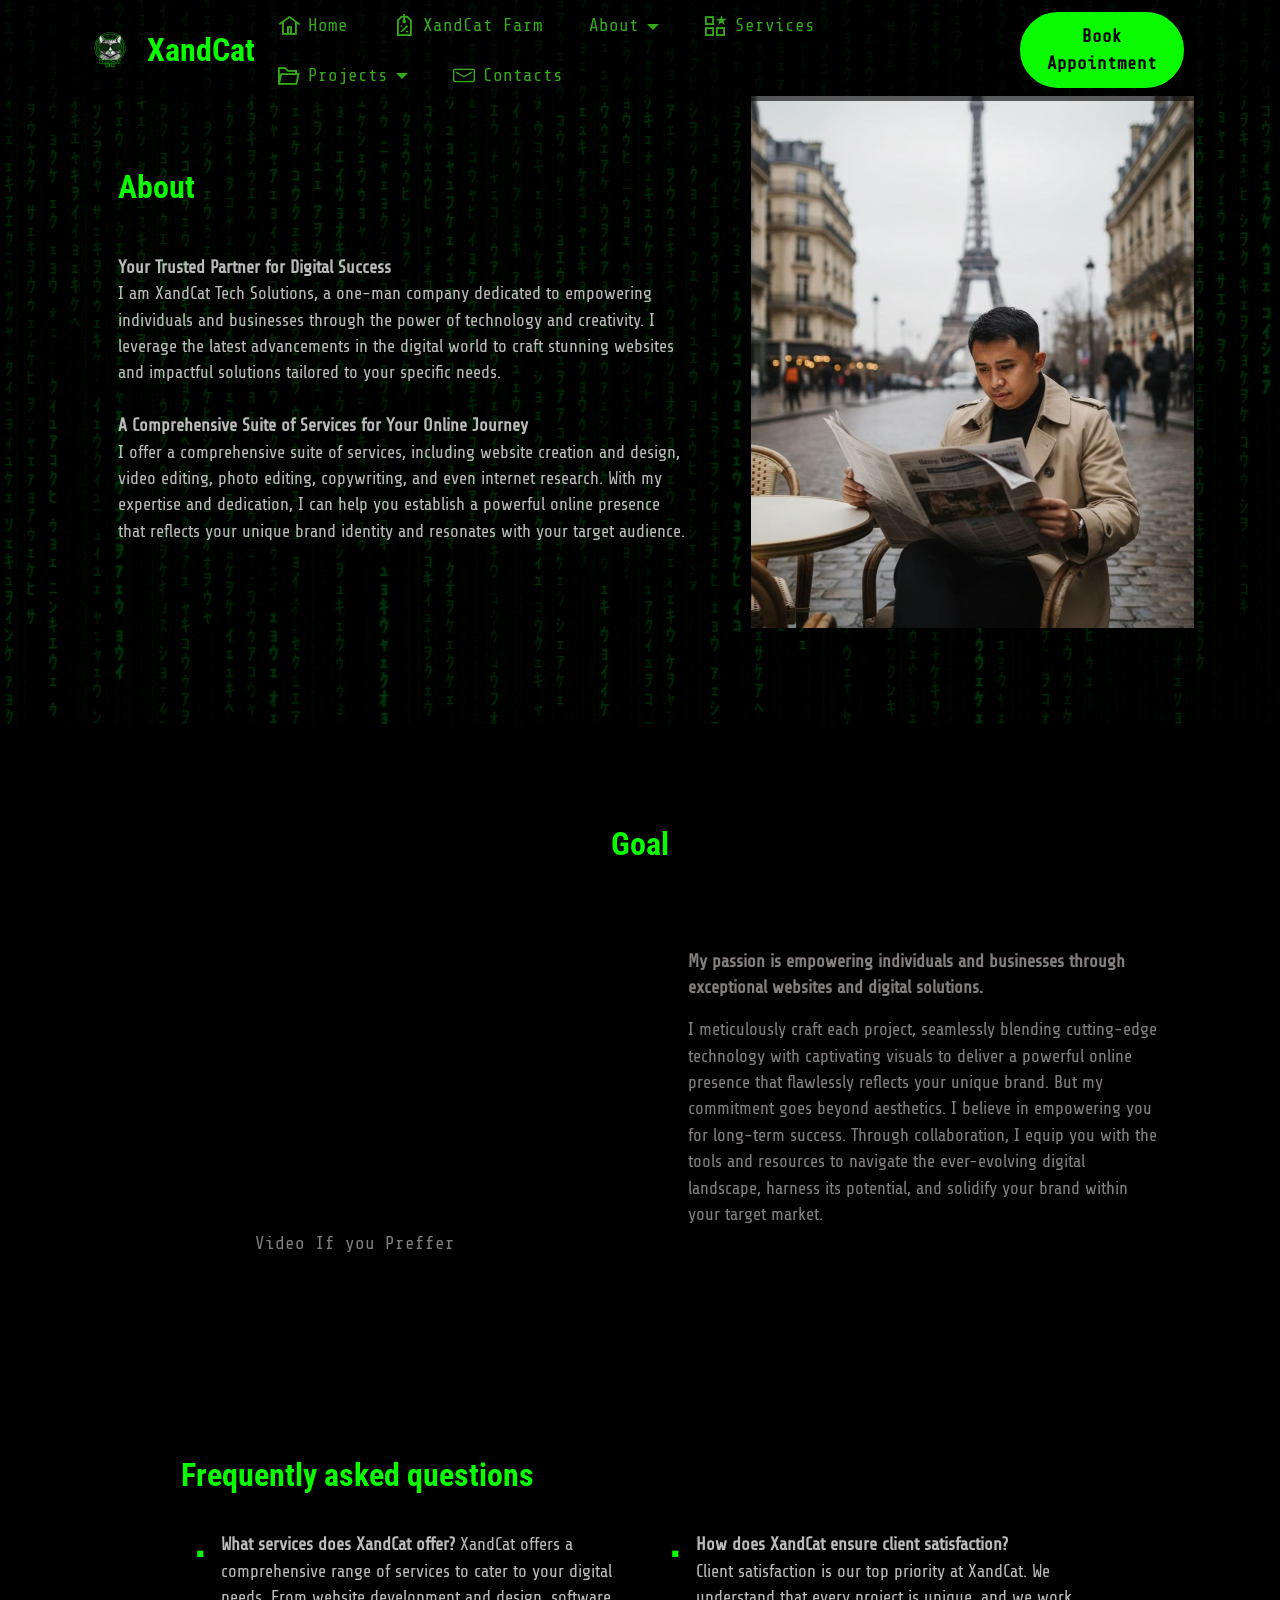
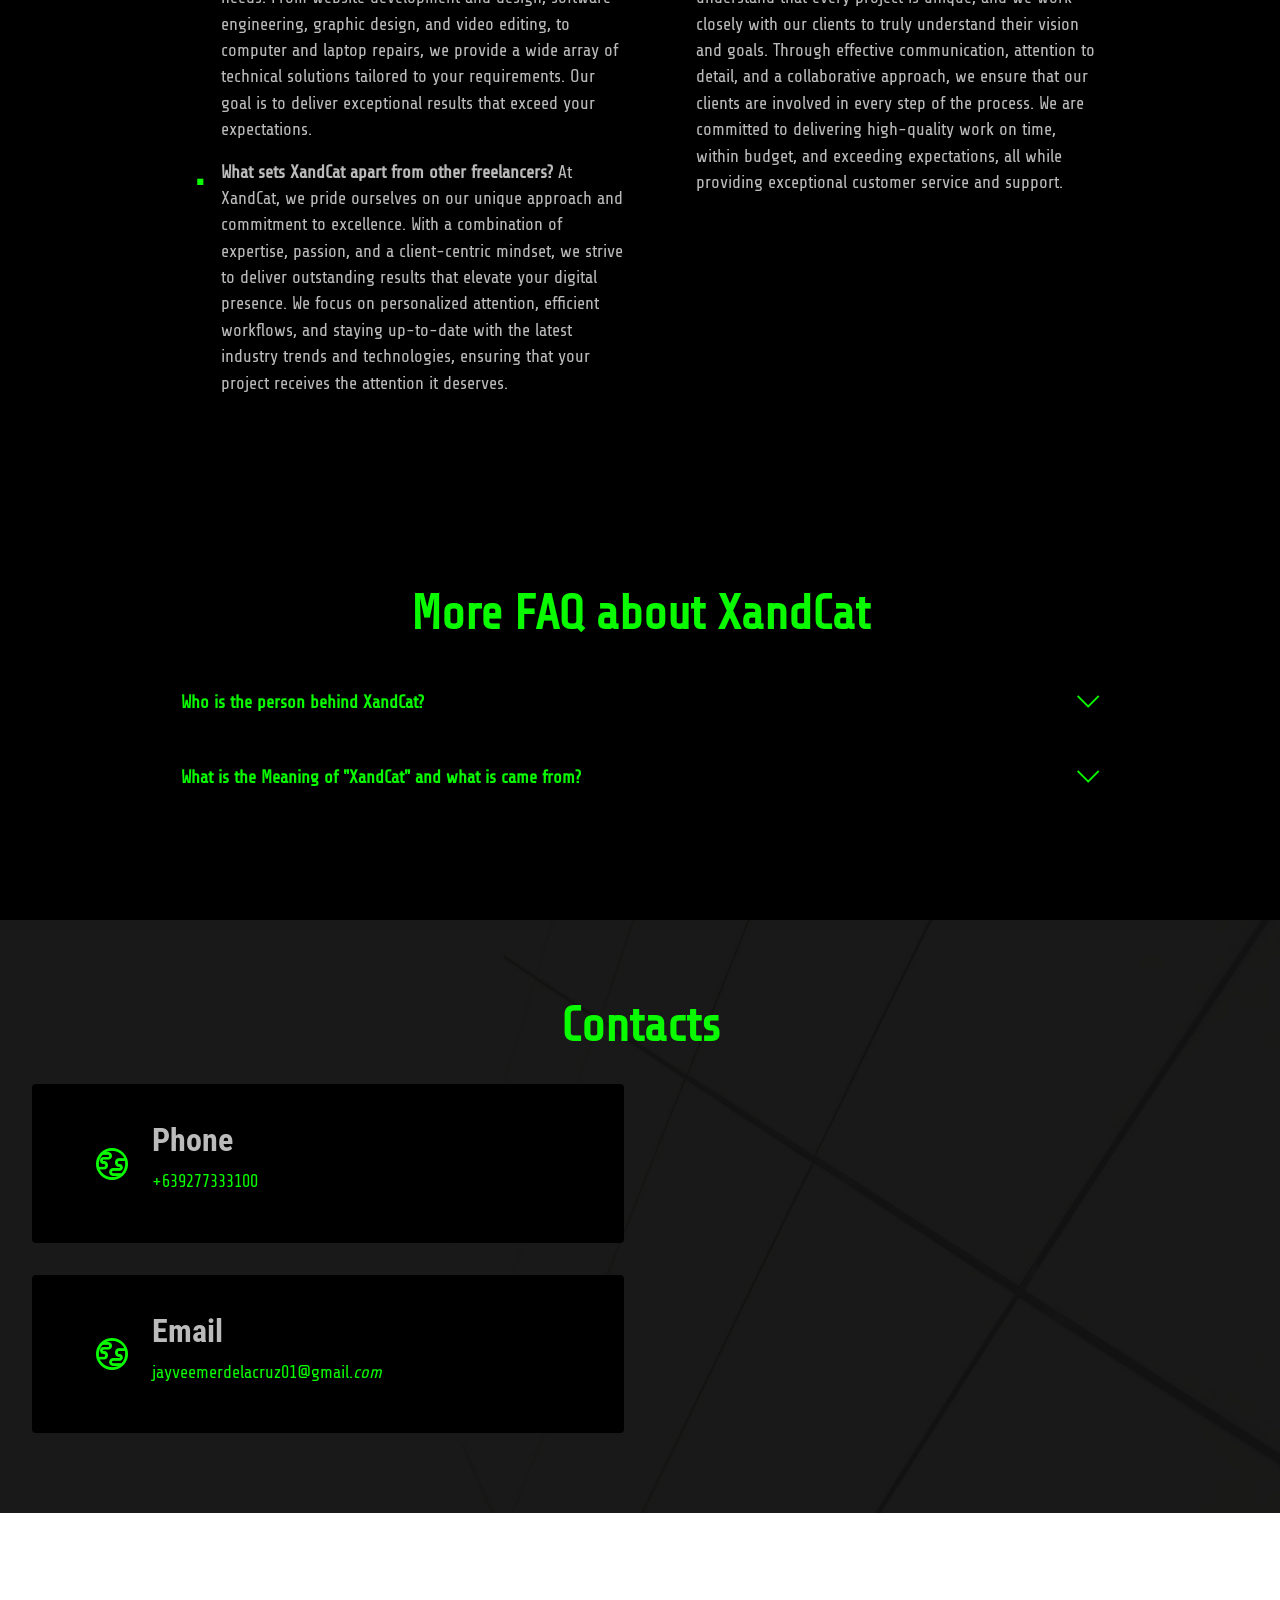
==== commit 999d8d30: "Add files via upload" ====
--- a/About.html
+++ b/About.html
@@ -16,7 +16,6 @@
   <link rel="stylesheet" href="assets/web/assets/mobirise-icons/mobirise-icons.css">
   <link rel="stylesheet" href="assets/bootstrap/css/bootstrap.min.css">
   <link rel="stylesheet" href="assets/parallax/jarallax.css">
-  <link rel="stylesheet" href="assets/animatecss/animate.css">
   <link rel="stylesheet" href="assets/dropdown/css/style.css">
   <link rel="stylesheet" href="assets/socicon/css/styles.css">
   <link rel="stylesheet" href="assets/theme/css/style.css">
@@ -26,7 +25,7 @@
   <noscript><link rel="stylesheet" href="https://fonts.googleapis.com/css?family=Roboto+Condensed:100,200,300,400,500,600,700,800,900,100i,200i,300i,400i,500i,600i,700i,800i,900i&display=swap"></noscript>
   <link rel="preload" href="https://fonts.googleapis.com/css?family=Share+Tech+Mono:400&display=swap" as="style" onload="this.onload=null;this.rel='stylesheet'">
   <noscript><link rel="stylesheet" href="https://fonts.googleapis.com/css?family=Share+Tech+Mono:400&display=swap"></noscript>
-  <link rel="preload" as="style" href="assets/mobirise/css/mbr-additional.css?v=5fOZnP"><link rel="stylesheet" href="assets/mobirise/css/mbr-additional.css?v=5fOZnP" type="text/css">
+  <link rel="preload" as="style" href="assets/mobirise/css/mbr-additional.css?v=jZdkS4"><link rel="stylesheet" href="assets/mobirise/css/mbr-additional.css?v=jZdkS4" type="text/css">
 
   
   
@@ -47,7 +46,7 @@
   <section data-bs-version="5.1" class="menu menu1 cid-tFTaXLeIsQ" once="menu" id="menu1-g">
     
 
-    <nav class="navbar navbar-dropdown navbar-expand-lg">
+    <nav class="navbar navbar-dropdown navbar-fixed-top navbar-expand-lg">
         <div class="container">
             <div class="navbar-brand">
                 <span class="navbar-logo">
@@ -66,14 +65,14 @@
                 </div>
             </button>
             <div class="collapse navbar-collapse" id="navbarSupportedContent">
-                <ul class="navbar-nav nav-dropdown nav-right" data-app-modern-menu="true"><li class="nav-item"><a class="nav-link link text-info display-4" href="index.html"><span class="mobi-mbri mobi-mbri-home mbr-iconfont mbr-iconfont-btn"></span>Home</a></li><li class="nav-item"><a class="nav-link link text-info text-primary display-4" href="page7.html"><span class="mobi-mbri mobi-mbri-sale mbr-iconfont mbr-iconfont-btn"></span>XandCat Farm</a></li><li class="nav-item dropdown"><a class="nav-link link dropdown-toggle text-info show display-4" href="About.html" data-toggle="dropdown-submenu" data-bs-toggle="dropdown" data-bs-auto-close="outside" aria-expanded="false">
+                <ul class="navbar-nav nav-dropdown" data-app-modern-menu="true"><li class="nav-item"><a class="nav-link link text-info display-4" href="index.html"><span class="mobi-mbri mobi-mbri-home mbr-iconfont mbr-iconfont-btn"></span>Home</a></li><li class="nav-item"><a class="nav-link link text-info text-primary display-4" href="XandCat Farm.html"><span class="mobi-mbri mobi-mbri-sale mbr-iconfont mbr-iconfont-btn"></span>XandCat Farm</a></li><li class="nav-item dropdown open"><a class="nav-link link dropdown-toggle text-info show display-4" href="About.html" data-toggle="dropdown-submenu" data-bs-toggle="dropdown" data-bs-auto-close="outside" aria-expanded="true">
                             About</a><div class="dropdown-menu show" aria-labelledby="dropdown-329" data-bs-popper="none"><a class="dropdown-item text-info text-primary display-4" href="About.html"><span class="mobi-mbri mobi-mbri-briefcase mbr-iconfont mbr-iconfont-btn"></span>About XandCat</a><a class="dropdown-item text-info text-primary display-4" href="Bio.html" target="_blank"><span class="mobi-mbri mobi-mbri-user mbr-iconfont mbr-iconfont-btn"></span>Jvmer Bio &amp; CV</a></div></li>
                     <li class="nav-item"><a class="nav-link link text-info display-4" href="Services.html"><span class="mobi-mbri mobi-mbri-features mbr-iconfont mbr-iconfont-btn"></span>
                             Services</a></li><li class="nav-item dropdown"><a class="nav-link link text-info dropdown-toggle display-4" href="Projects.html" aria-expanded="false" data-toggle="dropdown-submenu" data-bs-toggle="dropdown" data-bs-auto-close="outside"><span class="mobi-mbri mobi-mbri-opened-folder mbr-iconfont mbr-iconfont-btn"></span>Projects</a><div class="dropdown-menu" aria-labelledby="dropdown-226"><a class="show text-info dropdown-item display-4" href="Projects.html"><span class="mobi-mbri mobi-mbri-code mbr-iconfont mbr-iconfont-btn"></span>Website &amp; WebApps</a><a class="show text-info dropdown-item text-primary display-4" href="Tshirt Design.html" target="_blank"><span class="mobi-mbri mobi-mbri-change-style mbr-iconfont mbr-iconfont-btn"></span>T-Shirts Designs</a><a class="show text-info dropdown-item text-primary display-4" href="https://xandcattech.itch.io/" target="_blank"><span class="socicon socicon-itchio mbr-iconfont mbr-iconfont-btn"></span>Games &amp; Mods</a></div></li>
                     <li class="nav-item"><a class="nav-link link text-info display-4" href="Contact.html"><span class="mbrib-letter mbr-iconfont mbr-iconfont-btn"></span>Contacts</a>
                     </li></ul>
                 
-                
+                <div class="navbar-buttons mbr-section-btn"><a class="btn btn-primary display-4" href="https://mobiri.se">Book Appointment</a></div>
             </div>
         </div>
     </nav>
@@ -178,15 +177,15 @@
                     <h3 class="mbr-section-title mb-0 mbr-fonts-style display-2"><strong>More FAQ about XandCat</strong></h3>
                     
                 </div>
-                <div id="bootstrap-accordion_21" class="panel-group accordionStyles accordion" role="tablist" aria-multiselectable="true">
+                <div id="bootstrap-accordion_16" class="panel-group accordionStyles accordion" role="tablist" aria-multiselectable="true">
                     <div class="card mb-3">
                         <div class="card-header" role="tab" id="headingOne">
-                            <a role="button" class="panel-title collapsed" data-toggle="collapse" data-bs-toggle="collapse" data-core="" href="#collapse1_21" aria-expanded="false" aria-controls="collapse1">
+                            <a role="button" class="panel-title collapsed" data-toggle="collapse" data-bs-toggle="collapse" data-core="" href="#collapse1_16" aria-expanded="false" aria-controls="collapse1">
                                 <h6 class="panel-title-edit mbr-fonts-style mb-0 display-7"><strong>Who is the person behind XandCat?</strong></h6>
                                 <span class="sign mbr-iconfont mbri-arrow-down"></span>
                             </a>
                         </div>
-                        <div id="collapse1_21" class="panel-collapse noScroll collapse" role="tabpanel" aria-labelledby="headingOne" data-parent="#accordion" data-bs-parent="#bootstrap-accordion_21">
+                        <div id="collapse1_16" class="panel-collapse noScroll collapse" role="tabpanel" aria-labelledby="headingOne" data-parent="#accordion" data-bs-parent="#bootstrap-accordion_16">
                             <div class="panel-body">
                                 <p class="mbr-fonts-style panel-text display-4"><br>I'm Jayvee Mer Dela Cruz, a versatile freelancer specializing in various technical services. My passion lies in helping businesses and individuals bring their dream websites to life with simplicity, akin to creating a Facebook Page. As a Software Engineer, I excel in developing software, games, and a wide array of digital solutions. Additionally, I possess skills in graphic design and video editing. Fixing computers and laptops has become a cherished hobby of mine, so you can count on me when you're in need. I prioritize efficiency and practicality in my work, opting for free alternatives whenever possible, rather than relying on paid software.</p>
                             </div>
@@ -194,12 +193,12 @@
                     </div>
                     <div class="card mb-3">
                         <div class="card-header" role="tab" id="headingOne">
-                            <a role="button" class="panel-title collapsed" data-toggle="collapse" data-bs-toggle="collapse" data-core="" href="#collapse2_21" aria-expanded="false" aria-controls="collapse2">
+                            <a role="button" class="panel-title collapsed" data-toggle="collapse" data-bs-toggle="collapse" data-core="" href="#collapse2_16" aria-expanded="false" aria-controls="collapse2">
                                 <h6 class="panel-title-edit mbr-fonts-style mb-0 display-7"><strong>What is the Meaning of "XandCat" and what is came from?<br></strong></h6>
                                 <span class="sign mbr-iconfont mbri-arrow-down"></span>
                             </a>
                         </div>
-                        <div id="collapse2_21" class="panel-collapse noScroll collapse" role="tabpanel" aria-labelledby="headingOne" data-parent="#accordion" data-bs-parent="#bootstrap-accordion_21">
+                        <div id="collapse2_16" class="panel-collapse noScroll collapse" role="tabpanel" aria-labelledby="headingOne" data-parent="#accordion" data-bs-parent="#bootstrap-accordion_16">
                             <div class="panel-body">
                                 <p class="mbr-fonts-style panel-text display-4">
                                     I have always been fascinated by cats, so I decided to make them a part of my brand. The name "XandCat" draws inspiration from the SandCat, a remarkable desert-dwelling species known for its incredible adaptability and resilience even in water-scarce environments. SandCats are resourceful and dominant in their habitat. To create a unique and distinct name, I replaced the 'S' with 'X' in XandCat, making it a one-of-a-kind choice that stands out from the rest.</p>
@@ -276,8 +275,7 @@
                     
                     
                     
-                <li class="foot-menu-item mbr-fonts-style display-7"><a href="index.html" class="text-primary">Home</a></li><li class="foot-menu-item mbr-fonts-style display-7">
-                        <a class="text-primary" href="page1.html" target="_blank">About</a></li><li class="foot-menu-item mbr-fonts-style display-7"><a href="Services.html" class="text-primary">Services</a></li><li class="foot-menu-item mbr-fonts-style display-7"><a href="Projects.html" class="text-primary">Project</a></li><li class="foot-menu-item mbr-fonts-style display-7"><a href="Contact.html" class="text-primary">Contact</a></li></ul>
+                <li class="foot-menu-item mbr-fonts-style display-7"><a href="index.html" class="text-primary">Home</a></li><li class="foot-menu-item mbr-fonts-style display-7"><a href="XandCat Farm.html" class="text-primary">XandCat Farm</a></li><li class="foot-menu-item mbr-fonts-style display-7"><a href="About.html" class="text-primary">About</a></li><li class="foot-menu-item mbr-fonts-style display-7"><a href="Services.html" class="text-primary">Services</a></li><li class="foot-menu-item mbr-fonts-style display-7"><a href="Projects.html" class="text-primary">Project</a></li><li class="foot-menu-item mbr-fonts-style display-7"><a href="Contact.html" class="text-primary">Contact</a></li></ul>
             </div>
             <div class="row social-row">
                 <div class="social-list align-right pb-2">
@@ -306,16 +304,13 @@
                     </div></div>
             </div>
             <div class="row row-copirayt">
-                <p class="mbr-text mb-0 mbr-fonts-style mbr-white align-center display-7">
-                    © Copyright 2025<a href="index.html" class="text-primary">&nbsp;XandCat Tech Solution</a>. All Rights Reserved.
-                </p>
+                <p class="mbr-text mb-0 mbr-fonts-style mbr-white align-center display-7"></p><p>
+                    © Copyright 2025<a href="index.html" class="text-primary">&nbsp;XandCat Tech Solution</a>. All Rights Reserved.</p><p>📞+639277333100 | ✉️ jayveemerdelacruz01@gmail.com | 📱fb.com/xandcat.ceo | 🏡404 Purok 4, Idiacacan, Pandan, Antique</p><p></p>
             </div>
         </div>
     </div>
 </section><script src="assets/bootstrap/js/bootstrap.bundle.min.js"></script>  <script src="assets/parallax/jarallax.js"></script>  <script src="assets/smoothscroll/smooth-scroll.js"></script>  <script src="assets/ytplayer/index.js"></script>  <script src="assets/dropdown/js/navbar-dropdown.js"></script>  <script src="assets/playervimeo/vimeo_player.js"></script>  <script src="assets/mbr-switch-arrow/mbr-switch-arrow.js"></script>  <script src="assets/theme/js/script.js"></script>  
   
   
- <div id="scrollToTop" class="scrollToTop mbr-arrow-up"><a style="text-align: center;"><i class="mbr-arrow-up-icon mbr-arrow-up-icon-cm cm-icon cm-icon-smallarrow-up"></i></a></div>
-    <input name="animation" type="hidden">
-  </body>
+</body>
 </html>
--- a/assets/mobirise/css/mbr-additional.css
+++ b/assets/mobirise/css/mbr-additional.css
@@ -1,3 +1,6 @@
+.btn {
+  border-width: 2px;
+}
 body {
   font-family: Jost;
 }
@@ -289,7 +292,7 @@
 .btn-primary-outline,
 .btn-primary-outline:active {
   background-color: transparent !important;
-  border-color: transparent;
+  border-color: #0afb01;
   color: #0afb01;
 }
 .btn-primary-outline:hover,
@@ -298,7 +301,7 @@
 .btn-primary-outline.active {
   color: #07a501 !important;
   background-color: transparent!important;
-  border-color: transparent!important;
+  border-color: #07a501 !important;
   box-shadow: none!important;
 }
 .btn-primary-outline.disabled,
@@ -310,7 +313,7 @@
 .btn-secondary-outline,
 .btn-secondary-outline:active {
   background-color: transparent !important;
-  border-color: transparent;
+  border-color: #ff6666;
   color: #ff6666;
 }
 .btn-secondary-outline:hover,
@@ -319,7 +322,7 @@
 .btn-secondary-outline.active {
   color: #ff0f0f !important;
   background-color: transparent!important;
-  border-color: transparent!important;
+  border-color: #ff0f0f !important;
   box-shadow: none!important;
 }
 .btn-secondary-outline.disabled,
@@ -331,7 +334,7 @@
 .btn-info-outline,
 .btn-info-outline:active {
   background-color: transparent !important;
-  border-color: transparent;
+  border-color: #36a91b;
   color: #36a91b;
 }
 .btn-info-outline:hover,
@@ -340,7 +343,7 @@
 .btn-info-outline.active {
   color: #1e5e0f !important;
   background-color: transparent!important;
-  border-color: transparent!important;
+  border-color: #1e5e0f !important;
   box-shadow: none!important;
 }
 .btn-info-outline.disabled,
@@ -352,7 +355,7 @@
 .btn-success-outline,
 .btn-success-outline:active {
   background-color: transparent !important;
-  border-color: transparent;
+  border-color: #40b0bf;
   color: #40b0bf;
 }
 .btn-success-outline:hover,
@@ -361,7 +364,7 @@
 .btn-success-outline.active {
   color: #2a747e !important;
   background-color: transparent!important;
-  border-color: transparent!important;
+  border-color: #2a747e !important;
   box-shadow: none!important;
 }
 .btn-success-outline.disabled,
@@ -373,7 +376,7 @@
 .btn-warning-outline,
 .btn-warning-outline:active {
   background-color: transparent !important;
-  border-color: transparent;
+  border-color: #eb1616;
   color: #eb1616;
 }
 .btn-warning-outline:hover,
@@ -382,7 +385,7 @@
 .btn-warning-outline.active {
   color: #9d0d0d !important;
   background-color: transparent!important;
-  border-color: transparent!important;
+  border-color: #9d0d0d !important;
   box-shadow: none!important;
 }
 .btn-warning-outline.disabled,
@@ -394,7 +397,7 @@
 .btn-danger-outline,
 .btn-danger-outline:active {
   background-color: transparent !important;
-  border-color: transparent;
+  border-color: #ff9966;
   color: #ff9966;
 }
 .btn-danger-outline:hover,
@@ -403,7 +406,7 @@
 .btn-danger-outline.active {
   color: #ff5f0f !important;
   background-color: transparent!important;
-  border-color: transparent!important;
+  border-color: #ff5f0f !important;
   box-shadow: none!important;
 }
 .btn-danger-outline.disabled,
@@ -415,7 +418,7 @@
 .btn-black-outline,
 .btn-black-outline:active {
   background-color: transparent !important;
-  border-color: transparent;
+  border-color: #232323;
   color: #232323;
 }
 .btn-black-outline:hover,
@@ -424,7 +427,7 @@
 .btn-black-outline.active {
   color: #000000 !important;
   background-color: transparent!important;
-  border-color: transparent!important;
+  border-color: #000000 !important;
   box-shadow: none!important;
 }
 .btn-black-outline.disabled,
@@ -436,7 +439,7 @@
 .btn-white-outline,
 .btn-white-outline:active {
   background-color: transparent !important;
-  border-color: transparent;
+  border-color: #fafafa;
   color: #fafafa;
 }
 .btn-white-outline:hover,
@@ -445,7 +448,7 @@
 .btn-white-outline.active {
   color: #cfcfcf !important;
   background-color: transparent!important;
-  border-color: transparent!important;
+  border-color: #cfcfcf !important;
   box-shadow: none!important;
 }
 .btn-white-outline.disabled,
@@ -591,8 +594,8 @@
   color: #ffffff;
 }
 /* Scroll to top button*/
-#scrollToTop a {
-  border-radius: 100px;
+.scrollToTop_wraper {
+  display: none;
 }
 .form-control {
   font-family: 'Share Tech Mono', monospace;
@@ -709,11 +712,12 @@
   outline-offset: 2px !important;
   transition: outline 0.2s ease-in-out;
 }
-.cid-tFQuETUk9Q .navbar-dropdown {
-  position: relative !important;
-}
-.cid-tFQuETUk9Q .navbar-dropdown {
-  position: absolute !important;
+.cid-tFQuETUk9Q {
+  z-index: 1000;
+  width: 100%;
+}
+.cid-tFQuETUk9Q nav.navbar {
+  position: fixed;
 }
 .cid-tFQuETUk9Q .dropdown-item:before {
   font-family: Moririse2 !important;
@@ -818,7 +822,7 @@
   min-height: 70px;
   transition: all 0.3s;
   border-bottom: 1px solid transparent;
-  background: #000000;
+  background: rgba(0, 0, 0, 0.6);
 }
 .cid-tFQuETUk9Q .navbar.opened {
   transition: all 0.3s;
@@ -1041,6 +1045,7 @@
 }
 .cid-tFQuETUk9Q .navbar-dropdown {
   padding: 0 1rem;
+  position: fixed;
 }
 .cid-tFQuETUk9Q a.nav-link {
   display: flex;
@@ -1421,11 +1426,15 @@
 .cid-tFQvTwcrfL .media-container-row .row-copirayt p {
   width: 100%;
 }
-.cid-tFTNfPbfCI .navbar-dropdown {
-  position: relative !important;
-}
-.cid-tFTNfPbfCI .navbar-dropdown {
-  position: absolute !important;
+.cid-tFQvTwcrfL foot-menu-item {
+  color: #36a91b;
+}
+.cid-tFTNfPbfCI {
+  z-index: 1000;
+  width: 100%;
+}
+.cid-tFTNfPbfCI nav.navbar {
+  position: fixed;
 }
 .cid-tFTNfPbfCI .dropdown-item:before {
   font-family: Moririse2 !important;
@@ -1530,7 +1539,7 @@
   min-height: 70px;
   transition: all 0.3s;
   border-bottom: 1px solid transparent;
-  background: #000000;
+  background: rgba(0, 0, 0, 0.6);
 }
 .cid-tFTNfPbfCI .navbar.opened {
   transition: all 0.3s;
@@ -1753,6 +1762,7 @@
 }
 .cid-tFTNfPbfCI .navbar-dropdown {
   padding: 0 1rem;
+  position: fixed;
 }
 .cid-tFTNfPbfCI a.nav-link {
   display: flex;
@@ -2161,11 +2171,15 @@
 .cid-tFTNfVdRbs .media-container-row .row-copirayt p {
   width: 100%;
 }
-.cid-tFTQeGrYPI .navbar-dropdown {
-  position: relative !important;
-}
-.cid-tFTQeGrYPI .navbar-dropdown {
-  position: absolute !important;
+.cid-tFTNfVdRbs foot-menu-item {
+  color: #36a91b;
+}
+.cid-tFTQeGrYPI {
+  z-index: 1000;
+  width: 100%;
+}
+.cid-tFTQeGrYPI nav.navbar {
+  position: fixed;
 }
 .cid-tFTQeGrYPI .dropdown-item:before {
   font-family: Moririse2 !important;
@@ -2270,7 +2284,7 @@
   min-height: 70px;
   transition: all 0.3s;
   border-bottom: 1px solid transparent;
-  background: #000000;
+  background: rgba(0, 0, 0, 0.6);
 }
 .cid-tFTQeGrYPI .navbar.opened {
   transition: all 0.3s;
@@ -2493,6 +2507,7 @@
 }
 .cid-tFTQeGrYPI .navbar-dropdown {
   padding: 0 1rem;
+  position: fixed;
 }
 .cid-tFTQeGrYPI a.nav-link {
   display: flex;
@@ -2787,11 +2802,15 @@
 .cid-tFTQeMFIw3 .media-container-row .row-copirayt p {
   width: 100%;
 }
-.cid-tFTQu4w2vM .navbar-dropdown {
-  position: relative !important;
-}
-.cid-tFTQu4w2vM .navbar-dropdown {
-  position: absolute !important;
+.cid-tFTQeMFIw3 foot-menu-item {
+  color: #36a91b;
+}
+.cid-tFTQu4w2vM {
+  z-index: 1000;
+  width: 100%;
+}
+.cid-tFTQu4w2vM nav.navbar {
+  position: fixed;
 }
 .cid-tFTQu4w2vM .dropdown-item:before {
   font-family: Moririse2 !important;
@@ -2896,7 +2915,7 @@
   min-height: 70px;
   transition: all 0.3s;
   border-bottom: 1px solid transparent;
-  background: #000000;
+  background: rgba(0, 0, 0, 0.6);
 }
 .cid-tFTQu4w2vM .navbar.opened {
   transition: all 0.3s;
@@ -3119,6 +3138,7 @@
 }
 .cid-tFTQu4w2vM .navbar-dropdown {
   padding: 0 1rem;
+  position: fixed;
 }
 .cid-tFTQu4w2vM a.nav-link {
   display: flex;
@@ -3371,11 +3391,15 @@
 .cid-tFTQuasL1e .media-container-row .row-copirayt p {
   width: 100%;
 }
-.cid-tFTaXLeIsQ .navbar-dropdown {
-  position: relative !important;
-}
-.cid-tFTaXLeIsQ .navbar-dropdown {
-  position: absolute !important;
+.cid-tFTQuasL1e foot-menu-item {
+  color: #36a91b;
+}
+.cid-tFTaXLeIsQ {
+  z-index: 1000;
+  width: 100%;
+}
+.cid-tFTaXLeIsQ nav.navbar {
+  position: fixed;
 }
 .cid-tFTaXLeIsQ .dropdown-item:before {
   font-family: Moririse2 !important;
@@ -3480,7 +3504,7 @@
   min-height: 70px;
   transition: all 0.3s;
   border-bottom: 1px solid transparent;
-  background: #000000;
+  background: rgba(0, 0, 0, 0.6);
 }
 .cid-tFTaXLeIsQ .navbar.opened {
   transition: all 0.3s;
@@ -3703,6 +3727,7 @@
 }
 .cid-tFTaXLeIsQ .navbar-dropdown {
   padding: 0 1rem;
+  position: fixed;
 }
 .cid-tFTaXLeIsQ a.nav-link {
   display: flex;
@@ -4058,11 +4083,15 @@
 .cid-tFTaXQt7Z1 .media-container-row .row-copirayt p {
   width: 100%;
 }
-.cid-tQGFsLQ33h .navbar-dropdown {
-  position: relative !important;
-}
-.cid-tQGFsLQ33h .navbar-dropdown {
-  position: absolute !important;
+.cid-tFTaXQt7Z1 foot-menu-item {
+  color: #36a91b;
+}
+.cid-tQGFsLQ33h {
+  z-index: 1000;
+  width: 100%;
+}
+.cid-tQGFsLQ33h nav.navbar {
+  position: fixed;
 }
 .cid-tQGFsLQ33h .dropdown-item:before {
   font-family: Moririse2 !important;
@@ -4167,7 +4196,7 @@
   min-height: 70px;
   transition: all 0.3s;
   border-bottom: 1px solid transparent;
-  background: #000000;
+  background: rgba(0, 0, 0, 0.6);
 }
 .cid-tQGFsLQ33h .navbar.opened {
   transition: all 0.3s;
@@ -4390,6 +4419,7 @@
 }
 .cid-tQGFsLQ33h .navbar-dropdown {
   padding: 0 1rem;
+  position: fixed;
 }
 .cid-tQGFsLQ33h a.nav-link {
   display: flex;
@@ -4654,11 +4684,15 @@
 .cid-tQGFsRlTZy .media-container-row .row-copirayt p {
   width: 100%;
 }
-.cid-tFTQeGrYPI .navbar-dropdown {
-  position: relative !important;
-}
-.cid-tFTQeGrYPI .navbar-dropdown {
-  position: absolute !important;
+.cid-tQGFsRlTZy foot-menu-item {
+  color: #36a91b;
+}
+.cid-tFTQeGrYPI {
+  z-index: 1000;
+  width: 100%;
+}
+.cid-tFTQeGrYPI nav.navbar {
+  position: fixed;
 }
 .cid-tFTQeGrYPI .dropdown-item:before {
   font-family: Moririse2 !important;
@@ -4763,7 +4797,7 @@
   min-height: 70px;
   transition: all 0.3s;
   border-bottom: 1px solid transparent;
-  background: #000000;
+  background: rgba(0, 0, 0, 0.6);
 }
 .cid-tFTQeGrYPI .navbar.opened {
   transition: all 0.3s;
@@ -4986,6 +5020,7 @@
 }
 .cid-tFTQeGrYPI .navbar-dropdown {
   padding: 0 1rem;
+  position: fixed;
 }
 .cid-tFTQeGrYPI a.nav-link {
   display: flex;
@@ -5287,11 +5322,15 @@
 .cid-tFTQeMFIw3 .media-container-row .row-copirayt p {
   width: 100%;
 }
-.cid-vxDPAVRhbH .navbar-dropdown {
-  position: relative !important;
-}
-.cid-vxDPAVRhbH .navbar-dropdown {
-  position: absolute !important;
+.cid-tFTQeMFIw3 foot-menu-item {
+  color: #36a91b;
+}
+.cid-vxDPAVRhbH {
+  z-index: 1000;
+  width: 100%;
+}
+.cid-vxDPAVRhbH nav.navbar {
+  position: fixed;
 }
 .cid-vxDPAVRhbH .dropdown-item:before {
   font-family: Moririse2 !important;
@@ -5396,7 +5435,7 @@
   min-height: 70px;
   transition: all 0.3s;
   border-bottom: 1px solid transparent;
-  background: #000000;
+  background: rgba(0, 0, 0, 0.6);
 }
 .cid-vxDPAVRhbH .navbar.opened {
   transition: all 0.3s;
@@ -5619,6 +5658,7 @@
 }
 .cid-vxDPAVRhbH .navbar-dropdown {
   padding: 0 1rem;
+  position: fixed;
 }
 .cid-vxDPAVRhbH a.nav-link {
   display: flex;
@@ -5648,9 +5688,9 @@
   }
 }
 .cid-vxDPAWcDoD {
-  padding-top: 4rem;
-  padding-bottom: 4rem;
-  background-color: #000000;
+  padding-top: 7rem;
+  padding-bottom: 6rem;
+  background-image: url("../../../assets/images/pngwing.com-1920x1080.webp");
 }
 .cid-vxDPAWcDoD .mbr-fallback-image.disabled {
   display: none;
@@ -5687,8 +5727,8 @@
   color: #bbbbbb;
 }
 .cid-vxEkWql7L0 {
-  padding-top: 4rem;
-  padding-bottom: 4rem;
+  padding-top: 6rem;
+  padding-bottom: 6rem;
   background-color: #000000;
 }
 .cid-vxEkWql7L0 .mbr-fallback-image.disabled {
@@ -6009,3 +6049,6 @@
 .cid-vxDPAXw0LB .media-container-row .row-copirayt p {
   width: 100%;
 }
+.cid-vxDPAXw0LB foot-menu-item {
+  color: #36a91b;
+}
--- a/assets/mobirise/css/mbr-additional.css
+++ b/assets/mobirise/css/mbr-additional.css
@@ -1,3 +1,6 @@
+.btn {
+  border-width: 2px;
+}
 body {
   font-family: Jost;
 }
@@ -289,7 +292,7 @@
 .btn-primary-outline,
 .btn-primary-outline:active {
   background-color: transparent !important;
-  border-color: transparent;
+  border-color: #0afb01;
   color: #0afb01;
 }
 .btn-primary-outline:hover,
@@ -298,7 +301,7 @@
 .btn-primary-outline.active {
   color: #07a501 !important;
   background-color: transparent!important;
-  border-color: transparent!important;
+  border-color: #07a501 !important;
   box-shadow: none!important;
 }
 .btn-primary-outline.disabled,
@@ -310,7 +313,7 @@
 .btn-secondary-outline,
 .btn-secondary-outline:active {
   background-color: transparent !important;
-  border-color: transparent;
+  border-color: #ff6666;
   color: #ff6666;
 }
 .btn-secondary-outline:hover,
@@ -319,7 +322,7 @@
 .btn-secondary-outline.active {
   color: #ff0f0f !important;
   background-color: transparent!important;
-  border-color: transparent!important;
+  border-color: #ff0f0f !important;
   box-shadow: none!important;
 }
 .btn-secondary-outline.disabled,
@@ -331,7 +334,7 @@
 .btn-info-outline,
 .btn-info-outline:active {
   background-color: transparent !important;
-  border-color: transparent;
+  border-color: #36a91b;
   color: #36a91b;
 }
 .btn-info-outline:hover,
@@ -340,7 +343,7 @@
 .btn-info-outline.active {
   color: #1e5e0f !important;
   background-color: transparent!important;
-  border-color: transparent!important;
+  border-color: #1e5e0f !important;
   box-shadow: none!important;
 }
 .btn-info-outline.disabled,
@@ -352,7 +355,7 @@
 .btn-success-outline,
 .btn-success-outline:active {
   background-color: transparent !important;
-  border-color: transparent;
+  border-color: #40b0bf;
   color: #40b0bf;
 }
 .btn-success-outline:hover,
@@ -361,7 +364,7 @@
 .btn-success-outline.active {
   color: #2a747e !important;
   background-color: transparent!important;
-  border-color: transparent!important;
+  border-color: #2a747e !important;
   box-shadow: none!important;
 }
 .btn-success-outline.disabled,
@@ -373,7 +376,7 @@
 .btn-warning-outline,
 .btn-warning-outline:active {
   background-color: transparent !important;
-  border-color: transparent;
+  border-color: #eb1616;
   color: #eb1616;
 }
 .btn-warning-outline:hover,
@@ -382,7 +385,7 @@
 .btn-warning-outline.active {
   color: #9d0d0d !important;
   background-color: transparent!important;
-  border-color: transparent!important;
+  border-color: #9d0d0d !important;
   box-shadow: none!important;
 }
 .btn-warning-outline.disabled,
@@ -394,7 +397,7 @@
 .btn-danger-outline,
 .btn-danger-outline:active {
   background-color: transparent !important;
-  border-color: transparent;
+  border-color: #ff9966;
   color: #ff9966;
 }
 .btn-danger-outline:hover,
@@ -403,7 +406,7 @@
 .btn-danger-outline.active {
   color: #ff5f0f !important;
   background-color: transparent!important;
-  border-color: transparent!important;
+  border-color: #ff5f0f !important;
   box-shadow: none!important;
 }
 .btn-danger-outline.disabled,
@@ -415,7 +418,7 @@
 .btn-black-outline,
 .btn-black-outline:active {
   background-color: transparent !important;
-  border-color: transparent;
+  border-color: #232323;
   color: #232323;
 }
 .btn-black-outline:hover,
@@ -424,7 +427,7 @@
 .btn-black-outline.active {
   color: #000000 !important;
   background-color: transparent!important;
-  border-color: transparent!important;
+  border-color: #000000 !important;
   box-shadow: none!important;
 }
 .btn-black-outline.disabled,
@@ -436,7 +439,7 @@
 .btn-white-outline,
 .btn-white-outline:active {
   background-color: transparent !important;
-  border-color: transparent;
+  border-color: #fafafa;
   color: #fafafa;
 }
 .btn-white-outline:hover,
@@ -445,7 +448,7 @@
 .btn-white-outline.active {
   color: #cfcfcf !important;
   background-color: transparent!important;
-  border-color: transparent!important;
+  border-color: #cfcfcf !important;
   box-shadow: none!important;
 }
 .btn-white-outline.disabled,
@@ -591,8 +594,8 @@
   color: #ffffff;
 }
 /* Scroll to top button*/
-#scrollToTop a {
-  border-radius: 100px;
+.scrollToTop_wraper {
+  display: none;
 }
 .form-control {
   font-family: 'Share Tech Mono', monospace;
@@ -709,11 +712,12 @@
   outline-offset: 2px !important;
   transition: outline 0.2s ease-in-out;
 }
-.cid-tFQuETUk9Q .navbar-dropdown {
-  position: relative !important;
-}
-.cid-tFQuETUk9Q .navbar-dropdown {
-  position: absolute !important;
+.cid-tFQuETUk9Q {
+  z-index: 1000;
+  width: 100%;
+}
+.cid-tFQuETUk9Q nav.navbar {
+  position: fixed;
 }
 .cid-tFQuETUk9Q .dropdown-item:before {
   font-family: Moririse2 !important;
@@ -818,7 +822,7 @@
   min-height: 70px;
   transition: all 0.3s;
   border-bottom: 1px solid transparent;
-  background: #000000;
+  background: rgba(0, 0, 0, 0.6);
 }
 .cid-tFQuETUk9Q .navbar.opened {
   transition: all 0.3s;
@@ -1041,6 +1045,7 @@
 }
 .cid-tFQuETUk9Q .navbar-dropdown {
   padding: 0 1rem;
+  position: fixed;
 }
 .cid-tFQuETUk9Q a.nav-link {
   display: flex;
@@ -1421,11 +1426,15 @@
 .cid-tFQvTwcrfL .media-container-row .row-copirayt p {
   width: 100%;
 }
-.cid-tFTNfPbfCI .navbar-dropdown {
-  position: relative !important;
-}
-.cid-tFTNfPbfCI .navbar-dropdown {
-  position: absolute !important;
+.cid-tFQvTwcrfL foot-menu-item {
+  color: #36a91b;
+}
+.cid-tFTNfPbfCI {
+  z-index: 1000;
+  width: 100%;
+}
+.cid-tFTNfPbfCI nav.navbar {
+  position: fixed;
 }
 .cid-tFTNfPbfCI .dropdown-item:before {
   font-family: Moririse2 !important;
@@ -1530,7 +1539,7 @@
   min-height: 70px;
   transition: all 0.3s;
   border-bottom: 1px solid transparent;
-  background: #000000;
+  background: rgba(0, 0, 0, 0.6);
 }
 .cid-tFTNfPbfCI .navbar.opened {
   transition: all 0.3s;
@@ -1753,6 +1762,7 @@
 }
 .cid-tFTNfPbfCI .navbar-dropdown {
   padding: 0 1rem;
+  position: fixed;
 }
 .cid-tFTNfPbfCI a.nav-link {
   display: flex;
@@ -2161,11 +2171,15 @@
 .cid-tFTNfVdRbs .media-container-row .row-copirayt p {
   width: 100%;
 }
-.cid-tFTQeGrYPI .navbar-dropdown {
-  position: relative !important;
-}
-.cid-tFTQeGrYPI .navbar-dropdown {
-  position: absolute !important;
+.cid-tFTNfVdRbs foot-menu-item {
+  color: #36a91b;
+}
+.cid-tFTQeGrYPI {
+  z-index: 1000;
+  width: 100%;
+}
+.cid-tFTQeGrYPI nav.navbar {
+  position: fixed;
 }
 .cid-tFTQeGrYPI .dropdown-item:before {
   font-family: Moririse2 !important;
@@ -2270,7 +2284,7 @@
   min-height: 70px;
   transition: all 0.3s;
   border-bottom: 1px solid transparent;
-  background: #000000;
+  background: rgba(0, 0, 0, 0.6);
 }
 .cid-tFTQeGrYPI .navbar.opened {
   transition: all 0.3s;
@@ -2493,6 +2507,7 @@
 }
 .cid-tFTQeGrYPI .navbar-dropdown {
   padding: 0 1rem;
+  position: fixed;
 }
 .cid-tFTQeGrYPI a.nav-link {
   display: flex;
@@ -2787,11 +2802,15 @@
 .cid-tFTQeMFIw3 .media-container-row .row-copirayt p {
   width: 100%;
 }
-.cid-tFTQu4w2vM .navbar-dropdown {
-  position: relative !important;
-}
-.cid-tFTQu4w2vM .navbar-dropdown {
-  position: absolute !important;
+.cid-tFTQeMFIw3 foot-menu-item {
+  color: #36a91b;
+}
+.cid-tFTQu4w2vM {
+  z-index: 1000;
+  width: 100%;
+}
+.cid-tFTQu4w2vM nav.navbar {
+  position: fixed;
 }
 .cid-tFTQu4w2vM .dropdown-item:before {
   font-family: Moririse2 !important;
@@ -2896,7 +2915,7 @@
   min-height: 70px;
   transition: all 0.3s;
   border-bottom: 1px solid transparent;
-  background: #000000;
+  background: rgba(0, 0, 0, 0.6);
 }
 .cid-tFTQu4w2vM .navbar.opened {
   transition: all 0.3s;
@@ -3119,6 +3138,7 @@
 }
 .cid-tFTQu4w2vM .navbar-dropdown {
   padding: 0 1rem;
+  position: fixed;
 }
 .cid-tFTQu4w2vM a.nav-link {
   display: flex;
@@ -3371,11 +3391,15 @@
 .cid-tFTQuasL1e .media-container-row .row-copirayt p {
   width: 100%;
 }
-.cid-tFTaXLeIsQ .navbar-dropdown {
-  position: relative !important;
-}
-.cid-tFTaXLeIsQ .navbar-dropdown {
-  position: absolute !important;
+.cid-tFTQuasL1e foot-menu-item {
+  color: #36a91b;
+}
+.cid-tFTaXLeIsQ {
+  z-index: 1000;
+  width: 100%;
+}
+.cid-tFTaXLeIsQ nav.navbar {
+  position: fixed;
 }
 .cid-tFTaXLeIsQ .dropdown-item:before {
   font-family: Moririse2 !important;
@@ -3480,7 +3504,7 @@
   min-height: 70px;
   transition: all 0.3s;
   border-bottom: 1px solid transparent;
-  background: #000000;
+  background: rgba(0, 0, 0, 0.6);
 }
 .cid-tFTaXLeIsQ .navbar.opened {
   transition: all 0.3s;
@@ -3703,6 +3727,7 @@
 }
 .cid-tFTaXLeIsQ .navbar-dropdown {
   padding: 0 1rem;
+  position: fixed;
 }
 .cid-tFTaXLeIsQ a.nav-link {
   display: flex;
@@ -4058,11 +4083,15 @@
 .cid-tFTaXQt7Z1 .media-container-row .row-copirayt p {
   width: 100%;
 }
-.cid-tQGFsLQ33h .navbar-dropdown {
-  position: relative !important;
-}
-.cid-tQGFsLQ33h .navbar-dropdown {
-  position: absolute !important;
+.cid-tFTaXQt7Z1 foot-menu-item {
+  color: #36a91b;
+}
+.cid-tQGFsLQ33h {
+  z-index: 1000;
+  width: 100%;
+}
+.cid-tQGFsLQ33h nav.navbar {
+  position: fixed;
 }
 .cid-tQGFsLQ33h .dropdown-item:before {
   font-family: Moririse2 !important;
@@ -4167,7 +4196,7 @@
   min-height: 70px;
   transition: all 0.3s;
   border-bottom: 1px solid transparent;
-  background: #000000;
+  background: rgba(0, 0, 0, 0.6);
 }
 .cid-tQGFsLQ33h .navbar.opened {
   transition: all 0.3s;
@@ -4390,6 +4419,7 @@
 }
 .cid-tQGFsLQ33h .navbar-dropdown {
   padding: 0 1rem;
+  position: fixed;
 }
 .cid-tQGFsLQ33h a.nav-link {
   display: flex;
@@ -4654,11 +4684,15 @@
 .cid-tQGFsRlTZy .media-container-row .row-copirayt p {
   width: 100%;
 }
-.cid-tFTQeGrYPI .navbar-dropdown {
-  position: relative !important;
-}
-.cid-tFTQeGrYPI .navbar-dropdown {
-  position: absolute !important;
+.cid-tQGFsRlTZy foot-menu-item {
+  color: #36a91b;
+}
+.cid-tFTQeGrYPI {
+  z-index: 1000;
+  width: 100%;
+}
+.cid-tFTQeGrYPI nav.navbar {
+  position: fixed;
 }
 .cid-tFTQeGrYPI .dropdown-item:before {
   font-family: Moririse2 !important;
@@ -4763,7 +4797,7 @@
   min-height: 70px;
   transition: all 0.3s;
   border-bottom: 1px solid transparent;
-  background: #000000;
+  background: rgba(0, 0, 0, 0.6);
 }
 .cid-tFTQeGrYPI .navbar.opened {
   transition: all 0.3s;
@@ -4986,6 +5020,7 @@
 }
 .cid-tFTQeGrYPI .navbar-dropdown {
   padding: 0 1rem;
+  position: fixed;
 }
 .cid-tFTQeGrYPI a.nav-link {
   display: flex;
@@ -5287,11 +5322,15 @@
 .cid-tFTQeMFIw3 .media-container-row .row-copirayt p {
   width: 100%;
 }
-.cid-vxDPAVRhbH .navbar-dropdown {
-  position: relative !important;
-}
-.cid-vxDPAVRhbH .navbar-dropdown {
-  position: absolute !important;
+.cid-tFTQeMFIw3 foot-menu-item {
+  color: #36a91b;
+}
+.cid-vxDPAVRhbH {
+  z-index: 1000;
+  width: 100%;
+}
+.cid-vxDPAVRhbH nav.navbar {
+  position: fixed;
 }
 .cid-vxDPAVRhbH .dropdown-item:before {
   font-family: Moririse2 !important;
@@ -5396,7 +5435,7 @@
   min-height: 70px;
   transition: all 0.3s;
   border-bottom: 1px solid transparent;
-  background: #000000;
+  background: rgba(0, 0, 0, 0.6);
 }
 .cid-vxDPAVRhbH .navbar.opened {
   transition: all 0.3s;
@@ -5619,6 +5658,7 @@
 }
 .cid-vxDPAVRhbH .navbar-dropdown {
   padding: 0 1rem;
+  position: fixed;
 }
 .cid-vxDPAVRhbH a.nav-link {
   display: flex;
@@ -5648,9 +5688,9 @@
   }
 }
 .cid-vxDPAWcDoD {
-  padding-top: 4rem;
-  padding-bottom: 4rem;
-  background-color: #000000;
+  padding-top: 7rem;
+  padding-bottom: 6rem;
+  background-image: url("../../../assets/images/pngwing.com-1920x1080.webp");
 }
 .cid-vxDPAWcDoD .mbr-fallback-image.disabled {
   display: none;
@@ -5687,8 +5727,8 @@
   color: #bbbbbb;
 }
 .cid-vxEkWql7L0 {
-  padding-top: 4rem;
-  padding-bottom: 4rem;
+  padding-top: 6rem;
+  padding-bottom: 6rem;
   background-color: #000000;
 }
 .cid-vxEkWql7L0 .mbr-fallback-image.disabled {
@@ -6009,3 +6049,6 @@
 .cid-vxDPAXw0LB .media-container-row .row-copirayt p {
   width: 100%;
 }
+.cid-vxDPAXw0LB foot-menu-item {
+  color: #36a91b;
+}
